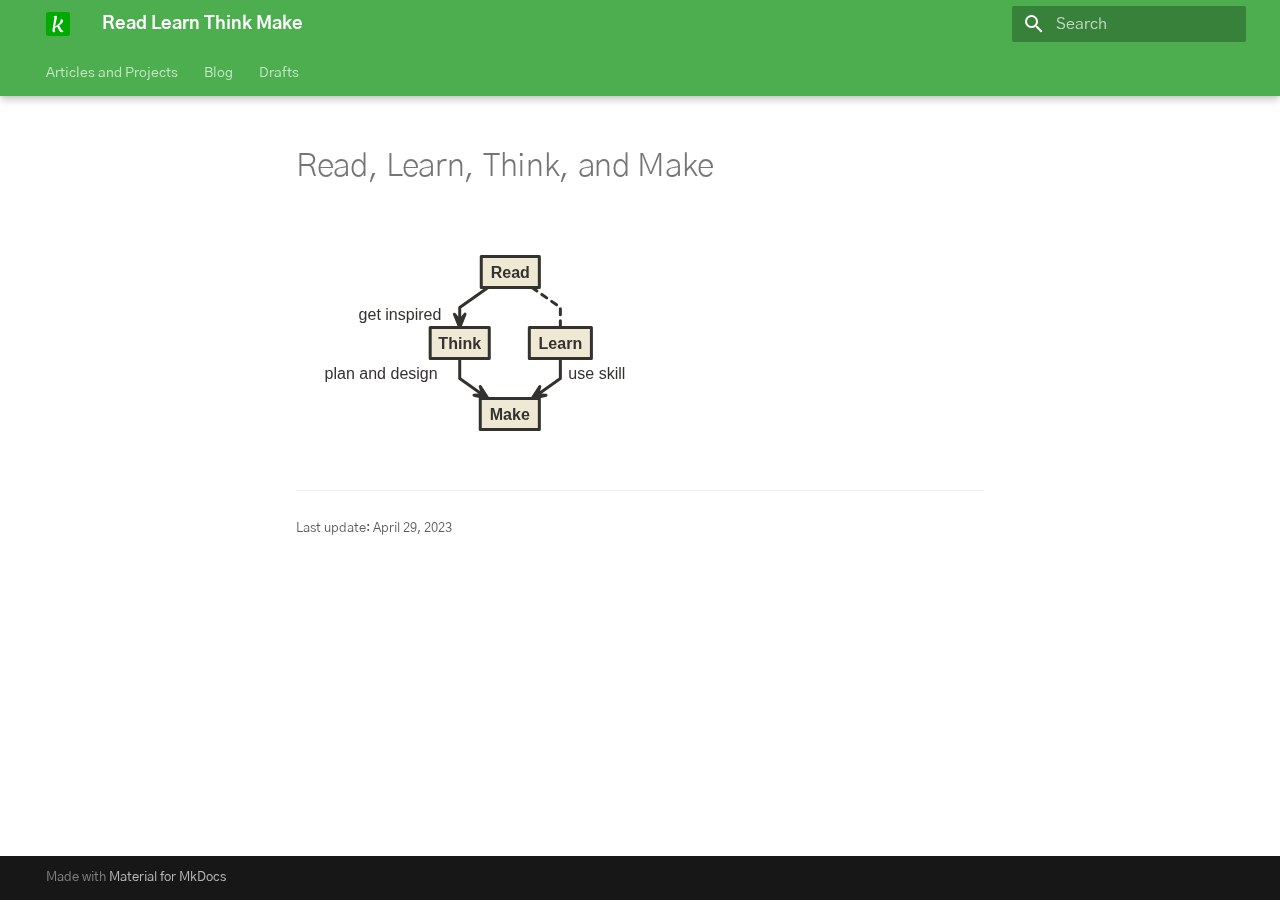
==== index.html @ 8aa89c9e "Deployed e580821 with MkDocs version: 1.4.2" ====
<!doctype html>
<html lang="en" class="no-js">
  <head>
    
      <meta charset="utf-8">
      <meta name="viewport" content="width=device-width,initial-scale=1">
      
      
        <meta name="author" content="kindone">
      
      
        <link rel="canonical" href="https://kindone.github.io/">
      
      
      
      <link rel="icon" href="images/favicon-32x32.png">
      <meta name="generator" content="mkdocs-1.4.2, mkdocs-material-9.1.6">
    
    
      
        <title>Read Learn Think Make</title>
      
    
    
      <link rel="stylesheet" href="assets/stylesheets/main.ded33207.min.css">
      
        
        <link rel="stylesheet" href="assets/stylesheets/palette.a0c5b2b5.min.css">
      
      

    
    
    
      
        
        
        <link rel="preconnect" href="https://fonts.gstatic.com" crossorigin>
        <link rel="stylesheet" href="https://fonts.googleapis.com/css?family=Gothic+A1:300,300i,400,400i,700,700i%7CInconsolata:400,400i,700,700i&display=fallback">
        <style>:root{--md-text-font:"Gothic A1";--md-code-font:"Inconsolata"}</style>
      
    
    
      <link rel="stylesheet" href="stylesheets/extra.css">
    
    <script>__md_scope=new URL(".",location),__md_hash=e=>[...e].reduce((e,_)=>(e<<5)-e+_.charCodeAt(0),0),__md_get=(e,_=localStorage,t=__md_scope)=>JSON.parse(_.getItem(t.pathname+"."+e)),__md_set=(e,_,t=localStorage,a=__md_scope)=>{try{t.setItem(a.pathname+"."+e,JSON.stringify(_))}catch(e){}}</script>
    
      

    
    
    
  </head>
  
  
    
    
    
    
    
    <body dir="ltr" data-md-color-scheme="default" data-md-color-primary="green" data-md-color-accent="light-green">
  
    
    
    <input class="md-toggle" data-md-toggle="drawer" type="checkbox" id="__drawer" autocomplete="off">
    <input class="md-toggle" data-md-toggle="search" type="checkbox" id="__search" autocomplete="off">
    <label class="md-overlay" for="__drawer"></label>
    <div data-md-component="skip">
      
        
        <a href="#read-learn-think-and-make" class="md-skip">
          Skip to content
        </a>
      
    </div>
    <div data-md-component="announce">
      
    </div>
    
    
      

  

<header class="md-header md-header--shadow md-header--lifted" data-md-component="header">
  <nav class="md-header__inner md-grid" aria-label="Header">
    <a href="." title="Read Learn Think Make" class="md-header__button md-logo" aria-label="Read Learn Think Make" data-md-component="logo">
      
  <img src="images/android-chrome-192x192.png" alt="logo">

    </a>
    <label class="md-header__button md-icon" for="__drawer">
      <svg xmlns="http://www.w3.org/2000/svg" viewBox="0 0 24 24"><path d="M3 6h18v2H3V6m0 5h18v2H3v-2m0 5h18v2H3v-2Z"/></svg>
    </label>
    <div class="md-header__title" data-md-component="header-title">
      <div class="md-header__ellipsis">
        <div class="md-header__topic">
          <span class="md-ellipsis">
            Read Learn Think Make
          </span>
        </div>
        <div class="md-header__topic" data-md-component="header-topic">
          <span class="md-ellipsis">
            
              Read, Learn, Think, and Make
            
          </span>
        </div>
      </div>
    </div>
    
    
    
      <label class="md-header__button md-icon" for="__search">
        <svg xmlns="http://www.w3.org/2000/svg" viewBox="0 0 24 24"><path d="M9.5 3A6.5 6.5 0 0 1 16 9.5c0 1.61-.59 3.09-1.56 4.23l.27.27h.79l5 5-1.5 1.5-5-5v-.79l-.27-.27A6.516 6.516 0 0 1 9.5 16 6.5 6.5 0 0 1 3 9.5 6.5 6.5 0 0 1 9.5 3m0 2C7 5 5 7 5 9.5S7 14 9.5 14 14 12 14 9.5 12 5 9.5 5Z"/></svg>
      </label>
      <div class="md-search" data-md-component="search" role="dialog">
  <label class="md-search__overlay" for="__search"></label>
  <div class="md-search__inner" role="search">
    <form class="md-search__form" name="search">
      <input type="text" class="md-search__input" name="query" aria-label="Search" placeholder="Search" autocapitalize="off" autocorrect="off" autocomplete="off" spellcheck="false" data-md-component="search-query" required>
      <label class="md-search__icon md-icon" for="__search">
        <svg xmlns="http://www.w3.org/2000/svg" viewBox="0 0 24 24"><path d="M9.5 3A6.5 6.5 0 0 1 16 9.5c0 1.61-.59 3.09-1.56 4.23l.27.27h.79l5 5-1.5 1.5-5-5v-.79l-.27-.27A6.516 6.516 0 0 1 9.5 16 6.5 6.5 0 0 1 3 9.5 6.5 6.5 0 0 1 9.5 3m0 2C7 5 5 7 5 9.5S7 14 9.5 14 14 12 14 9.5 12 5 9.5 5Z"/></svg>
        <svg xmlns="http://www.w3.org/2000/svg" viewBox="0 0 24 24"><path d="M20 11v2H8l5.5 5.5-1.42 1.42L4.16 12l7.92-7.92L13.5 5.5 8 11h12Z"/></svg>
      </label>
      <nav class="md-search__options" aria-label="Search">
        
        <button type="reset" class="md-search__icon md-icon" title="Clear" aria-label="Clear" tabindex="-1">
          <svg xmlns="http://www.w3.org/2000/svg" viewBox="0 0 24 24"><path d="M19 6.41 17.59 5 12 10.59 6.41 5 5 6.41 10.59 12 5 17.59 6.41 19 12 13.41 17.59 19 19 17.59 13.41 12 19 6.41Z"/></svg>
        </button>
      </nav>
      
        <div class="md-search__suggest" data-md-component="search-suggest"></div>
      
    </form>
    <div class="md-search__output">
      <div class="md-search__scrollwrap" data-md-scrollfix>
        <div class="md-search-result" data-md-component="search-result">
          <div class="md-search-result__meta">
            Initializing search
          </div>
          <ol class="md-search-result__list" role="presentation"></ol>
        </div>
      </div>
    </div>
  </div>
</div>
    
    
  </nav>
  
    
      
<nav class="md-tabs" aria-label="Tabs" data-md-component="tabs">
  <div class="md-grid">
    <ul class="md-tabs__list">
      
        
  
  


  
  
  
    

  
  
  
    <li class="md-tabs__item">
      <a href="articles/sandcastle/" class="md-tabs__link">
        Articles and Projects
      </a>
    </li>
  

  

      
        
  
  


  <li class="md-tabs__item">
    <a href="blog/" class="md-tabs__link">
      Blog
    </a>
  </li>

      
        
  
  


  <li class="md-tabs__item">
    <a href="draft/" class="md-tabs__link">
      Drafts
    </a>
  </li>

      
    </ul>
  </div>
</nav>
    
  
</header>
    
    <div class="md-container" data-md-component="container">
      
      
        
      
      <main class="md-main" data-md-component="main">
        <div class="md-main__inner md-grid">
          
            
              
              <div class="md-sidebar md-sidebar--primary" data-md-component="sidebar" data-md-type="navigation" >
                <div class="md-sidebar__scrollwrap">
                  <div class="md-sidebar__inner">
                    

  


<nav class="md-nav md-nav--primary md-nav--lifted" aria-label="Navigation" data-md-level="0">
  <label class="md-nav__title" for="__drawer">
    <a href="." title="Read Learn Think Make" class="md-nav__button md-logo" aria-label="Read Learn Think Make" data-md-component="logo">
      
  <img src="images/android-chrome-192x192.png" alt="logo">

    </a>
    Read Learn Think Make
  </label>
  
  <ul class="md-nav__list" data-md-scrollfix>
    
      
      
      

  
  
  
    
    <li class="md-nav__item md-nav__item--nested">
      
      
      
      
        
      
      <input class="md-nav__toggle md-toggle md-toggle--indeterminate" type="checkbox" id="__nav_1" >
      
      
        
          
        
      
      
        <label class="md-nav__link" for="__nav_1" id="__nav_1_label" tabindex="0">
          Articles and Projects
          <span class="md-nav__icon md-icon"></span>
        </label>
      
      <nav class="md-nav" data-md-level="1" aria-labelledby="__nav_1_label" aria-expanded="false">
        <label class="md-nav__title" for="__nav_1">
          <span class="md-nav__icon md-icon"></span>
          Articles and Projects
        </label>
        <ul class="md-nav__list" data-md-scrollfix>
          
            
              
  
  
  
    
    <li class="md-nav__item md-nav__item--nested">
      
      
      
      
        
      
      <input class="md-nav__toggle md-toggle md-toggle--indeterminate" type="checkbox" id="__nav_1_1" >
      
      
        
          
            
          
        
      
      
        
        
        <div class="md-nav__link md-nav__link--index ">
          <a href="articles/sandcastle/">Project Sand Castle</a>
          
        </div>
      
      <nav class="md-nav" data-md-level="2" aria-labelledby="__nav_1_1_label" aria-expanded="false">
        <label class="md-nav__title" for="__nav_1_1">
          <span class="md-nav__icon md-icon"></span>
          Project Sand Castle
        </label>
        <ul class="md-nav__list" data-md-scrollfix>
          
            
          
        </ul>
      </nav>
    </li>
  

            
          
        </ul>
      </nav>
    </li>
  

    
      
      
      

  
  
  
    <li class="md-nav__item">
      <a href="blog/" class="md-nav__link">
        Blog
      </a>
    </li>
  

    
      
      
      

  
  
  
    <li class="md-nav__item">
      <a href="draft/" class="md-nav__link">
        Drafts
      </a>
    </li>
  

    
  </ul>
</nav>
                  </div>
                </div>
              </div>
            
            
              
              <div class="md-sidebar md-sidebar--secondary" data-md-component="sidebar" data-md-type="toc" >
                <div class="md-sidebar__scrollwrap">
                  <div class="md-sidebar__inner">
                    

<nav class="md-nav md-nav--secondary" aria-label="Table of contents">
  
  
  
    
  
  
</nav>
                  </div>
                </div>
              </div>
            
          
          
            <div class="md-content" data-md-component="content">
              <article class="md-content__inner md-typeset">
                
                  


<h1 id="read-learn-think-and-make">Read, Learn, Think, and Make<a class="headerlink" href="#read-learn-think-and-make" title="Permanent link">&para;</a></h1>
<p><img alt="Kroki" src="https://kindone.github.io/images/kroki_generated/index-991fcd7c5ff652db8068041ab9ca4ec3.svg" /></p>

  <hr>
<div class="md-source-file">
  <small>
    
      Last update:
      <span class="git-revision-date-localized-plugin git-revision-date-localized-plugin-date">April 29, 2023</span>
      
    
  </small>
</div>





                
              </article>
            </div>
          
          
        </div>
        
          <button type="button" class="md-top md-icon" data-md-component="top" hidden>
            <svg xmlns="http://www.w3.org/2000/svg" viewBox="0 0 24 24"><path d="M13 20h-2V8l-5.5 5.5-1.42-1.42L12 4.16l7.92 7.92-1.42 1.42L13 8v12Z"/></svg>
            Back to top
          </button>
        
      </main>
      
        <footer class="md-footer">
  
  <div class="md-footer-meta md-typeset">
    <div class="md-footer-meta__inner md-grid">
      <div class="md-copyright">
  
  
    Made with
    <a href="https://squidfunk.github.io/mkdocs-material/" target="_blank" rel="noopener">
      Material for MkDocs
    </a>
  
</div>
      
    </div>
  </div>
</footer>
      
    </div>
    <div class="md-dialog" data-md-component="dialog">
      <div class="md-dialog__inner md-typeset"></div>
    </div>
    
    <script id="__config" type="application/json">{"base": ".", "features": ["navigation.tracking", "navigation.tabs", "navigation.tabs.sticky", "navigation.indexes", "navigation.top", "navigation.expand", "toc.follow", "search.highlight", "search.suggest"], "search": "assets/javascripts/workers/search.208ed371.min.js", "translations": {"clipboard.copied": "Copied to clipboard", "clipboard.copy": "Copy to clipboard", "search.result.more.one": "1 more on this page", "search.result.more.other": "# more on this page", "search.result.none": "No matching documents", "search.result.one": "1 matching document", "search.result.other": "# matching documents", "search.result.placeholder": "Type to start searching", "search.result.term.missing": "Missing", "select.version": "Select version"}}</script>
    
    
      <script src="assets/javascripts/bundle.51198bba.min.js"></script>
      
    
  </body>
</html>
---- assets/stylesheets/main.ded33207.min.css ----
@charset "UTF-8";html{-webkit-text-size-adjust:none;-moz-text-size-adjust:none;text-size-adjust:none;box-sizing:border-box}*,:after,:before{box-sizing:inherit}@media (prefers-reduced-motion){*,:after,:before{transition:none!important}}body{margin:0}a,button,input,label{-webkit-tap-highlight-color:transparent}a{color:inherit;text-decoration:none}hr{border:0;box-sizing:initial;display:block;height:.05rem;overflow:visible;padding:0}small{font-size:80%}sub,sup{line-height:1em}img{border-style:none}table{border-collapse:initial;border-spacing:0}td,th{font-weight:400;vertical-align:top}button{background:#0000;border:0;font-family:inherit;font-size:inherit;margin:0;padding:0}input{border:0;outline:none}:root{--md-primary-fg-color:#4051b5;--md-primary-fg-color--light:#5d6cc0;--md-primary-fg-color--dark:#303fa1;--md-primary-bg-color:#fff;--md-primary-bg-color--light:#ffffffb3;--md-accent-fg-color:#526cfe;--md-accent-fg-color--transparent:#526cfe1a;--md-accent-bg-color:#fff;--md-accent-bg-color--light:#ffffffb3}:root,[data-md-color-scheme=default]{--md-default-fg-color:#000000de;--md-default-fg-color--light:#0000008a;--md-default-fg-color--lighter:#00000052;--md-default-fg-color--lightest:#00000012;--md-default-bg-color:#fff;--md-default-bg-color--light:#ffffffb3;--md-default-bg-color--lighter:#ffffff4d;--md-default-bg-color--lightest:#ffffff1f;--md-code-fg-color:#36464e;--md-code-bg-color:#f5f5f5;--md-code-hl-color:#ffff0080;--md-code-hl-number-color:#d52a2a;--md-code-hl-special-color:#db1457;--md-code-hl-function-color:#a846b9;--md-code-hl-constant-color:#6e59d9;--md-code-hl-keyword-color:#3f6ec6;--md-code-hl-string-color:#1c7d4d;--md-code-hl-name-color:var(--md-code-fg-color);--md-code-hl-operator-color:var(--md-default-fg-color--light);--md-code-hl-punctuation-color:var(--md-default-fg-color--light);--md-code-hl-comment-color:var(--md-default-fg-color--light);--md-code-hl-generic-color:var(--md-default-fg-color--light);--md-code-hl-variable-color:var(--md-default-fg-color--light);--md-typeset-color:var(--md-default-fg-color);--md-typeset-a-color:var(--md-primary-fg-color);--md-typeset-mark-color:#ffff0080;--md-typeset-del-color:#f5503d26;--md-typeset-ins-color:#0bd57026;--md-typeset-kbd-color:#fafafa;--md-typeset-kbd-accent-color:#fff;--md-typeset-kbd-border-color:#b8b8b8;--md-typeset-table-color:#0000001f;--md-typeset-table-color--light:rgba(0,0,0,.035);--md-admonition-fg-color:var(--md-default-fg-color);--md-admonition-bg-color:var(--md-default-bg-color);--md-warning-fg-color:#000000de;--md-warning-bg-color:#ff9;--md-footer-fg-color:#fff;--md-footer-fg-color--light:#ffffffb3;--md-footer-fg-color--lighter:#ffffff73;--md-footer-bg-color:#000000de;--md-footer-bg-color--dark:#00000052;--md-shadow-z1:0 0.2rem 0.5rem #0000000d,0 0 0.05rem #0000001a;--md-shadow-z2:0 0.2rem 0.5rem #0000001a,0 0 0.05rem #00000040;--md-shadow-z3:0 0.2rem 0.5rem #0003,0 0 0.05rem #00000059}.md-icon svg{fill:currentcolor;display:block;height:1.2rem;width:1.2rem}body{-webkit-font-smoothing:antialiased;-moz-osx-font-smoothing:grayscale;--md-text-font-family:var(--md-text-font,_),-apple-system,BlinkMacSystemFont,Helvetica,Arial,sans-serif;--md-code-font-family:var(--md-code-font,_),SFMono-Regular,Consolas,Menlo,monospace}aside,body,input{font-feature-settings:"kern","liga";color:var(--md-typeset-color);font-family:var(--md-text-font-family)}code,kbd,pre{font-feature-settings:"kern";font-family:var(--md-code-font-family)}:root{--md-typeset-table-sort-icon:url('data:image/svg+xml;charset=utf-8,<svg xmlns="http://www.w3.org/2000/svg" viewBox="0 0 24 24"><path d="m18 21-4-4h3V7h-3l4-4 4 4h-3v10h3M2 19v-2h10v2M2 13v-2h7v2M2 7V5h4v2H2Z"/></svg>');--md-typeset-table-sort-icon--asc:url('data:image/svg+xml;charset=utf-8,<svg xmlns="http://www.w3.org/2000/svg" viewBox="0 0 24 24"><path d="M19 17h3l-4 4-4-4h3V3h2M2 17h10v2H2M6 5v2H2V5m0 6h7v2H2v-2Z"/></svg>');--md-typeset-table-sort-icon--desc:url('data:image/svg+xml;charset=utf-8,<svg xmlns="http://www.w3.org/2000/svg" viewBox="0 0 24 24"><path d="M19 7h3l-4-4-4 4h3v14h2M2 17h10v2H2M6 5v2H2V5m0 6h7v2H2v-2Z"/></svg>')}.md-typeset{-webkit-print-color-adjust:exact;color-adjust:exact;font-size:.8rem;line-height:1.6}@media print{.md-typeset{font-size:.68rem}}.md-typeset blockquote,.md-typeset dl,.md-typeset figure,.md-typeset ol,.md-typeset pre,.md-typeset ul{margin-bottom:1em;margin-top:1em}.md-typeset h1{color:var(--md-default-fg-color--light);font-size:2em;line-height:1.3;margin:0 0 1.25em}.md-typeset h1,.md-typeset h2{font-weight:300;letter-spacing:-.01em}.md-typeset h2{font-size:1.5625em;line-height:1.4;margin:1.6em 0 .64em}.md-typeset h3{font-size:1.25em;font-weight:400;letter-spacing:-.01em;line-height:1.5;margin:1.6em 0 .8em}.md-typeset h2+h3{margin-top:.8em}.md-typeset h4{font-weight:700;letter-spacing:-.01em;margin:1em 0}.md-typeset h5,.md-typeset h6{color:var(--md-default-fg-color--light);font-size:.8em;font-weight:700;letter-spacing:-.01em;margin:1.25em 0}.md-typeset h5{text-transform:uppercase}.md-typeset hr{border-bottom:.05rem solid var(--md-default-fg-color--lightest);display:flow-root;margin:1.5em 0}.md-typeset a{color:var(--md-typeset-a-color);word-break:break-word}.md-typeset a,.md-typeset a:before{transition:color 125ms}.md-typeset a:focus,.md-typeset a:hover{color:var(--md-accent-fg-color)}.md-typeset a:focus code,.md-typeset a:hover code{background-color:var(--md-accent-fg-color--transparent)}.md-typeset a code{color:currentcolor;transition:background-color 125ms}.md-typeset a.focus-visible{outline-color:var(--md-accent-fg-color);outline-offset:.2rem}.md-typeset code,.md-typeset kbd,.md-typeset pre{color:var(--md-code-fg-color);direction:ltr;font-variant-ligatures:none}@media print{.md-typeset code,.md-typeset kbd,.md-typeset pre{white-space:pre-wrap}}.md-typeset code{background-color:var(--md-code-bg-color);border-radius:.1rem;-webkit-box-decoration-break:clone;box-decoration-break:clone;font-size:.85em;padding:0 .2941176471em;word-break:break-word}.md-typeset code:not(.focus-visible){-webkit-tap-highlight-color:transparent;outline:none}.md-typeset pre{display:flow-root;line-height:1.4;position:relative}.md-typeset pre>code{-webkit-box-decoration-break:slice;box-decoration-break:slice;box-shadow:none;display:block;margin:0;outline-color:var(--md-accent-fg-color);overflow:auto;padding:.7720588235em 1.1764705882em;scrollbar-color:var(--md-default-fg-color--lighter) #0000;scrollbar-width:thin;touch-action:auto;word-break:normal}.md-typeset pre>code:hover{scrollbar-color:var(--md-accent-fg-color) #0000}.md-typeset pre>code::-webkit-scrollbar{height:.2rem;width:.2rem}.md-typeset pre>code::-webkit-scrollbar-thumb{background-color:var(--md-default-fg-color--lighter)}.md-typeset pre>code::-webkit-scrollbar-thumb:hover{background-color:var(--md-accent-fg-color)}.md-typeset kbd{background-color:var(--md-typeset-kbd-color);border-radius:.1rem;box-shadow:0 .1rem 0 .05rem var(--md-typeset-kbd-border-color),0 .1rem 0 var(--md-typeset-kbd-border-color),0 -.1rem .2rem var(--md-typeset-kbd-accent-color) inset;color:var(--md-default-fg-color);display:inline-block;font-size:.75em;padding:0 .6666666667em;vertical-align:text-top;word-break:break-word}.md-typeset mark{background-color:var(--md-typeset-mark-color);-webkit-box-decoration-break:clone;box-decoration-break:clone;color:inherit;word-break:break-word}.md-typeset abbr{border-bottom:.05rem dotted var(--md-default-fg-color--light);cursor:help;text-decoration:none}@media (hover:none){.md-typeset abbr[title]:focus:after,.md-typeset abbr[title]:hover:after{background-color:var(--md-default-fg-color);border-radius:.1rem;box-shadow:var(--md-shadow-z3);color:var(--md-default-bg-color);content:attr(title);font-size:.7rem;left:.8rem;margin-top:2em;padding:.2rem .3rem;position:absolute;right:.8rem}}.md-typeset small{opacity:.75}[dir=ltr] .md-typeset sub,[dir=ltr] .md-typeset sup{margin-left:.078125em}[dir=rtl] .md-typeset sub,[dir=rtl] .md-typeset sup{margin-right:.078125em}[dir=ltr] .md-typeset blockquote{padding-left:.6rem}[dir=rtl] .md-typeset blockquote{padding-right:.6rem}[dir=ltr] .md-typeset blockquote{border-left:.2rem solid var(--md-default-fg-color--lighter)}[dir=rtl] .md-typeset blockquote{border-right:.2rem solid var(--md-default-fg-color--lighter)}.md-typeset blockquote{color:var(--md-default-fg-color--light);margin-left:0;margin-right:0}.md-typeset ul{list-style-type:disc}[dir=ltr] .md-typeset ol,[dir=ltr] .md-typeset ul{margin-left:.625em}[dir=rtl] .md-typeset ol,[dir=rtl] .md-typeset ul{margin-right:.625em}.md-typeset ol,.md-typeset ul{padding:0}.md-typeset ol:not([hidden]),.md-typeset ul:not([hidden]){display:flow-root}.md-typeset ol ol,.md-typeset ul ol{list-style-type:lower-alpha}.md-typeset ol ol ol,.md-typeset ul ol ol{list-style-type:lower-roman}[dir=ltr] .md-typeset ol li,[dir=ltr] .md-typeset ul li{margin-left:1.25em}[dir=rtl] .md-typeset ol li,[dir=rtl] .md-typeset ul li{margin-right:1.25em}.md-typeset ol li,.md-typeset ul li{margin-bottom:.5em}.md-typeset ol li blockquote,.md-typeset ol li p,.md-typeset ul li blockquote,.md-typeset ul li p{margin:.5em 0}.md-typeset ol li:last-child,.md-typeset ul li:last-child{margin-bottom:0}[dir=ltr] .md-typeset ol li ol,[dir=ltr] .md-typeset ol li ul,[dir=ltr] .md-typeset ul li ol,[dir=ltr] .md-typeset ul li ul{margin-left:.625em}[dir=rtl] .md-typeset ol li ol,[dir=rtl] .md-typeset ol li ul,[dir=rtl] .md-typeset ul li ol,[dir=rtl] .md-typeset ul li ul{margin-right:.625em}.md-typeset ol li ol,.md-typeset ol li ul,.md-typeset ul li ol,.md-typeset ul li ul{margin-bottom:.5em;margin-top:.5em}[dir=ltr] .md-typeset dd{margin-left:1.875em}[dir=rtl] .md-typeset dd{margin-right:1.875em}.md-typeset dd{margin-bottom:1.5em;margin-top:1em}.md-typeset img,.md-typeset svg,.md-typeset video{height:auto;max-width:100%}.md-typeset img[align=left]{margin:1em 1em 1em 0}.md-typeset img[align=right]{margin:1em 0 1em 1em}.md-typeset img[align]:only-child{margin-top:0}.md-typeset img[src$="#gh-dark-mode-only"],.md-typeset img[src$="#only-dark"]{display:none}.md-typeset figure{display:flow-root;margin:1em auto;max-width:100%;text-align:center;width:-webkit-fit-content;width:-moz-fit-content;width:fit-content}.md-typeset figure img{display:block}.md-typeset figcaption{font-style:italic;margin:1em auto;max-width:24rem}.md-typeset iframe{max-width:100%}.md-typeset table:not([class]){background-color:var(--md-default-bg-color);border:.05rem solid var(--md-typeset-table-color);border-radius:.1rem;display:inline-block;font-size:.64rem;max-width:100%;overflow:auto;touch-action:auto}@media print{.md-typeset table:not([class]){display:table}}.md-typeset table:not([class])+*{margin-top:1.5em}.md-typeset table:not([class]) td>:first-child,.md-typeset table:not([class]) th>:first-child{margin-top:0}.md-typeset table:not([class]) td>:last-child,.md-typeset table:not([class]) th>:last-child{margin-bottom:0}.md-typeset table:not([class]) td:not([align]),.md-typeset table:not([class]) th:not([align]){text-align:left}[dir=rtl] .md-typeset table:not([class]) td:not([align]),[dir=rtl] .md-typeset table:not([class]) th:not([align]){text-align:right}.md-typeset table:not([class]) th{font-weight:700;min-width:5rem;padding:.9375em 1.25em;vertical-align:top}.md-typeset table:not([class]) td{border-top:.05rem solid var(--md-typeset-table-color);padding:.9375em 1.25em;vertical-align:top}.md-typeset table:not([class]) tbody tr{transition:background-color 125ms}.md-typeset table:not([class]) tbody tr:hover{background-color:var(--md-typeset-table-color--light);box-shadow:0 .05rem 0 var(--md-default-bg-color) inset}.md-typeset table:not([class]) a{word-break:normal}.md-typeset table th[role=columnheader]{cursor:pointer}[dir=ltr] .md-typeset table th[role=columnheader]:after{margin-left:.5em}[dir=rtl] .md-typeset table th[role=columnheader]:after{margin-right:.5em}.md-typeset table th[role=columnheader]:after{content:"";display:inline-block;height:1.2em;-webkit-mask-image:var(--md-typeset-table-sort-icon);mask-image:var(--md-typeset-table-sort-icon);-webkit-mask-repeat:no-repeat;mask-repeat:no-repeat;-webkit-mask-size:contain;mask-size:contain;transition:background-color 125ms;vertical-align:text-bottom;width:1.2em}.md-typeset table th[role=columnheader]:hover:after{background-color:var(--md-default-fg-color--lighter)}.md-typeset table th[role=columnheader][aria-sort=ascending]:after{background-color:var(--md-default-fg-color--light);-webkit-mask-image:var(--md-typeset-table-sort-icon--asc);mask-image:var(--md-typeset-table-sort-icon--asc)}.md-typeset table th[role=columnheader][aria-sort=descending]:after{background-color:var(--md-default-fg-color--light);-webkit-mask-image:var(--md-typeset-table-sort-icon--desc);mask-image:var(--md-typeset-table-sort-icon--desc)}.md-typeset__scrollwrap{margin:1em -.8rem;overflow-x:auto;touch-action:auto}.md-typeset__table{display:inline-block;margin-bottom:.5em;padding:0 .8rem}@media print{.md-typeset__table{display:block}}html .md-typeset__table table{display:table;margin:0;overflow:hidden;width:100%}@media screen and (max-width:44.9375em){.md-content__inner>pre{margin:1em -.8rem}.md-content__inner>pre code{border-radius:0}}.md-banner{background-color:var(--md-footer-bg-color);color:var(--md-footer-fg-color);overflow:auto}@media print{.md-banner{display:none}}.md-banner--warning{background-color:var(--md-warning-bg-color);color:var(--md-warning-fg-color)}.md-banner__inner{font-size:.7rem;margin:.6rem auto;padding:0 .8rem}[dir=ltr] .md-banner__button{float:right}[dir=rtl] .md-banner__button{float:left}.md-banner__button{color:inherit;cursor:pointer;transition:opacity .25s}.md-banner__button:hover{opacity:.7}html{font-size:125%;height:100%;overflow-x:hidden}@media screen and (min-width:100em){html{font-size:137.5%}}@media screen and (min-width:125em){html{font-size:150%}}body{background-color:var(--md-default-bg-color);display:flex;flex-direction:column;font-size:.5rem;min-height:100%;position:relative;width:100%}@media print{body{display:block}}@media screen and (max-width:59.9375em){body[data-md-scrolllock]{position:fixed}}.md-grid{margin-left:auto;margin-right:auto;max-width:61rem}.md-container{display:flex;flex-direction:column;flex-grow:1}@media print{.md-container{display:block}}.md-main{flex-grow:1}.md-main__inner{display:flex;height:100%;margin-top:1.5rem}.md-ellipsis{overflow:hidden;text-overflow:ellipsis}.md-toggle{display:none}.md-option{height:0;opacity:0;position:absolute;width:0}.md-option:checked+label:not([hidden]){display:block}.md-option.focus-visible+label{outline-color:var(--md-accent-fg-color);outline-style:auto}.md-skip{background-color:var(--md-default-fg-color);border-radius:.1rem;color:var(--md-default-bg-color);font-size:.64rem;margin:.5rem;opacity:0;outline-color:var(--md-accent-fg-color);padding:.3rem .5rem;position:fixed;transform:translateY(.4rem);z-index:-1}.md-skip:focus{opacity:1;transform:translateY(0);transition:transform .25s cubic-bezier(.4,0,.2,1),opacity 175ms 75ms;z-index:10}@page{margin:25mm}:root{--md-clipboard-icon:url('data:image/svg+xml;charset=utf-8,<svg xmlns="http://www.w3.org/2000/svg" viewBox="0 0 24 24"><path d="M19 21H8V7h11m0-2H8a2 2 0 0 0-2 2v14a2 2 0 0 0 2 2h11a2 2 0 0 0 2-2V7a2 2 0 0 0-2-2m-3-4H4a2 2 0 0 0-2 2v14h2V3h12V1Z"/></svg>')}.md-clipboard{border-radius:.1rem;color:var(--md-default-fg-color--lightest);cursor:pointer;height:1.5em;outline-color:var(--md-accent-fg-color);outline-offset:.1rem;position:absolute;right:.5em;top:.5em;transition:color .25s;width:1.5em;z-index:1}@media print{.md-clipboard{display:none}}.md-clipboard:not(.focus-visible){-webkit-tap-highlight-color:transparent;outline:none}:hover>.md-clipboard{color:var(--md-default-fg-color--light)}.md-clipboard:focus,.md-clipboard:hover{color:var(--md-accent-fg-color)}.md-clipboard:after{background-color:currentcolor;content:"";display:block;height:1.125em;margin:0 auto;-webkit-mask-image:var(--md-clipboard-icon);mask-image:var(--md-clipboard-icon);-webkit-mask-position:center;mask-position:center;-webkit-mask-repeat:no-repeat;mask-repeat:no-repeat;-webkit-mask-size:contain;mask-size:contain;width:1.125em}.md-clipboard--inline{cursor:pointer}.md-clipboard--inline code{transition:color .25s,background-color .25s}.md-clipboard--inline:focus code,.md-clipboard--inline:hover code{background-color:var(--md-accent-fg-color--transparent);color:var(--md-accent-fg-color)}@keyframes consent{0%{opacity:0;transform:translateY(100%)}to{opacity:1;transform:translateY(0)}}@keyframes overlay{0%{opacity:0}to{opacity:1}}.md-consent__overlay{animation:overlay .25s both;-webkit-backdrop-filter:blur(.1rem);backdrop-filter:blur(.1rem);background-color:#0000008a;height:100%;opacity:1;position:fixed;top:0;width:100%;z-index:5}.md-consent__inner{animation:consent .5s cubic-bezier(.1,.7,.1,1) both;background-color:var(--md-default-bg-color);border:0;border-radius:.1rem;bottom:0;box-shadow:0 0 .2rem #0000001a,0 .2rem .4rem #0003;max-height:100%;overflow:auto;padding:0;position:fixed;width:100%;z-index:5}.md-consent__form{padding:.8rem}.md-consent__settings{display:none;margin:1em 0}input:checked+.md-consent__settings{display:block}.md-consent__controls{margin-bottom:.8rem}.md-typeset .md-consent__controls .md-button{display:inline}@media screen and (max-width:44.9375em){.md-typeset .md-consent__controls .md-button{display:block;margin-top:.4rem;text-align:center;width:100%}}.md-consent label{cursor:pointer}.md-content{flex-grow:1;min-width:0}.md-content__inner{margin:0 .8rem 1.2rem;padding-top:.6rem}@media screen and (min-width:76.25em){[dir=ltr] .md-sidebar--primary:not([hidden])~.md-content>.md-content__inner{margin-left:1.2rem}[dir=ltr] .md-sidebar--secondary:not([hidden])~.md-content>.md-content__inner,[dir=rtl] .md-sidebar--primary:not([hidden])~.md-content>.md-content__inner{margin-right:1.2rem}[dir=rtl] .md-sidebar--secondary:not([hidden])~.md-content>.md-content__inner{margin-left:1.2rem}}.md-content__inner:before{content:"";display:block;height:.4rem}.md-content__inner>:last-child{margin-bottom:0}[dir=ltr] .md-content__button{float:right}[dir=rtl] .md-content__button{float:left}[dir=ltr] .md-content__button{margin-left:.4rem}[dir=rtl] .md-content__button{margin-right:.4rem}.md-content__button{margin:.4rem 0;padding:0}@media print{.md-content__button{display:none}}.md-typeset .md-content__button{color:var(--md-default-fg-color--lighter)}.md-content__button svg{display:inline;vertical-align:top}[dir=rtl] .md-content__button svg{transform:scaleX(-1)}[dir=ltr] .md-dialog{right:.8rem}[dir=rtl] .md-dialog{left:.8rem}.md-dialog{background-color:var(--md-default-fg-color);border-radius:.1rem;bottom:.8rem;box-shadow:var(--md-shadow-z3);min-width:11.1rem;opacity:0;padding:.4rem .6rem;pointer-events:none;position:fixed;transform:translateY(100%);transition:transform 0ms .4s,opacity .4s;z-index:4}@media print{.md-dialog{display:none}}.md-dialog--active{opacity:1;pointer-events:auto;transform:translateY(0);transition:transform .4s cubic-bezier(.075,.85,.175,1),opacity .4s}.md-dialog__inner{color:var(--md-default-bg-color);font-size:.7rem}.md-feedback{margin:2em 0 1em;text-align:center}.md-feedback fieldset{border:none;margin:0;padding:0}.md-feedback__title{font-weight:700;margin:1em auto}.md-feedback__inner{position:relative}.md-feedback__list{align-content:baseline;display:flex;flex-wrap:wrap;justify-content:center;position:relative}.md-feedback__list:hover .md-icon:not(:disabled){color:var(--md-default-fg-color--lighter)}:disabled .md-feedback__list{min-height:1.8rem}.md-feedback__icon{color:var(--md-default-fg-color--light);cursor:pointer;flex-shrink:0;margin:0 .1rem;transition:color 125ms}.md-feedback__icon:not(:disabled).md-icon:hover{color:var(--md-accent-fg-color)}.md-feedback__icon:disabled{color:var(--md-default-fg-color--lightest);pointer-events:none}.md-feedback__note{opacity:0;position:relative;transform:translateY(.4rem);transition:transform .4s cubic-bezier(.1,.7,.1,1),opacity .15s}.md-feedback__note>*{margin:0 auto;max-width:16rem}:disabled .md-feedback__note{opacity:1;transform:translateY(0)}.md-footer{background-color:var(--md-footer-bg-color);color:var(--md-footer-fg-color)}@media print{.md-footer{display:none}}.md-footer__inner{justify-content:space-between;overflow:auto;padding:.2rem}.md-footer__inner:not([hidden]){display:flex}.md-footer__link{align-items:end;display:flex;flex-grow:0.01;margin-bottom:.4rem;margin-top:1rem;max-width:100%;outline-color:var(--md-accent-fg-color);overflow:hidden;transition:opacity .25s}.md-footer__link:focus,.md-footer__link:hover{opacity:.7}[dir=rtl] .md-footer__link svg{transform:scaleX(-1)}@media screen and (max-width:44.9375em){.md-footer__link--prev{flex-shrink:0}.md-footer__link--prev .md-footer__title{display:none}}[dir=ltr] .md-footer__link--next{margin-left:auto}[dir=rtl] .md-footer__link--next{margin-right:auto}.md-footer__link--next{text-align:right}[dir=rtl] .md-footer__link--next{text-align:left}.md-footer__title{flex-grow:1;font-size:.9rem;margin-bottom:.7rem;max-width:calc(100% - 2.4rem);padding:0 1rem;white-space:nowrap}.md-footer__button{margin:.2rem;padding:.4rem}.md-footer__direction{font-size:.64rem;opacity:.7}.md-footer-meta{background-color:var(--md-footer-bg-color--dark)}.md-footer-meta__inner{display:flex;flex-wrap:wrap;justify-content:space-between;padding:.2rem}html .md-footer-meta.md-typeset a{color:var(--md-footer-fg-color--light)}html .md-footer-meta.md-typeset a:focus,html .md-footer-meta.md-typeset a:hover{color:var(--md-footer-fg-color)}.md-copyright{color:var(--md-footer-fg-color--lighter);font-size:.64rem;margin:auto .6rem;padding:.4rem 0;width:100%}@media screen and (min-width:45em){.md-copyright{width:auto}}.md-copyright__highlight{color:var(--md-footer-fg-color--light)}.md-social{margin:0 .4rem;padding:.2rem 0 .6rem}@media screen and (min-width:45em){.md-social{padding:.6rem 0}}.md-social__link{display:inline-block;height:1.6rem;text-align:center;width:1.6rem}.md-social__link:before{line-height:1.9}.md-social__link svg{fill:currentcolor;max-height:.8rem;vertical-align:-25%}.md-typeset .md-button{border:.1rem solid;border-radius:.1rem;color:var(--md-primary-fg-color);cursor:pointer;display:inline-block;font-weight:700;padding:.625em 2em;transition:color 125ms,background-color 125ms,border-color 125ms}.md-typeset .md-button--primary{background-color:var(--md-primary-fg-color);border-color:var(--md-primary-fg-color);color:var(--md-primary-bg-color)}.md-typeset .md-button:focus,.md-typeset .md-button:hover{background-color:var(--md-accent-fg-color);border-color:var(--md-accent-fg-color);color:var(--md-accent-bg-color)}[dir=ltr] .md-typeset .md-input{border-top-left-radius:.1rem}[dir=ltr] .md-typeset .md-input,[dir=rtl] .md-typeset .md-input{border-top-right-radius:.1rem}[dir=rtl] .md-typeset .md-input{border-top-left-radius:.1rem}.md-typeset .md-input{border-bottom:.1rem solid var(--md-default-fg-color--lighter);box-shadow:var(--md-shadow-z1);font-size:.8rem;height:1.8rem;padding:0 .6rem;transition:border .25s,box-shadow .25s}.md-typeset .md-input:focus,.md-typeset .md-input:hover{border-bottom-color:var(--md-accent-fg-color);box-shadow:var(--md-shadow-z2)}.md-typeset .md-input--stretch{width:100%}.md-header{background-color:var(--md-primary-fg-color);box-shadow:0 0 .2rem #0000,0 .2rem .4rem #0000;color:var(--md-primary-bg-color);display:block;left:0;position:sticky;right:0;top:0;z-index:4}@media print{.md-header{display:none}}.md-header[hidden]{transform:translateY(-100%);transition:transform .25s cubic-bezier(.8,0,.6,1),box-shadow .25s}.md-header--shadow{box-shadow:0 0 .2rem #0000001a,0 .2rem .4rem #0003;transition:transform .25s cubic-bezier(.1,.7,.1,1),box-shadow .25s}.md-header__inner{align-items:center;display:flex;padding:0 .2rem}.md-header__button{color:currentcolor;cursor:pointer;margin:.2rem;outline-color:var(--md-accent-fg-color);padding:.4rem;position:relative;transition:opacity .25s;vertical-align:middle;z-index:1}.md-header__button:hover{opacity:.7}.md-header__button:not([hidden]){display:inline-block}.md-header__button:not(.focus-visible){-webkit-tap-highlight-color:transparent;outline:none}.md-header__button.md-logo{margin:.2rem;padding:.4rem}@media screen and (max-width:76.1875em){.md-header__button.md-logo{display:none}}.md-header__button.md-logo img,.md-header__button.md-logo svg{fill:currentcolor;display:block;height:1.2rem;width:auto}@media screen and (min-width:60em){.md-header__button[for=__search]{display:none}}.no-js .md-header__button[for=__search]{display:none}[dir=rtl] .md-header__button[for=__search] svg{transform:scaleX(-1)}@media screen and (min-width:76.25em){.md-header__button[for=__drawer]{display:none}}.md-header__topic{display:flex;max-width:100%;position:absolute;transition:transform .4s cubic-bezier(.1,.7,.1,1),opacity .15s;white-space:nowrap}.md-header__topic+.md-header__topic{opacity:0;pointer-events:none;transform:translateX(1.25rem);transition:transform .4s cubic-bezier(1,.7,.1,.1),opacity .15s;z-index:-1}[dir=rtl] .md-header__topic+.md-header__topic{transform:translateX(-1.25rem)}.md-header__topic:first-child{font-weight:700}[dir=ltr] .md-header__title{margin-left:1rem}[dir=rtl] .md-header__title{margin-right:1rem}[dir=ltr] .md-header__title{margin-right:.4rem}[dir=rtl] .md-header__title{margin-left:.4rem}.md-header__title{flex-grow:1;font-size:.9rem;height:2.4rem;line-height:2.4rem}.md-header__title--active .md-header__topic{opacity:0;pointer-events:none;transform:translateX(-1.25rem);transition:transform .4s cubic-bezier(1,.7,.1,.1),opacity .15s;z-index:-1}[dir=rtl] .md-header__title--active .md-header__topic{transform:translateX(1.25rem)}.md-header__title--active .md-header__topic+.md-header__topic{opacity:1;pointer-events:auto;transform:translateX(0);transition:transform .4s cubic-bezier(.1,.7,.1,1),opacity .15s;z-index:0}.md-header__title>.md-header__ellipsis{height:100%;position:relative;width:100%}.md-header__option{display:flex;flex-shrink:0;max-width:100%;transition:max-width 0ms .25s,opacity .25s .25s;white-space:nowrap}[data-md-toggle=search]:checked~.md-header .md-header__option{max-width:0;opacity:0;transition:max-width 0ms,opacity 0ms}.md-header__source{display:none}@media screen and (min-width:60em){[dir=ltr] .md-header__source{margin-left:1rem}[dir=rtl] .md-header__source{margin-right:1rem}.md-header__source{display:block;max-width:11.7rem;width:11.7rem}}@media screen and (min-width:76.25em){[dir=ltr] .md-header__source{margin-left:1.4rem}[dir=rtl] .md-header__source{margin-right:1.4rem}}:root{--md-nav-icon--prev:url('data:image/svg+xml;charset=utf-8,<svg xmlns="http://www.w3.org/2000/svg" viewBox="0 0 24 24"><path d="M20 11v2H8l5.5 5.5-1.42 1.42L4.16 12l7.92-7.92L13.5 5.5 8 11h12Z"/></svg>');--md-nav-icon--next:url('data:image/svg+xml;charset=utf-8,<svg xmlns="http://www.w3.org/2000/svg" viewBox="0 0 24 24"><path d="M8.59 16.58 13.17 12 8.59 7.41 10 6l6 6-6 6-1.41-1.42Z"/></svg>');--md-toc-icon:url('data:image/svg+xml;charset=utf-8,<svg xmlns="http://www.w3.org/2000/svg" viewBox="0 0 24 24"><path d="M3 9h14V7H3v2m0 4h14v-2H3v2m0 4h14v-2H3v2m16 0h2v-2h-2v2m0-10v2h2V7h-2m0 6h2v-2h-2v2Z"/></svg>')}.md-nav{font-size:.7rem;line-height:1.3}.md-nav__title{color:var(--md-default-fg-color--light);display:block;font-weight:700;overflow:hidden;padding:0 .6rem;text-overflow:ellipsis}.md-nav__title .md-nav__button{display:none}.md-nav__title .md-nav__button img{height:100%;width:auto}.md-nav__title .md-nav__button.md-logo img,.md-nav__title .md-nav__button.md-logo svg{fill:currentcolor;display:block;height:2.4rem;max-width:100%;object-fit:contain;width:auto}.md-nav__list{list-style:none;margin:0;padding:0}.md-nav__item{padding:0 .6rem}[dir=ltr] .md-nav__item .md-nav__item{padding-right:0}[dir=rtl] .md-nav__item .md-nav__item{padding-left:0}.md-nav__link{align-items:center;cursor:pointer;display:flex;justify-content:space-between;margin-top:.625em;overflow:hidden;scroll-snap-align:start;text-overflow:ellipsis;transition:color 125ms}.md-nav__link--passed{color:var(--md-default-fg-color--light)}.md-nav__item .md-nav__link--active{color:var(--md-typeset-a-color)}.md-nav__item .md-nav__link--index [href]{width:100%}.md-nav__link:focus,.md-nav__link:hover{color:var(--md-accent-fg-color)}.md-nav__link.focus-visible{outline-color:var(--md-accent-fg-color);outline-offset:.2rem}.md-nav--primary .md-nav__link[for=__toc]{display:none}.md-nav--primary .md-nav__link[for=__toc] .md-icon:after{background-color:currentcolor;display:block;height:100%;-webkit-mask-image:var(--md-toc-icon);mask-image:var(--md-toc-icon);width:100%}.md-nav--primary .md-nav__link[for=__toc]~.md-nav{display:none}.md-nav__link>*{cursor:pointer;display:flex}.md-nav__icon{flex-shrink:0}.md-nav__source{display:none}@media screen and (max-width:76.1875em){.md-nav--primary,.md-nav--primary .md-nav{background-color:var(--md-default-bg-color);display:flex;flex-direction:column;height:100%;left:0;position:absolute;right:0;top:0;z-index:1}.md-nav--primary .md-nav__item,.md-nav--primary .md-nav__title{font-size:.8rem;line-height:1.5}.md-nav--primary .md-nav__title{background-color:var(--md-default-fg-color--lightest);color:var(--md-default-fg-color--light);cursor:pointer;height:5.6rem;line-height:2.4rem;padding:3rem .8rem .2rem;position:relative;white-space:nowrap}[dir=ltr] .md-nav--primary .md-nav__title .md-nav__icon{left:.4rem}[dir=rtl] .md-nav--primary .md-nav__title .md-nav__icon{right:.4rem}.md-nav--primary .md-nav__title .md-nav__icon{display:block;height:1.2rem;margin:.2rem;position:absolute;top:.4rem;width:1.2rem}.md-nav--primary .md-nav__title .md-nav__icon:after{background-color:currentcolor;content:"";display:block;height:100%;-webkit-mask-image:var(--md-nav-icon--prev);mask-image:var(--md-nav-icon--prev);-webkit-mask-position:center;mask-position:center;-webkit-mask-repeat:no-repeat;mask-repeat:no-repeat;-webkit-mask-size:contain;mask-size:contain;width:100%}.md-nav--primary .md-nav__title~.md-nav__list{background-color:var(--md-default-bg-color);box-shadow:0 .05rem 0 var(--md-default-fg-color--lightest) inset;overflow-y:auto;scroll-snap-type:y mandatory;touch-action:pan-y}.md-nav--primary .md-nav__title~.md-nav__list>:first-child{border-top:0}.md-nav--primary .md-nav__title[for=__drawer]{background-color:var(--md-primary-fg-color);color:var(--md-primary-bg-color);font-weight:700}.md-nav--primary .md-nav__title .md-logo{display:block;left:.2rem;margin:.2rem;padding:.4rem;position:absolute;right:.2rem;top:.2rem}.md-nav--primary .md-nav__list{flex:1}.md-nav--primary .md-nav__item{border-top:.05rem solid var(--md-default-fg-color--lightest);padding:0}.md-nav--primary .md-nav__item--active>.md-nav__link{color:var(--md-typeset-a-color)}.md-nav--primary .md-nav__item--active>.md-nav__link:focus,.md-nav--primary .md-nav__item--active>.md-nav__link:hover{color:var(--md-accent-fg-color)}.md-nav--primary .md-nav__link{margin-top:0;padding:.6rem .8rem}[dir=ltr] .md-nav--primary .md-nav__link .md-nav__icon{margin-right:-.2rem}[dir=rtl] .md-nav--primary .md-nav__link .md-nav__icon{margin-left:-.2rem}.md-nav--primary .md-nav__link .md-nav__icon{font-size:1.2rem;height:1.2rem;width:1.2rem}.md-nav--primary .md-nav__link .md-nav__icon:after{background-color:currentcolor;content:"";display:block;height:100%;-webkit-mask-image:var(--md-nav-icon--next);mask-image:var(--md-nav-icon--next);-webkit-mask-position:center;mask-position:center;-webkit-mask-repeat:no-repeat;mask-repeat:no-repeat;-webkit-mask-size:contain;mask-size:contain;width:100%}[dir=rtl] .md-nav--primary .md-nav__icon:after{transform:scale(-1)}.md-nav--primary .md-nav--secondary .md-nav{background-color:initial;position:static}[dir=ltr] .md-nav--primary .md-nav--secondary .md-nav .md-nav__link{padding-left:1.4rem}[dir=rtl] .md-nav--primary .md-nav--secondary .md-nav .md-nav__link{padding-right:1.4rem}[dir=ltr] .md-nav--primary .md-nav--secondary .md-nav .md-nav .md-nav__link{padding-left:2rem}[dir=rtl] .md-nav--primary .md-nav--secondary .md-nav .md-nav .md-nav__link{padding-right:2rem}[dir=ltr] .md-nav--primary .md-nav--secondary .md-nav .md-nav .md-nav .md-nav__link{padding-left:2.6rem}[dir=rtl] .md-nav--primary .md-nav--secondary .md-nav .md-nav .md-nav .md-nav__link{padding-right:2.6rem}[dir=ltr] .md-nav--primary .md-nav--secondary .md-nav .md-nav .md-nav .md-nav .md-nav__link{padding-left:3.2rem}[dir=rtl] .md-nav--primary .md-nav--secondary .md-nav .md-nav .md-nav .md-nav .md-nav__link{padding-right:3.2rem}.md-nav--secondary{background-color:initial}.md-nav__toggle~.md-nav{display:flex;opacity:0;transform:translateX(100%);transition:transform .25s cubic-bezier(.8,0,.6,1),opacity 125ms 50ms}[dir=rtl] .md-nav__toggle~.md-nav{transform:translateX(-100%)}.md-nav__toggle:checked~.md-nav{opacity:1;transform:translateX(0);transition:transform .25s cubic-bezier(.4,0,.2,1),opacity 125ms 125ms}.md-nav__toggle:checked~.md-nav>.md-nav__list{-webkit-backface-visibility:hidden;backface-visibility:hidden}}@media screen and (max-width:59.9375em){.md-nav--primary .md-nav__link[for=__toc]{display:flex}.md-nav--primary .md-nav__link[for=__toc] .md-icon:after{content:""}.md-nav--primary .md-nav__link[for=__toc]+.md-nav__link{display:none}.md-nav--primary .md-nav__link[for=__toc]~.md-nav{display:flex}.md-nav__source{background-color:var(--md-primary-fg-color--dark);color:var(--md-primary-bg-color);display:block;padding:0 .2rem}}@media screen and (min-width:60em) and (max-width:76.1875em){.md-nav--integrated .md-nav__link[for=__toc]{display:flex}.md-nav--integrated .md-nav__link[for=__toc] .md-icon:after{content:""}.md-nav--integrated .md-nav__link[for=__toc]+.md-nav__link{display:none}.md-nav--integrated .md-nav__link[for=__toc]~.md-nav{display:flex}}@media screen and (min-width:60em){.md-nav--secondary .md-nav__title{background:var(--md-default-bg-color);box-shadow:0 0 .4rem .4rem var(--md-default-bg-color);position:sticky;top:0;z-index:1}.md-nav--secondary .md-nav__title[for=__toc]{scroll-snap-align:start}.md-nav--secondary .md-nav__title .md-nav__icon{display:none}}@media screen and (min-width:76.25em){.md-nav{transition:max-height .25s cubic-bezier(.86,0,.07,1)}.md-nav--primary .md-nav__title{background:var(--md-default-bg-color);box-shadow:0 0 .4rem .4rem var(--md-default-bg-color);position:sticky;top:0;z-index:1}.md-nav--primary .md-nav__title[for=__drawer]{scroll-snap-align:start}.md-nav--primary .md-nav__title .md-nav__icon,.md-nav__toggle~.md-nav{display:none}.md-nav__toggle:checked~.md-nav,.md-nav__toggle:indeterminate~.md-nav{display:block}.md-nav__item--nested>.md-nav>.md-nav__title{display:none}.md-nav__item--section{display:block;margin:1.25em 0}.md-nav__item--section:last-child{margin-bottom:0}.md-nav__item--section>.md-nav__link{font-weight:700;pointer-events:none}.md-nav__item--section>.md-nav__link[for]{color:var(--md-default-fg-color--light)}.md-nav__item--section>.md-nav__link--index [href]{pointer-events:auto}.md-nav__item--section>.md-nav__link .md-nav__icon{display:none}.md-nav__item--section>.md-nav{display:block}.md-nav__item--section>.md-nav>.md-nav__list>.md-nav__item{padding:0}.md-nav__icon{border-radius:100%;height:.9rem;transition:background-color .25s;width:.9rem}.md-nav__icon:hover{background-color:var(--md-accent-fg-color--transparent)}.md-nav__icon:after{background-color:currentcolor;border-radius:100%;content:"";display:inline-block;height:100%;-webkit-mask-image:var(--md-nav-icon--next);mask-image:var(--md-nav-icon--next);-webkit-mask-position:center;mask-position:center;-webkit-mask-repeat:no-repeat;mask-repeat:no-repeat;-webkit-mask-size:contain;mask-size:contain;transition:transform .25s;vertical-align:-.1rem;width:100%}[dir=rtl] .md-nav__icon:after{transform:rotate(180deg)}.md-nav__item--nested .md-nav__toggle:checked~.md-nav__link .md-nav__icon:after,.md-nav__item--nested .md-nav__toggle:indeterminate~.md-nav__link .md-nav__icon:after{transform:rotate(90deg)}.md-nav--lifted>.md-nav__list>.md-nav__item,.md-nav--lifted>.md-nav__list>.md-nav__item--nested,.md-nav--lifted>.md-nav__title{display:none}.md-nav--lifted>.md-nav__list>.md-nav__item--active{display:block;padding:0}.md-nav--lifted>.md-nav__list>.md-nav__item--active>.md-nav__link{background:var(--md-default-bg-color);box-shadow:0 0 .4rem .4rem var(--md-default-bg-color);font-weight:700;margin-top:0;padding:0 .6rem;position:sticky;top:0;z-index:1}.md-nav--lifted>.md-nav__list>.md-nav__item--active>.md-nav__link:not(.md-nav__link--index){pointer-events:none}.md-nav--lifted>.md-nav__list>.md-nav__item--active>.md-nav__link .md-nav__icon{display:none}.md-nav--lifted>.md-nav__list>.md-nav__item>[for]{color:var(--md-default-fg-color--light)}.md-nav--lifted .md-nav[data-md-level="1"]{display:block}[dir=ltr] .md-nav--lifted .md-nav[data-md-level="1"]>.md-nav__list>.md-nav__item{padding-right:.6rem}[dir=rtl] .md-nav--lifted .md-nav[data-md-level="1"]>.md-nav__list>.md-nav__item{padding-left:.6rem}.md-nav--integrated>.md-nav__list>.md-nav__item--active:not(.md-nav__item--nested){padding:0 .6rem}.md-nav--integrated>.md-nav__list>.md-nav__item--active:not(.md-nav__item--nested)>.md-nav__link{padding:0}[dir=ltr] .md-nav--integrated>.md-nav__list>.md-nav__item--active .md-nav--secondary{border-left:.05rem solid var(--md-primary-fg-color)}[dir=rtl] .md-nav--integrated>.md-nav__list>.md-nav__item--active .md-nav--secondary{border-right:.05rem solid var(--md-primary-fg-color)}.md-nav--integrated>.md-nav__list>.md-nav__item--active .md-nav--secondary{display:block;margin-bottom:1.25em}.md-nav--integrated>.md-nav__list>.md-nav__item--active .md-nav--secondary>.md-nav__title{display:none}}:root{--md-search-result-icon:url('data:image/svg+xml;charset=utf-8,<svg xmlns="http://www.w3.org/2000/svg" viewBox="0 0 24 24"><path d="M14 2H6a2 2 0 0 0-2 2v16a2 2 0 0 0 2 2h7c-.41-.25-.8-.56-1.14-.9-.33-.33-.61-.7-.86-1.1H6V4h7v5h5v1.18c.71.16 1.39.43 2 .82V8l-6-6m6.31 16.9c1.33-2.11.69-4.9-1.4-6.22-2.11-1.33-4.91-.68-6.22 1.4-1.34 2.11-.69 4.89 1.4 6.22 1.46.93 3.32.93 4.79.02L22 23.39 23.39 22l-3.08-3.1m-3.81.1a2.5 2.5 0 0 1-2.5-2.5 2.5 2.5 0 0 1 2.5-2.5 2.5 2.5 0 0 1 2.5 2.5 2.5 2.5 0 0 1-2.5 2.5Z"/></svg>')}.md-search{position:relative}@media screen and (min-width:60em){.md-search{padding:.2rem 0}}.no-js .md-search{display:none}.md-search__overlay{opacity:0;z-index:1}@media screen and (max-width:59.9375em){[dir=ltr] .md-search__overlay{left:-2.2rem}[dir=rtl] .md-search__overlay{right:-2.2rem}.md-search__overlay{background-color:var(--md-default-bg-color);border-radius:1rem;height:2rem;overflow:hidden;pointer-events:none;position:absolute;top:-1rem;transform-origin:center;transition:transform .3s .1s,opacity .2s .2s;width:2rem}[data-md-toggle=search]:checked~.md-header .md-search__overlay{opacity:1;transition:transform .4s,opacity .1s}}@media screen and (min-width:60em){[dir=ltr] .md-search__overlay{left:0}[dir=rtl] .md-search__overlay{right:0}.md-search__overlay{background-color:#0000008a;cursor:pointer;height:0;position:fixed;top:0;transition:width 0ms .25s,height 0ms .25s,opacity .25s;width:0}[data-md-toggle=search]:checked~.md-header .md-search__overlay{height:200vh;opacity:1;transition:width 0ms,height 0ms,opacity .25s;width:100%}}@media screen and (max-width:29.9375em){[data-md-toggle=search]:checked~.md-header .md-search__overlay{transform:scale(45)}}@media screen and (min-width:30em) and (max-width:44.9375em){[data-md-toggle=search]:checked~.md-header .md-search__overlay{transform:scale(60)}}@media screen and (min-width:45em) and (max-width:59.9375em){[data-md-toggle=search]:checked~.md-header .md-search__overlay{transform:scale(75)}}.md-search__inner{-webkit-backface-visibility:hidden;backface-visibility:hidden}@media screen and (max-width:59.9375em){[dir=ltr] .md-search__inner{left:0}[dir=rtl] .md-search__inner{right:0}.md-search__inner{height:0;opacity:0;overflow:hidden;position:fixed;top:0;transform:translateX(5%);transition:width 0ms .3s,height 0ms .3s,transform .15s cubic-bezier(.4,0,.2,1) .15s,opacity .15s .15s;width:0;z-index:2}[dir=rtl] .md-search__inner{transform:translateX(-5%)}[data-md-toggle=search]:checked~.md-header .md-search__inner{height:100%;opacity:1;transform:translateX(0);transition:width 0ms 0ms,height 0ms 0ms,transform .15s cubic-bezier(.1,.7,.1,1) .15s,opacity .15s .15s;width:100%}}@media screen and (min-width:60em){[dir=ltr] .md-search__inner{float:right}[dir=rtl] .md-search__inner{float:left}.md-search__inner{padding:.1rem 0;position:relative;transition:width .25s cubic-bezier(.1,.7,.1,1);width:11.7rem}}@media screen and (min-width:60em) and (max-width:76.1875em){[data-md-toggle=search]:checked~.md-header .md-search__inner{width:23.4rem}}@media screen and (min-width:76.25em){[data-md-toggle=search]:checked~.md-header .md-search__inner{width:34.4rem}}.md-search__form{background-color:var(--md-default-bg-color);box-shadow:0 0 .6rem #0000;height:2.4rem;position:relative;transition:color .25s,background-color .25s;z-index:2}@media screen and (min-width:60em){.md-search__form{background-color:#00000042;border-radius:.1rem;height:1.8rem}.md-search__form:hover{background-color:#ffffff1f}}[data-md-toggle=search]:checked~.md-header .md-search__form{background-color:var(--md-default-bg-color);border-radius:.1rem .1rem 0 0;box-shadow:0 0 .6rem #00000012;color:var(--md-default-fg-color)}[dir=ltr] .md-search__input{padding-left:3.6rem;padding-right:2.2rem}[dir=rtl] .md-search__input{padding-left:2.2rem;padding-right:3.6rem}.md-search__input{background:#0000;font-size:.9rem;height:100%;position:relative;text-overflow:ellipsis;width:100%;z-index:2}.md-search__input::placeholder{transition:color .25s}.md-search__input::placeholder,.md-search__input~.md-search__icon{color:var(--md-default-fg-color--light)}.md-search__input::-ms-clear{display:none}@media screen and (max-width:59.9375em){.md-search__input{font-size:.9rem;height:2.4rem;width:100%}}@media screen and (min-width:60em){[dir=ltr] .md-search__input{padding-left:2.2rem}[dir=rtl] .md-search__input{padding-right:2.2rem}.md-search__input{color:inherit;font-size:.8rem}.md-search__input::placeholder{color:var(--md-primary-bg-color--light)}.md-search__input+.md-search__icon{color:var(--md-primary-bg-color)}[data-md-toggle=search]:checked~.md-header .md-search__input{text-overflow:clip}[data-md-toggle=search]:checked~.md-header .md-search__input+.md-search__icon{color:var(--md-default-fg-color--light)}[data-md-toggle=search]:checked~.md-header .md-search__input::placeholder{color:#0000}}.md-search__icon{cursor:pointer;display:inline-block;height:1.2rem;transition:color .25s,opacity .25s;width:1.2rem}.md-search__icon:hover{opacity:.7}[dir=ltr] .md-search__icon[for=__search]{left:.5rem}[dir=rtl] .md-search__icon[for=__search]{right:.5rem}.md-search__icon[for=__search]{position:absolute;top:.3rem;z-index:2}[dir=rtl] .md-search__icon[for=__search] svg{transform:scaleX(-1)}@media screen and (max-width:59.9375em){[dir=ltr] .md-search__icon[for=__search]{left:.8rem}[dir=rtl] .md-search__icon[for=__search]{right:.8rem}.md-search__icon[for=__search]{top:.6rem}.md-search__icon[for=__search] svg:first-child{display:none}}@media screen and (min-width:60em){.md-search__icon[for=__search]{pointer-events:none}.md-search__icon[for=__search] svg:last-child{display:none}}[dir=ltr] .md-search__options{right:.5rem}[dir=rtl] .md-search__options{left:.5rem}.md-search__options{pointer-events:none;position:absolute;top:.3rem;z-index:2}@media screen and (max-width:59.9375em){[dir=ltr] .md-search__options{right:.8rem}[dir=rtl] .md-search__options{left:.8rem}.md-search__options{top:.6rem}}[dir=ltr] .md-search__options>.md-icon{margin-left:.2rem}[dir=rtl] .md-search__options>.md-icon{margin-right:.2rem}.md-search__options>.md-icon{color:var(--md-default-fg-color--light);opacity:0;transform:scale(.75);transition:transform .15s cubic-bezier(.1,.7,.1,1),opacity .15s}.md-search__options>.md-icon:not(.focus-visible){-webkit-tap-highlight-color:transparent;outline:none}[data-md-toggle=search]:checked~.md-header .md-search__input:valid~.md-search__options>.md-icon{opacity:1;pointer-events:auto;transform:scale(1)}[data-md-toggle=search]:checked~.md-header .md-search__input:valid~.md-search__options>.md-icon:hover{opacity:.7}[dir=ltr] .md-search__suggest{padding-left:3.6rem;padding-right:2.2rem}[dir=rtl] .md-search__suggest{padding-left:2.2rem;padding-right:3.6rem}.md-search__suggest{align-items:center;color:var(--md-default-fg-color--lighter);display:flex;font-size:.9rem;height:100%;opacity:0;position:absolute;top:0;transition:opacity 50ms;white-space:nowrap;width:100%}@media screen and (min-width:60em){[dir=ltr] .md-search__suggest{padding-left:2.2rem}[dir=rtl] .md-search__suggest{padding-right:2.2rem}.md-search__suggest{font-size:.8rem}}[data-md-toggle=search]:checked~.md-header .md-search__suggest{opacity:1;transition:opacity .3s .1s}[dir=ltr] .md-search__output{border-bottom-left-radius:.1rem}[dir=ltr] .md-search__output,[dir=rtl] .md-search__output{border-bottom-right-radius:.1rem}[dir=rtl] .md-search__output{border-bottom-left-radius:.1rem}.md-search__output{overflow:hidden;position:absolute;width:100%;z-index:1}@media screen and (max-width:59.9375em){.md-search__output{bottom:0;top:2.4rem}}@media screen and (min-width:60em){.md-search__output{opacity:0;top:1.9rem;transition:opacity .4s}[data-md-toggle=search]:checked~.md-header .md-search__output{box-shadow:var(--md-shadow-z3);opacity:1}}.md-search__scrollwrap{-webkit-backface-visibility:hidden;backface-visibility:hidden;background-color:var(--md-default-bg-color);height:100%;overflow-y:auto;touch-action:pan-y}@media (-webkit-max-device-pixel-ratio:1),(max-resolution:1dppx){.md-search__scrollwrap{transform:translateZ(0)}}@media screen and (min-width:60em) and (max-width:76.1875em){.md-search__scrollwrap{width:23.4rem}}@media screen and (min-width:76.25em){.md-search__scrollwrap{width:34.4rem}}@media screen and (min-width:60em){.md-search__scrollwrap{max-height:0;scrollbar-color:var(--md-default-fg-color--lighter) #0000;scrollbar-width:thin}[data-md-toggle=search]:checked~.md-header .md-search__scrollwrap{max-height:75vh}.md-search__scrollwrap:hover{scrollbar-color:var(--md-accent-fg-color) #0000}.md-search__scrollwrap::-webkit-scrollbar{height:.2rem;width:.2rem}.md-search__scrollwrap::-webkit-scrollbar-thumb{background-color:var(--md-default-fg-color--lighter)}.md-search__scrollwrap::-webkit-scrollbar-thumb:hover{background-color:var(--md-accent-fg-color)}}.md-search-result{color:var(--md-default-fg-color);word-break:break-word}.md-search-result__meta{background-color:var(--md-default-fg-color--lightest);color:var(--md-default-fg-color--light);font-size:.64rem;line-height:1.8rem;padding:0 .8rem;scroll-snap-align:start}@media screen and (min-width:60em){[dir=ltr] .md-search-result__meta{padding-left:2.2rem}[dir=rtl] .md-search-result__meta{padding-right:2.2rem}}.md-search-result__list{list-style:none;margin:0;padding:0;-webkit-user-select:none;-moz-user-select:none;user-select:none}.md-search-result__item{box-shadow:0 -.05rem var(--md-default-fg-color--lightest)}.md-search-result__item:first-child{box-shadow:none}.md-search-result__link{display:block;outline:none;scroll-snap-align:start;transition:background-color .25s}.md-search-result__link:focus,.md-search-result__link:hover{background-color:var(--md-accent-fg-color--transparent)}.md-search-result__link:last-child p:last-child{margin-bottom:.6rem}.md-search-result__more>summary{cursor:pointer;display:block;outline:none;position:sticky;scroll-snap-align:start;top:0;z-index:1}.md-search-result__more>summary::marker{display:none}.md-search-result__more>summary::-webkit-details-marker{display:none}.md-search-result__more>summary>div{color:var(--md-typeset-a-color);font-size:.64rem;padding:.75em .8rem;transition:color .25s,background-color .25s}@media screen and (min-width:60em){[dir=ltr] .md-search-result__more>summary>div{padding-left:2.2rem}[dir=rtl] .md-search-result__more>summary>div{padding-right:2.2rem}}.md-search-result__more>summary:focus>div,.md-search-result__more>summary:hover>div{background-color:var(--md-accent-fg-color--transparent);color:var(--md-accent-fg-color)}.md-search-result__more[open]>summary{background-color:var(--md-default-bg-color)}.md-search-result__article{overflow:hidden;padding:0 .8rem;position:relative}@media screen and (min-width:60em){[dir=ltr] .md-search-result__article{padding-left:2.2rem}[dir=rtl] .md-search-result__article{padding-right:2.2rem}}[dir=ltr] .md-search-result__icon{left:0}[dir=rtl] .md-search-result__icon{right:0}.md-search-result__icon{color:var(--md-default-fg-color--light);height:1.2rem;margin:.5rem;position:absolute;width:1.2rem}@media screen and (max-width:59.9375em){.md-search-result__icon{display:none}}.md-search-result__icon:after{background-color:currentcolor;content:"";display:inline-block;height:100%;-webkit-mask-image:var(--md-search-result-icon);mask-image:var(--md-search-result-icon);-webkit-mask-position:center;mask-position:center;-webkit-mask-repeat:no-repeat;mask-repeat:no-repeat;-webkit-mask-size:contain;mask-size:contain;width:100%}[dir=rtl] .md-search-result__icon:after{transform:scaleX(-1)}.md-search-result .md-typeset{color:var(--md-default-fg-color--light);font-size:.64rem;line-height:1.6}.md-search-result .md-typeset h1{color:var(--md-default-fg-color);font-size:.8rem;font-weight:400;line-height:1.4;margin:.55rem 0}.md-search-result .md-typeset h1 mark{text-decoration:none}.md-search-result .md-typeset h2{color:var(--md-default-fg-color);font-size:.64rem;font-weight:700;line-height:1.6;margin:.5em 0}.md-search-result .md-typeset h2 mark{text-decoration:none}.md-search-result__terms{color:var(--md-default-fg-color);display:block;font-size:.64rem;font-style:italic;margin:.5em 0}.md-search-result mark{background-color:initial;color:var(--md-accent-fg-color);text-decoration:underline}.md-select{position:relative;z-index:1}.md-select__inner{background-color:var(--md-default-bg-color);border-radius:.1rem;box-shadow:var(--md-shadow-z2);color:var(--md-default-fg-color);left:50%;margin-top:.2rem;max-height:0;opacity:0;position:absolute;top:calc(100% - .2rem);transform:translate3d(-50%,.3rem,0);transition:transform .25s 375ms,opacity .25s .25s,max-height 0ms .5s}.md-select:focus-within .md-select__inner,.md-select:hover .md-select__inner{max-height:10rem;opacity:1;transform:translate3d(-50%,0,0);transition:transform .25s cubic-bezier(.1,.7,.1,1),opacity .25s,max-height 0ms}.md-select__inner:after{border-bottom:.2rem solid #0000;border-bottom-color:var(--md-default-bg-color);border-left:.2rem solid #0000;border-right:.2rem solid #0000;border-top:0;content:"";height:0;left:50%;margin-left:-.2rem;margin-top:-.2rem;position:absolute;top:0;width:0}.md-select__list{border-radius:.1rem;font-size:.8rem;list-style-type:none;margin:0;max-height:inherit;overflow:auto;padding:0}.md-select__item{line-height:1.8rem}[dir=ltr] .md-select__link{padding-left:.6rem;padding-right:1.2rem}[dir=rtl] .md-select__link{padding-left:1.2rem;padding-right:.6rem}.md-select__link{cursor:pointer;display:block;outline:none;scroll-snap-align:start;transition:background-color .25s,color .25s;width:100%}.md-select__link:focus,.md-select__link:hover{color:var(--md-accent-fg-color)}.md-select__link:focus{background-color:var(--md-default-fg-color--lightest)}.md-sidebar{align-self:flex-start;flex-shrink:0;padding:1.2rem 0;position:sticky;top:2.4rem;width:12.1rem}@media print{.md-sidebar{display:none}}@media screen and (max-width:76.1875em){[dir=ltr] .md-sidebar--primary{left:-12.1rem}[dir=rtl] .md-sidebar--primary{right:-12.1rem}.md-sidebar--primary{background-color:var(--md-default-bg-color);display:block;height:100%;position:fixed;top:0;transform:translateX(0);transition:transform .25s cubic-bezier(.4,0,.2,1),box-shadow .25s;width:12.1rem;z-index:5}[data-md-toggle=drawer]:checked~.md-container .md-sidebar--primary{box-shadow:var(--md-shadow-z3);transform:translateX(12.1rem)}[dir=rtl] [data-md-toggle=drawer]:checked~.md-container .md-sidebar--primary{transform:translateX(-12.1rem)}.md-sidebar--primary .md-sidebar__scrollwrap{bottom:0;left:0;margin:0;overflow:hidden;position:absolute;right:0;scroll-snap-type:none;top:0}}@media screen and (min-width:76.25em){.md-sidebar{height:0}.no-js .md-sidebar{height:auto}.md-header--lifted~.md-container .md-sidebar{top:4.8rem}}.md-sidebar--secondary{display:none;order:2}@media screen and (min-width:60em){.md-sidebar--secondary{height:0}.no-js .md-sidebar--secondary{height:auto}.md-sidebar--secondary:not([hidden]){display:block}.md-sidebar--secondary .md-sidebar__scrollwrap{touch-action:pan-y}}.md-sidebar__scrollwrap{scrollbar-gutter:stable;-webkit-backface-visibility:hidden;backface-visibility:hidden;margin:0 .2rem;overflow-y:auto;scrollbar-color:var(--md-default-fg-color--lighter) #0000;scrollbar-width:thin}.md-sidebar__scrollwrap::-webkit-scrollbar{height:.2rem;width:.2rem}.md-sidebar__scrollwrap:focus-within,.md-sidebar__scrollwrap:hover{scrollbar-color:var(--md-accent-fg-color) #0000}.md-sidebar__scrollwrap:focus-within::-webkit-scrollbar-thumb,.md-sidebar__scrollwrap:hover::-webkit-scrollbar-thumb{background-color:var(--md-default-fg-color--lighter)}.md-sidebar__scrollwrap:focus-within::-webkit-scrollbar-thumb:hover,.md-sidebar__scrollwrap:hover::-webkit-scrollbar-thumb:hover{background-color:var(--md-accent-fg-color)}@supports selector(::-webkit-scrollbar){.md-sidebar__scrollwrap{scrollbar-gutter:auto}[dir=ltr] .md-sidebar__inner{padding-right:calc(100% - 11.5rem)}[dir=rtl] .md-sidebar__inner{padding-left:calc(100% - 11.5rem)}}@media screen and (max-width:76.1875em){.md-overlay{background-color:#0000008a;height:0;opacity:0;position:fixed;top:0;transition:width 0ms .25s,height 0ms .25s,opacity .25s;width:0;z-index:5}[data-md-toggle=drawer]:checked~.md-overlay{height:100%;opacity:1;transition:width 0ms,height 0ms,opacity .25s;width:100%}}@keyframes facts{0%{height:0}to{height:.65rem}}@keyframes fact{0%{opacity:0;transform:translateY(100%)}50%{opacity:0}to{opacity:1;transform:translateY(0)}}:root{--md-source-forks-icon:url('data:image/svg+xml;charset=utf-8,<svg xmlns="http://www.w3.org/2000/svg" viewBox="0 0 16 16"><path d="M5 5.372v.878c0 .414.336.75.75.75h4.5a.75.75 0 0 0 .75-.75v-.878a2.25 2.25 0 1 1 1.5 0v.878a2.25 2.25 0 0 1-2.25 2.25h-1.5v2.128a2.251 2.251 0 1 1-1.5 0V8.5h-1.5A2.25 2.25 0 0 1 3.5 6.25v-.878a2.25 2.25 0 1 1 1.5 0ZM5 3.25a.75.75 0 1 0-1.5 0 .75.75 0 0 0 1.5 0Zm6.75.75a.75.75 0 1 0 0-1.5.75.75 0 0 0 0 1.5Zm-3 8.75a.75.75 0 1 0-1.5 0 .75.75 0 0 0 1.5 0Z"/></svg>');--md-source-repositories-icon:url('data:image/svg+xml;charset=utf-8,<svg xmlns="http://www.w3.org/2000/svg" viewBox="0 0 16 16"><path d="M2 2.5A2.5 2.5 0 0 1 4.5 0h8.75a.75.75 0 0 1 .75.75v12.5a.75.75 0 0 1-.75.75h-2.5a.75.75 0 0 1 0-1.5h1.75v-2h-8a1 1 0 0 0-.714 1.7.75.75 0 1 1-1.072 1.05A2.495 2.495 0 0 1 2 11.5Zm10.5-1h-8a1 1 0 0 0-1 1v6.708A2.486 2.486 0 0 1 4.5 9h8ZM5 12.25a.25.25 0 0 1 .25-.25h3.5a.25.25 0 0 1 .25.25v3.25a.25.25 0 0 1-.4.2l-1.45-1.087a.249.249 0 0 0-.3 0L5.4 15.7a.25.25 0 0 1-.4-.2Z"/></svg>');--md-source-stars-icon:url('data:image/svg+xml;charset=utf-8,<svg xmlns="http://www.w3.org/2000/svg" viewBox="0 0 16 16"><path d="M8 .25a.75.75 0 0 1 .673.418l1.882 3.815 4.21.612a.75.75 0 0 1 .416 1.279l-3.046 2.97.719 4.192a.751.751 0 0 1-1.088.791L8 12.347l-3.766 1.98a.75.75 0 0 1-1.088-.79l.72-4.194L.818 6.374a.75.75 0 0 1 .416-1.28l4.21-.611L7.327.668A.75.75 0 0 1 8 .25Zm0 2.445L6.615 5.5a.75.75 0 0 1-.564.41l-3.097.45 2.24 2.184a.75.75 0 0 1 .216.664l-.528 3.084 2.769-1.456a.75.75 0 0 1 .698 0l2.77 1.456-.53-3.084a.75.75 0 0 1 .216-.664l2.24-2.183-3.096-.45a.75.75 0 0 1-.564-.41L8 2.694Z"/></svg>');--md-source-version-icon:url('data:image/svg+xml;charset=utf-8,<svg xmlns="http://www.w3.org/2000/svg" viewBox="0 0 16 16"><path d="M1 7.775V2.75C1 1.784 1.784 1 2.75 1h5.025c.464 0 .91.184 1.238.513l6.25 6.25a1.75 1.75 0 0 1 0 2.474l-5.026 5.026a1.75 1.75 0 0 1-2.474 0l-6.25-6.25A1.752 1.752 0 0 1 1 7.775Zm1.5 0c0 .066.026.13.073.177l6.25 6.25a.25.25 0 0 0 .354 0l5.025-5.025a.25.25 0 0 0 0-.354l-6.25-6.25a.25.25 0 0 0-.177-.073H2.75a.25.25 0 0 0-.25.25ZM6 5a1 1 0 1 1 0 2 1 1 0 0 1 0-2Z"/></svg>')}.md-source{-webkit-backface-visibility:hidden;backface-visibility:hidden;display:block;font-size:.65rem;line-height:1.2;outline-color:var(--md-accent-fg-color);transition:opacity .25s;white-space:nowrap}.md-source:hover{opacity:.7}.md-source__icon{display:inline-block;height:2.4rem;vertical-align:middle;width:2rem}[dir=ltr] .md-source__icon svg{margin-left:.6rem}[dir=rtl] .md-source__icon svg{margin-right:.6rem}.md-source__icon svg{margin-top:.6rem}[dir=ltr] .md-source__icon+.md-source__repository{padding-left:2rem}[dir=rtl] .md-source__icon+.md-source__repository{padding-right:2rem}[dir=ltr] .md-source__icon+.md-source__repository{margin-left:-2rem}[dir=rtl] .md-source__icon+.md-source__repository{margin-right:-2rem}[dir=ltr] .md-source__repository{margin-left:.6rem}[dir=rtl] .md-source__repository{margin-right:.6rem}.md-source__repository{display:inline-block;max-width:calc(100% - 1.2rem);overflow:hidden;text-overflow:ellipsis;vertical-align:middle}.md-source__facts{display:flex;font-size:.55rem;gap:.4rem;list-style-type:none;margin:.1rem 0 0;opacity:.75;overflow:hidden;padding:0;width:100%}.md-source__repository--active .md-source__facts{animation:facts .25s ease-in}.md-source__fact{overflow:hidden;text-overflow:ellipsis}.md-source__repository--active .md-source__fact{animation:fact .4s ease-out}[dir=ltr] .md-source__fact:before{margin-right:.1rem}[dir=rtl] .md-source__fact:before{margin-left:.1rem}.md-source__fact:before{background-color:currentcolor;content:"";display:inline-block;height:.6rem;-webkit-mask-position:center;mask-position:center;-webkit-mask-repeat:no-repeat;mask-repeat:no-repeat;-webkit-mask-size:contain;mask-size:contain;vertical-align:text-top;width:.6rem}.md-source__fact:nth-child(1n+2){flex-shrink:0}.md-source__fact--version:before{-webkit-mask-image:var(--md-source-version-icon);mask-image:var(--md-source-version-icon)}.md-source__fact--stars:before{-webkit-mask-image:var(--md-source-stars-icon);mask-image:var(--md-source-stars-icon)}.md-source__fact--forks:before{-webkit-mask-image:var(--md-source-forks-icon);mask-image:var(--md-source-forks-icon)}.md-source__fact--repositories:before{-webkit-mask-image:var(--md-source-repositories-icon);mask-image:var(--md-source-repositories-icon)}.md-tabs{background-color:var(--md-primary-fg-color);color:var(--md-primary-bg-color);display:block;line-height:1.3;overflow:auto;width:100%;z-index:3}@media print{.md-tabs{display:none}}@media screen and (max-width:76.1875em){.md-tabs{display:none}}.md-tabs[hidden]{pointer-events:none}[dir=ltr] .md-tabs__list{margin-left:.2rem}[dir=rtl] .md-tabs__list{margin-right:.2rem}.md-tabs__list{contain:content;list-style:none;margin:0;overflow:auto;padding:0;scrollbar-width:none;white-space:nowrap}.md-tabs__list::-webkit-scrollbar{display:none}.md-tabs__item{display:inline-block;height:2.4rem;padding-left:.6rem;padding-right:.6rem}.md-tabs__link{-webkit-backface-visibility:hidden;backface-visibility:hidden;display:block;font-size:.7rem;margin-top:.8rem;opacity:.7;outline-color:var(--md-accent-fg-color);outline-offset:.2rem;transition:transform .4s cubic-bezier(.1,.7,.1,1),opacity .25s}.md-tabs__link--active,.md-tabs__link:focus,.md-tabs__link:hover{color:inherit;opacity:1}.md-tabs__item:nth-child(2) .md-tabs__link{transition-delay:20ms}.md-tabs__item:nth-child(3) .md-tabs__link{transition-delay:40ms}.md-tabs__item:nth-child(4) .md-tabs__link{transition-delay:60ms}.md-tabs__item:nth-child(5) .md-tabs__link{transition-delay:80ms}.md-tabs__item:nth-child(6) .md-tabs__link{transition-delay:.1s}.md-tabs__item:nth-child(7) .md-tabs__link{transition-delay:.12s}.md-tabs__item:nth-child(8) .md-tabs__link{transition-delay:.14s}.md-tabs__item:nth-child(9) .md-tabs__link{transition-delay:.16s}.md-tabs__item:nth-child(10) .md-tabs__link{transition-delay:.18s}.md-tabs__item:nth-child(11) .md-tabs__link{transition-delay:.2s}.md-tabs__item:nth-child(12) .md-tabs__link{transition-delay:.22s}.md-tabs__item:nth-child(13) .md-tabs__link{transition-delay:.24s}.md-tabs__item:nth-child(14) .md-tabs__link{transition-delay:.26s}.md-tabs__item:nth-child(15) .md-tabs__link{transition-delay:.28s}.md-tabs__item:nth-child(16) .md-tabs__link{transition-delay:.3s}.md-tabs[hidden] .md-tabs__link{opacity:0;transform:translateY(50%);transition:transform 0ms .1s,opacity .1s}:root{--md-tag-icon:url('data:image/svg+xml;charset=utf-8,<svg xmlns="http://www.w3.org/2000/svg" viewBox="0 0 24 24"><path d="m5.41 21 .71-4h-4l.35-2h4l1.06-6h-4l.35-2h4l.71-4h2l-.71 4h6l.71-4h2l-.71 4h4l-.35 2h-4l-1.06 6h4l-.35 2h-4l-.71 4h-2l.71-4h-6l-.71 4h-2M9.53 9l-1.06 6h6l1.06-6h-6Z"/></svg>')}.md-typeset .md-tags{margin-bottom:.75em;margin-top:-.125em}[dir=ltr] .md-typeset .md-tag{margin-right:.5em}[dir=rtl] .md-typeset .md-tag{margin-left:.5em}.md-typeset .md-tag{background:var(--md-default-fg-color--lightest);border-radius:2.4rem;display:inline-block;font-size:.64rem;font-weight:700;letter-spacing:normal;line-height:1.6;margin-bottom:.5em;padding:.3125em .9375em;vertical-align:middle}.md-typeset .md-tag[href]{-webkit-tap-highlight-color:transparent;color:inherit;outline:none;transition:color 125ms,background-color 125ms}.md-typeset .md-tag[href]:focus,.md-typeset .md-tag[href]:hover{background-color:var(--md-accent-fg-color);color:var(--md-accent-bg-color)}[id]>.md-typeset .md-tag{vertical-align:text-top}.md-typeset .md-tag-icon:before{background-color:var(--md-default-fg-color--lighter);content:"";display:inline-block;height:1.2em;margin-right:.4em;-webkit-mask-image:var(--md-tag-icon);mask-image:var(--md-tag-icon);-webkit-mask-position:center;mask-position:center;-webkit-mask-repeat:no-repeat;mask-repeat:no-repeat;-webkit-mask-size:contain;mask-size:contain;transition:background-color 125ms;vertical-align:text-bottom;width:1.2em}.md-typeset .md-tag-icon[href]:focus:before,.md-typeset .md-tag-icon[href]:hover:before{background-color:var(--md-accent-bg-color)}@keyframes pulse{0%{box-shadow:0 0 0 0 var(--md-default-fg-color--lightest);transform:scale(.95)}75%{box-shadow:0 0 0 .625em #0000;transform:scale(1)}to{box-shadow:0 0 0 0 #0000;transform:scale(.95)}}:root{--md-tooltip-width:20rem}.md-tooltip{-webkit-backface-visibility:hidden;backface-visibility:hidden;background-color:var(--md-default-bg-color);border-radius:.1rem;box-shadow:var(--md-shadow-z2);color:var(--md-default-fg-color);font-family:var(--md-text-font-family);left:clamp(var(--md-tooltip-0,0rem) + .8rem,var(--md-tooltip-x),100vw + var(--md-tooltip-0,0rem) + .8rem - var(--md-tooltip-width) - 2 * .8rem);max-width:calc(100vw - 1.6rem);opacity:0;position:absolute;top:var(--md-tooltip-y);transform:translateY(-.4rem);transition:transform 0ms .25s,opacity .25s,z-index .25s;width:var(--md-tooltip-width);z-index:0}.md-tooltip--active{opacity:1;transform:translateY(0);transition:transform .25s cubic-bezier(.1,.7,.1,1),opacity .25s,z-index 0ms;z-index:2}.focus-visible>.md-tooltip,.md-tooltip:target{outline:var(--md-accent-fg-color) auto}.md-tooltip__inner{font-size:.64rem;padding:.8rem}.md-tooltip__inner.md-typeset>:first-child{margin-top:0}.md-tooltip__inner.md-typeset>:last-child{margin-bottom:0}.md-annotation{font-weight:400;outline:none;white-space:normal}[dir=rtl] .md-annotation{direction:rtl}.md-annotation:not([hidden]){display:inline-block;line-height:1.325}.md-annotation__index{cursor:pointer;font-family:var(--md-code-font-family);font-size:.85em;margin:0 1ch;outline:none;position:relative;-webkit-user-select:none;-moz-user-select:none;user-select:none;z-index:0}.md-annotation .md-annotation__index{color:#fff;transition:z-index .25s}.md-annotation .md-annotation__index:focus,.md-annotation .md-annotation__index:hover{color:#fff}.md-annotation__index:after{background-color:var(--md-default-fg-color--lighter);border-radius:2ch;content:"";height:2.2ch;left:-.125em;margin:0 -.4ch;padding:0 .4ch;position:absolute;top:0;transition:color .25s,background-color .25s;width:calc(100% + 1.2ch);width:max(2.2ch,100% + 1.2ch);z-index:-1}@media not all and (prefers-reduced-motion){[data-md-visible]>.md-annotation__index:after{animation:pulse 2s infinite}}.md-tooltip--active+.md-annotation__index:after{animation:none;transition:color .25s,background-color .25s}code .md-annotation__index{font-family:var(--md-code-font-family);font-size:inherit}.md-tooltip--active+.md-annotation__index,:hover>.md-annotation__index{color:var(--md-accent-bg-color)}.md-tooltip--active+.md-annotation__index:after,:hover>.md-annotation__index:after{background-color:var(--md-accent-fg-color)}.md-tooltip--active+.md-annotation__index{animation:none;transition:none;z-index:2}.md-annotation__index [data-md-annotation-id]{display:inline-block;line-height:90%}.md-annotation__index [data-md-annotation-id]:before{content:attr(data-md-annotation-id);display:inline-block;padding-bottom:.1em;transform:scale(1.15);transition:transform .4s cubic-bezier(.1,.7,.1,1);vertical-align:.065em}@media not print{.md-annotation__index [data-md-annotation-id]:before{content:"+"}:focus-within>.md-annotation__index [data-md-annotation-id]:before{transform:scale(1.25) rotate(45deg)}}[dir=ltr] .md-top{margin-left:50%}[dir=rtl] .md-top{margin-right:50%}.md-top{background-color:var(--md-default-bg-color);border-radius:1.6rem;box-shadow:var(--md-shadow-z2);color:var(--md-default-fg-color--light);cursor:pointer;display:block;font-size:.7rem;outline:none;padding:.4rem .8rem;position:fixed;top:3.2rem;transform:translate(-50%);transition:color 125ms,background-color 125ms,transform 125ms cubic-bezier(.4,0,.2,1),opacity 125ms;z-index:2}@media print{.md-top{display:none}}[dir=rtl] .md-top{transform:translate(50%)}.md-top[hidden]{opacity:0;pointer-events:none;transform:translate(-50%,.2rem);transition-duration:0ms}[dir=rtl] .md-top[hidden]{transform:translate(50%,.2rem)}.md-top:focus,.md-top:hover{background-color:var(--md-accent-fg-color);color:var(--md-accent-bg-color)}.md-top svg{display:inline-block;vertical-align:-.5em}@keyframes hoverfix{0%{pointer-events:none}}:root{--md-version-icon:url('data:image/svg+xml;charset=utf-8,<svg xmlns="http://www.w3.org/2000/svg" viewBox="0 0 320 512"><!--! Font Awesome Free 6.4.0 by @fontawesome - https://fontawesome.com License - https://fontawesome.com/license/free (Icons: CC BY 4.0, Fonts: SIL OFL 1.1, Code: MIT License) Copyright 2023 Fonticons, Inc.--><path d="M137.4 374.6c12.5 12.5 32.8 12.5 45.3 0l128-128c9.2-9.2 11.9-22.9 6.9-34.9S301 191.9 288 191.9L32 192c-12.9 0-24.6 7.8-29.6 19.8s-2.2 25.7 6.9 34.9l128 128z"/></svg>')}.md-version{flex-shrink:0;font-size:.8rem;height:2.4rem}[dir=ltr] .md-version__current{margin-left:1.4rem;margin-right:.4rem}[dir=rtl] .md-version__current{margin-left:.4rem;margin-right:1.4rem}.md-version__current{color:inherit;cursor:pointer;outline:none;position:relative;top:.05rem}[dir=ltr] .md-version__current:after{margin-left:.4rem}[dir=rtl] .md-version__current:after{margin-right:.4rem}.md-version__current:after{background-color:currentcolor;content:"";display:inline-block;height:.6rem;-webkit-mask-image:var(--md-version-icon);mask-image:var(--md-version-icon);-webkit-mask-position:center;mask-position:center;-webkit-mask-repeat:no-repeat;mask-repeat:no-repeat;-webkit-mask-size:contain;mask-size:contain;width:.4rem}.md-version__list{background-color:var(--md-default-bg-color);border-radius:.1rem;box-shadow:var(--md-shadow-z2);color:var(--md-default-fg-color);list-style-type:none;margin:.2rem .8rem;max-height:0;opacity:0;overflow:auto;padding:0;position:absolute;scroll-snap-type:y mandatory;top:.15rem;transition:max-height 0ms .5s,opacity .25s .25s;z-index:3}.md-version:focus-within .md-version__list,.md-version:hover .md-version__list{max-height:10rem;opacity:1;transition:max-height 0ms,opacity .25s}@media (pointer:coarse){.md-version:hover .md-version__list{animation:hoverfix .25s forwards}.md-version:focus-within .md-version__list{animation:none}}.md-version__item{line-height:1.8rem}[dir=ltr] .md-version__link{padding-left:.6rem;padding-right:1.2rem}[dir=rtl] .md-version__link{padding-left:1.2rem;padding-right:.6rem}.md-version__link{cursor:pointer;display:block;outline:none;scroll-snap-align:start;transition:color .25s,background-color .25s;white-space:nowrap;width:100%}.md-version__link:focus,.md-version__link:hover{color:var(--md-accent-fg-color)}.md-version__link:focus{background-color:var(--md-default-fg-color--lightest)}:root{--md-admonition-icon--note:url('data:image/svg+xml;charset=utf-8,<svg xmlns="http://www.w3.org/2000/svg" viewBox="0 0 24 24"><path d="M12 2C6.47 2 2 6.47 2 12s4.47 10 10 10 10-4.47 10-10S17.53 2 12 2m3.1 5.07c.14 0 .28.05.4.16l1.27 1.27c.23.22.23.57 0 .78l-1 1-2.05-2.05 1-1c.1-.11.24-.16.38-.16m-1.97 1.74 2.06 2.06-6.06 6.06H7.07v-2.06l6.06-6.06Z"/></svg>');--md-admonition-icon--abstract:url('data:image/svg+xml;charset=utf-8,<svg xmlns="http://www.w3.org/2000/svg" viewBox="0 0 24 24"><path d="M17 9H7V7h10m0 6H7v-2h10m-3 6H7v-2h7M12 3a1 1 0 0 1 1 1 1 1 0 0 1-1 1 1 1 0 0 1-1-1 1 1 0 0 1 1-1m7 0h-4.18C14.4 1.84 13.3 1 12 1c-1.3 0-2.4.84-2.82 2H5a2 2 0 0 0-2 2v14a2 2 0 0 0 2 2h14a2 2 0 0 0 2-2V5a2 2 0 0 0-2-2Z"/></svg>');--md-admonition-icon--info:url('data:image/svg+xml;charset=utf-8,<svg xmlns="http://www.w3.org/2000/svg" viewBox="0 0 24 24"><path d="M13 9h-2V7h2m0 10h-2v-6h2m-1-9A10 10 0 0 0 2 12a10 10 0 0 0 10 10 10 10 0 0 0 10-10A10 10 0 0 0 12 2Z"/></svg>');--md-admonition-icon--tip:url('data:image/svg+xml;charset=utf-8,<svg xmlns="http://www.w3.org/2000/svg" viewBox="0 0 24 24"><path d="M17.66 11.2c-.23-.3-.51-.56-.77-.82-.67-.6-1.43-1.03-2.07-1.66C13.33 7.26 13 4.85 13.95 3c-.95.23-1.78.75-2.49 1.32-2.59 2.08-3.61 5.75-2.39 8.9.04.1.08.2.08.33 0 .22-.15.42-.35.5-.23.1-.47.04-.66-.12a.58.58 0 0 1-.14-.17c-1.13-1.43-1.31-3.48-.55-5.12C5.78 10 4.87 12.3 5 14.47c.06.5.12 1 .29 1.5.14.6.41 1.2.71 1.73 1.08 1.73 2.95 2.97 4.96 3.22 2.14.27 4.43-.12 6.07-1.6 1.83-1.66 2.47-4.32 1.53-6.6l-.13-.26c-.21-.46-.77-1.26-.77-1.26m-3.16 6.3c-.28.24-.74.5-1.1.6-1.12.4-2.24-.16-2.9-.82 1.19-.28 1.9-1.16 2.11-2.05.17-.8-.15-1.46-.28-2.23-.12-.74-.1-1.37.17-2.06.19.38.39.76.63 1.06.77 1 1.98 1.44 2.24 2.8.04.14.06.28.06.43.03.82-.33 1.72-.93 2.27Z"/></svg>');--md-admonition-icon--success:url('data:image/svg+xml;charset=utf-8,<svg xmlns="http://www.w3.org/2000/svg" viewBox="0 0 24 24"><path d="M21 7 9 19l-5.5-5.5 1.41-1.41L9 16.17 19.59 5.59 21 7Z"/></svg>');--md-admonition-icon--question:url('data:image/svg+xml;charset=utf-8,<svg xmlns="http://www.w3.org/2000/svg" viewBox="0 0 24 24"><path d="m15.07 11.25-.9.92C13.45 12.89 13 13.5 13 15h-2v-.5c0-1.11.45-2.11 1.17-2.83l1.24-1.26c.37-.36.59-.86.59-1.41a2 2 0 0 0-2-2 2 2 0 0 0-2 2H8a4 4 0 0 1 4-4 4 4 0 0 1 4 4 3.2 3.2 0 0 1-.93 2.25M13 19h-2v-2h2M12 2A10 10 0 0 0 2 12a10 10 0 0 0 10 10 10 10 0 0 0 10-10c0-5.53-4.5-10-10-10Z"/></svg>');--md-admonition-icon--warning:url('data:image/svg+xml;charset=utf-8,<svg xmlns="http://www.w3.org/2000/svg" viewBox="0 0 24 24"><path d="M13 14h-2V9h2m0 9h-2v-2h2M1 21h22L12 2 1 21Z"/></svg>');--md-admonition-icon--failure:url('data:image/svg+xml;charset=utf-8,<svg xmlns="http://www.w3.org/2000/svg" viewBox="0 0 24 24"><path d="M19 6.41 17.59 5 12 10.59 6.41 5 5 6.41 10.59 12 5 17.59 6.41 19 12 13.41 17.59 19 19 17.59 13.41 12 19 6.41Z"/></svg>');--md-admonition-icon--danger:url('data:image/svg+xml;charset=utf-8,<svg xmlns="http://www.w3.org/2000/svg" viewBox="0 0 24 24"><path d="m11.5 20 4.86-9.73H13V4l-5 9.73h3.5V20M12 2c2.75 0 5.1 1 7.05 2.95C21 6.9 22 9.25 22 12s-1 5.1-2.95 7.05C17.1 21 14.75 22 12 22s-5.1-1-7.05-2.95C3 17.1 2 14.75 2 12s1-5.1 2.95-7.05C6.9 3 9.25 2 12 2Z"/></svg>');--md-admonition-icon--bug:url('data:image/svg+xml;charset=utf-8,<svg xmlns="http://www.w3.org/2000/svg" viewBox="0 0 24 24"><path d="M11 13h2v1h-2v-1m10-8v6c0 5.5-3.8 10.7-9 12-5.2-1.3-9-6.5-9-12V5l9-4 9 4m-4 5h-2.2c-.2-.6-.6-1.1-1.1-1.5l1.2-1.2-.7-.7L12.8 8H12c-.2 0-.5 0-.7.1L9.9 6.6l-.8.8 1.2 1.2c-.5.3-.9.8-1.1 1.4H7v1h2v1H7v1h2v1H7v1h2.2c.4 1.2 1.5 2 2.8 2s2.4-.8 2.8-2H17v-1h-2v-1h2v-1h-2v-1h2v-1m-6 2h2v-1h-2v1Z"/></svg>');--md-admonition-icon--example:url('data:image/svg+xml;charset=utf-8,<svg xmlns="http://www.w3.org/2000/svg" viewBox="0 0 24 24"><path d="M7 2v2h1v14a4 4 0 0 0 4 4 4 4 0 0 0 4-4V4h1V2H7m4 14c-.6 0-1-.4-1-1s.4-1 1-1 1 .4 1 1-.4 1-1 1m2-4c-.6 0-1-.4-1-1s.4-1 1-1 1 .4 1 1-.4 1-1 1m1-5h-4V4h4v3Z"/></svg>');--md-admonition-icon--quote:url('data:image/svg+xml;charset=utf-8,<svg xmlns="http://www.w3.org/2000/svg" viewBox="0 0 24 24"><path d="M14 17h3l2-4V7h-6v6h3M6 17h3l2-4V7H5v6h3l-2 4Z"/></svg>')}.md-typeset .admonition,.md-typeset details{background-color:var(--md-admonition-bg-color);border:.05rem solid #448aff;border-radius:.2rem;box-shadow:var(--md-shadow-z1);color:var(--md-admonition-fg-color);display:flow-root;font-size:.64rem;margin:1.5625em 0;padding:0 .6rem;page-break-inside:avoid}@media print{.md-typeset .admonition,.md-typeset details{box-shadow:none}}.md-typeset .admonition>*,.md-typeset details>*{box-sizing:border-box}.md-typeset .admonition .admonition,.md-typeset .admonition details,.md-typeset details .admonition,.md-typeset details details{margin-bottom:1em;margin-top:1em}.md-typeset .admonition .md-typeset__scrollwrap,.md-typeset details .md-typeset__scrollwrap{margin:1em -.6rem}.md-typeset .admonition .md-typeset__table,.md-typeset details .md-typeset__table{padding:0 .6rem}.md-typeset .admonition>.tabbed-set:only-child,.md-typeset details>.tabbed-set:only-child{margin-top:0}html .md-typeset .admonition>:last-child,html .md-typeset details>:last-child{margin-bottom:.6rem}[dir=ltr] .md-typeset .admonition-title,[dir=ltr] .md-typeset summary{padding-left:2rem;padding-right:.6rem}[dir=rtl] .md-typeset .admonition-title,[dir=rtl] .md-typeset summary{padding-left:.6rem;padding-right:2rem}[dir=ltr] .md-typeset .admonition-title,[dir=ltr] .md-typeset summary{border-left-width:.2rem}[dir=rtl] .md-typeset .admonition-title,[dir=rtl] .md-typeset summary{border-right-width:.2rem}[dir=ltr] .md-typeset .admonition-title,[dir=ltr] .md-typeset summary{border-top-left-radius:.1rem}[dir=ltr] .md-typeset .admonition-title,[dir=ltr] .md-typeset summary,[dir=rtl] .md-typeset .admonition-title,[dir=rtl] .md-typeset summary{border-top-right-radius:.1rem}[dir=rtl] .md-typeset .admonition-title,[dir=rtl] .md-typeset summary{border-top-left-radius:.1rem}.md-typeset .admonition-title,.md-typeset summary{background-color:#448aff1a;border:none;font-weight:700;margin:0 -.6rem;padding-bottom:.4rem;padding-top:.4rem;position:relative}html .md-typeset .admonition-title:last-child,html .md-typeset summary:last-child{margin-bottom:0}[dir=ltr] .md-typeset .admonition-title:before,[dir=ltr] .md-typeset summary:before{left:.6rem}[dir=rtl] .md-typeset .admonition-title:before,[dir=rtl] .md-typeset summary:before{right:.6rem}.md-typeset .admonition-title:before,.md-typeset summary:before{background-color:#448aff;content:"";height:1rem;-webkit-mask-image:var(--md-admonition-icon--note);mask-image:var(--md-admonition-icon--note);-webkit-mask-position:center;mask-position:center;-webkit-mask-repeat:no-repeat;mask-repeat:no-repeat;-webkit-mask-size:contain;mask-size:contain;position:absolute;top:.625em;width:1rem}.md-typeset .admonition-title code,.md-typeset summary code{box-shadow:0 0 0 .05rem var(--md-default-fg-color--lightest)}.md-typeset .admonition.note,.md-typeset details.note{border-color:#448aff}.md-typeset .note>.admonition-title,.md-typeset .note>summary{background-color:#448aff1a}.md-typeset .note>.admonition-title:before,.md-typeset .note>summary:before{background-color:#448aff;-webkit-mask-image:var(--md-admonition-icon--note);mask-image:var(--md-admonition-icon--note)}.md-typeset .note>.admonition-title:after,.md-typeset .note>summary:after{color:#448aff}.md-typeset .admonition.abstract,.md-typeset details.abstract{border-color:#00b0ff}.md-typeset .abstract>.admonition-title,.md-typeset .abstract>summary{background-color:#00b0ff1a}.md-typeset .abstract>.admonition-title:before,.md-typeset .abstract>summary:before{background-color:#00b0ff;-webkit-mask-image:var(--md-admonition-icon--abstract);mask-image:var(--md-admonition-icon--abstract)}.md-typeset .abstract>.admonition-title:after,.md-typeset .abstract>summary:after{color:#00b0ff}.md-typeset .admonition.info,.md-typeset details.info{border-color:#00b8d4}.md-typeset .info>.admonition-title,.md-typeset .info>summary{background-color:#00b8d41a}.md-typeset .info>.admonition-title:before,.md-typeset .info>summary:before{background-color:#00b8d4;-webkit-mask-image:var(--md-admonition-icon--info);mask-image:var(--md-admonition-icon--info)}.md-typeset .info>.admonition-title:after,.md-typeset .info>summary:after{color:#00b8d4}.md-typeset .admonition.tip,.md-typeset details.tip{border-color:#00bfa5}.md-typeset .tip>.admonition-title,.md-typeset .tip>summary{background-color:#00bfa51a}.md-typeset .tip>.admonition-title:before,.md-typeset .tip>summary:before{background-color:#00bfa5;-webkit-mask-image:var(--md-admonition-icon--tip);mask-image:var(--md-admonition-icon--tip)}.md-typeset .tip>.admonition-title:after,.md-typeset .tip>summary:after{color:#00bfa5}.md-typeset .admonition.success,.md-typeset details.success{border-color:#00c853}.md-typeset .success>.admonition-title,.md-typeset .success>summary{background-color:#00c8531a}.md-typeset .success>.admonition-title:before,.md-typeset .success>summary:before{background-color:#00c853;-webkit-mask-image:var(--md-admonition-icon--success);mask-image:var(--md-admonition-icon--success)}.md-typeset .success>.admonition-title:after,.md-typeset .success>summary:after{color:#00c853}.md-typeset .admonition.question,.md-typeset details.question{border-color:#64dd17}.md-typeset .question>.admonition-title,.md-typeset .question>summary{background-color:#64dd171a}.md-typeset .question>.admonition-title:before,.md-typeset .question>summary:before{background-color:#64dd17;-webkit-mask-image:var(--md-admonition-icon--question);mask-image:var(--md-admonition-icon--question)}.md-typeset .question>.admonition-title:after,.md-typeset .question>summary:after{color:#64dd17}.md-typeset .admonition.warning,.md-typeset details.warning{border-color:#ff9100}.md-typeset .warning>.admonition-title,.md-typeset .warning>summary{background-color:#ff91001a}.md-typeset .warning>.admonition-title:before,.md-typeset .warning>summary:before{background-color:#ff9100;-webkit-mask-image:var(--md-admonition-icon--warning);mask-image:var(--md-admonition-icon--warning)}.md-typeset .warning>.admonition-title:after,.md-typeset .warning>summary:after{color:#ff9100}.md-typeset .admonition.failure,.md-typeset details.failure{border-color:#ff5252}.md-typeset .failure>.admonition-title,.md-typeset .failure>summary{background-color:#ff52521a}.md-typeset .failure>.admonition-title:before,.md-typeset .failure>summary:before{background-color:#ff5252;-webkit-mask-image:var(--md-admonition-icon--failure);mask-image:var(--md-admonition-icon--failure)}.md-typeset .failure>.admonition-title:after,.md-typeset .failure>summary:after{color:#ff5252}.md-typeset .admonition.danger,.md-typeset details.danger{border-color:#ff1744}.md-typeset .danger>.admonition-title,.md-typeset .danger>summary{background-color:#ff17441a}.md-typeset .danger>.admonition-title:before,.md-typeset .danger>summary:before{background-color:#ff1744;-webkit-mask-image:var(--md-admonition-icon--danger);mask-image:var(--md-admonition-icon--danger)}.md-typeset .danger>.admonition-title:after,.md-typeset .danger>summary:after{color:#ff1744}.md-typeset .admonition.bug,.md-typeset details.bug{border-color:#f50057}.md-typeset .bug>.admonition-title,.md-typeset .bug>summary{background-color:#f500571a}.md-typeset .bug>.admonition-title:before,.md-typeset .bug>summary:before{background-color:#f50057;-webkit-mask-image:var(--md-admonition-icon--bug);mask-image:var(--md-admonition-icon--bug)}.md-typeset .bug>.admonition-title:after,.md-typeset .bug>summary:after{color:#f50057}.md-typeset .admonition.example,.md-typeset details.example{border-color:#7c4dff}.md-typeset .example>.admonition-title,.md-typeset .example>summary{background-color:#7c4dff1a}.md-typeset .example>.admonition-title:before,.md-typeset .example>summary:before{background-color:#7c4dff;-webkit-mask-image:var(--md-admonition-icon--example);mask-image:var(--md-admonition-icon--example)}.md-typeset .example>.admonition-title:after,.md-typeset .example>summary:after{color:#7c4dff}.md-typeset .admonition.quote,.md-typeset details.quote{border-color:#9e9e9e}.md-typeset .quote>.admonition-title,.md-typeset .quote>summary{background-color:#9e9e9e1a}.md-typeset .quote>.admonition-title:before,.md-typeset .quote>summary:before{background-color:#9e9e9e;-webkit-mask-image:var(--md-admonition-icon--quote);mask-image:var(--md-admonition-icon--quote)}.md-typeset .quote>.admonition-title:after,.md-typeset .quote>summary:after{color:#9e9e9e}:root{--md-footnotes-icon:url('data:image/svg+xml;charset=utf-8,<svg xmlns="http://www.w3.org/2000/svg" viewBox="0 0 24 24"><path d="M19 7v4H5.83l3.58-3.59L8 6l-6 6 6 6 1.41-1.42L5.83 13H21V7h-2Z"/></svg>')}.md-typeset .footnote{color:var(--md-default-fg-color--light);font-size:.64rem}[dir=ltr] .md-typeset .footnote>ol{margin-left:0}[dir=rtl] .md-typeset .footnote>ol{margin-right:0}.md-typeset .footnote>ol>li{transition:color 125ms}.md-typeset .footnote>ol>li:target{color:var(--md-default-fg-color)}.md-typeset .footnote>ol>li:focus-within .footnote-backref{opacity:1;transform:translateX(0);transition:none}.md-typeset .footnote>ol>li:hover .footnote-backref,.md-typeset .footnote>ol>li:target .footnote-backref{opacity:1;transform:translateX(0)}.md-typeset .footnote>ol>li>:first-child{margin-top:0}.md-typeset .footnote-ref{font-size:.75em;font-weight:700}html .md-typeset .footnote-ref{outline-offset:.1rem}.md-typeset [id^="fnref:"]:target>.footnote-ref{outline:auto}.md-typeset .footnote-backref{color:var(--md-typeset-a-color);display:inline-block;font-size:0;opacity:0;transform:translateX(.25rem);transition:color .25s,transform .25s .25s,opacity 125ms .25s;vertical-align:text-bottom}@media print{.md-typeset .footnote-backref{color:var(--md-typeset-a-color);opacity:1;transform:translateX(0)}}[dir=rtl] .md-typeset .footnote-backref{transform:translateX(-.25rem)}.md-typeset .footnote-backref:hover{color:var(--md-accent-fg-color)}.md-typeset .footnote-backref:before{background-color:currentcolor;content:"";display:inline-block;height:.8rem;-webkit-mask-image:var(--md-footnotes-icon);mask-image:var(--md-footnotes-icon);-webkit-mask-position:center;mask-position:center;-webkit-mask-repeat:no-repeat;mask-repeat:no-repeat;-webkit-mask-size:contain;mask-size:contain;width:.8rem}[dir=rtl] .md-typeset .footnote-backref:before svg{transform:scaleX(-1)}[dir=ltr] .md-typeset .headerlink{margin-left:.5rem}[dir=rtl] .md-typeset .headerlink{margin-right:.5rem}.md-typeset .headerlink{color:var(--md-default-fg-color--lighter);display:inline-block;opacity:0;transition:color .25s,opacity 125ms}@media print{.md-typeset .headerlink{display:none}}.md-typeset .headerlink:focus,.md-typeset :hover>.headerlink,.md-typeset :target>.headerlink{opacity:1;transition:color .25s,opacity 125ms}.md-typeset .headerlink:focus,.md-typeset .headerlink:hover,.md-typeset :target>.headerlink{color:var(--md-accent-fg-color)}.md-typeset :target{--md-scroll-margin:3.6rem;--md-scroll-offset:0rem;scroll-margin-top:calc(var(--md-scroll-margin) - var(--md-scroll-offset))}@media screen and (min-width:76.25em){.md-header--lifted~.md-container .md-typeset :target{--md-scroll-margin:6rem}}.md-typeset h1:target,.md-typeset h2:target,.md-typeset h3:target{--md-scroll-offset:0.2rem}.md-typeset h4:target{--md-scroll-offset:0.15rem}.md-typeset div.arithmatex{overflow:auto}@media screen and (max-width:44.9375em){.md-typeset div.arithmatex{margin:0 -.8rem}}.md-typeset div.arithmatex>*{margin-left:auto!important;margin-right:auto!important;padding:0 .8rem;touch-action:auto;width:-webkit-min-content;width:min-content}.md-typeset div.arithmatex>* mjx-container{margin:0!important}.md-typeset del.critic{background-color:var(--md-typeset-del-color)}.md-typeset del.critic,.md-typeset ins.critic{-webkit-box-decoration-break:clone;box-decoration-break:clone}.md-typeset ins.critic{background-color:var(--md-typeset-ins-color)}.md-typeset .critic.comment{-webkit-box-decoration-break:clone;box-decoration-break:clone;color:var(--md-code-hl-comment-color)}.md-typeset .critic.comment:before{content:"/* "}.md-typeset .critic.comment:after{content:" */"}.md-typeset .critic.block{box-shadow:none;display:block;margin:1em 0;overflow:auto;padding-left:.8rem;padding-right:.8rem}.md-typeset .critic.block>:first-child{margin-top:.5em}.md-typeset .critic.block>:last-child{margin-bottom:.5em}:root{--md-details-icon:url('data:image/svg+xml;charset=utf-8,<svg xmlns="http://www.w3.org/2000/svg" viewBox="0 0 24 24"><path d="M8.59 16.58 13.17 12 8.59 7.41 10 6l6 6-6 6-1.41-1.42Z"/></svg>')}.md-typeset details{display:flow-root;overflow:visible;padding-top:0}.md-typeset details[open]>summary:after{transform:rotate(90deg)}.md-typeset details:not([open]){box-shadow:none;padding-bottom:0}.md-typeset details:not([open])>summary{border-radius:.1rem}[dir=ltr] .md-typeset summary{padding-right:1.8rem}[dir=rtl] .md-typeset summary{padding-left:1.8rem}[dir=ltr] .md-typeset summary{border-top-left-radius:.1rem}[dir=ltr] .md-typeset summary,[dir=rtl] .md-typeset summary{border-top-right-radius:.1rem}[dir=rtl] .md-typeset summary{border-top-left-radius:.1rem}.md-typeset summary{cursor:pointer;display:block;min-height:1rem}.md-typeset summary.focus-visible{outline-color:var(--md-accent-fg-color);outline-offset:.2rem}.md-typeset summary:not(.focus-visible){-webkit-tap-highlight-color:transparent;outline:none}[dir=ltr] .md-typeset summary:after{right:.4rem}[dir=rtl] .md-typeset summary:after{left:.4rem}.md-typeset summary:after{background-color:currentcolor;content:"";height:1rem;-webkit-mask-image:var(--md-details-icon);mask-image:var(--md-details-icon);-webkit-mask-position:center;mask-position:center;-webkit-mask-repeat:no-repeat;mask-repeat:no-repeat;-webkit-mask-size:contain;mask-size:contain;position:absolute;top:.625em;transform:rotate(0deg);transition:transform .25s;width:1rem}[dir=rtl] .md-typeset summary:after{transform:rotate(180deg)}.md-typeset summary::marker{display:none}.md-typeset summary::-webkit-details-marker{display:none}.md-typeset .emojione,.md-typeset .gemoji,.md-typeset .twemoji{display:inline-flex;height:1.125em;vertical-align:text-top}.md-typeset .emojione svg,.md-typeset .gemoji svg,.md-typeset .twemoji svg{fill:currentcolor;max-height:100%;width:1.125em}.highlight .o,.highlight .ow{color:var(--md-code-hl-operator-color)}.highlight .p{color:var(--md-code-hl-punctuation-color)}.highlight .cpf,.highlight .l,.highlight .s,.highlight .s1,.highlight .s2,.highlight .sb,.highlight .sc,.highlight .si,.highlight .ss{color:var(--md-code-hl-string-color)}.highlight .cp,.highlight .se,.highlight .sh,.highlight .sr,.highlight .sx{color:var(--md-code-hl-special-color)}.highlight .il,.highlight .m,.highlight .mb,.highlight .mf,.highlight .mh,.highlight .mi,.highlight .mo{color:var(--md-code-hl-number-color)}.highlight .k,.highlight .kd,.highlight .kn,.highlight .kp,.highlight .kr,.highlight .kt{color:var(--md-code-hl-keyword-color)}.highlight .kc,.highlight .n{color:var(--md-code-hl-name-color)}.highlight .bp,.highlight .nb,.highlight .no{color:var(--md-code-hl-constant-color)}.highlight .nc,.highlight .ne,.highlight .nf,.highlight .nn{color:var(--md-code-hl-function-color)}.highlight .nd,.highlight .ni,.highlight .nl,.highlight .nt{color:var(--md-code-hl-keyword-color)}.highlight .c,.highlight .c1,.highlight .ch,.highlight .cm,.highlight .cs,.highlight .sd{color:var(--md-code-hl-comment-color)}.highlight .na,.highlight .nv,.highlight .vc,.highlight .vg,.highlight .vi{color:var(--md-code-hl-variable-color)}.highlight .ge,.highlight .gh,.highlight .go,.highlight .gp,.highlight .gr,.highlight .gs,.highlight .gt,.highlight .gu{color:var(--md-code-hl-generic-color)}.highlight .gd,.highlight .gi{border-radius:.1rem;margin:0 -.125em;padding:0 .125em}.highlight .gd{background-color:var(--md-typeset-del-color)}.highlight .gi{background-color:var(--md-typeset-ins-color)}.highlight .hll{background-color:var(--md-code-hl-color);display:block;margin:0 -1.1764705882em;padding:0 1.1764705882em}.highlight span.filename{background-color:var(--md-code-bg-color);border-bottom:.05rem solid var(--md-default-fg-color--lightest);border-top-left-radius:.1rem;border-top-right-radius:.1rem;display:flow-root;font-size:.85em;font-weight:700;margin-top:1em;padding:.6617647059em 1.1764705882em;position:relative}.highlight span.filename+pre{margin-top:0}.highlight span.filename+pre>code{border-top-left-radius:0;border-top-right-radius:0}.highlight [data-linenos]:before{background-color:var(--md-code-bg-color);box-shadow:-.05rem 0 var(--md-default-fg-color--lightest) inset;color:var(--md-default-fg-color--light);content:attr(data-linenos);float:left;left:-1.1764705882em;margin-left:-1.1764705882em;margin-right:1.1764705882em;padding-left:1.1764705882em;position:sticky;-webkit-user-select:none;-moz-user-select:none;user-select:none;z-index:3}.highlight code a[id]{position:absolute;visibility:hidden}.highlight code[data-md-copying] .hll{display:contents}.highlight code[data-md-copying] .md-annotation{display:none}.highlighttable{display:flow-root}.highlighttable tbody,.highlighttable td{display:block;padding:0}.highlighttable tr{display:flex}.highlighttable pre{margin:0}.highlighttable th.filename{flex-grow:1;padding:0;text-align:left}.highlighttable th.filename span.filename{margin-top:0}.highlighttable .linenos{background-color:var(--md-code-bg-color);border-bottom-left-radius:.1rem;border-top-left-radius:.1rem;font-size:.85em;padding:.7720588235em 0 .7720588235em 1.1764705882em;-webkit-user-select:none;-moz-user-select:none;user-select:none}.highlighttable .linenodiv{box-shadow:-.05rem 0 var(--md-default-fg-color--lightest) inset;padding-right:.5882352941em}.highlighttable .linenodiv pre{color:var(--md-default-fg-color--light);text-align:right}.highlighttable .code{flex:1;min-width:0}.linenodiv a{color:inherit}.md-typeset .highlighttable{direction:ltr;margin:1em 0}.md-typeset .highlighttable>tbody>tr>.code>div>pre>code{border-bottom-left-radius:0;border-top-left-radius:0}.md-typeset .highlight+.result{border:.05rem solid var(--md-code-bg-color);border-bottom-left-radius:.1rem;border-bottom-right-radius:.1rem;border-top-width:.1rem;margin-top:-1.125em;overflow:visible;padding:0 1em}.md-typeset .highlight+.result:after{clear:both;content:"";display:block}@media screen and (max-width:44.9375em){.md-content__inner>.highlight{margin:1em -.8rem}.md-content__inner>.highlight>.filename,.md-content__inner>.highlight>.highlighttable>tbody>tr>.code>div>pre>code,.md-content__inner>.highlight>.highlighttable>tbody>tr>.filename span.filename,.md-content__inner>.highlight>.highlighttable>tbody>tr>.linenos,.md-content__inner>.highlight>pre>code{border-radius:0}.md-content__inner>.highlight+.result{border-left-width:0;border-radius:0;border-right-width:0;margin-left:-.8rem;margin-right:-.8rem}}.md-typeset .keys kbd:after,.md-typeset .keys kbd:before{-moz-osx-font-smoothing:initial;-webkit-font-smoothing:initial;color:inherit;margin:0;position:relative}.md-typeset .keys span{color:var(--md-default-fg-color--light);padding:0 .2em}.md-typeset .keys .key-alt:before,.md-typeset .keys .key-left-alt:before,.md-typeset .keys .key-right-alt:before{content:"⎇";padding-right:.4em}.md-typeset .keys .key-command:before,.md-typeset .keys .key-left-command:before,.md-typeset .keys .key-right-command:before{content:"⌘";padding-right:.4em}.md-typeset .keys .key-control:before,.md-typeset .keys .key-left-control:before,.md-typeset .keys .key-right-control:before{content:"⌃";padding-right:.4em}.md-typeset .keys .key-left-meta:before,.md-typeset .keys .key-meta:before,.md-typeset .keys .key-right-meta:before{content:"◆";padding-right:.4em}.md-typeset .keys .key-left-option:before,.md-typeset .keys .key-option:before,.md-typeset .keys .key-right-option:before{content:"⌥";padding-right:.4em}.md-typeset .keys .key-left-shift:before,.md-typeset .keys .key-right-shift:before,.md-typeset .keys .key-shift:before{content:"⇧";padding-right:.4em}.md-typeset .keys .key-left-super:before,.md-typeset .keys .key-right-super:before,.md-typeset .keys .key-super:before{content:"❖";padding-right:.4em}.md-typeset .keys .key-left-windows:before,.md-typeset .keys .key-right-windows:before,.md-typeset .keys .key-windows:before{content:"⊞";padding-right:.4em}.md-typeset .keys .key-arrow-down:before{content:"↓";padding-right:.4em}.md-typeset .keys .key-arrow-left:before{content:"←";padding-right:.4em}.md-typeset .keys .key-arrow-right:before{content:"→";padding-right:.4em}.md-typeset .keys .key-arrow-up:before{content:"↑";padding-right:.4em}.md-typeset .keys .key-backspace:before{content:"⌫";padding-right:.4em}.md-typeset .keys .key-backtab:before{content:"⇤";padding-right:.4em}.md-typeset .keys .key-caps-lock:before{content:"⇪";padding-right:.4em}.md-typeset .keys .key-clear:before{content:"⌧";padding-right:.4em}.md-typeset .keys .key-context-menu:before{content:"☰";padding-right:.4em}.md-typeset .keys .key-delete:before{content:"⌦";padding-right:.4em}.md-typeset .keys .key-eject:before{content:"⏏";padding-right:.4em}.md-typeset .keys .key-end:before{content:"⤓";padding-right:.4em}.md-typeset .keys .key-escape:before{content:"⎋";padding-right:.4em}.md-typeset .keys .key-home:before{content:"⤒";padding-right:.4em}.md-typeset .keys .key-insert:before{content:"⎀";padding-right:.4em}.md-typeset .keys .key-page-down:before{content:"⇟";padding-right:.4em}.md-typeset .keys .key-page-up:before{content:"⇞";padding-right:.4em}.md-typeset .keys .key-print-screen:before{content:"⎙";padding-right:.4em}.md-typeset .keys .key-tab:after{content:"⇥";padding-left:.4em}.md-typeset .keys .key-num-enter:after{content:"⌤";padding-left:.4em}.md-typeset .keys .key-enter:after{content:"⏎";padding-left:.4em}:root{--md-tabbed-icon--prev:url('data:image/svg+xml;charset=utf-8,<svg xmlns="http://www.w3.org/2000/svg" viewBox="0 0 24 24"><path d="M15.41 16.58 10.83 12l4.58-4.59L14 6l-6 6 6 6 1.41-1.42Z"/></svg>');--md-tabbed-icon--next:url('data:image/svg+xml;charset=utf-8,<svg xmlns="http://www.w3.org/2000/svg" viewBox="0 0 24 24"><path d="M8.59 16.58 13.17 12 8.59 7.41 10 6l6 6-6 6-1.41-1.42Z"/></svg>')}.md-typeset .tabbed-set{border-radius:.1rem;display:flex;flex-flow:column wrap;margin:1em 0;position:relative}.md-typeset .tabbed-set>input{height:0;opacity:0;position:absolute;width:0}.md-typeset .tabbed-set>input:target{--md-scroll-offset:0.625em}.md-typeset .tabbed-labels{-ms-overflow-style:none;box-shadow:0 -.05rem var(--md-default-fg-color--lightest) inset;display:flex;max-width:100%;overflow:auto;scrollbar-width:none}@media print{.md-typeset .tabbed-labels{display:contents}}@media screen{.js .md-typeset .tabbed-labels{position:relative}.js .md-typeset .tabbed-labels:before{background:var(--md-accent-fg-color);bottom:0;content:"";display:block;height:2px;left:0;position:absolute;transform:translateX(var(--md-indicator-x));transition:width 225ms,transform .25s;transition-timing-function:cubic-bezier(.4,0,.2,1);width:var(--md-indicator-width)}}.md-typeset .tabbed-labels::-webkit-scrollbar{display:none}.md-typeset .tabbed-labels>label{border-bottom:.1rem solid #0000;border-radius:.1rem .1rem 0 0;color:var(--md-default-fg-color--light);cursor:pointer;flex-shrink:0;font-size:.64rem;font-weight:700;padding:.78125em 1.25em .625em;scroll-margin-inline-start:1rem;transition:background-color .25s,color .25s;white-space:nowrap;width:auto}@media print{.md-typeset .tabbed-labels>label:first-child{order:1}.md-typeset .tabbed-labels>label:nth-child(2){order:2}.md-typeset .tabbed-labels>label:nth-child(3){order:3}.md-typeset .tabbed-labels>label:nth-child(4){order:4}.md-typeset .tabbed-labels>label:nth-child(5){order:5}.md-typeset .tabbed-labels>label:nth-child(6){order:6}.md-typeset .tabbed-labels>label:nth-child(7){order:7}.md-typeset .tabbed-labels>label:nth-child(8){order:8}.md-typeset .tabbed-labels>label:nth-child(9){order:9}.md-typeset .tabbed-labels>label:nth-child(10){order:10}.md-typeset .tabbed-labels>label:nth-child(11){order:11}.md-typeset .tabbed-labels>label:nth-child(12){order:12}.md-typeset .tabbed-labels>label:nth-child(13){order:13}.md-typeset .tabbed-labels>label:nth-child(14){order:14}.md-typeset .tabbed-labels>label:nth-child(15){order:15}.md-typeset .tabbed-labels>label:nth-child(16){order:16}.md-typeset .tabbed-labels>label:nth-child(17){order:17}.md-typeset .tabbed-labels>label:nth-child(18){order:18}.md-typeset .tabbed-labels>label:nth-child(19){order:19}.md-typeset .tabbed-labels>label:nth-child(20){order:20}}.md-typeset .tabbed-labels>label:hover{color:var(--md-accent-fg-color)}.md-typeset .tabbed-content{width:100%}@media print{.md-typeset .tabbed-content{display:contents}}.md-typeset .tabbed-block{display:none}@media print{.md-typeset .tabbed-block{display:block}.md-typeset .tabbed-block:first-child{order:1}.md-typeset .tabbed-block:nth-child(2){order:2}.md-typeset .tabbed-block:nth-child(3){order:3}.md-typeset .tabbed-block:nth-child(4){order:4}.md-typeset .tabbed-block:nth-child(5){order:5}.md-typeset .tabbed-block:nth-child(6){order:6}.md-typeset .tabbed-block:nth-child(7){order:7}.md-typeset .tabbed-block:nth-child(8){order:8}.md-typeset .tabbed-block:nth-child(9){order:9}.md-typeset .tabbed-block:nth-child(10){order:10}.md-typeset .tabbed-block:nth-child(11){order:11}.md-typeset .tabbed-block:nth-child(12){order:12}.md-typeset .tabbed-block:nth-child(13){order:13}.md-typeset .tabbed-block:nth-child(14){order:14}.md-typeset .tabbed-block:nth-child(15){order:15}.md-typeset .tabbed-block:nth-child(16){order:16}.md-typeset .tabbed-block:nth-child(17){order:17}.md-typeset .tabbed-block:nth-child(18){order:18}.md-typeset .tabbed-block:nth-child(19){order:19}.md-typeset .tabbed-block:nth-child(20){order:20}}.md-typeset .tabbed-block>.highlight:first-child>pre,.md-typeset .tabbed-block>pre:first-child{margin:0}.md-typeset .tabbed-block>.highlight:first-child>pre>code,.md-typeset .tabbed-block>pre:first-child>code{border-top-left-radius:0;border-top-right-radius:0}.md-typeset .tabbed-block>.highlight:first-child>.filename{border-top-left-radius:0;border-top-right-radius:0;margin:0}.md-typeset .tabbed-block>.highlight:first-child>.highlighttable{margin:0}.md-typeset .tabbed-block>.highlight:first-child>.highlighttable>tbody>tr>.filename span.filename,.md-typeset .tabbed-block>.highlight:first-child>.highlighttable>tbody>tr>.linenos{border-top-left-radius:0;border-top-right-radius:0;margin:0}.md-typeset .tabbed-block>.highlight:first-child>.highlighttable>tbody>tr>.code>div>pre>code{border-top-left-radius:0;border-top-right-radius:0}.md-typeset .tabbed-block>.highlight:first-child+.result{margin-top:-.125em}.md-typeset .tabbed-block>.tabbed-set{margin:0}.md-typeset .tabbed-button{align-self:center;border-radius:100%;color:var(--md-default-fg-color--light);cursor:pointer;display:block;height:.9rem;margin-top:.1rem;pointer-events:auto;transition:background-color .25s;width:.9rem}.md-typeset .tabbed-button:hover{background-color:var(--md-accent-fg-color--transparent);color:var(--md-accent-fg-color)}.md-typeset .tabbed-button:after{background-color:currentcolor;content:"";display:block;height:100%;-webkit-mask-image:var(--md-tabbed-icon--prev);mask-image:var(--md-tabbed-icon--prev);-webkit-mask-position:center;mask-position:center;-webkit-mask-repeat:no-repeat;mask-repeat:no-repeat;-webkit-mask-size:contain;mask-size:contain;transition:background-color .25s,transform .25s;width:100%}.md-typeset .tabbed-control{background:linear-gradient(to right,var(--md-default-bg-color) 60%,#0000);display:flex;height:1.9rem;justify-content:start;pointer-events:none;position:absolute;transition:opacity 125ms;width:1.2rem}[dir=rtl] .md-typeset .tabbed-control{transform:rotate(180deg)}.md-typeset .tabbed-control[hidden]{opacity:0}.md-typeset .tabbed-control--next{background:linear-gradient(to left,var(--md-default-bg-color) 60%,#0000);justify-content:end;right:0}.md-typeset .tabbed-control--next .tabbed-button:after{-webkit-mask-image:var(--md-tabbed-icon--next);mask-image:var(--md-tabbed-icon--next)}@media screen and (max-width:44.9375em){[dir=ltr] .md-content__inner>.tabbed-set .tabbed-labels{padding-left:.8rem}[dir=rtl] .md-content__inner>.tabbed-set .tabbed-labels{padding-right:.8rem}.md-content__inner>.tabbed-set .tabbed-labels{margin:0 -.8rem;max-width:100vw;scroll-padding-inline-start:.8rem}[dir=ltr] .md-content__inner>.tabbed-set .tabbed-labels:after{padding-right:.8rem}[dir=rtl] .md-content__inner>.tabbed-set .tabbed-labels:after{padding-left:.8rem}.md-content__inner>.tabbed-set .tabbed-labels:after{content:""}[dir=ltr] .md-content__inner>.tabbed-set .tabbed-labels~.tabbed-control--prev{padding-left:.8rem}[dir=rtl] .md-content__inner>.tabbed-set .tabbed-labels~.tabbed-control--prev{padding-right:.8rem}[dir=ltr] .md-content__inner>.tabbed-set .tabbed-labels~.tabbed-control--prev{margin-left:-.8rem}[dir=rtl] .md-content__inner>.tabbed-set .tabbed-labels~.tabbed-control--prev{margin-right:-.8rem}.md-content__inner>.tabbed-set .tabbed-labels~.tabbed-control--prev{width:2rem}[dir=ltr] .md-content__inner>.tabbed-set .tabbed-labels~.tabbed-control--next{padding-right:.8rem}[dir=rtl] .md-content__inner>.tabbed-set .tabbed-labels~.tabbed-control--next{padding-left:.8rem}[dir=ltr] .md-content__inner>.tabbed-set .tabbed-labels~.tabbed-control--next{margin-right:-.8rem}[dir=rtl] .md-content__inner>.tabbed-set .tabbed-labels~.tabbed-control--next{margin-left:-.8rem}.md-content__inner>.tabbed-set .tabbed-labels~.tabbed-control--next{width:2rem}}@media screen{.md-typeset .tabbed-set>input:first-child:checked~.tabbed-labels>:first-child,.md-typeset .tabbed-set>input:nth-child(10):checked~.tabbed-labels>:nth-child(10),.md-typeset .tabbed-set>input:nth-child(11):checked~.tabbed-labels>:nth-child(11),.md-typeset .tabbed-set>input:nth-child(12):checked~.tabbed-labels>:nth-child(12),.md-typeset .tabbed-set>input:nth-child(13):checked~.tabbed-labels>:nth-child(13),.md-typeset .tabbed-set>input:nth-child(14):checked~.tabbed-labels>:nth-child(14),.md-typeset .tabbed-set>input:nth-child(15):checked~.tabbed-labels>:nth-child(15),.md-typeset .tabbed-set>input:nth-child(16):checked~.tabbed-labels>:nth-child(16),.md-typeset .tabbed-set>input:nth-child(17):checked~.tabbed-labels>:nth-child(17),.md-typeset .tabbed-set>input:nth-child(18):checked~.tabbed-labels>:nth-child(18),.md-typeset .tabbed-set>input:nth-child(19):checked~.tabbed-labels>:nth-child(19),.md-typeset .tabbed-set>input:nth-child(2):checked~.tabbed-labels>:nth-child(2),.md-typeset .tabbed-set>input:nth-child(20):checked~.tabbed-labels>:nth-child(20),.md-typeset .tabbed-set>input:nth-child(3):checked~.tabbed-labels>:nth-child(3),.md-typeset .tabbed-set>input:nth-child(4):checked~.tabbed-labels>:nth-child(4),.md-typeset .tabbed-set>input:nth-child(5):checked~.tabbed-labels>:nth-child(5),.md-typeset .tabbed-set>input:nth-child(6):checked~.tabbed-labels>:nth-child(6),.md-typeset .tabbed-set>input:nth-child(7):checked~.tabbed-labels>:nth-child(7),.md-typeset .tabbed-set>input:nth-child(8):checked~.tabbed-labels>:nth-child(8),.md-typeset .tabbed-set>input:nth-child(9):checked~.tabbed-labels>:nth-child(9){color:var(--md-accent-fg-color)}.md-typeset .no-js .tabbed-set>input:first-child:checked~.tabbed-labels>:first-child,.md-typeset .no-js .tabbed-set>input:nth-child(10):checked~.tabbed-labels>:nth-child(10),.md-typeset .no-js .tabbed-set>input:nth-child(11):checked~.tabbed-labels>:nth-child(11),.md-typeset .no-js .tabbed-set>input:nth-child(12):checked~.tabbed-labels>:nth-child(12),.md-typeset .no-js .tabbed-set>input:nth-child(13):checked~.tabbed-labels>:nth-child(13),.md-typeset .no-js .tabbed-set>input:nth-child(14):checked~.tabbed-labels>:nth-child(14),.md-typeset .no-js .tabbed-set>input:nth-child(15):checked~.tabbed-labels>:nth-child(15),.md-typeset .no-js .tabbed-set>input:nth-child(16):checked~.tabbed-labels>:nth-child(16),.md-typeset .no-js .tabbed-set>input:nth-child(17):checked~.tabbed-labels>:nth-child(17),.md-typeset .no-js .tabbed-set>input:nth-child(18):checked~.tabbed-labels>:nth-child(18),.md-typeset .no-js .tabbed-set>input:nth-child(19):checked~.tabbed-labels>:nth-child(19),.md-typeset .no-js .tabbed-set>input:nth-child(2):checked~.tabbed-labels>:nth-child(2),.md-typeset .no-js .tabbed-set>input:nth-child(20):checked~.tabbed-labels>:nth-child(20),.md-typeset .no-js .tabbed-set>input:nth-child(3):checked~.tabbed-labels>:nth-child(3),.md-typeset .no-js .tabbed-set>input:nth-child(4):checked~.tabbed-labels>:nth-child(4),.md-typeset .no-js .tabbed-set>input:nth-child(5):checked~.tabbed-labels>:nth-child(5),.md-typeset .no-js .tabbed-set>input:nth-child(6):checked~.tabbed-labels>:nth-child(6),.md-typeset .no-js .tabbed-set>input:nth-child(7):checked~.tabbed-labels>:nth-child(7),.md-typeset .no-js .tabbed-set>input:nth-child(8):checked~.tabbed-labels>:nth-child(8),.md-typeset .no-js .tabbed-set>input:nth-child(9):checked~.tabbed-labels>:nth-child(9),.no-js .md-typeset .tabbed-set>input:first-child:checked~.tabbed-labels>:first-child,.no-js .md-typeset .tabbed-set>input:nth-child(10):checked~.tabbed-labels>:nth-child(10),.no-js .md-typeset .tabbed-set>input:nth-child(11):checked~.tabbed-labels>:nth-child(11),.no-js .md-typeset .tabbed-set>input:nth-child(12):checked~.tabbed-labels>:nth-child(12),.no-js .md-typeset .tabbed-set>input:nth-child(13):checked~.tabbed-labels>:nth-child(13),.no-js .md-typeset .tabbed-set>input:nth-child(14):checked~.tabbed-labels>:nth-child(14),.no-js .md-typeset .tabbed-set>input:nth-child(15):checked~.tabbed-labels>:nth-child(15),.no-js .md-typeset .tabbed-set>input:nth-child(16):checked~.tabbed-labels>:nth-child(16),.no-js .md-typeset .tabbed-set>input:nth-child(17):checked~.tabbed-labels>:nth-child(17),.no-js .md-typeset .tabbed-set>input:nth-child(18):checked~.tabbed-labels>:nth-child(18),.no-js .md-typeset .tabbed-set>input:nth-child(19):checked~.tabbed-labels>:nth-child(19),.no-js .md-typeset .tabbed-set>input:nth-child(2):checked~.tabbed-labels>:nth-child(2),.no-js .md-typeset .tabbed-set>input:nth-child(20):checked~.tabbed-labels>:nth-child(20),.no-js .md-typeset .tabbed-set>input:nth-child(3):checked~.tabbed-labels>:nth-child(3),.no-js .md-typeset .tabbed-set>input:nth-child(4):checked~.tabbed-labels>:nth-child(4),.no-js .md-typeset .tabbed-set>input:nth-child(5):checked~.tabbed-labels>:nth-child(5),.no-js .md-typeset .tabbed-set>input:nth-child(6):checked~.tabbed-labels>:nth-child(6),.no-js .md-typeset .tabbed-set>input:nth-child(7):checked~.tabbed-labels>:nth-child(7),.no-js .md-typeset .tabbed-set>input:nth-child(8):checked~.tabbed-labels>:nth-child(8),.no-js .md-typeset .tabbed-set>input:nth-child(9):checked~.tabbed-labels>:nth-child(9){border-color:var(--md-accent-fg-color)}}.md-typeset .tabbed-set>input:first-child.focus-visible~.tabbed-labels>:first-child,.md-typeset .tabbed-set>input:nth-child(10).focus-visible~.tabbed-labels>:nth-child(10),.md-typeset .tabbed-set>input:nth-child(11).focus-visible~.tabbed-labels>:nth-child(11),.md-typeset .tabbed-set>input:nth-child(12).focus-visible~.tabbed-labels>:nth-child(12),.md-typeset .tabbed-set>input:nth-child(13).focus-visible~.tabbed-labels>:nth-child(13),.md-typeset .tabbed-set>input:nth-child(14).focus-visible~.tabbed-labels>:nth-child(14),.md-typeset .tabbed-set>input:nth-child(15).focus-visible~.tabbed-labels>:nth-child(15),.md-typeset .tabbed-set>input:nth-child(16).focus-visible~.tabbed-labels>:nth-child(16),.md-typeset .tabbed-set>input:nth-child(17).focus-visible~.tabbed-labels>:nth-child(17),.md-typeset .tabbed-set>input:nth-child(18).focus-visible~.tabbed-labels>:nth-child(18),.md-typeset .tabbed-set>input:nth-child(19).focus-visible~.tabbed-labels>:nth-child(19),.md-typeset .tabbed-set>input:nth-child(2).focus-visible~.tabbed-labels>:nth-child(2),.md-typeset .tabbed-set>input:nth-child(20).focus-visible~.tabbed-labels>:nth-child(20),.md-typeset .tabbed-set>input:nth-child(3).focus-visible~.tabbed-labels>:nth-child(3),.md-typeset .tabbed-set>input:nth-child(4).focus-visible~.tabbed-labels>:nth-child(4),.md-typeset .tabbed-set>input:nth-child(5).focus-visible~.tabbed-labels>:nth-child(5),.md-typeset .tabbed-set>input:nth-child(6).focus-visible~.tabbed-labels>:nth-child(6),.md-typeset .tabbed-set>input:nth-child(7).focus-visible~.tabbed-labels>:nth-child(7),.md-typeset .tabbed-set>input:nth-child(8).focus-visible~.tabbed-labels>:nth-child(8),.md-typeset .tabbed-set>input:nth-child(9).focus-visible~.tabbed-labels>:nth-child(9){background-color:var(--md-accent-fg-color--transparent)}.md-typeset .tabbed-set>input:first-child:checked~.tabbed-content>:first-child,.md-typeset .tabbed-set>input:nth-child(10):checked~.tabbed-content>:nth-child(10),.md-typeset .tabbed-set>input:nth-child(11):checked~.tabbed-content>:nth-child(11),.md-typeset .tabbed-set>input:nth-child(12):checked~.tabbed-content>:nth-child(12),.md-typeset .tabbed-set>input:nth-child(13):checked~.tabbed-content>:nth-child(13),.md-typeset .tabbed-set>input:nth-child(14):checked~.tabbed-content>:nth-child(14),.md-typeset .tabbed-set>input:nth-child(15):checked~.tabbed-content>:nth-child(15),.md-typeset .tabbed-set>input:nth-child(16):checked~.tabbed-content>:nth-child(16),.md-typeset .tabbed-set>input:nth-child(17):checked~.tabbed-content>:nth-child(17),.md-typeset .tabbed-set>input:nth-child(18):checked~.tabbed-content>:nth-child(18),.md-typeset .tabbed-set>input:nth-child(19):checked~.tabbed-content>:nth-child(19),.md-typeset .tabbed-set>input:nth-child(2):checked~.tabbed-content>:nth-child(2),.md-typeset .tabbed-set>input:nth-child(20):checked~.tabbed-content>:nth-child(20),.md-typeset .tabbed-set>input:nth-child(3):checked~.tabbed-content>:nth-child(3),.md-typeset .tabbed-set>input:nth-child(4):checked~.tabbed-content>:nth-child(4),.md-typeset .tabbed-set>input:nth-child(5):checked~.tabbed-content>:nth-child(5),.md-typeset .tabbed-set>input:nth-child(6):checked~.tabbed-content>:nth-child(6),.md-typeset .tabbed-set>input:nth-child(7):checked~.tabbed-content>:nth-child(7),.md-typeset .tabbed-set>input:nth-child(8):checked~.tabbed-content>:nth-child(8),.md-typeset .tabbed-set>input:nth-child(9):checked~.tabbed-content>:nth-child(9){display:block}:root{--md-tasklist-icon:url('data:image/svg+xml;charset=utf-8,<svg xmlns="http://www.w3.org/2000/svg" viewBox="0 0 24 24"><path d="M1 12C1 5.925 5.925 1 12 1s11 4.925 11 11-4.925 11-11 11S1 18.075 1 12Zm16.28-2.72a.751.751 0 0 0-.018-1.042.751.751 0 0 0-1.042-.018l-5.97 5.97-2.47-2.47a.751.751 0 0 0-1.042.018.751.751 0 0 0-.018 1.042l3 3a.75.75 0 0 0 1.06 0Z"/></svg>');--md-tasklist-icon--checked:url('data:image/svg+xml;charset=utf-8,<svg xmlns="http://www.w3.org/2000/svg" viewBox="0 0 24 24"><path d="M1 12C1 5.925 5.925 1 12 1s11 4.925 11 11-4.925 11-11 11S1 18.075 1 12Zm16.28-2.72a.751.751 0 0 0-.018-1.042.751.751 0 0 0-1.042-.018l-5.97 5.97-2.47-2.47a.751.751 0 0 0-1.042.018.751.751 0 0 0-.018 1.042l3 3a.75.75 0 0 0 1.06 0Z"/></svg>')}.md-typeset .task-list-item{list-style-type:none;position:relative}[dir=ltr] .md-typeset .task-list-item [type=checkbox]{left:-2em}[dir=rtl] .md-typeset .task-list-item [type=checkbox]{right:-2em}.md-typeset .task-list-item [type=checkbox]{position:absolute;top:.45em}.md-typeset .task-list-control [type=checkbox]{opacity:0;z-index:-1}[dir=ltr] .md-typeset .task-list-indicator:before{left:-1.5em}[dir=rtl] .md-typeset .task-list-indicator:before{right:-1.5em}.md-typeset .task-list-indicator:before{background-color:var(--md-default-fg-color--lightest);content:"";height:1.25em;-webkit-mask-image:var(--md-tasklist-icon);mask-image:var(--md-tasklist-icon);-webkit-mask-position:center;mask-position:center;-webkit-mask-repeat:no-repeat;mask-repeat:no-repeat;-webkit-mask-size:contain;mask-size:contain;position:absolute;top:.15em;width:1.25em}.md-typeset [type=checkbox]:checked+.task-list-indicator:before{background-color:#00e676;-webkit-mask-image:var(--md-tasklist-icon--checked);mask-image:var(--md-tasklist-icon--checked)}:root>*{--md-mermaid-font-family:var(--md-text-font-family),sans-serif;--md-mermaid-edge-color:var(--md-code-fg-color);--md-mermaid-node-bg-color:var(--md-accent-fg-color--transparent);--md-mermaid-node-fg-color:var(--md-accent-fg-color);--md-mermaid-label-bg-color:var(--md-default-bg-color);--md-mermaid-label-fg-color:var(--md-code-fg-color)}.mermaid{line-height:normal;margin:1em 0}@media screen and (min-width:45em){[dir=ltr] .md-typeset .inline{float:left}[dir=rtl] .md-typeset .inline{float:right}[dir=ltr] .md-typeset .inline{margin-right:.8rem}[dir=rtl] .md-typeset .inline{margin-left:.8rem}.md-typeset .inline{margin-bottom:.8rem;margin-top:0;width:11.7rem}[dir=ltr] .md-typeset .inline.end{float:right}[dir=rtl] .md-typeset .inline.end{float:left}[dir=ltr] .md-typeset .inline.end{margin-left:.8rem;margin-right:0}[dir=rtl] .md-typeset .inline.end{margin-left:0;margin-right:.8rem}}
---- assets/stylesheets/palette.a0c5b2b5.min.css ----
@media screen{[data-md-color-scheme=slate]{--md-hue:232;--md-default-fg-color:hsla(var(--md-hue),75%,95%,1);--md-default-fg-color--light:hsla(var(--md-hue),75%,90%,0.62);--md-default-fg-color--lighter:hsla(var(--md-hue),75%,90%,0.32);--md-default-fg-color--lightest:hsla(var(--md-hue),75%,90%,0.12);--md-default-bg-color:hsla(var(--md-hue),15%,21%,1);--md-default-bg-color--light:hsla(var(--md-hue),15%,21%,0.54);--md-default-bg-color--lighter:hsla(var(--md-hue),15%,21%,0.26);--md-default-bg-color--lightest:hsla(var(--md-hue),15%,21%,0.07);--md-code-fg-color:hsla(var(--md-hue),18%,86%,1);--md-code-bg-color:hsla(var(--md-hue),15%,15%,1);--md-code-hl-color:#4287ff26;--md-code-hl-number-color:#e6695b;--md-code-hl-special-color:#f06090;--md-code-hl-function-color:#c973d9;--md-code-hl-constant-color:#9383e2;--md-code-hl-keyword-color:#6791e0;--md-code-hl-string-color:#2fb170;--md-code-hl-name-color:var(--md-code-fg-color);--md-code-hl-operator-color:var(--md-default-fg-color--light);--md-code-hl-punctuation-color:var(--md-default-fg-color--light);--md-code-hl-comment-color:var(--md-default-fg-color--light);--md-code-hl-generic-color:var(--md-default-fg-color--light);--md-code-hl-variable-color:var(--md-default-fg-color--light);--md-typeset-color:var(--md-default-fg-color);--md-typeset-a-color:var(--md-primary-fg-color);--md-typeset-mark-color:#4287ff4d;--md-typeset-kbd-color:hsla(var(--md-hue),15%,94%,0.12);--md-typeset-kbd-accent-color:hsla(var(--md-hue),15%,94%,0.2);--md-typeset-kbd-border-color:hsla(var(--md-hue),15%,14%,1);--md-typeset-table-color:hsla(var(--md-hue),75%,95%,0.12);--md-typeset-table-color--light:hsla(var(--md-hue),75%,95%,0.035);--md-admonition-fg-color:var(--md-default-fg-color);--md-admonition-bg-color:var(--md-default-bg-color);--md-footer-bg-color:hsla(var(--md-hue),15%,12%,0.87);--md-footer-bg-color--dark:hsla(var(--md-hue),15%,10%,1);--md-shadow-z1:0 0.2rem 0.5rem #0003,0 0 0.05rem #0000001a;--md-shadow-z2:0 0.2rem 0.5rem #0000004d,0 0 0.05rem #00000040;--md-shadow-z3:0 0.2rem 0.5rem #0006,0 0 0.05rem #00000059}[data-md-color-scheme=slate] img[src$="#gh-light-mode-only"],[data-md-color-scheme=slate] img[src$="#only-light"]{display:none}[data-md-color-scheme=slate] img[src$="#gh-dark-mode-only"],[data-md-color-scheme=slate] img[src$="#only-dark"]{display:initial}[data-md-color-scheme=slate][data-md-color-primary=pink]{--md-typeset-a-color:#ed5487}[data-md-color-scheme=slate][data-md-color-primary=purple]{--md-typeset-a-color:#bd78c9}[data-md-color-scheme=slate][data-md-color-primary=deep-purple]{--md-typeset-a-color:#a682e3}[data-md-color-scheme=slate][data-md-color-primary=indigo]{--md-typeset-a-color:#6c91d5}[data-md-color-scheme=slate][data-md-color-primary=teal]{--md-typeset-a-color:#00ccb8}[data-md-color-scheme=slate][data-md-color-primary=green]{--md-typeset-a-color:#71c174}[data-md-color-scheme=slate][data-md-color-primary=deep-orange]{--md-typeset-a-color:#ff9575}[data-md-color-scheme=slate][data-md-color-primary=brown]{--md-typeset-a-color:#c7846b}[data-md-color-scheme=slate][data-md-color-primary=black],[data-md-color-scheme=slate][data-md-color-primary=blue-grey],[data-md-color-scheme=slate][data-md-color-primary=grey],[data-md-color-scheme=slate][data-md-color-primary=white]{--md-typeset-a-color:#6c91d5}[data-md-color-switching] *,[data-md-color-switching] :after,[data-md-color-switching] :before{transition-duration:0ms!important}}[data-md-color-accent=red]{--md-accent-fg-color:#ff1947;--md-accent-fg-color--transparent:#ff19471a;--md-accent-bg-color:#fff;--md-accent-bg-color--light:#ffffffb3}[data-md-color-accent=pink]{--md-accent-fg-color:#f50056;--md-accent-fg-color--transparent:#f500561a;--md-accent-bg-color:#fff;--md-accent-bg-color--light:#ffffffb3}[data-md-color-accent=purple]{--md-accent-fg-color:#df41fb;--md-accent-fg-color--transparent:#df41fb1a;--md-accent-bg-color:#fff;--md-accent-bg-color--light:#ffffffb3}[data-md-color-accent=deep-purple]{--md-accent-fg-color:#7c4dff;--md-accent-fg-color--transparent:#7c4dff1a;--md-accent-bg-color:#fff;--md-accent-bg-color--light:#ffffffb3}[data-md-color-accent=indigo]{--md-accent-fg-color:#526cfe;--md-accent-fg-color--transparent:#526cfe1a;--md-accent-bg-color:#fff;--md-accent-bg-color--light:#ffffffb3}[data-md-color-accent=blue]{--md-accent-fg-color:#4287ff;--md-accent-fg-color--transparent:#4287ff1a;--md-accent-bg-color:#fff;--md-accent-bg-color--light:#ffffffb3}[data-md-color-accent=light-blue]{--md-accent-fg-color:#0091eb;--md-accent-fg-color--transparent:#0091eb1a;--md-accent-bg-color:#fff;--md-accent-bg-color--light:#ffffffb3}[data-md-color-accent=cyan]{--md-accent-fg-color:#00bad6;--md-accent-fg-color--transparent:#00bad61a;--md-accent-bg-color:#fff;--md-accent-bg-color--light:#ffffffb3}[data-md-color-accent=teal]{--md-accent-fg-color:#00bda4;--md-accent-fg-color--transparent:#00bda41a;--md-accent-bg-color:#fff;--md-accent-bg-color--light:#ffffffb3}[data-md-color-accent=green]{--md-accent-fg-color:#00c753;--md-accent-fg-color--transparent:#00c7531a;--md-accent-bg-color:#fff;--md-accent-bg-color--light:#ffffffb3}[data-md-color-accent=light-green]{--md-accent-fg-color:#63de17;--md-accent-fg-color--transparent:#63de171a;--md-accent-bg-color:#fff;--md-accent-bg-color--light:#ffffffb3}[data-md-color-accent=lime]{--md-accent-fg-color:#b0eb00;--md-accent-fg-color--transparent:#b0eb001a;--md-accent-bg-color:#000000de;--md-accent-bg-color--light:#0000008a}[data-md-color-accent=yellow]{--md-accent-fg-color:#ffd500;--md-accent-fg-color--transparent:#ffd5001a;--md-accent-bg-color:#000000de;--md-accent-bg-color--light:#0000008a}[data-md-color-accent=amber]{--md-accent-fg-color:#fa0;--md-accent-fg-color--transparent:#ffaa001a;--md-accent-bg-color:#000000de;--md-accent-bg-color--light:#0000008a}[data-md-color-accent=orange]{--md-accent-fg-color:#ff9100;--md-accent-fg-color--transparent:#ff91001a;--md-accent-bg-color:#000000de;--md-accent-bg-color--light:#0000008a}[data-md-color-accent=deep-orange]{--md-accent-fg-color:#ff6e42;--md-accent-fg-color--transparent:#ff6e421a;--md-accent-bg-color:#fff;--md-accent-bg-color--light:#ffffffb3}[data-md-color-primary=red]{--md-primary-fg-color:#ef5552;--md-primary-fg-color--light:#e57171;--md-primary-fg-color--dark:#e53734;--md-primary-bg-color:#fff;--md-primary-bg-color--light:#ffffffb3}[data-md-color-primary=pink]{--md-primary-fg-color:#e92063;--md-primary-fg-color--light:#ec417a;--md-primary-fg-color--dark:#c3185d;--md-primary-bg-color:#fff;--md-primary-bg-color--light:#ffffffb3}[data-md-color-primary=purple]{--md-primary-fg-color:#ab47bd;--md-primary-fg-color--light:#bb69c9;--md-primary-fg-color--dark:#8c24a8;--md-primary-bg-color:#fff;--md-primary-bg-color--light:#ffffffb3}[data-md-color-primary=deep-purple]{--md-primary-fg-color:#7e56c2;--md-primary-fg-color--light:#9574cd;--md-primary-fg-color--dark:#673ab6;--md-primary-bg-color:#fff;--md-primary-bg-color--light:#ffffffb3}[data-md-color-primary=indigo]{--md-primary-fg-color:#4051b5;--md-primary-fg-color--light:#5d6cc0;--md-primary-fg-color--dark:#303fa1;--md-primary-bg-color:#fff;--md-primary-bg-color--light:#ffffffb3}[data-md-color-primary=blue]{--md-primary-fg-color:#2094f3;--md-primary-fg-color--light:#42a5f5;--md-primary-fg-color--dark:#1975d2;--md-primary-bg-color:#fff;--md-primary-bg-color--light:#ffffffb3}[data-md-color-primary=light-blue]{--md-primary-fg-color:#02a6f2;--md-primary-fg-color--light:#28b5f6;--md-primary-fg-color--dark:#0287cf;--md-primary-bg-color:#fff;--md-primary-bg-color--light:#ffffffb3}[data-md-color-primary=cyan]{--md-primary-fg-color:#00bdd6;--md-primary-fg-color--light:#25c5da;--md-primary-fg-color--dark:#0097a8;--md-primary-bg-color:#fff;--md-primary-bg-color--light:#ffffffb3}[data-md-color-primary=teal]{--md-primary-fg-color:#009485;--md-primary-fg-color--light:#26a699;--md-primary-fg-color--dark:#007a6c;--md-primary-bg-color:#fff;--md-primary-bg-color--light:#ffffffb3}[data-md-color-primary=green]{--md-primary-fg-color:#4cae4f;--md-primary-fg-color--light:#68bb6c;--md-primary-fg-color--dark:#398e3d;--md-primary-bg-color:#fff;--md-primary-bg-color--light:#ffffffb3}[data-md-color-primary=light-green]{--md-primary-fg-color:#8bc34b;--md-primary-fg-color--light:#9ccc66;--md-primary-fg-color--dark:#689f38;--md-primary-bg-color:#fff;--md-primary-bg-color--light:#ffffffb3}[data-md-color-primary=lime]{--md-primary-fg-color:#cbdc38;--md-primary-fg-color--light:#d3e156;--md-primary-fg-color--dark:#b0b52c;--md-primary-bg-color:#000000de;--md-primary-bg-color--light:#0000008a}[data-md-color-primary=yellow]{--md-primary-fg-color:#ffec3d;--md-primary-fg-color--light:#ffee57;--md-primary-fg-color--dark:#fbc02d;--md-primary-bg-color:#000000de;--md-primary-bg-color--light:#0000008a}[data-md-color-primary=amber]{--md-primary-fg-color:#ffc105;--md-primary-fg-color--light:#ffc929;--md-primary-fg-color--dark:#ffa200;--md-primary-bg-color:#000000de;--md-primary-bg-color--light:#0000008a}[data-md-color-primary=orange]{--md-primary-fg-color:#ffa724;--md-primary-fg-color--light:#ffa724;--md-primary-fg-color--dark:#fa8900;--md-primary-bg-color:#000000de;--md-primary-bg-color--light:#0000008a}[data-md-color-primary=deep-orange]{--md-primary-fg-color:#ff6e42;--md-primary-fg-color--light:#ff8a66;--md-primary-fg-color--dark:#f4511f;--md-primary-bg-color:#fff;--md-primary-bg-color--light:#ffffffb3}[data-md-color-primary=brown]{--md-primary-fg-color:#795649;--md-primary-fg-color--light:#8d6e62;--md-primary-fg-color--dark:#5d4037;--md-primary-bg-color:#fff;--md-primary-bg-color--light:#ffffffb3}[data-md-color-primary=grey]{--md-primary-fg-color:#757575;--md-primary-fg-color--light:#9e9e9e;--md-primary-fg-color--dark:#616161;--md-primary-bg-color:#fff;--md-primary-bg-color--light:#ffffffb3;--md-typeset-a-color:#4051b5}[data-md-color-primary=blue-grey]{--md-primary-fg-color:#546d78;--md-primary-fg-color--light:#607c8a;--md-primary-fg-color--dark:#455a63;--md-primary-bg-color:#fff;--md-primary-bg-color--light:#ffffffb3;--md-typeset-a-color:#4051b5}[data-md-color-primary=light-green]:not([data-md-color-scheme=slate]){--md-typeset-a-color:#72ad2e}[data-md-color-primary=lime]:not([data-md-color-scheme=slate]){--md-typeset-a-color:#8b990a}[data-md-color-primary=yellow]:not([data-md-color-scheme=slate]){--md-typeset-a-color:#b8a500}[data-md-color-primary=amber]:not([data-md-color-scheme=slate]){--md-typeset-a-color:#d19d00}[data-md-color-primary=orange]:not([data-md-color-scheme=slate]){--md-typeset-a-color:#e68a00}[data-md-color-primary=white]{--md-primary-fg-color:#fff;--md-primary-fg-color--light:#ffffffb3;--md-primary-fg-color--dark:#00000012;--md-primary-bg-color:#000000de;--md-primary-bg-color--light:#0000008a;--md-typeset-a-color:#4051b5}[data-md-color-primary=white] .md-button{color:var(--md-typeset-a-color)}[data-md-color-primary=white] .md-button--primary{background-color:var(--md-typeset-a-color);border-color:var(--md-typeset-a-color);color:#fff}@media screen and (min-width:60em){[data-md-color-primary=white] .md-search__form{background-color:#00000012}[data-md-color-primary=white] .md-search__form:hover{background-color:#00000052}[data-md-color-primary=white] .md-search__input+.md-search__icon{color:#000000de}}@media screen and (min-width:76.25em){[data-md-color-primary=white] .md-tabs{border-bottom:.05rem solid #00000012}}[data-md-color-primary=black]{--md-primary-fg-color:#000;--md-primary-fg-color--light:#0000008a;--md-primary-fg-color--dark:#000;--md-primary-bg-color:#fff;--md-primary-bg-color--light:#ffffffb3;--md-typeset-a-color:#4051b5}[data-md-color-primary=black] .md-button{color:var(--md-typeset-a-color)}[data-md-color-primary=black] .md-button--primary{background-color:var(--md-typeset-a-color);border-color:var(--md-typeset-a-color);color:#fff}[data-md-color-primary=black] .md-header{background-color:#000}@media screen and (max-width:59.9375em){[data-md-color-primary=black] .md-nav__source{background-color:#000000de}}@media screen and (min-width:60em){[data-md-color-primary=black] .md-search__form{background-color:#ffffff1f}[data-md-color-primary=black] .md-search__form:hover{background-color:#ffffff4d}}@media screen and (max-width:76.1875em){html [data-md-color-primary=black] .md-nav--primary .md-nav__title[for=__drawer]{background-color:#000}}@media screen and (min-width:76.25em){[data-md-color-primary=black] .md-tabs{background-color:#000}}
---- stylesheets/extra.css ----
.md-content {
    word-break: keep-all;
}
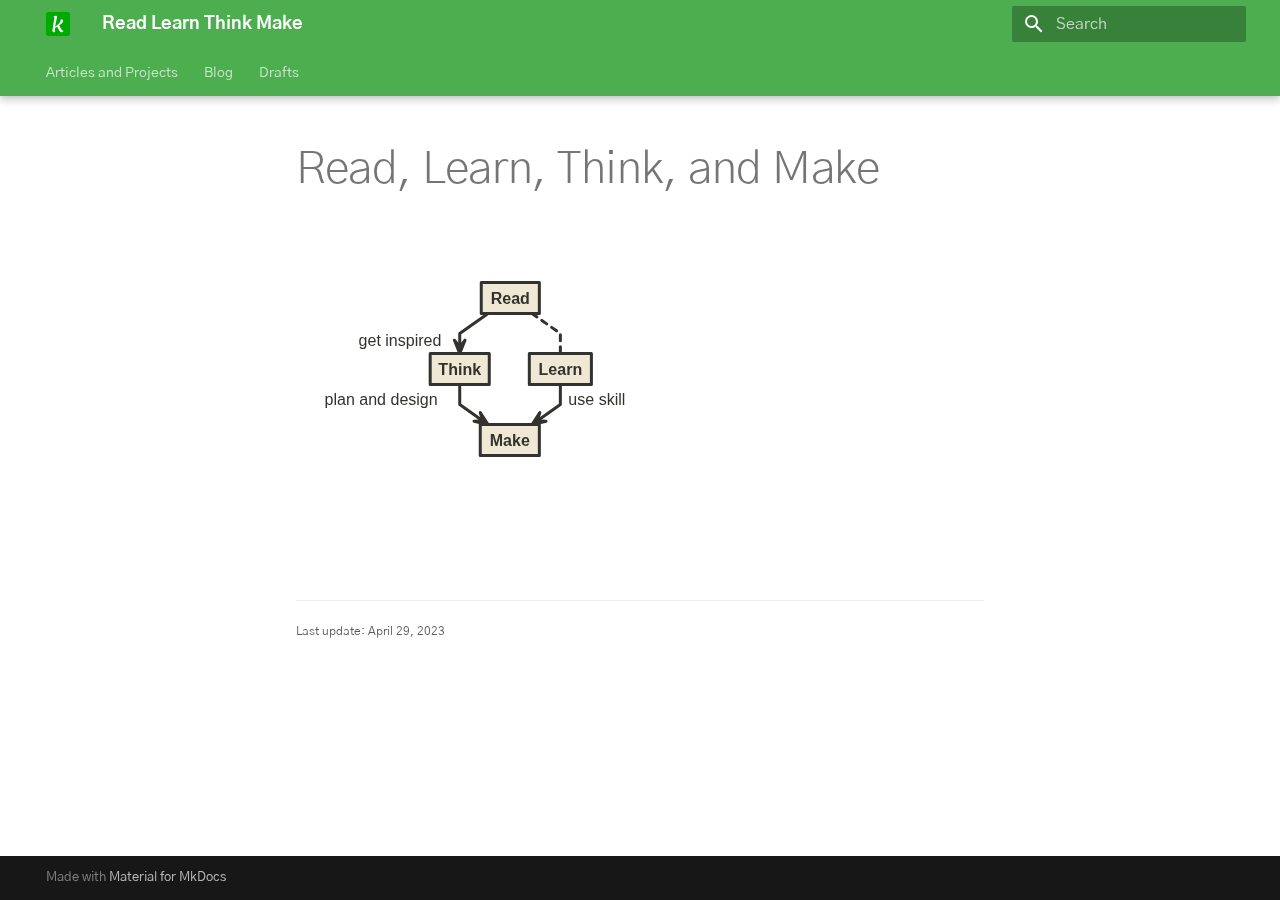
==== commit 805024c3: "Deployed 9478955 with MkDocs version: 1.4.2" ====
--- a/index.html
+++ b/index.html
@@ -1,455 +1,240 @@
 
-<!doctype html>
-<html lang="en" class="no-js">
-  <head>
-    
-      <meta charset="utf-8">
-      <meta name="viewport" content="width=device-width,initial-scale=1">
-      
-      
-        <meta name="author" content="kindone">
-      
-      
-        <link rel="canonical" href="https://kindone.github.io/">
-      
-      
-      
-      <link rel="icon" href="images/favicon-32x32.png">
-      <meta name="generator" content="mkdocs-1.4.2, mkdocs-material-9.1.6">
-    
-    
-      
-        <title>Read Learn Think Make</title>
-      
-    
-    
-      <link rel="stylesheet" href="assets/stylesheets/main.ded33207.min.css">
-      
-        
-        <link rel="stylesheet" href="assets/stylesheets/palette.a0c5b2b5.min.css">
-      
-      
+<!DOCTYPE html>
 
-    
-    
-    
-      
-        
-        
-        <link rel="preconnect" href="https://fonts.gstatic.com" crossorigin>
-        <link rel="stylesheet" href="https://fonts.googleapis.com/css?family=Gothic+A1:300,300i,400,400i,700,700i%7CInconsolata:400,400i,700,700i&display=fallback">
-        <style>:root{--md-text-font:"Gothic A1";--md-code-font:"Inconsolata"}</style>
-      
-    
-    
-      <link rel="stylesheet" href="stylesheets/extra.css">
-    
-    <script>__md_scope=new URL(".",location),__md_hash=e=>[...e].reduce((e,_)=>(e<<5)-e+_.charCodeAt(0),0),__md_get=(e,_=localStorage,t=__md_scope)=>JSON.parse(_.getItem(t.pathname+"."+e)),__md_set=(e,_,t=localStorage,a=__md_scope)=>{try{t.setItem(a.pathname+"."+e,JSON.stringify(_))}catch(e){}}</script>
-    
-      
-
-    
-    
-    
-  </head>
-  
-  
-    
-    
-    
-    
-    
-    <body dir="ltr" data-md-color-scheme="default" data-md-color-primary="green" data-md-color-accent="light-green">
-  
-    
-    
-    <input class="md-toggle" data-md-toggle="drawer" type="checkbox" id="__drawer" autocomplete="off">
-    <input class="md-toggle" data-md-toggle="search" type="checkbox" id="__search" autocomplete="off">
-    <label class="md-overlay" for="__drawer"></label>
-    <div data-md-component="skip">
-      
-        
-        <a href="#read-learn-think-and-make" class="md-skip">
+<html class="no-js" lang="en">
+<head>
+<meta charset="utf-8"/>
+<meta content="width=device-width,initial-scale=1" name="viewport"/>
+<meta content="kindone" name="author"/>
+<link href="https://kindone.github.io/" rel="canonical"/>
+<link href="images/favicon-32x32.png" rel="icon"/>
+<meta content="mkdocs-1.4.2, mkdocs-material-9.1.6" name="generator"/>
+<title>Read Learn Think Make</title>
+<link href="assets/stylesheets/main.ded33207.min.css" rel="stylesheet"/>
+<link href="assets/stylesheets/palette.a0c5b2b5.min.css" rel="stylesheet"/>
+<link crossorigin="" href="https://fonts.gstatic.com" rel="preconnect"/>
+<link href="https://fonts.googleapis.com/css?family=Gothic+A1:300,300i,400,400i,700,700i%7CInconsolata:400,400i,700,700i&amp;display=fallback" rel="stylesheet"/>
+<style>:root{--md-text-font:"Gothic A1";--md-code-font:"Inconsolata"}</style>
+<link href="stylesheets/extra.css" rel="stylesheet"/>
+<script>__md_scope=new URL(".",location),__md_hash=e=>[...e].reduce((e,_)=>(e<<5)-e+_.charCodeAt(0),0),__md_get=(e,_=localStorage,t=__md_scope)=>JSON.parse(_.getItem(t.pathname+"."+e)),__md_set=(e,_,t=localStorage,a=__md_scope)=>{try{t.setItem(a.pathname+"."+e,JSON.stringify(_))}catch(e){}}</script>
+<link href="assets/stylesheets/extra-style.ilqs648j.min.css" rel="stylesheet"/></head>
+<body data-md-color-accent="light-blue" data-md-color-primary="green" data-md-color-scheme="default" dir="ltr">
+<input autocomplete="off" class="md-toggle" data-md-toggle="drawer" id="__drawer" type="checkbox"/>
+<input autocomplete="off" class="md-toggle" data-md-toggle="search" id="__search" type="checkbox"/>
+<label class="md-overlay" for="__drawer"></label>
+<div data-md-component="skip">
+<a class="md-skip" href="#read-learn-think-and-make">
           Skip to content
         </a>
-      
-    </div>
-    <div data-md-component="announce">
-      
-    </div>
-    
-    
-      
-
-  
-
+</div>
+<div data-md-component="announce">
+</div>
 <header class="md-header md-header--shadow md-header--lifted" data-md-component="header">
-  <nav class="md-header__inner md-grid" aria-label="Header">
-    <a href="." title="Read Learn Think Make" class="md-header__button md-logo" aria-label="Read Learn Think Make" data-md-component="logo">
-      
-  <img src="images/android-chrome-192x192.png" alt="logo">
-
-    </a>
-    <label class="md-header__button md-icon" for="__drawer">
-      <svg xmlns="http://www.w3.org/2000/svg" viewBox="0 0 24 24"><path d="M3 6h18v2H3V6m0 5h18v2H3v-2m0 5h18v2H3v-2Z"/></svg>
-    </label>
-    <div class="md-header__title" data-md-component="header-title">
-      <div class="md-header__ellipsis">
-        <div class="md-header__topic">
-          <span class="md-ellipsis">
+<nav aria-label="Header" class="md-header__inner md-grid">
+<a aria-label="Read Learn Think Make" class="md-header__button md-logo" data-md-component="logo" href="." title="Read Learn Think Make">
+<img alt="logo" src="images/android-chrome-192x192.png"/>
+</a>
+<label class="md-header__button md-icon" for="__drawer">
+<svg viewbox="0 0 24 24" xmlns="http://www.w3.org/2000/svg"><path d="M3 6h18v2H3V6m0 5h18v2H3v-2m0 5h18v2H3v-2Z"></path></svg>
+</label>
+<div class="md-header__title" data-md-component="header-title">
+<div class="md-header__ellipsis">
+<div class="md-header__topic">
+<span class="md-ellipsis">
             Read Learn Think Make
           </span>
-        </div>
-        <div class="md-header__topic" data-md-component="header-topic">
-          <span class="md-ellipsis">
+</div>
+<div class="md-header__topic" data-md-component="header-topic">
+<span class="md-ellipsis">
             
               Read, Learn, Think, and Make
             
           </span>
-        </div>
-      </div>
-    </div>
-    
-    
-    
-      <label class="md-header__button md-icon" for="__search">
-        <svg xmlns="http://www.w3.org/2000/svg" viewBox="0 0 24 24"><path d="M9.5 3A6.5 6.5 0 0 1 16 9.5c0 1.61-.59 3.09-1.56 4.23l.27.27h.79l5 5-1.5 1.5-5-5v-.79l-.27-.27A6.516 6.516 0 0 1 9.5 16 6.5 6.5 0 0 1 3 9.5 6.5 6.5 0 0 1 9.5 3m0 2C7 5 5 7 5 9.5S7 14 9.5 14 14 12 14 9.5 12 5 9.5 5Z"/></svg>
-      </label>
-      <div class="md-search" data-md-component="search" role="dialog">
-  <label class="md-search__overlay" for="__search"></label>
-  <div class="md-search__inner" role="search">
-    <form class="md-search__form" name="search">
-      <input type="text" class="md-search__input" name="query" aria-label="Search" placeholder="Search" autocapitalize="off" autocorrect="off" autocomplete="off" spellcheck="false" data-md-component="search-query" required>
-      <label class="md-search__icon md-icon" for="__search">
-        <svg xmlns="http://www.w3.org/2000/svg" viewBox="0 0 24 24"><path d="M9.5 3A6.5 6.5 0 0 1 16 9.5c0 1.61-.59 3.09-1.56 4.23l.27.27h.79l5 5-1.5 1.5-5-5v-.79l-.27-.27A6.516 6.516 0 0 1 9.5 16 6.5 6.5 0 0 1 3 9.5 6.5 6.5 0 0 1 9.5 3m0 2C7 5 5 7 5 9.5S7 14 9.5 14 14 12 14 9.5 12 5 9.5 5Z"/></svg>
-        <svg xmlns="http://www.w3.org/2000/svg" viewBox="0 0 24 24"><path d="M20 11v2H8l5.5 5.5-1.42 1.42L4.16 12l7.92-7.92L13.5 5.5 8 11h12Z"/></svg>
-      </label>
-      <nav class="md-search__options" aria-label="Search">
-        
-        <button type="reset" class="md-search__icon md-icon" title="Clear" aria-label="Clear" tabindex="-1">
-          <svg xmlns="http://www.w3.org/2000/svg" viewBox="0 0 24 24"><path d="M19 6.41 17.59 5 12 10.59 6.41 5 5 6.41 10.59 12 5 17.59 6.41 19 12 13.41 17.59 19 19 17.59 13.41 12 19 6.41Z"/></svg>
-        </button>
-      </nav>
-      
-        <div class="md-search__suggest" data-md-component="search-suggest"></div>
-      
-    </form>
-    <div class="md-search__output">
-      <div class="md-search__scrollwrap" data-md-scrollfix>
-        <div class="md-search-result" data-md-component="search-result">
-          <div class="md-search-result__meta">
+</div>
+</div>
+</div>
+<label class="md-header__button md-icon" for="__search">
+<svg viewbox="0 0 24 24" xmlns="http://www.w3.org/2000/svg"><path d="M9.5 3A6.5 6.5 0 0 1 16 9.5c0 1.61-.59 3.09-1.56 4.23l.27.27h.79l5 5-1.5 1.5-5-5v-.79l-.27-.27A6.516 6.516 0 0 1 9.5 16 6.5 6.5 0 0 1 3 9.5 6.5 6.5 0 0 1 9.5 3m0 2C7 5 5 7 5 9.5S7 14 9.5 14 14 12 14 9.5 12 5 9.5 5Z"></path></svg>
+</label>
+<div class="md-search" data-md-component="search" role="dialog">
+<label class="md-search__overlay" for="__search"></label>
+<div class="md-search__inner" role="search">
+<form class="md-search__form" name="search">
+<input aria-label="Search" autocapitalize="off" autocomplete="off" autocorrect="off" class="md-search__input" data-md-component="search-query" name="query" placeholder="Search" required="" spellcheck="false" type="text"/>
+<label class="md-search__icon md-icon" for="__search">
+<svg viewbox="0 0 24 24" xmlns="http://www.w3.org/2000/svg"><path d="M9.5 3A6.5 6.5 0 0 1 16 9.5c0 1.61-.59 3.09-1.56 4.23l.27.27h.79l5 5-1.5 1.5-5-5v-.79l-.27-.27A6.516 6.516 0 0 1 9.5 16 6.5 6.5 0 0 1 3 9.5 6.5 6.5 0 0 1 9.5 3m0 2C7 5 5 7 5 9.5S7 14 9.5 14 14 12 14 9.5 12 5 9.5 5Z"></path></svg>
+<svg viewbox="0 0 24 24" xmlns="http://www.w3.org/2000/svg"><path d="M20 11v2H8l5.5 5.5-1.42 1.42L4.16 12l7.92-7.92L13.5 5.5 8 11h12Z"></path></svg>
+</label>
+<nav aria-label="Search" class="md-search__options">
+<button aria-label="Clear" class="md-search__icon md-icon" tabindex="-1" title="Clear" type="reset">
+<svg viewbox="0 0 24 24" xmlns="http://www.w3.org/2000/svg"><path d="M19 6.41 17.59 5 12 10.59 6.41 5 5 6.41 10.59 12 5 17.59 6.41 19 12 13.41 17.59 19 19 17.59 13.41 12 19 6.41Z"></path></svg>
+</button>
+</nav>
+<div class="md-search__suggest" data-md-component="search-suggest"></div>
+</form>
+<div class="md-search__output">
+<div class="md-search__scrollwrap" data-md-scrollfix="">
+<div class="md-search-result" data-md-component="search-result">
+<div class="md-search-result__meta">
             Initializing search
           </div>
-          <ol class="md-search-result__list" role="presentation"></ol>
-        </div>
-      </div>
-    </div>
-  </div>
-</div>
-    
-    
-  </nav>
-  
-    
-      
-<nav class="md-tabs" aria-label="Tabs" data-md-component="tabs">
-  <div class="md-grid">
-    <ul class="md-tabs__list">
-      
-        
-  
-  
-
-
-  
-  
-  
-    
-
-  
-  
-  
-    <li class="md-tabs__item">
-      <a href="articles/sandcastle/" class="md-tabs__link">
+<ol class="md-search-result__list" role="presentation"></ol>
+</div>
+</div>
+</div>
+</div>
+</div>
+</nav>
+<nav aria-label="Tabs" class="md-tabs" data-md-component="tabs">
+<div class="md-grid">
+<ul class="md-tabs__list">
+<li class="md-tabs__item">
+<a class="md-tabs__link" href="articles/sandcastle/">
         Articles and Projects
       </a>
-    </li>
-  
-
-  
-
-      
-        
-  
-  
-
-
-  <li class="md-tabs__item">
-    <a href="blog/" class="md-tabs__link">
+</li>
+<li class="md-tabs__item">
+<a class="md-tabs__link" href="blog/">
       Blog
     </a>
-  </li>
-
-      
-        
-  
-  
-
-
-  <li class="md-tabs__item">
-    <a href="draft/" class="md-tabs__link">
+</li>
+<li class="md-tabs__item">
+<a class="md-tabs__link" href="draft/">
       Drafts
     </a>
-  </li>
-
-      
-    </ul>
-  </div>
-</nav>
-    
-  
+</li>
+</ul>
+</div>
+</nav>
 </header>
-    
-    <div class="md-container" data-md-component="container">
-      
-      
-        
-      
-      <main class="md-main" data-md-component="main">
-        <div class="md-main__inner md-grid">
-          
-            
-              
-              <div class="md-sidebar md-sidebar--primary" data-md-component="sidebar" data-md-type="navigation" >
-                <div class="md-sidebar__scrollwrap">
-                  <div class="md-sidebar__inner">
-                    
-
-  
-
-
-<nav class="md-nav md-nav--primary md-nav--lifted" aria-label="Navigation" data-md-level="0">
-  <label class="md-nav__title" for="__drawer">
-    <a href="." title="Read Learn Think Make" class="md-nav__button md-logo" aria-label="Read Learn Think Make" data-md-component="logo">
-      
-  <img src="images/android-chrome-192x192.png" alt="logo">
-
-    </a>
+<div class="md-container" data-md-component="container">
+<main class="md-main" data-md-component="main">
+<div class="md-main__inner md-grid">
+<div class="md-sidebar md-sidebar--primary" data-md-component="sidebar" data-md-type="navigation">
+<div class="md-sidebar__scrollwrap">
+<div class="md-sidebar__inner">
+<nav aria-label="Navigation" class="md-nav md-nav--primary md-nav--lifted" data-md-level="0">
+<label class="md-nav__title" for="__drawer">
+<a aria-label="Read Learn Think Make" class="md-nav__button md-logo" data-md-component="logo" href="." title="Read Learn Think Make">
+<img alt="logo" src="images/android-chrome-192x192.png"/>
+</a>
     Read Learn Think Make
   </label>
-  
-  <ul class="md-nav__list" data-md-scrollfix>
-    
-      
-      
-      
-
-  
-  
-  
-    
-    <li class="md-nav__item md-nav__item--nested">
-      
-      
-      
-      
-        
-      
-      <input class="md-nav__toggle md-toggle md-toggle--indeterminate" type="checkbox" id="__nav_1" >
-      
-      
-        
-          
-        
-      
-      
-        <label class="md-nav__link" for="__nav_1" id="__nav_1_label" tabindex="0">
+<ul class="md-nav__list" data-md-scrollfix="">
+<li class="md-nav__item md-nav__item--nested">
+<input class="md-nav__toggle md-toggle md-toggle--indeterminate" id="__nav_1" type="checkbox"/>
+<label class="md-nav__link" for="__nav_1" id="__nav_1_label" tabindex="0">
           Articles and Projects
           <span class="md-nav__icon md-icon"></span>
-        </label>
-      
-      <nav class="md-nav" data-md-level="1" aria-labelledby="__nav_1_label" aria-expanded="false">
-        <label class="md-nav__title" for="__nav_1">
-          <span class="md-nav__icon md-icon"></span>
+</label>
+<nav aria-expanded="false" aria-labelledby="__nav_1_label" class="md-nav" data-md-level="1">
+<label class="md-nav__title" for="__nav_1">
+<span class="md-nav__icon md-icon"></span>
           Articles and Projects
         </label>
-        <ul class="md-nav__list" data-md-scrollfix>
-          
-            
-              
-  
-  
-  
-    
-    <li class="md-nav__item md-nav__item--nested">
-      
-      
-      
-      
-        
-      
-      <input class="md-nav__toggle md-toggle md-toggle--indeterminate" type="checkbox" id="__nav_1_1" >
-      
-      
-        
-          
-            
-          
-        
-      
-      
-        
-        
-        <div class="md-nav__link md-nav__link--index ">
-          <a href="articles/sandcastle/">Project Sand Castle</a>
-          
-        </div>
-      
-      <nav class="md-nav" data-md-level="2" aria-labelledby="__nav_1_1_label" aria-expanded="false">
-        <label class="md-nav__title" for="__nav_1_1">
+<ul class="md-nav__list" data-md-scrollfix="">
+<li class="md-nav__item md-nav__item--nested">
+<input class="md-nav__toggle md-toggle md-toggle--indeterminate" id="__nav_1_1" type="checkbox"/>
+<div class="md-nav__link md-nav__link--index">
+<a href="articles/sandcastle/">생각의 모래성을 쌓기</a>
+<label for="__nav_1_1">
+<span class="md-nav__icon md-icon"></span>
+</label>
+</div>
+<nav aria-expanded="false" aria-labelledby="__nav_1_1_label" class="md-nav" data-md-level="2">
+<label class="md-nav__title" for="__nav_1_1">
+<span class="md-nav__icon md-icon"></span>
+          생각의 모래성을 쌓기
+        </label>
+<ul class="md-nav__list" data-md-scrollfix="">
+<li class="md-nav__item md-nav__item--nested">
+<input class="md-nav__toggle md-toggle md-toggle--indeterminate" id="__nav_1_1_2" type="checkbox"/>
+<label class="md-nav__link" for="__nav_1_1_2" id="__nav_1_1_2_label" tabindex="0">
+          생각을 표현하기
           <span class="md-nav__icon md-icon"></span>
-          Project Sand Castle
+</label>
+<nav aria-expanded="false" aria-labelledby="__nav_1_1_2_label" class="md-nav" data-md-level="3">
+<label class="md-nav__title" for="__nav_1_1_2">
+<span class="md-nav__icon md-icon"></span>
+          생각을 표현하기
         </label>
-        <ul class="md-nav__list" data-md-scrollfix>
-          
-            
-          
-        </ul>
-      </nav>
-    </li>
-  
-
-            
-          
-        </ul>
-      </nav>
-    </li>
-  
-
-    
-      
-      
-      
-
-  
-  
-  
-    <li class="md-nav__item">
-      <a href="blog/" class="md-nav__link">
+<ul class="md-nav__list" data-md-scrollfix="">
+<li class="md-nav__item">
+<a class="md-nav__link" href="articles/sandcastle/drawing/">
+        다이어그램의 활용
+      </a>
+</li>
+</ul>
+</nav>
+</li>
+</ul>
+</nav>
+</li>
+</ul>
+</nav>
+</li>
+<li class="md-nav__item">
+<a class="md-nav__link" href="blog/">
         Blog
       </a>
-    </li>
-  
-
-    
-      
-      
-      
-
-  
-  
-  
-    <li class="md-nav__item">
-      <a href="draft/" class="md-nav__link">
+</li>
+<li class="md-nav__item">
+<a class="md-nav__link" href="draft/">
         Drafts
       </a>
-    </li>
-  
-
-    
-  </ul>
-</nav>
-                  </div>
-                </div>
-              </div>
-            
-            
-              
-              <div class="md-sidebar md-sidebar--secondary" data-md-component="sidebar" data-md-type="toc" >
-                <div class="md-sidebar__scrollwrap">
-                  <div class="md-sidebar__inner">
-                    
-
-<nav class="md-nav md-nav--secondary" aria-label="Table of contents">
-  
-  
-  
-    
-  
-  
-</nav>
-                  </div>
-                </div>
-              </div>
-            
-          
-          
-            <div class="md-content" data-md-component="content">
-              <article class="md-content__inner md-typeset">
-                
-                  
-
-
-<h1 id="read-learn-think-and-make">Read, Learn, Think, and Make<a class="headerlink" href="#read-learn-think-and-make" title="Permanent link">&para;</a></h1>
-<p><img alt="Kroki" src="https://kindone.github.io/images/kroki_generated/index-991fcd7c5ff652db8068041ab9ca4ec3.svg" /></p>
-
-  <hr>
+</li>
+</ul>
+</nav>
+</div>
+</div>
+</div>
+<div class="md-sidebar md-sidebar--secondary" data-md-component="sidebar" data-md-type="toc">
+<div class="md-sidebar__scrollwrap">
+<div class="md-sidebar__inner">
+<nav aria-label="Table of contents" class="md-nav md-nav--secondary">
+</nav>
+</div>
+</div>
+</div>
+<div class="md-content" data-md-component="content">
+<article class="md-content__inner md-typeset">
+<h1 id="read-learn-think-and-make">Read, Learn, Think, and Make<a class="headerlink" href="#read-learn-think-and-make" title="Permanent link">¶</a></h1>
+<p><img alt="Kroki" src="https://kindone.github.io/images/kroki_generated/index-991fcd7c5ff652db8068041ab9ca4ec3.svg"/></p>
+<hr/>
 <div class="md-source-file">
-  <small>
+<small>
     
       Last update:
       <span class="git-revision-date-localized-plugin git-revision-date-localized-plugin-date">April 29, 2023</span>
-      
-    
-  </small>
-</div>
-
-
-
-
-
-                
-              </article>
-            </div>
-          
-          
-        </div>
-        
-          <button type="button" class="md-top md-icon" data-md-component="top" hidden>
-            <svg xmlns="http://www.w3.org/2000/svg" viewBox="0 0 24 24"><path d="M13 20h-2V8l-5.5 5.5-1.42-1.42L12 4.16l7.92 7.92-1.42 1.42L13 8v12Z"/></svg>
+</small>
+</div>
+</article>
+</div>
+</div>
+<button class="md-top md-icon" data-md-component="top" hidden="" type="button">
+<svg viewbox="0 0 24 24" xmlns="http://www.w3.org/2000/svg"><path d="M13 20h-2V8l-5.5 5.5-1.42-1.42L12 4.16l7.92 7.92-1.42 1.42L13 8v12Z"></path></svg>
             Back to top
           </button>
-        
-      </main>
-      
-        <footer class="md-footer">
-  
-  <div class="md-footer-meta md-typeset">
-    <div class="md-footer-meta__inner md-grid">
-      <div class="md-copyright">
+</main>
+<footer class="md-footer">
+<div class="md-footer-meta md-typeset">
+<div class="md-footer-meta__inner md-grid">
+<div class="md-copyright">
   
   
     Made with
-    <a href="https://squidfunk.github.io/mkdocs-material/" target="_blank" rel="noopener">
+    <a href="https://squidfunk.github.io/mkdocs-material/" rel="noopener" target="_blank">
       Material for MkDocs
     </a>
-  
-</div>
-      
-    </div>
-  </div>
+</div>
+</div>
+</div>
 </footer>
-      
-    </div>
-    <div class="md-dialog" data-md-component="dialog">
-      <div class="md-dialog__inner md-typeset"></div>
-    </div>
-    
-    <script id="__config" type="application/json">{"base": ".", "features": ["navigation.tracking", "navigation.tabs", "navigation.tabs.sticky", "navigation.indexes", "navigation.top", "navigation.expand", "toc.follow", "search.highlight", "search.suggest"], "search": "assets/javascripts/workers/search.208ed371.min.js", "translations": {"clipboard.copied": "Copied to clipboard", "clipboard.copy": "Copy to clipboard", "search.result.more.one": "1 more on this page", "search.result.more.other": "# more on this page", "search.result.none": "No matching documents", "search.result.one": "1 matching document", "search.result.other": "# matching documents", "search.result.placeholder": "Type to start searching", "search.result.term.missing": "Missing", "select.version": "Select version"}}</script>
-    
-    
-      <script src="assets/javascripts/bundle.51198bba.min.js"></script>
-      
-    
-  </body>
+</div>
+<div class="md-dialog" data-md-component="dialog">
+<div class="md-dialog__inner md-typeset"></div>
+</div>
+<script id="__config" type="application/json">{"base": ".", "features": ["navigation.tracking", "navigation.tabs", "navigation.tabs.sticky", "navigation.indexes", "navigation.top", "navigation.expand", "toc.follow", "search.highlight", "search.suggest"], "search": "assets/javascripts/workers/search.208ed371.min.js", "translations": {"clipboard.copied": "Copied to clipboard", "clipboard.copy": "Copy to clipboard", "search.result.more.one": "1 more on this page", "search.result.more.other": "# more on this page", "search.result.none": "No matching documents", "search.result.one": "1 matching document", "search.result.other": "# matching documents", "search.result.placeholder": "Type to start searching", "search.result.term.missing": "Missing", "select.version": "Select version"}}</script>
+<script src="assets/javascripts/bundle.51198bba.min.js"></script>
+</body>
 </html>--- a/assets/stylesheets/extra-style.ilqs648j.min.css
+++ b/assets/stylesheets/extra-style.ilqs648j.min.css
@@ -0,0 +1,3 @@
+.md-content{font-size:15px;word-break:keep-all}.md-content h1,.md-content h2,.md-content h3,.md-content h4,.md-content h5,.md-content h6{margin-top:0}.md-content h1{font-size:45px;line-height:48px;margin-bottom:48px}.md-content h2{font-size:37.5px;line-height:48px;margin-top:36px;margin-bottom:24px}.md-content h3{font-size:30px;line-height:36px;margin-top:36px;margin-bottom:24px}.md-content h4{font-size:22.5px;line-height:36px;margin-bottom:24px}.md-content h5{font-size:15px;line-height:24px;margin-bottom:24px}.md-content h6{font-size:15px;line-height:24px;margin-bottom:24px}.md-content p{margin-top:0;margin-bottom:1.6em}.md-content ol,.md-content ul{margin-top:12px;margin-bottom:36px}.md-content ol li,.md-content ul li{margin-top:0;margin-bottom:12px}.md-content div.highlight{margin-top:12px;margin-bottom:24px}.md-content div.highlight span.filename{font-size:12px;line-height:24px}.md-content img{margin-top:12px;margin-bottom:12px}.md-content div.footnote{margin-top:96px}.md-content hr{margin-top:30px;margin-bottom:18px}.md-content hr:last-of-type{margin-top:96px}.md-content tr{line-height:24px}.md-typeset{font-size:15px;line-height:1.6}.md-typeset code{font-size:15px}.md-typeset pre{line-height:1.6}.md-typeset .tabbed-labels>label{font-size:12px}
+
+/*# sourceMappingURL=extra-style.ilqs648j.min.css.map */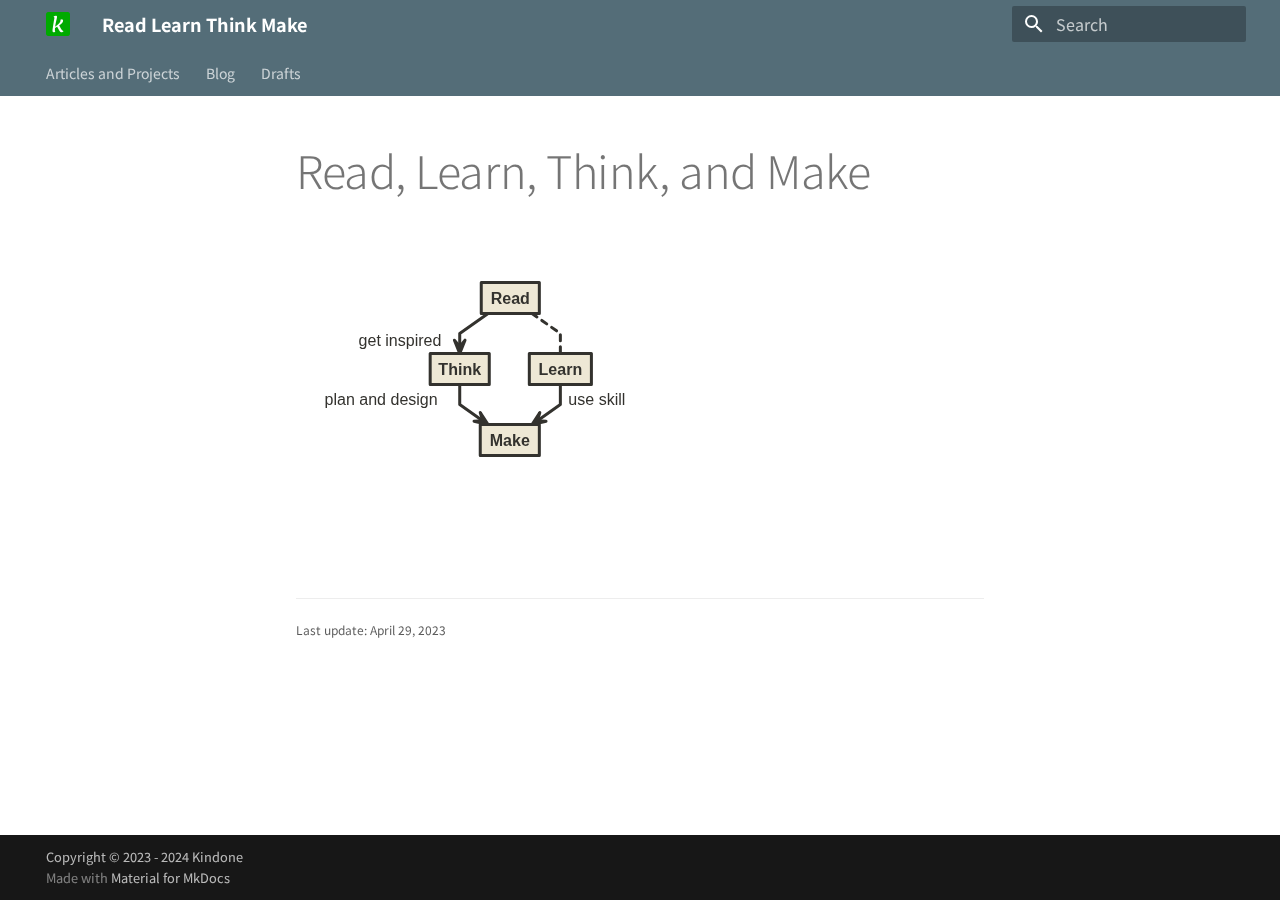
==== commit baeef7d7: "Deployed 2bf8a4a with MkDocs version: 1.4.2" ====
--- a/index.html
+++ b/index.html
@@ -13,12 +13,12 @@
 <link href="assets/stylesheets/main.ded33207.min.css" rel="stylesheet"/>
 <link href="assets/stylesheets/palette.a0c5b2b5.min.css" rel="stylesheet"/>
 <link crossorigin="" href="https://fonts.gstatic.com" rel="preconnect"/>
-<link href="https://fonts.googleapis.com/css?family=Gothic+A1:300,300i,400,400i,700,700i%7CInconsolata:400,400i,700,700i&amp;display=fallback" rel="stylesheet"/>
-<style>:root{--md-text-font:"Gothic A1";--md-code-font:"Inconsolata"}</style>
+<link href="https://fonts.googleapis.com/css?family=Noto+Sans+KR:300,300i,400,400i,700,700i%7CInconsolata:400,400i,700,700i&amp;display=fallback" rel="stylesheet"/>
+<style>:root{--md-text-font:"Noto Sans KR";--md-code-font:"Inconsolata"}</style>
 <link href="stylesheets/extra.css" rel="stylesheet"/>
 <script>__md_scope=new URL(".",location),__md_hash=e=>[...e].reduce((e,_)=>(e<<5)-e+_.charCodeAt(0),0),__md_get=(e,_=localStorage,t=__md_scope)=>JSON.parse(_.getItem(t.pathname+"."+e)),__md_set=(e,_,t=localStorage,a=__md_scope)=>{try{t.setItem(a.pathname+"."+e,JSON.stringify(_))}catch(e){}}</script>
-<link href="assets/stylesheets/extra-style.ilqs648j.min.css" rel="stylesheet"/></head>
-<body data-md-color-accent="light-blue" data-md-color-primary="green" data-md-color-scheme="default" dir="ltr">
+<link href="assets/stylesheets/extra-style.skggc9xh.min.css" rel="stylesheet"/></head>
+<body data-md-color-accent="indigo" data-md-color-primary="blue-grey" data-md-color-scheme="default" dir="ltr">
 <input autocomplete="off" class="md-toggle" data-md-toggle="drawer" id="__drawer" type="checkbox"/>
 <input autocomplete="off" class="md-toggle" data-md-toggle="search" id="__search" type="checkbox"/>
 <label class="md-overlay" for="__drawer"></label>
@@ -29,7 +29,7 @@
 </div>
 <div data-md-component="announce">
 </div>
-<header class="md-header md-header--shadow md-header--lifted" data-md-component="header">
+<header class="md-header" data-md-component="header">
 <nav aria-label="Header" class="md-header__inner md-grid">
 <a aria-label="Read Learn Think Make" class="md-header__button md-logo" data-md-component="logo" href="." title="Read Learn Think Make">
 <img alt="logo" src="images/android-chrome-192x192.png"/>
@@ -85,6 +85,8 @@
 </div>
 </div>
 </nav>
+</header>
+<div class="md-container" data-md-component="container">
 <nav aria-label="Tabs" class="md-tabs" data-md-component="tabs">
 <div class="md-grid">
 <ul class="md-tabs__list">
@@ -106,8 +108,6 @@
 </ul>
 </div>
 </nav>
-</header>
-<div class="md-container" data-md-component="container">
 <main class="md-main" data-md-component="main">
 <div class="md-main__inner md-grid">
 <div class="md-sidebar md-sidebar--primary" data-md-component="sidebar" data-md-type="navigation">
@@ -133,7 +133,7 @@
           Articles and Projects
         </label>
 <ul class="md-nav__list" data-md-scrollfix="">
-<li class="md-nav__item md-nav__item--nested">
+<li class="md-nav__item md-nav__item--section md-nav__item--nested">
 <input class="md-nav__toggle md-toggle md-toggle--indeterminate" id="__nav_1_1" type="checkbox"/>
 <div class="md-nav__link md-nav__link--index">
 <a href="articles/sandcastle/">생각의 모래성을 쌓기</a>
@@ -220,6 +220,9 @@
 <div class="md-footer-meta md-typeset">
 <div class="md-footer-meta__inner md-grid">
 <div class="md-copyright">
+<div class="md-copyright__highlight">
+      Copyright © 2023 - 2024 Kindone
+    </div>
   
   
     Made with
@@ -234,7 +237,7 @@
 <div class="md-dialog" data-md-component="dialog">
 <div class="md-dialog__inner md-typeset"></div>
 </div>
-<script id="__config" type="application/json">{"base": ".", "features": ["navigation.tracking", "navigation.tabs", "navigation.tabs.sticky", "navigation.indexes", "navigation.top", "navigation.expand", "toc.follow", "search.highlight", "search.suggest"], "search": "assets/javascripts/workers/search.208ed371.min.js", "translations": {"clipboard.copied": "Copied to clipboard", "clipboard.copy": "Copy to clipboard", "search.result.more.one": "1 more on this page", "search.result.more.other": "# more on this page", "search.result.none": "No matching documents", "search.result.one": "1 matching document", "search.result.other": "# matching documents", "search.result.placeholder": "Type to start searching", "search.result.term.missing": "Missing", "select.version": "Select version"}}</script>
+<script id="__config" type="application/json">{"base": ".", "features": ["navigation.tracking", "navigation.tabs", "navigation.indexes", "navigation.sections", "navigation.top", "navigation.expand", "toc.follow", "search.highlight", "search.suggest"], "search": "assets/javascripts/workers/search.208ed371.min.js", "translations": {"clipboard.copied": "Copied to clipboard", "clipboard.copy": "Copy to clipboard", "search.result.more.one": "1 more on this page", "search.result.more.other": "# more on this page", "search.result.none": "No matching documents", "search.result.one": "1 matching document", "search.result.other": "# matching documents", "search.result.placeholder": "Type to start searching", "search.result.term.missing": "Missing", "select.version": "Select version"}}</script>
 <script src="assets/javascripts/bundle.51198bba.min.js"></script>
 </body>
 </html>--- a/assets/stylesheets/extra-style.skggc9xh.min.css
+++ b/assets/stylesheets/extra-style.skggc9xh.min.css
@@ -0,0 +1,3 @@
+.md-content{font-size:15px;word-break:keep-all}.md-content h1,.md-content h2,.md-content h3,.md-content h4,.md-content h5,.md-content h6{margin-top:0}.md-content h1{font-size:45px;line-height:48px;margin-bottom:48px}.md-content h2{font-size:37.5px;line-height:48px;margin-top:36px;margin-bottom:24px}.md-content h3{font-size:30px;line-height:36px;margin-top:36px;margin-bottom:24px}.md-content h4{font-size:22.5px;line-height:36px;margin-bottom:24px}.md-content h5{font-size:15px;line-height:24px;margin-bottom:24px}.md-content h6{font-size:15px;line-height:24px;margin-bottom:24px}.md-content p{margin-top:0;margin-bottom:1.6em}.md-content ol,.md-content ul{margin-top:12px;margin-bottom:36px}.md-content ol li,.md-content ul li{margin-top:0;margin-bottom:12px}.md-content div.highlight{margin-top:12px;margin-bottom:24px}.md-content div.highlight span.filename{font-size:12px;line-height:24px}.md-content img{margin-top:12px;margin-bottom:12px}.md-content div.footnote{font-size:12px;margin-top:96px}.md-content hr{margin-top:30px;margin-bottom:18px}.md-content hr:last-of-type{margin-top:96px}.md-content tr{line-height:24px}.md-typeset{font-size:15px;line-height:1.6}.md-typeset code{font-size:15px}.md-typeset pre{line-height:1.6}.md-typeset .tabbed-labels>label{font-size:12px}
+
+/*# sourceMappingURL=extra-style.skggc9xh.min.css.map */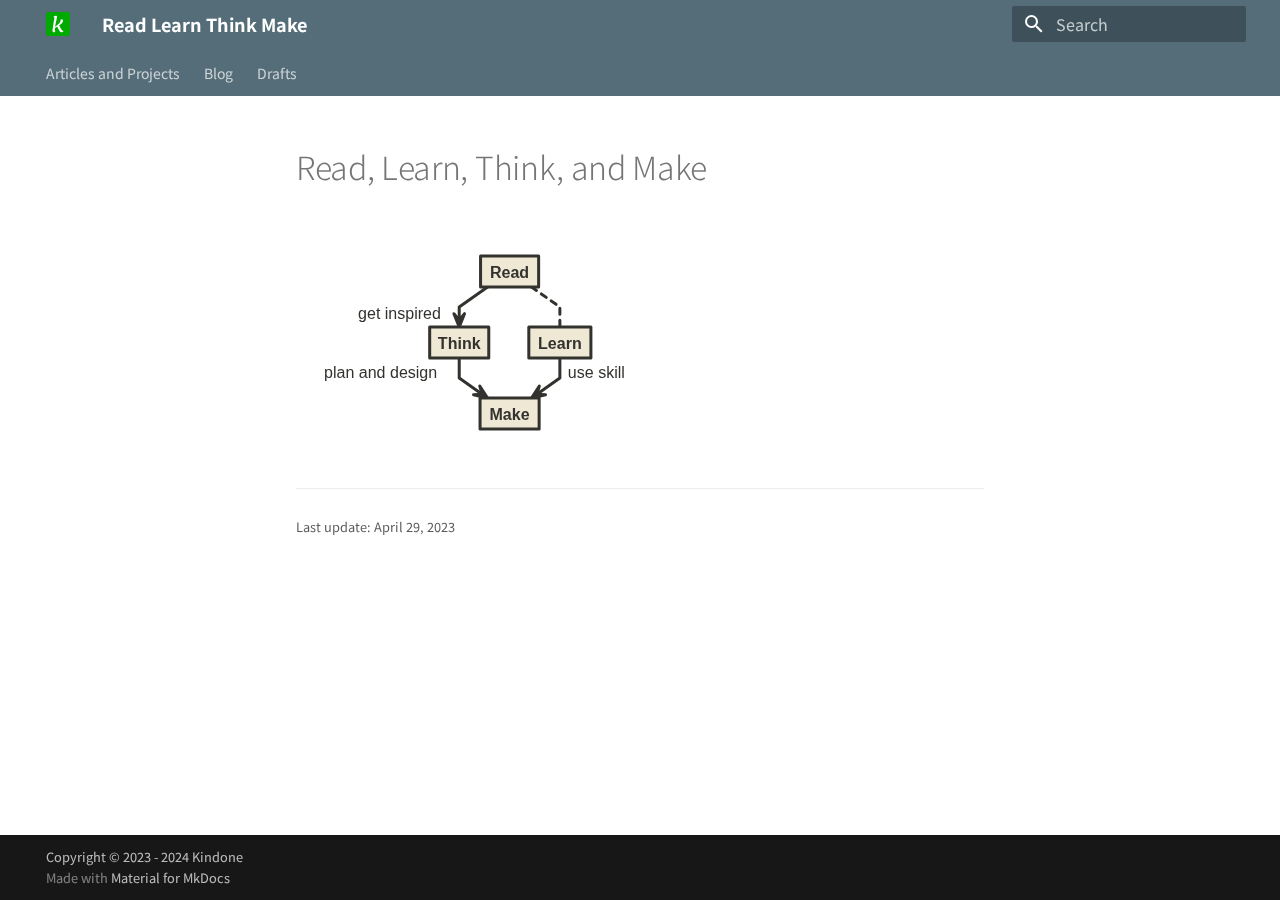
==== commit 6a0ac9e3: "Deployed 3d642c3 with MkDocs version: 1.5.3" ====
--- a/index.html
+++ b/index.html
@@ -1,243 +1,597 @@
 
-<!DOCTYPE html>
-
-<html class="no-js" lang="en">
-<head>
-<meta charset="utf-8"/>
-<meta content="width=device-width,initial-scale=1" name="viewport"/>
-<meta content="kindone" name="author"/>
-<link href="https://kindone.github.io/" rel="canonical"/>
-<link href="images/favicon-32x32.png" rel="icon"/>
-<meta content="mkdocs-1.4.2, mkdocs-material-9.1.6" name="generator"/>
-<title>Read Learn Think Make</title>
-<link href="assets/stylesheets/main.ded33207.min.css" rel="stylesheet"/>
-<link href="assets/stylesheets/palette.a0c5b2b5.min.css" rel="stylesheet"/>
-<link crossorigin="" href="https://fonts.gstatic.com" rel="preconnect"/>
-<link href="https://fonts.googleapis.com/css?family=Noto+Sans+KR:300,300i,400,400i,700,700i%7CInconsolata:400,400i,700,700i&amp;display=fallback" rel="stylesheet"/>
-<style>:root{--md-text-font:"Noto Sans KR";--md-code-font:"Inconsolata"}</style>
-<link href="stylesheets/extra.css" rel="stylesheet"/>
-<script>__md_scope=new URL(".",location),__md_hash=e=>[...e].reduce((e,_)=>(e<<5)-e+_.charCodeAt(0),0),__md_get=(e,_=localStorage,t=__md_scope)=>JSON.parse(_.getItem(t.pathname+"."+e)),__md_set=(e,_,t=localStorage,a=__md_scope)=>{try{t.setItem(a.pathname+"."+e,JSON.stringify(_))}catch(e){}}</script>
-<link href="assets/stylesheets/extra-style.skggc9xh.min.css" rel="stylesheet"/></head>
-<body data-md-color-accent="indigo" data-md-color-primary="blue-grey" data-md-color-scheme="default" dir="ltr">
-<input autocomplete="off" class="md-toggle" data-md-toggle="drawer" id="__drawer" type="checkbox"/>
-<input autocomplete="off" class="md-toggle" data-md-toggle="search" id="__search" type="checkbox"/>
-<label class="md-overlay" for="__drawer"></label>
-<div data-md-component="skip">
-<a class="md-skip" href="#read-learn-think-and-make">
+<!doctype html>
+<html lang="en" class="no-js">
+  <head>
+    
+      <meta charset="utf-8">
+      <meta name="viewport" content="width=device-width,initial-scale=1">
+      
+      
+        <meta name="author" content="kindone">
+      
+      
+        <link rel="canonical" href="https://kindone.github.io/">
+      
+      
+      
+      
+      <link rel="icon" href="images/favicon-32x32.png">
+      <meta name="generator" content="mkdocs-1.5.3, mkdocs-material-9.4.7">
+    
+    
+      
+        <title>Read Learn Think Make</title>
+      
+    
+    
+      <link rel="stylesheet" href="assets/stylesheets/main.4b4a2bd9.min.css">
+      
+        
+        <link rel="stylesheet" href="assets/stylesheets/palette.356b1318.min.css">
+      
+      
+
+
+    
+    
+      
+    
+    
+      
+        
+        
+        <link rel="preconnect" href="https://fonts.gstatic.com" crossorigin>
+        <link rel="stylesheet" href="https://fonts.googleapis.com/css?family=Noto+Sans+KR:300,300i,400,400i,700,700i%7CInconsolata:400,400i,700,700i&display=fallback">
+        <style>:root{--md-text-font:"Noto Sans KR";--md-code-font:"Inconsolata"}</style>
+      
+    
+    
+      <link rel="stylesheet" href="stylesheets/extra.css">
+    
+    <script>__md_scope=new URL(".",location),__md_hash=e=>[...e].reduce((e,_)=>(e<<5)-e+_.charCodeAt(0),0),__md_get=(e,_=localStorage,t=__md_scope)=>JSON.parse(_.getItem(t.pathname+"."+e)),__md_set=(e,_,t=localStorage,a=__md_scope)=>{try{t.setItem(a.pathname+"."+e,JSON.stringify(_))}catch(e){}}</script>
+    
+      
+
+    
+    
+    
+  </head>
+  
+  
+    
+    
+    
+    
+    
+    <body dir="ltr" data-md-color-scheme="default" data-md-color-primary="blue-grey" data-md-color-accent="indigo">
+  
+    
+    
+    <input class="md-toggle" data-md-toggle="drawer" type="checkbox" id="__drawer" autocomplete="off">
+    <input class="md-toggle" data-md-toggle="search" type="checkbox" id="__search" autocomplete="off">
+    <label class="md-overlay" for="__drawer"></label>
+    <div data-md-component="skip">
+      
+        
+        <a href="#read-learn-think-and-make" class="md-skip">
           Skip to content
         </a>
-</div>
-<div data-md-component="announce">
-</div>
+      
+    </div>
+    <div data-md-component="announce">
+      
+    </div>
+    
+    
+      
+
 <header class="md-header" data-md-component="header">
-<nav aria-label="Header" class="md-header__inner md-grid">
-<a aria-label="Read Learn Think Make" class="md-header__button md-logo" data-md-component="logo" href="." title="Read Learn Think Make">
-<img alt="logo" src="images/android-chrome-192x192.png"/>
-</a>
-<label class="md-header__button md-icon" for="__drawer">
-<svg viewbox="0 0 24 24" xmlns="http://www.w3.org/2000/svg"><path d="M3 6h18v2H3V6m0 5h18v2H3v-2m0 5h18v2H3v-2Z"></path></svg>
-</label>
-<div class="md-header__title" data-md-component="header-title">
-<div class="md-header__ellipsis">
-<div class="md-header__topic">
-<span class="md-ellipsis">
+  <nav class="md-header__inner md-grid" aria-label="Header">
+    <a href="." title="Read Learn Think Make" class="md-header__button md-logo" aria-label="Read Learn Think Make" data-md-component="logo">
+      
+  <img src="images/android-chrome-192x192.png" alt="logo">
+
+    </a>
+    <label class="md-header__button md-icon" for="__drawer">
+      
+      <svg xmlns="http://www.w3.org/2000/svg" viewBox="0 0 24 24"><path d="M3 6h18v2H3V6m0 5h18v2H3v-2m0 5h18v2H3v-2Z"/></svg>
+    </label>
+    <div class="md-header__title" data-md-component="header-title">
+      <div class="md-header__ellipsis">
+        <div class="md-header__topic">
+          <span class="md-ellipsis">
             Read Learn Think Make
           </span>
-</div>
-<div class="md-header__topic" data-md-component="header-topic">
-<span class="md-ellipsis">
+        </div>
+        <div class="md-header__topic" data-md-component="header-topic">
+          <span class="md-ellipsis">
             
               Read, Learn, Think, and Make
             
           </span>
-</div>
-</div>
-</div>
-<label class="md-header__button md-icon" for="__search">
-<svg viewbox="0 0 24 24" xmlns="http://www.w3.org/2000/svg"><path d="M9.5 3A6.5 6.5 0 0 1 16 9.5c0 1.61-.59 3.09-1.56 4.23l.27.27h.79l5 5-1.5 1.5-5-5v-.79l-.27-.27A6.516 6.516 0 0 1 9.5 16 6.5 6.5 0 0 1 3 9.5 6.5 6.5 0 0 1 9.5 3m0 2C7 5 5 7 5 9.5S7 14 9.5 14 14 12 14 9.5 12 5 9.5 5Z"></path></svg>
-</label>
-<div class="md-search" data-md-component="search" role="dialog">
-<label class="md-search__overlay" for="__search"></label>
-<div class="md-search__inner" role="search">
-<form class="md-search__form" name="search">
-<input aria-label="Search" autocapitalize="off" autocomplete="off" autocorrect="off" class="md-search__input" data-md-component="search-query" name="query" placeholder="Search" required="" spellcheck="false" type="text"/>
-<label class="md-search__icon md-icon" for="__search">
-<svg viewbox="0 0 24 24" xmlns="http://www.w3.org/2000/svg"><path d="M9.5 3A6.5 6.5 0 0 1 16 9.5c0 1.61-.59 3.09-1.56 4.23l.27.27h.79l5 5-1.5 1.5-5-5v-.79l-.27-.27A6.516 6.516 0 0 1 9.5 16 6.5 6.5 0 0 1 3 9.5 6.5 6.5 0 0 1 9.5 3m0 2C7 5 5 7 5 9.5S7 14 9.5 14 14 12 14 9.5 12 5 9.5 5Z"></path></svg>
-<svg viewbox="0 0 24 24" xmlns="http://www.w3.org/2000/svg"><path d="M20 11v2H8l5.5 5.5-1.42 1.42L4.16 12l7.92-7.92L13.5 5.5 8 11h12Z"></path></svg>
-</label>
-<nav aria-label="Search" class="md-search__options">
-<button aria-label="Clear" class="md-search__icon md-icon" tabindex="-1" title="Clear" type="reset">
-<svg viewbox="0 0 24 24" xmlns="http://www.w3.org/2000/svg"><path d="M19 6.41 17.59 5 12 10.59 6.41 5 5 6.41 10.59 12 5 17.59 6.41 19 12 13.41 17.59 19 19 17.59 13.41 12 19 6.41Z"></path></svg>
-</button>
-</nav>
-<div class="md-search__suggest" data-md-component="search-suggest"></div>
-</form>
-<div class="md-search__output">
-<div class="md-search__scrollwrap" data-md-scrollfix="">
-<div class="md-search-result" data-md-component="search-result">
-<div class="md-search-result__meta">
+        </div>
+      </div>
+    </div>
+    
+      
+    
+    
+    
+      <label class="md-header__button md-icon" for="__search">
+        
+        <svg xmlns="http://www.w3.org/2000/svg" viewBox="0 0 24 24"><path d="M9.5 3A6.5 6.5 0 0 1 16 9.5c0 1.61-.59 3.09-1.56 4.23l.27.27h.79l5 5-1.5 1.5-5-5v-.79l-.27-.27A6.516 6.516 0 0 1 9.5 16 6.5 6.5 0 0 1 3 9.5 6.5 6.5 0 0 1 9.5 3m0 2C7 5 5 7 5 9.5S7 14 9.5 14 14 12 14 9.5 12 5 9.5 5Z"/></svg>
+      </label>
+      <div class="md-search" data-md-component="search" role="dialog">
+  <label class="md-search__overlay" for="__search"></label>
+  <div class="md-search__inner" role="search">
+    <form class="md-search__form" name="search">
+      <input type="text" class="md-search__input" name="query" aria-label="Search" placeholder="Search" autocapitalize="off" autocorrect="off" autocomplete="off" spellcheck="false" data-md-component="search-query" required>
+      <label class="md-search__icon md-icon" for="__search">
+        
+        <svg xmlns="http://www.w3.org/2000/svg" viewBox="0 0 24 24"><path d="M9.5 3A6.5 6.5 0 0 1 16 9.5c0 1.61-.59 3.09-1.56 4.23l.27.27h.79l5 5-1.5 1.5-5-5v-.79l-.27-.27A6.516 6.516 0 0 1 9.5 16 6.5 6.5 0 0 1 3 9.5 6.5 6.5 0 0 1 9.5 3m0 2C7 5 5 7 5 9.5S7 14 9.5 14 14 12 14 9.5 12 5 9.5 5Z"/></svg>
+        
+        <svg xmlns="http://www.w3.org/2000/svg" viewBox="0 0 24 24"><path d="M20 11v2H8l5.5 5.5-1.42 1.42L4.16 12l7.92-7.92L13.5 5.5 8 11h12Z"/></svg>
+      </label>
+      <nav class="md-search__options" aria-label="Search">
+        
+        <button type="reset" class="md-search__icon md-icon" title="Clear" aria-label="Clear" tabindex="-1">
+          
+          <svg xmlns="http://www.w3.org/2000/svg" viewBox="0 0 24 24"><path d="M19 6.41 17.59 5 12 10.59 6.41 5 5 6.41 10.59 12 5 17.59 6.41 19 12 13.41 17.59 19 19 17.59 13.41 12 19 6.41Z"/></svg>
+        </button>
+      </nav>
+      
+        <div class="md-search__suggest" data-md-component="search-suggest"></div>
+      
+    </form>
+    <div class="md-search__output">
+      <div class="md-search__scrollwrap" data-md-scrollfix>
+        <div class="md-search-result" data-md-component="search-result">
+          <div class="md-search-result__meta">
             Initializing search
           </div>
-<ol class="md-search-result__list" role="presentation"></ol>
+          <ol class="md-search-result__list" role="presentation"></ol>
+        </div>
+      </div>
+    </div>
+  </div>
 </div>
-</div>
-</div>
-</div>
-</div>
+    
+    
+  </nav>
+  
+</header>
+    
+    <div class="md-container" data-md-component="container">
+      
+      
+        
+          
+            
+<nav class="md-tabs" aria-label="Tabs" data-md-component="tabs">
+  <div class="md-grid">
+    <ul class="md-tabs__list">
+      
+        
+  
+  
+  
+    
+    
+      
+  
+  
+  
+    
+    
+      <li class="md-tabs__item">
+        <a href="articles/sandcastle/" class="md-tabs__link">
+          
+  
+    
+  
+  Articles and Projects
+
+        </a>
+      </li>
+    
+  
+
+    
+  
+
+      
+        
+  
+  
+  
+    <li class="md-tabs__item">
+      <a href="blog/" class="md-tabs__link">
+        
+  
+    
+  
+  Blog
+
+      </a>
+    </li>
+  
+
+      
+        
+  
+  
+  
+    <li class="md-tabs__item">
+      <a href="draft/" class="md-tabs__link">
+        
+  
+    
+  
+  Drafts
+
+      </a>
+    </li>
+  
+
+      
+    </ul>
+  </div>
 </nav>
-</header>
-<div class="md-container" data-md-component="container">
-<nav aria-label="Tabs" class="md-tabs" data-md-component="tabs">
-<div class="md-grid">
-<ul class="md-tabs__list">
-<li class="md-tabs__item">
-<a class="md-tabs__link" href="articles/sandcastle/">
-        Articles and Projects
-      </a>
-</li>
-<li class="md-tabs__item">
-<a class="md-tabs__link" href="blog/">
-      Blog
+          
+        
+      
+      <main class="md-main" data-md-component="main">
+        <div class="md-main__inner md-grid">
+          
+            
+              
+              <div class="md-sidebar md-sidebar--primary" data-md-component="sidebar" data-md-type="navigation" >
+                <div class="md-sidebar__scrollwrap">
+                  <div class="md-sidebar__inner">
+                    
+
+
+  
+
+
+<nav class="md-nav md-nav--primary md-nav--lifted" aria-label="Navigation" data-md-level="0">
+  <label class="md-nav__title" for="__drawer">
+    <a href="." title="Read Learn Think Make" class="md-nav__button md-logo" aria-label="Read Learn Think Make" data-md-component="logo">
+      
+  <img src="images/android-chrome-192x192.png" alt="logo">
+
     </a>
-</li>
-<li class="md-tabs__item">
-<a class="md-tabs__link" href="draft/">
-      Drafts
-    </a>
-</li>
-</ul>
-</div>
-</nav>
-<main class="md-main" data-md-component="main">
-<div class="md-main__inner md-grid">
-<div class="md-sidebar md-sidebar--primary" data-md-component="sidebar" data-md-type="navigation">
-<div class="md-sidebar__scrollwrap">
-<div class="md-sidebar__inner">
-<nav aria-label="Navigation" class="md-nav md-nav--primary md-nav--lifted" data-md-level="0">
-<label class="md-nav__title" for="__drawer">
-<a aria-label="Read Learn Think Make" class="md-nav__button md-logo" data-md-component="logo" href="." title="Read Learn Think Make">
-<img alt="logo" src="images/android-chrome-192x192.png"/>
-</a>
     Read Learn Think Make
   </label>
-<ul class="md-nav__list" data-md-scrollfix="">
-<li class="md-nav__item md-nav__item--nested">
-<input class="md-nav__toggle md-toggle md-toggle--indeterminate" id="__nav_1" type="checkbox"/>
-<label class="md-nav__link" for="__nav_1" id="__nav_1_label" tabindex="0">
-          Articles and Projects
-          <span class="md-nav__icon md-icon"></span>
-</label>
-<nav aria-expanded="false" aria-labelledby="__nav_1_label" class="md-nav" data-md-level="1">
-<label class="md-nav__title" for="__nav_1">
-<span class="md-nav__icon md-icon"></span>
-          Articles and Projects
-        </label>
-<ul class="md-nav__list" data-md-scrollfix="">
-<li class="md-nav__item md-nav__item--section md-nav__item--nested">
-<input class="md-nav__toggle md-toggle md-toggle--indeterminate" id="__nav_1_1" type="checkbox"/>
-<div class="md-nav__link md-nav__link--index">
-<a href="articles/sandcastle/">생각의 모래성을 쌓기</a>
-<label for="__nav_1_1">
-<span class="md-nav__icon md-icon"></span>
-</label>
-</div>
-<nav aria-expanded="false" aria-labelledby="__nav_1_1_label" class="md-nav" data-md-level="2">
-<label class="md-nav__title" for="__nav_1_1">
-<span class="md-nav__icon md-icon"></span>
-          생각의 모래성을 쌓기
-        </label>
-<ul class="md-nav__list" data-md-scrollfix="">
-<li class="md-nav__item md-nav__item--nested">
-<input class="md-nav__toggle md-toggle md-toggle--indeterminate" id="__nav_1_1_2" type="checkbox"/>
-<label class="md-nav__link" for="__nav_1_1_2" id="__nav_1_1_2_label" tabindex="0">
-          생각을 표현하기
-          <span class="md-nav__icon md-icon"></span>
-</label>
-<nav aria-expanded="false" aria-labelledby="__nav_1_1_2_label" class="md-nav" data-md-level="3">
-<label class="md-nav__title" for="__nav_1_1_2">
-<span class="md-nav__icon md-icon"></span>
-          생각을 표현하기
-        </label>
-<ul class="md-nav__list" data-md-scrollfix="">
-<li class="md-nav__item">
-<a class="md-nav__link" href="articles/sandcastle/drawing/">
-        다이어그램의 활용
+  
+  <ul class="md-nav__list" data-md-scrollfix>
+    
+      
+      
+  
+  
+  
+    
+    
+      
+        
+      
+    
+    
+    
+    
+      
+      
+    
+    <li class="md-nav__item md-nav__item--section md-nav__item--nested">
+      
+        
+        
+        
+          
+        
+        <input class="md-nav__toggle md-toggle md-toggle--indeterminate" type="checkbox" id="__nav_1" >
+        
+          
+          <label class="md-nav__link" for="__nav_1" id="__nav_1_label" tabindex="">
+            
+  
+  <span class="md-ellipsis">
+    Articles and Projects
+  </span>
+  
+
+            <span class="md-nav__icon md-icon"></span>
+          </label>
+        
+        <nav class="md-nav" data-md-level="1" aria-labelledby="__nav_1_label" aria-expanded="false">
+          <label class="md-nav__title" for="__nav_1">
+            <span class="md-nav__icon md-icon"></span>
+            Articles and Projects
+          </label>
+          <ul class="md-nav__list" data-md-scrollfix>
+            
+              
+                
+  
+  
+  
+    
+    
+      
+        
+          
+        
+      
+        
+      
+    
+    
+    
+    
+      
+      
+    
+    <li class="md-nav__item md-nav__item--section md-nav__item--nested">
+      
+        
+        
+        
+          
+        
+        <input class="md-nav__toggle md-toggle md-toggle--indeterminate" type="checkbox" id="__nav_1_1" >
+        
+          
+          
+          <div class="md-nav__link md-nav__container">
+            <a href="articles/sandcastle/" class="md-nav__link ">
+              
+  
+  <span class="md-ellipsis">
+    생각의 모래성을 쌓기
+  </span>
+  
+
+            </a>
+            
+              
+              <label class="md-nav__link " for="__nav_1_1" id="__nav_1_1_label" tabindex="">
+                <span class="md-nav__icon md-icon"></span>
+              </label>
+            
+          </div>
+        
+        <nav class="md-nav" data-md-level="2" aria-labelledby="__nav_1_1_label" aria-expanded="false">
+          <label class="md-nav__title" for="__nav_1_1">
+            <span class="md-nav__icon md-icon"></span>
+            생각의 모래성을 쌓기
+          </label>
+          <ul class="md-nav__list" data-md-scrollfix>
+            
+              
+            
+              
+                
+  
+  
+  
+    
+    
+      
+        
+      
+    
+    
+    
+    
+    <li class="md-nav__item md-nav__item--nested">
+      
+        
+        
+        
+          
+        
+        <input class="md-nav__toggle md-toggle md-toggle--indeterminate" type="checkbox" id="__nav_1_1_2" >
+        
+          
+          <label class="md-nav__link" for="__nav_1_1_2" id="__nav_1_1_2_label" tabindex="0">
+            
+  
+  <span class="md-ellipsis">
+    생각을 표현하기
+  </span>
+  
+
+            <span class="md-nav__icon md-icon"></span>
+          </label>
+        
+        <nav class="md-nav" data-md-level="3" aria-labelledby="__nav_1_1_2_label" aria-expanded="false">
+          <label class="md-nav__title" for="__nav_1_1_2">
+            <span class="md-nav__icon md-icon"></span>
+            생각을 표현하기
+          </label>
+          <ul class="md-nav__list" data-md-scrollfix>
+            
+              
+                
+  
+  
+  
+    <li class="md-nav__item">
+      <a href="articles/sandcastle/drawing/" class="md-nav__link">
+        
+  
+  <span class="md-ellipsis">
+    다이어그램의 활용
+  </span>
+  
+
       </a>
-</li>
-</ul>
+    </li>
+  
+
+              
+            
+          </ul>
+        </nav>
+      
+    </li>
+  
+
+              
+            
+          </ul>
+        </nav>
+      
+    </li>
+  
+
+              
+            
+          </ul>
+        </nav>
+      
+    </li>
+  
+
+    
+      
+      
+  
+  
+  
+    <li class="md-nav__item">
+      <a href="blog/" class="md-nav__link">
+        
+  
+  <span class="md-ellipsis">
+    Blog
+  </span>
+  
+
+      </a>
+    </li>
+  
+
+    
+      
+      
+  
+  
+  
+    <li class="md-nav__item">
+      <a href="draft/" class="md-nav__link">
+        
+  
+  <span class="md-ellipsis">
+    Drafts
+  </span>
+  
+
+      </a>
+    </li>
+  
+
+    
+  </ul>
 </nav>
-</li>
-</ul>
+                  </div>
+                </div>
+              </div>
+            
+            
+              
+              <div class="md-sidebar md-sidebar--secondary" data-md-component="sidebar" data-md-type="toc" >
+                <div class="md-sidebar__scrollwrap">
+                  <div class="md-sidebar__inner">
+                    
+
+<nav class="md-nav md-nav--secondary" aria-label="Table of contents">
+  
+  
+  
+    
+  
+  
 </nav>
-</li>
-</ul>
-</nav>
-</li>
-<li class="md-nav__item">
-<a class="md-nav__link" href="blog/">
-        Blog
-      </a>
-</li>
-<li class="md-nav__item">
-<a class="md-nav__link" href="draft/">
-        Drafts
-      </a>
-</li>
-</ul>
-</nav>
-</div>
-</div>
-</div>
-<div class="md-sidebar md-sidebar--secondary" data-md-component="sidebar" data-md-type="toc">
-<div class="md-sidebar__scrollwrap">
-<div class="md-sidebar__inner">
-<nav aria-label="Table of contents" class="md-nav md-nav--secondary">
-</nav>
-</div>
-</div>
-</div>
-<div class="md-content" data-md-component="content">
-<article class="md-content__inner md-typeset">
-<h1 id="read-learn-think-and-make">Read, Learn, Think, and Make<a class="headerlink" href="#read-learn-think-and-make" title="Permanent link">¶</a></h1>
-<p><img alt="Kroki" src="https://kindone.github.io/images/kroki_generated/index-991fcd7c5ff652db8068041ab9ca4ec3.svg"/></p>
-<hr/>
+                  </div>
+                </div>
+              </div>
+            
+          
+          
+            <div class="md-content" data-md-component="content">
+              <article class="md-content__inner md-typeset">
+                
+                  
+
+
+<h1 id="read-learn-think-and-make">Read, Learn, Think, and Make<a class="headerlink" href="#read-learn-think-and-make" title="Permanent link">&para;</a></h1>
+<p><img alt="Kroki" src="https://kindone.github.io/images/kroki_generated/index-991fcd7c5ff652db8068041ab9ca4ec3.svg" /></p>
+
+  <hr>
 <div class="md-source-file">
-<small>
+  <small>
     
       Last update:
       <span class="git-revision-date-localized-plugin git-revision-date-localized-plugin-date">April 29, 2023</span>
-</small>
+      
+    
+  </small>
 </div>
-</article>
-</div>
-</div>
-<button class="md-top md-icon" data-md-component="top" hidden="" type="button">
-<svg viewbox="0 0 24 24" xmlns="http://www.w3.org/2000/svg"><path d="M13 20h-2V8l-5.5 5.5-1.42-1.42L12 4.16l7.92 7.92-1.42 1.42L13 8v12Z"></path></svg>
-            Back to top
-          </button>
-</main>
-<footer class="md-footer">
-<div class="md-footer-meta md-typeset">
-<div class="md-footer-meta__inner md-grid">
-<div class="md-copyright">
-<div class="md-copyright__highlight">
-      Copyright © 2023 - 2024 Kindone
+
+
+
+
+
+                
+              </article>
+            </div>
+          
+          
+        </div>
+        
+          <button type="button" class="md-top md-icon" data-md-component="top" hidden>
+  
+  <svg xmlns="http://www.w3.org/2000/svg" viewBox="0 0 24 24"><path d="M13 20h-2V8l-5.5 5.5-1.42-1.42L12 4.16l7.92 7.92-1.42 1.42L13 8v12Z"/></svg>
+  Back to top
+</button>
+        
+      </main>
+      
+        <footer class="md-footer">
+  
+  <div class="md-footer-meta md-typeset">
+    <div class="md-footer-meta__inner md-grid">
+      <div class="md-copyright">
+  
+    <div class="md-copyright__highlight">
+      Copyright &copy; 2023 - 2024 Kindone
     </div>
   
   
     Made with
-    <a href="https://squidfunk.github.io/mkdocs-material/" rel="noopener" target="_blank">
+    <a href="https://squidfunk.github.io/mkdocs-material/" target="_blank" rel="noopener">
       Material for MkDocs
     </a>
+  
 </div>
-</div>
-</div>
+      
+    </div>
+  </div>
 </footer>
-</div>
-<div class="md-dialog" data-md-component="dialog">
-<div class="md-dialog__inner md-typeset"></div>
-</div>
-<script id="__config" type="application/json">{"base": ".", "features": ["navigation.tracking", "navigation.tabs", "navigation.indexes", "navigation.sections", "navigation.top", "navigation.expand", "toc.follow", "search.highlight", "search.suggest"], "search": "assets/javascripts/workers/search.208ed371.min.js", "translations": {"clipboard.copied": "Copied to clipboard", "clipboard.copy": "Copy to clipboard", "search.result.more.one": "1 more on this page", "search.result.more.other": "# more on this page", "search.result.none": "No matching documents", "search.result.one": "1 matching document", "search.result.other": "# matching documents", "search.result.placeholder": "Type to start searching", "search.result.term.missing": "Missing", "select.version": "Select version"}}</script>
-<script src="assets/javascripts/bundle.51198bba.min.js"></script>
-</body>
+      
+    </div>
+    <div class="md-dialog" data-md-component="dialog">
+      <div class="md-dialog__inner md-typeset"></div>
+    </div>
+    
+    
+    <script id="__config" type="application/json">{"base": ".", "features": ["navigation.tracking", "navigation.tabs", "navigation.indexes", "navigation.sections", "navigation.top", "navigation.expand", "toc.follow", "search.highlight", "search.suggest"], "search": "assets/javascripts/workers/search.f886a092.min.js", "translations": {"clipboard.copied": "Copied to clipboard", "clipboard.copy": "Copy to clipboard", "search.result.more.one": "1 more on this page", "search.result.more.other": "# more on this page", "search.result.none": "No matching documents", "search.result.one": "1 matching document", "search.result.other": "# matching documents", "search.result.placeholder": "Type to start searching", "search.result.term.missing": "Missing", "select.version": "Select version"}}</script>
+    
+    
+      <script src="assets/javascripts/bundle.aecac24b.min.js"></script>
+      
+    
+  </body>
 </html>--- a/assets/stylesheets/main.4b4a2bd9.min.css
+++ b/assets/stylesheets/main.4b4a2bd9.min.css
@@ -0,0 +1 @@
+@charset "UTF-8";html{-webkit-text-size-adjust:none;-moz-text-size-adjust:none;text-size-adjust:none;box-sizing:border-box}*,:after,:before{box-sizing:inherit}@media (prefers-reduced-motion){*,:after,:before{transition:none!important}}body{margin:0}a,button,input,label{-webkit-tap-highlight-color:transparent}a{color:inherit;text-decoration:none}hr{border:0;box-sizing:initial;display:block;height:.05rem;overflow:visible;padding:0}small{font-size:80%}sub,sup{line-height:1em}img{border-style:none}table{border-collapse:initial;border-spacing:0}td,th{font-weight:400;vertical-align:top}button{background:#0000;border:0;font-family:inherit;font-size:inherit;margin:0;padding:0}input{border:0;outline:none}:root{--md-primary-fg-color:#4051b5;--md-primary-fg-color--light:#5d6cc0;--md-primary-fg-color--dark:#303fa1;--md-primary-bg-color:#fff;--md-primary-bg-color--light:#ffffffb3;--md-accent-fg-color:#526cfe;--md-accent-fg-color--transparent:#526cfe1a;--md-accent-bg-color:#fff;--md-accent-bg-color--light:#ffffffb3}[data-md-color-scheme=default]{color-scheme:light}[data-md-color-scheme=default] img[src$="#gh-dark-mode-only"],[data-md-color-scheme=default] img[src$="#only-dark"]{display:none}:root,[data-md-color-scheme=default]{--md-hue:225deg;--md-default-fg-color:#000000de;--md-default-fg-color--light:#0000008a;--md-default-fg-color--lighter:#00000052;--md-default-fg-color--lightest:#00000012;--md-default-bg-color:#fff;--md-default-bg-color--light:#ffffffb3;--md-default-bg-color--lighter:#ffffff4d;--md-default-bg-color--lightest:#ffffff1f;--md-code-fg-color:#36464e;--md-code-bg-color:#f5f5f5;--md-code-hl-color:#4287ff;--md-code-hl-color--light:#4287ff1a;--md-code-hl-number-color:#d52a2a;--md-code-hl-special-color:#db1457;--md-code-hl-function-color:#a846b9;--md-code-hl-constant-color:#6e59d9;--md-code-hl-keyword-color:#3f6ec6;--md-code-hl-string-color:#1c7d4d;--md-code-hl-name-color:var(--md-code-fg-color);--md-code-hl-operator-color:var(--md-default-fg-color--light);--md-code-hl-punctuation-color:var(--md-default-fg-color--light);--md-code-hl-comment-color:var(--md-default-fg-color--light);--md-code-hl-generic-color:var(--md-default-fg-color--light);--md-code-hl-variable-color:var(--md-default-fg-color--light);--md-typeset-color:var(--md-default-fg-color);--md-typeset-a-color:var(--md-primary-fg-color);--md-typeset-del-color:#f5503d26;--md-typeset-ins-color:#0bd57026;--md-typeset-kbd-color:#fafafa;--md-typeset-kbd-accent-color:#fff;--md-typeset-kbd-border-color:#b8b8b8;--md-typeset-mark-color:#ffff0080;--md-typeset-table-color:#0000001f;--md-typeset-table-color--light:rgba(0,0,0,.035);--md-admonition-fg-color:var(--md-default-fg-color);--md-admonition-bg-color:var(--md-default-bg-color);--md-warning-fg-color:#000000de;--md-warning-bg-color:#ff9;--md-footer-fg-color:#fff;--md-footer-fg-color--light:#ffffffb3;--md-footer-fg-color--lighter:#ffffff73;--md-footer-bg-color:#000000de;--md-footer-bg-color--dark:#00000052;--md-shadow-z1:0 0.2rem 0.5rem #0000000d,0 0 0.05rem #0000001a;--md-shadow-z2:0 0.2rem 0.5rem #0000001a,0 0 0.05rem #00000040;--md-shadow-z3:0 0.2rem 0.5rem #0003,0 0 0.05rem #00000059}.md-icon svg{fill:currentcolor;display:block;height:1.2rem;width:1.2rem}body{-webkit-font-smoothing:antialiased;-moz-osx-font-smoothing:grayscale;--md-text-font-family:var(--md-text-font,_),-apple-system,BlinkMacSystemFont,Helvetica,Arial,sans-serif;--md-code-font-family:var(--md-code-font,_),SFMono-Regular,Consolas,Menlo,monospace}aside,body,input{font-feature-settings:"kern","liga";color:var(--md-typeset-color);font-family:var(--md-text-font-family)}code,kbd,pre{font-feature-settings:"kern";font-family:var(--md-code-font-family)}:root{--md-typeset-table-sort-icon:url('data:image/svg+xml;charset=utf-8,<svg xmlns="http://www.w3.org/2000/svg" viewBox="0 0 24 24"><path d="m18 21-4-4h3V7h-3l4-4 4 4h-3v10h3M2 19v-2h10v2M2 13v-2h7v2M2 7V5h4v2H2Z"/></svg>');--md-typeset-table-sort-icon--asc:url('data:image/svg+xml;charset=utf-8,<svg xmlns="http://www.w3.org/2000/svg" viewBox="0 0 24 24"><path d="M19 17h3l-4 4-4-4h3V3h2M2 17h10v2H2M6 5v2H2V5m0 6h7v2H2v-2Z"/></svg>');--md-typeset-table-sort-icon--desc:url('data:image/svg+xml;charset=utf-8,<svg xmlns="http://www.w3.org/2000/svg" viewBox="0 0 24 24"><path d="M19 7h3l-4-4-4 4h3v14h2M2 17h10v2H2M6 5v2H2V5m0 6h7v2H2v-2Z"/></svg>')}.md-typeset{-webkit-print-color-adjust:exact;color-adjust:exact;font-size:.8rem;line-height:1.6}@media print{.md-typeset{font-size:.68rem}}.md-typeset blockquote,.md-typeset dl,.md-typeset figure,.md-typeset ol,.md-typeset pre,.md-typeset ul{margin-bottom:1em;margin-top:1em}.md-typeset h1{color:var(--md-default-fg-color--light);font-size:2em;line-height:1.3;margin:0 0 1.25em}.md-typeset h1,.md-typeset h2{font-weight:300;letter-spacing:-.01em}.md-typeset h2{font-size:1.5625em;line-height:1.4;margin:1.6em 0 .64em}.md-typeset h3{font-size:1.25em;font-weight:400;letter-spacing:-.01em;line-height:1.5;margin:1.6em 0 .8em}.md-typeset h2+h3{margin-top:.8em}.md-typeset h4{font-weight:700;letter-spacing:-.01em;margin:1em 0}.md-typeset h5,.md-typeset h6{color:var(--md-default-fg-color--light);font-size:.8em;font-weight:700;letter-spacing:-.01em;margin:1.25em 0}.md-typeset h5{text-transform:uppercase}.md-typeset hr{border-bottom:.05rem solid var(--md-default-fg-color--lightest);display:flow-root;margin:1.5em 0}.md-typeset a{color:var(--md-typeset-a-color);word-break:break-word}.md-typeset a,.md-typeset a:before{transition:color 125ms}.md-typeset a:focus,.md-typeset a:hover{color:var(--md-accent-fg-color)}.md-typeset a:focus code,.md-typeset a:hover code{background-color:var(--md-accent-fg-color--transparent)}.md-typeset a code{color:currentcolor;transition:background-color 125ms}.md-typeset a.focus-visible{outline-color:var(--md-accent-fg-color);outline-offset:.2rem}.md-typeset code,.md-typeset kbd,.md-typeset pre{color:var(--md-code-fg-color);direction:ltr;font-variant-ligatures:none}@media print{.md-typeset code,.md-typeset kbd,.md-typeset pre{white-space:pre-wrap}}.md-typeset code{background-color:var(--md-code-bg-color);border-radius:.1rem;-webkit-box-decoration-break:clone;box-decoration-break:clone;font-size:.85em;padding:0 .2941176471em;word-break:break-word}.md-typeset code:not(.focus-visible){-webkit-tap-highlight-color:transparent;outline:none}.md-typeset pre{display:flow-root;line-height:1.4;position:relative}.md-typeset pre>code{-webkit-box-decoration-break:slice;box-decoration-break:slice;box-shadow:none;display:block;margin:0;outline-color:var(--md-accent-fg-color);overflow:auto;padding:.7720588235em 1.1764705882em;scrollbar-color:var(--md-default-fg-color--lighter) #0000;scrollbar-width:thin;touch-action:auto;word-break:normal}.md-typeset pre>code:hover{scrollbar-color:var(--md-accent-fg-color) #0000}.md-typeset pre>code::-webkit-scrollbar{height:.2rem;width:.2rem}.md-typeset pre>code::-webkit-scrollbar-thumb{background-color:var(--md-default-fg-color--lighter)}.md-typeset pre>code::-webkit-scrollbar-thumb:hover{background-color:var(--md-accent-fg-color)}.md-typeset kbd{background-color:var(--md-typeset-kbd-color);border-radius:.1rem;box-shadow:0 .1rem 0 .05rem var(--md-typeset-kbd-border-color),0 .1rem 0 var(--md-typeset-kbd-border-color),0 -.1rem .2rem var(--md-typeset-kbd-accent-color) inset;color:var(--md-default-fg-color);display:inline-block;font-size:.75em;padding:0 .6666666667em;vertical-align:text-top;word-break:break-word}.md-typeset mark{background-color:var(--md-typeset-mark-color);-webkit-box-decoration-break:clone;box-decoration-break:clone;color:inherit;word-break:break-word}.md-typeset abbr{border-bottom:.05rem dotted var(--md-default-fg-color--light);cursor:help;text-decoration:none}@media (hover:none){.md-typeset abbr[title]:focus:after,.md-typeset abbr[title]:hover:after{background-color:var(--md-default-fg-color);border-radius:.1rem;box-shadow:var(--md-shadow-z3);color:var(--md-default-bg-color);content:attr(title);font-size:.7rem;left:.8rem;margin-top:2em;padding:.2rem .3rem;position:absolute;right:.8rem}}.md-typeset small{opacity:.75}[dir=ltr] .md-typeset sub,[dir=ltr] .md-typeset sup{margin-left:.078125em}[dir=rtl] .md-typeset sub,[dir=rtl] .md-typeset sup{margin-right:.078125em}[dir=ltr] .md-typeset blockquote{padding-left:.6rem}[dir=rtl] .md-typeset blockquote{padding-right:.6rem}[dir=ltr] .md-typeset blockquote{border-left:.2rem solid var(--md-default-fg-color--lighter)}[dir=rtl] .md-typeset blockquote{border-right:.2rem solid var(--md-default-fg-color--lighter)}.md-typeset blockquote{color:var(--md-default-fg-color--light);margin-left:0;margin-right:0}.md-typeset ul{list-style-type:disc}[dir=ltr] .md-typeset ol,[dir=ltr] .md-typeset ul{margin-left:.625em}[dir=rtl] .md-typeset ol,[dir=rtl] .md-typeset ul{margin-right:.625em}.md-typeset ol,.md-typeset ul{padding:0}.md-typeset ol:not([hidden]),.md-typeset ul:not([hidden]){display:flow-root}.md-typeset ol ol,.md-typeset ul ol{list-style-type:lower-alpha}.md-typeset ol ol ol,.md-typeset ul ol ol{list-style-type:lower-roman}[dir=ltr] .md-typeset ol li,[dir=ltr] .md-typeset ul li{margin-left:1.25em}[dir=rtl] .md-typeset ol li,[dir=rtl] .md-typeset ul li{margin-right:1.25em}.md-typeset ol li,.md-typeset ul li{margin-bottom:.5em}.md-typeset ol li blockquote,.md-typeset ol li p,.md-typeset ul li blockquote,.md-typeset ul li p{margin:.5em 0}.md-typeset ol li:last-child,.md-typeset ul li:last-child{margin-bottom:0}[dir=ltr] .md-typeset ol li ol,[dir=ltr] .md-typeset ol li ul,[dir=ltr] .md-typeset ul li ol,[dir=ltr] .md-typeset ul li ul{margin-left:.625em}[dir=rtl] .md-typeset ol li ol,[dir=rtl] .md-typeset ol li ul,[dir=rtl] .md-typeset ul li ol,[dir=rtl] .md-typeset ul li ul{margin-right:.625em}.md-typeset ol li ol,.md-typeset ol li ul,.md-typeset ul li ol,.md-typeset ul li ul{margin-bottom:.5em;margin-top:.5em}[dir=ltr] .md-typeset dd{margin-left:1.875em}[dir=rtl] .md-typeset dd{margin-right:1.875em}.md-typeset dd{margin-bottom:1.5em;margin-top:1em}.md-typeset img,.md-typeset svg,.md-typeset video{height:auto;max-width:100%}.md-typeset img[align=left]{margin:1em 1em 1em 0}.md-typeset img[align=right]{margin:1em 0 1em 1em}.md-typeset img[align]:only-child{margin-top:0}.md-typeset figure{display:flow-root;margin:1em auto;max-width:100%;text-align:center;width:-webkit-fit-content;width:-moz-fit-content;width:fit-content}.md-typeset figure img{display:block}.md-typeset figcaption{font-style:italic;margin:1em auto;max-width:24rem}.md-typeset iframe{max-width:100%}.md-typeset table:not([class]){background-color:var(--md-default-bg-color);border:.05rem solid var(--md-typeset-table-color);border-radius:.1rem;display:inline-block;font-size:.64rem;max-width:100%;overflow:auto;touch-action:auto}@media print{.md-typeset table:not([class]){display:table}}.md-typeset table:not([class])+*{margin-top:1.5em}.md-typeset table:not([class]) td>:first-child,.md-typeset table:not([class]) th>:first-child{margin-top:0}.md-typeset table:not([class]) td>:last-child,.md-typeset table:not([class]) th>:last-child{margin-bottom:0}.md-typeset table:not([class]) td:not([align]),.md-typeset table:not([class]) th:not([align]){text-align:left}[dir=rtl] .md-typeset table:not([class]) td:not([align]),[dir=rtl] .md-typeset table:not([class]) th:not([align]){text-align:right}.md-typeset table:not([class]) th{font-weight:700;min-width:5rem;padding:.9375em 1.25em;vertical-align:top}.md-typeset table:not([class]) td{border-top:.05rem solid var(--md-typeset-table-color);padding:.9375em 1.25em;vertical-align:top}.md-typeset table:not([class]) tbody tr{transition:background-color 125ms}.md-typeset table:not([class]) tbody tr:hover{background-color:var(--md-typeset-table-color--light);box-shadow:0 .05rem 0 var(--md-default-bg-color) inset}.md-typeset table:not([class]) a{word-break:normal}.md-typeset table th[role=columnheader]{cursor:pointer}[dir=ltr] .md-typeset table th[role=columnheader]:after{margin-left:.5em}[dir=rtl] .md-typeset table th[role=columnheader]:after{margin-right:.5em}.md-typeset table th[role=columnheader]:after{content:"";display:inline-block;height:1.2em;-webkit-mask-image:var(--md-typeset-table-sort-icon);mask-image:var(--md-typeset-table-sort-icon);-webkit-mask-repeat:no-repeat;mask-repeat:no-repeat;-webkit-mask-size:contain;mask-size:contain;transition:background-color 125ms;vertical-align:text-bottom;width:1.2em}.md-typeset table th[role=columnheader]:hover:after{background-color:var(--md-default-fg-color--lighter)}.md-typeset table th[role=columnheader][aria-sort=ascending]:after{background-color:var(--md-default-fg-color--light);-webkit-mask-image:var(--md-typeset-table-sort-icon--asc);mask-image:var(--md-typeset-table-sort-icon--asc)}.md-typeset table th[role=columnheader][aria-sort=descending]:after{background-color:var(--md-default-fg-color--light);-webkit-mask-image:var(--md-typeset-table-sort-icon--desc);mask-image:var(--md-typeset-table-sort-icon--desc)}.md-typeset__scrollwrap{margin:1em -.8rem;overflow-x:auto;touch-action:auto}.md-typeset__table{display:inline-block;margin-bottom:.5em;padding:0 .8rem}@media print{.md-typeset__table{display:block}}html .md-typeset__table table{display:table;margin:0;overflow:hidden;width:100%}@media screen and (max-width:44.984375em){.md-content__inner>pre{margin:1em -.8rem}.md-content__inner>pre code{border-radius:0}}.md-typeset .md-author{display:block;flex-shrink:0;height:1.6rem;overflow:hidden;position:relative;transition:color 125ms,transform 125ms;width:1.6rem}.md-typeset .md-author img{border-radius:100%;display:block}.md-typeset .md-author--more{background:var(--md-default-fg-color--lightest);color:var(--md-default-fg-color--lighter);font-size:.6rem;font-weight:700;line-height:1.6rem;text-align:center}.md-typeset .md-author--long{height:2.4rem;width:2.4rem}.md-typeset a.md-author{transform:scale(1)}.md-typeset a.md-author img{filter:grayscale(100%) opacity(75%);transition:filter 125ms}.md-typeset a.md-author:focus,.md-typeset a.md-author:hover{transform:scale(1.1);z-index:1}.md-typeset a.md-author:focus img,.md-typeset a.md-author:hover img{filter:grayscale(0)}.md-banner{background-color:var(--md-footer-bg-color);color:var(--md-footer-fg-color);overflow:auto}@media print{.md-banner{display:none}}.md-banner--warning{background-color:var(--md-warning-bg-color);color:var(--md-warning-fg-color)}.md-banner__inner{font-size:.7rem;margin:.6rem auto;padding:0 .8rem}[dir=ltr] .md-banner__button{float:right}[dir=rtl] .md-banner__button{float:left}.md-banner__button{color:inherit;cursor:pointer;transition:opacity .25s}.no-js .md-banner__button{display:none}.md-banner__button:hover{opacity:.7}html{font-size:125%;height:100%;overflow-x:hidden}@media screen and (min-width:100em){html{font-size:137.5%}}@media screen and (min-width:125em){html{font-size:150%}}body{background-color:var(--md-default-bg-color);display:flex;flex-direction:column;font-size:.5rem;min-height:100%;position:relative;width:100%}@media print{body{display:block}}@media screen and (max-width:59.984375em){body[data-md-scrolllock]{position:fixed}}.md-grid{margin-left:auto;margin-right:auto;max-width:61rem}.md-container{display:flex;flex-direction:column;flex-grow:1}@media print{.md-container{display:block}}.md-main{flex-grow:1}.md-main__inner{display:flex;height:100%;margin-top:1.5rem}.md-ellipsis{overflow:hidden;text-overflow:ellipsis}.md-toggle{display:none}.md-option{height:0;opacity:0;position:absolute;width:0}.md-option:checked+label:not([hidden]){display:block}.md-option.focus-visible+label{outline-color:var(--md-accent-fg-color);outline-style:auto}.md-skip{background-color:var(--md-default-fg-color);border-radius:.1rem;color:var(--md-default-bg-color);font-size:.64rem;margin:.5rem;opacity:0;outline-color:var(--md-accent-fg-color);padding:.3rem .5rem;position:fixed;transform:translateY(.4rem);z-index:-1}.md-skip:focus{opacity:1;transform:translateY(0);transition:transform .25s cubic-bezier(.4,0,.2,1),opacity 175ms 75ms;z-index:10}@page{margin:25mm}:root{--md-clipboard-icon:url('data:image/svg+xml;charset=utf-8,<svg xmlns="http://www.w3.org/2000/svg" viewBox="0 0 24 24"><path d="M19 21H8V7h11m0-2H8a2 2 0 0 0-2 2v14a2 2 0 0 0 2 2h11a2 2 0 0 0 2-2V7a2 2 0 0 0-2-2m-3-4H4a2 2 0 0 0-2 2v14h2V3h12V1Z"/></svg>')}.md-clipboard{border-radius:.1rem;color:var(--md-default-fg-color--lightest);cursor:pointer;height:1.5em;outline-color:var(--md-accent-fg-color);outline-offset:.1rem;position:absolute;right:.5em;top:.5em;transition:color .25s;width:1.5em;z-index:1}@media print{.md-clipboard{display:none}}.md-clipboard:not(.focus-visible){-webkit-tap-highlight-color:transparent;outline:none}:hover>.md-clipboard{color:var(--md-default-fg-color--light)}.md-clipboard:focus,.md-clipboard:hover{color:var(--md-accent-fg-color)}.md-clipboard:after{background-color:currentcolor;content:"";display:block;height:1.125em;margin:0 auto;-webkit-mask-image:var(--md-clipboard-icon);mask-image:var(--md-clipboard-icon);-webkit-mask-position:center;mask-position:center;-webkit-mask-repeat:no-repeat;mask-repeat:no-repeat;-webkit-mask-size:contain;mask-size:contain;width:1.125em}.md-clipboard--inline{cursor:pointer}.md-clipboard--inline code{transition:color .25s,background-color .25s}.md-clipboard--inline:focus code,.md-clipboard--inline:hover code{background-color:var(--md-accent-fg-color--transparent);color:var(--md-accent-fg-color)}@keyframes consent{0%{opacity:0;transform:translateY(100%)}to{opacity:1;transform:translateY(0)}}@keyframes overlay{0%{opacity:0}to{opacity:1}}.md-consent__overlay{animation:overlay .25s both;-webkit-backdrop-filter:blur(.1rem);backdrop-filter:blur(.1rem);background-color:#0000008a;height:100%;opacity:1;position:fixed;top:0;width:100%;z-index:5}.md-consent__inner{animation:consent .5s cubic-bezier(.1,.7,.1,1) both;background-color:var(--md-default-bg-color);border:0;border-radius:.1rem;bottom:0;box-shadow:0 0 .2rem #0000001a,0 .2rem .4rem #0003;max-height:100%;overflow:auto;padding:0;position:fixed;width:100%;z-index:5}.md-consent__form{padding:.8rem}.md-consent__settings{display:none;margin:1em 0}input:checked+.md-consent__settings{display:block}.md-consent__controls{margin-bottom:.8rem}.md-typeset .md-consent__controls .md-button{display:inline}@media screen and (max-width:44.984375em){.md-typeset .md-consent__controls .md-button{display:block;margin-top:.4rem;text-align:center;width:100%}}.md-consent label{cursor:pointer}.md-content{flex-grow:1;min-width:0}.md-content__inner{margin:0 .8rem 1.2rem;padding-top:.6rem}@media screen and (min-width:76.25em){[dir=ltr] .md-sidebar--primary:not([hidden])~.md-content>.md-content__inner{margin-left:1.2rem}[dir=ltr] .md-sidebar--secondary:not([hidden])~.md-content>.md-content__inner,[dir=rtl] .md-sidebar--primary:not([hidden])~.md-content>.md-content__inner{margin-right:1.2rem}[dir=rtl] .md-sidebar--secondary:not([hidden])~.md-content>.md-content__inner{margin-left:1.2rem}}.md-content__inner:before{content:"";display:block;height:.4rem}.md-content__inner>:last-child{margin-bottom:0}[dir=ltr] .md-content__button{float:right}[dir=rtl] .md-content__button{float:left}[dir=ltr] .md-content__button{margin-left:.4rem}[dir=rtl] .md-content__button{margin-right:.4rem}.md-content__button{margin:.4rem 0;padding:0}@media print{.md-content__button{display:none}}.md-typeset .md-content__button{color:var(--md-default-fg-color--lighter)}.md-content__button svg{display:inline;vertical-align:top}[dir=rtl] .md-content__button svg{transform:scaleX(-1)}[dir=ltr] .md-dialog{right:.8rem}[dir=rtl] .md-dialog{left:.8rem}.md-dialog{background-color:var(--md-default-fg-color);border-radius:.1rem;bottom:.8rem;box-shadow:var(--md-shadow-z3);min-width:11.1rem;opacity:0;padding:.4rem .6rem;pointer-events:none;position:fixed;transform:translateY(100%);transition:transform 0ms .4s,opacity .4s;z-index:4}@media print{.md-dialog{display:none}}.md-dialog--active{opacity:1;pointer-events:auto;transform:translateY(0);transition:transform .4s cubic-bezier(.075,.85,.175,1),opacity .4s}.md-dialog__inner{color:var(--md-default-bg-color);font-size:.7rem}.md-feedback{margin:2em 0 1em;text-align:center}.md-feedback fieldset{border:none;margin:0;padding:0}.md-feedback__title{font-weight:700;margin:1em auto}.md-feedback__inner{position:relative}.md-feedback__list{display:flex;flex-wrap:wrap;place-content:baseline center;position:relative}.md-feedback__list:hover .md-icon:not(:disabled){color:var(--md-default-fg-color--lighter)}:disabled .md-feedback__list{min-height:1.8rem}.md-feedback__icon{color:var(--md-default-fg-color--light);cursor:pointer;flex-shrink:0;margin:0 .1rem;transition:color 125ms}.md-feedback__icon:not(:disabled).md-icon:hover{color:var(--md-accent-fg-color)}.md-feedback__icon:disabled{color:var(--md-default-fg-color--lightest);pointer-events:none}.md-feedback__note{opacity:0;position:relative;transform:translateY(.4rem);transition:transform .4s cubic-bezier(.1,.7,.1,1),opacity .15s}.md-feedback__note>*{margin:0 auto;max-width:16rem}:disabled .md-feedback__note{opacity:1;transform:translateY(0)}.md-footer{background-color:var(--md-footer-bg-color);color:var(--md-footer-fg-color)}@media print{.md-footer{display:none}}.md-footer__inner{justify-content:space-between;overflow:auto;padding:.2rem}.md-footer__inner:not([hidden]){display:flex}.md-footer__link{align-items:end;display:flex;flex-grow:0.01;margin-bottom:.4rem;margin-top:1rem;max-width:100%;outline-color:var(--md-accent-fg-color);overflow:hidden;transition:opacity .25s}.md-footer__link:focus,.md-footer__link:hover{opacity:.7}[dir=rtl] .md-footer__link svg{transform:scaleX(-1)}@media screen and (max-width:44.984375em){.md-footer__link--prev{flex-shrink:0}.md-footer__link--prev .md-footer__title{display:none}}[dir=ltr] .md-footer__link--next{margin-left:auto}[dir=rtl] .md-footer__link--next{margin-right:auto}.md-footer__link--next{text-align:right}[dir=rtl] .md-footer__link--next{text-align:left}.md-footer__title{flex-grow:1;font-size:.9rem;margin-bottom:.7rem;max-width:calc(100% - 2.4rem);padding:0 1rem;white-space:nowrap}.md-footer__button{margin:.2rem;padding:.4rem}.md-footer__direction{font-size:.64rem;opacity:.7}.md-footer-meta{background-color:var(--md-footer-bg-color--dark)}.md-footer-meta__inner{display:flex;flex-wrap:wrap;justify-content:space-between;padding:.2rem}html .md-footer-meta.md-typeset a{color:var(--md-footer-fg-color--light)}html .md-footer-meta.md-typeset a:focus,html .md-footer-meta.md-typeset a:hover{color:var(--md-footer-fg-color)}.md-copyright{color:var(--md-footer-fg-color--lighter);font-size:.64rem;margin:auto .6rem;padding:.4rem 0;width:100%}@media screen and (min-width:45em){.md-copyright{width:auto}}.md-copyright__highlight{color:var(--md-footer-fg-color--light)}.md-social{display:inline-flex;gap:.2rem;margin:0 .4rem;padding:.2rem 0 .6rem}@media screen and (min-width:45em){.md-social{padding:.6rem 0}}.md-social__link{display:inline-block;height:1.6rem;text-align:center;width:1.6rem}.md-social__link:before{line-height:1.9}.md-social__link svg{fill:currentcolor;max-height:.8rem;vertical-align:-25%}.md-typeset .md-button{border:.1rem solid;border-radius:.1rem;color:var(--md-primary-fg-color);cursor:pointer;display:inline-block;font-weight:700;padding:.625em 2em;transition:color 125ms,background-color 125ms,border-color 125ms}.md-typeset .md-button--primary{background-color:var(--md-primary-fg-color);border-color:var(--md-primary-fg-color);color:var(--md-primary-bg-color)}.md-typeset .md-button:focus,.md-typeset .md-button:hover{background-color:var(--md-accent-fg-color);border-color:var(--md-accent-fg-color);color:var(--md-accent-bg-color)}[dir=ltr] .md-typeset .md-input{border-top-left-radius:.1rem}[dir=ltr] .md-typeset .md-input,[dir=rtl] .md-typeset .md-input{border-top-right-radius:.1rem}[dir=rtl] .md-typeset .md-input{border-top-left-radius:.1rem}.md-typeset .md-input{border-bottom:.1rem solid var(--md-default-fg-color--lighter);box-shadow:var(--md-shadow-z1);font-size:.8rem;height:1.8rem;padding:0 .6rem;transition:border .25s,box-shadow .25s}.md-typeset .md-input:focus,.md-typeset .md-input:hover{border-bottom-color:var(--md-accent-fg-color);box-shadow:var(--md-shadow-z2)}.md-typeset .md-input--stretch{width:100%}.md-header{background-color:var(--md-primary-fg-color);box-shadow:0 0 .2rem #0000,0 .2rem .4rem #0000;color:var(--md-primary-bg-color);display:block;left:0;position:sticky;right:0;top:0;z-index:4}@media print{.md-header{display:none}}.md-header[hidden]{transform:translateY(-100%);transition:transform .25s cubic-bezier(.8,0,.6,1),box-shadow .25s}.md-header--shadow{box-shadow:0 0 .2rem #0000001a,0 .2rem .4rem #0003;transition:transform .25s cubic-bezier(.1,.7,.1,1),box-shadow .25s}.md-header__inner{align-items:center;display:flex;padding:0 .2rem}.md-header__button{color:currentcolor;cursor:pointer;margin:.2rem;outline-color:var(--md-accent-fg-color);padding:.4rem;position:relative;transition:opacity .25s;vertical-align:middle;z-index:1}.md-header__button:hover{opacity:.7}.md-header__button:not([hidden]){display:inline-block}.md-header__button:not(.focus-visible){-webkit-tap-highlight-color:transparent;outline:none}.md-header__button.md-logo{margin:.2rem;padding:.4rem}@media screen and (max-width:76.234375em){.md-header__button.md-logo{display:none}}.md-header__button.md-logo img,.md-header__button.md-logo svg{fill:currentcolor;display:block;height:1.2rem;width:auto}@media screen and (min-width:60em){.md-header__button[for=__search]{display:none}}.no-js .md-header__button[for=__search]{display:none}[dir=rtl] .md-header__button[for=__search] svg{transform:scaleX(-1)}@media screen and (min-width:76.25em){.md-header__button[for=__drawer]{display:none}}.md-header__topic{display:flex;max-width:100%;position:absolute;transition:transform .4s cubic-bezier(.1,.7,.1,1),opacity .15s;white-space:nowrap}.md-header__topic+.md-header__topic{opacity:0;pointer-events:none;transform:translateX(1.25rem);transition:transform .4s cubic-bezier(1,.7,.1,.1),opacity .15s;z-index:-1}[dir=rtl] .md-header__topic+.md-header__topic{transform:translateX(-1.25rem)}.md-header__topic:first-child{font-weight:700}[dir=ltr] .md-header__title{margin-left:1rem;margin-right:.4rem}[dir=rtl] .md-header__title{margin-left:.4rem;margin-right:1rem}.md-header__title{flex-grow:1;font-size:.9rem;height:2.4rem;line-height:2.4rem}.md-header__title--active .md-header__topic{opacity:0;pointer-events:none;transform:translateX(-1.25rem);transition:transform .4s cubic-bezier(1,.7,.1,.1),opacity .15s;z-index:-1}[dir=rtl] .md-header__title--active .md-header__topic{transform:translateX(1.25rem)}.md-header__title--active .md-header__topic+.md-header__topic{opacity:1;pointer-events:auto;transform:translateX(0);transition:transform .4s cubic-bezier(.1,.7,.1,1),opacity .15s;z-index:0}.md-header__title>.md-header__ellipsis{height:100%;position:relative;width:100%}.md-header__option{display:flex;flex-shrink:0;max-width:100%;transition:max-width 0ms .25s,opacity .25s .25s;white-space:nowrap}[data-md-toggle=search]:checked~.md-header .md-header__option{max-width:0;opacity:0;transition:max-width 0ms,opacity 0ms}.md-header__option>input{bottom:0}.md-header__source{display:none}@media screen and (min-width:60em){[dir=ltr] .md-header__source{margin-left:1rem}[dir=rtl] .md-header__source{margin-right:1rem}.md-header__source{display:block;max-width:11.7rem;width:11.7rem}}@media screen and (min-width:76.25em){[dir=ltr] .md-header__source{margin-left:1.4rem}[dir=rtl] .md-header__source{margin-right:1.4rem}}.md-meta{color:var(--md-default-fg-color--light);font-size:.7rem;line-height:1.3}.md-meta__list{display:inline-flex;flex-wrap:wrap;list-style:none;margin:0;padding:0}.md-meta__item:not(:last-child):after{content:"·";margin-left:.2rem;margin-right:.2rem}.md-meta__link{color:var(--md-typeset-a-color)}.md-meta__link:focus,.md-meta__link:hover{color:var(--md-accent-fg-color)}.md-draft{background-color:#ff1744;border-radius:.125em;color:#fff;display:inline-block;font-weight:700;padding-left:.5714285714em;padding-right:.5714285714em}:root{--md-nav-icon--prev:url('data:image/svg+xml;charset=utf-8,<svg xmlns="http://www.w3.org/2000/svg" viewBox="0 0 24 24"><path d="M20 11v2H8l5.5 5.5-1.42 1.42L4.16 12l7.92-7.92L13.5 5.5 8 11h12Z"/></svg>');--md-nav-icon--next:url('data:image/svg+xml;charset=utf-8,<svg xmlns="http://www.w3.org/2000/svg" viewBox="0 0 24 24"><path d="M8.59 16.58 13.17 12 8.59 7.41 10 6l6 6-6 6-1.41-1.42Z"/></svg>');--md-toc-icon:url('data:image/svg+xml;charset=utf-8,<svg xmlns="http://www.w3.org/2000/svg" viewBox="0 0 24 24"><path d="M3 9h14V7H3v2m0 4h14v-2H3v2m0 4h14v-2H3v2m16 0h2v-2h-2v2m0-10v2h2V7h-2m0 6h2v-2h-2v2Z"/></svg>')}.md-nav{font-size:.7rem;line-height:1.3}.md-nav__title{color:var(--md-default-fg-color--light);display:block;font-weight:700;overflow:hidden;padding:0 .6rem;text-overflow:ellipsis}.md-nav__title .md-nav__button{display:none}.md-nav__title .md-nav__button img{height:100%;width:auto}.md-nav__title .md-nav__button.md-logo img,.md-nav__title .md-nav__button.md-logo svg{fill:currentcolor;display:block;height:2.4rem;max-width:100%;object-fit:contain;width:auto}.md-nav__list{list-style:none;margin:0;padding:0}.md-nav__link{align-items:flex-start;display:flex;gap:.4rem;margin-top:.625em;scroll-snap-align:start;transition:color 125ms}.md-nav__link--passed{color:var(--md-default-fg-color--light)}.md-nav__item .md-nav__link--active,.md-nav__item .md-nav__link--active code{color:var(--md-typeset-a-color)}.md-nav__link .md-ellipsis{position:relative}[dir=ltr] .md-nav__link .md-icon:last-child{margin-left:auto}[dir=rtl] .md-nav__link .md-icon:last-child{margin-right:auto}.md-nav__link svg{fill:currentcolor;flex-shrink:0;height:1.3em}.md-nav__link[for]:focus,.md-nav__link[for]:hover,.md-nav__link[href]:focus,.md-nav__link[href]:hover{color:var(--md-accent-fg-color);cursor:pointer}.md-nav__link.focus-visible{outline-color:var(--md-accent-fg-color);outline-offset:.2rem}.md-nav--primary .md-nav__link[for=__toc]{display:none}.md-nav--primary .md-nav__link[for=__toc] .md-icon:after{background-color:currentcolor;display:block;height:100%;-webkit-mask-image:var(--md-toc-icon);mask-image:var(--md-toc-icon);width:100%}.md-nav--primary .md-nav__link[for=__toc]~.md-nav{display:none}.md-nav__container>.md-nav__link{margin-top:0}.md-nav__container>.md-nav__link:first-child{flex-grow:1;min-width:0}.md-nav__icon{flex-shrink:0}.md-nav__source{display:none}@media screen and (max-width:76.234375em){.md-nav--primary,.md-nav--primary .md-nav{background-color:var(--md-default-bg-color);display:flex;flex-direction:column;height:100%;left:0;position:absolute;right:0;top:0;z-index:1}.md-nav--primary .md-nav__item,.md-nav--primary .md-nav__title{font-size:.8rem;line-height:1.5}.md-nav--primary .md-nav__title{background-color:var(--md-default-fg-color--lightest);color:var(--md-default-fg-color--light);cursor:pointer;height:5.6rem;line-height:2.4rem;padding:3rem .8rem .2rem;position:relative;white-space:nowrap}[dir=ltr] .md-nav--primary .md-nav__title .md-nav__icon{left:.4rem}[dir=rtl] .md-nav--primary .md-nav__title .md-nav__icon{right:.4rem}.md-nav--primary .md-nav__title .md-nav__icon{display:block;height:1.2rem;margin:.2rem;position:absolute;top:.4rem;width:1.2rem}.md-nav--primary .md-nav__title .md-nav__icon:after{background-color:currentcolor;content:"";display:block;height:100%;-webkit-mask-image:var(--md-nav-icon--prev);mask-image:var(--md-nav-icon--prev);-webkit-mask-position:center;mask-position:center;-webkit-mask-repeat:no-repeat;mask-repeat:no-repeat;-webkit-mask-size:contain;mask-size:contain;width:100%}.md-nav--primary .md-nav__title~.md-nav__list{background-color:var(--md-default-bg-color);box-shadow:0 .05rem 0 var(--md-default-fg-color--lightest) inset;overflow-y:auto;scroll-snap-type:y mandatory;touch-action:pan-y}.md-nav--primary .md-nav__title~.md-nav__list>:first-child{border-top:0}.md-nav--primary .md-nav__title[for=__drawer]{background-color:var(--md-primary-fg-color);color:var(--md-primary-bg-color);font-weight:700}.md-nav--primary .md-nav__title .md-logo{display:block;left:.2rem;margin:.2rem;padding:.4rem;position:absolute;right:.2rem;top:.2rem}.md-nav--primary .md-nav__list{flex:1}.md-nav--primary .md-nav__item{border-top:.05rem solid var(--md-default-fg-color--lightest)}.md-nav--primary .md-nav__item--active>.md-nav__link{color:var(--md-typeset-a-color)}.md-nav--primary .md-nav__item--active>.md-nav__link:focus,.md-nav--primary .md-nav__item--active>.md-nav__link:hover{color:var(--md-accent-fg-color)}.md-nav--primary .md-nav__link{margin-top:0;padding:.6rem .8rem}.md-nav--primary .md-nav__link svg{margin-top:.1em}.md-nav--primary .md-nav__link>.md-nav__link{padding:0}[dir=ltr] .md-nav--primary .md-nav__link .md-nav__icon{margin-right:-.2rem}[dir=rtl] .md-nav--primary .md-nav__link .md-nav__icon{margin-left:-.2rem}.md-nav--primary .md-nav__link .md-nav__icon{font-size:1.2rem;height:1.2rem;width:1.2rem}.md-nav--primary .md-nav__link .md-nav__icon:after{background-color:currentcolor;content:"";display:block;height:100%;-webkit-mask-image:var(--md-nav-icon--next);mask-image:var(--md-nav-icon--next);-webkit-mask-position:center;mask-position:center;-webkit-mask-repeat:no-repeat;mask-repeat:no-repeat;-webkit-mask-size:contain;mask-size:contain;width:100%}[dir=rtl] .md-nav--primary .md-nav__icon:after{transform:scale(-1)}.md-nav--primary .md-nav--secondary .md-nav{background-color:initial;position:static}[dir=ltr] .md-nav--primary .md-nav--secondary .md-nav .md-nav__link{padding-left:1.4rem}[dir=rtl] .md-nav--primary .md-nav--secondary .md-nav .md-nav__link{padding-right:1.4rem}[dir=ltr] .md-nav--primary .md-nav--secondary .md-nav .md-nav .md-nav__link{padding-left:2rem}[dir=rtl] .md-nav--primary .md-nav--secondary .md-nav .md-nav .md-nav__link{padding-right:2rem}[dir=ltr] .md-nav--primary .md-nav--secondary .md-nav .md-nav .md-nav .md-nav__link{padding-left:2.6rem}[dir=rtl] .md-nav--primary .md-nav--secondary .md-nav .md-nav .md-nav .md-nav__link{padding-right:2.6rem}[dir=ltr] .md-nav--primary .md-nav--secondary .md-nav .md-nav .md-nav .md-nav .md-nav__link{padding-left:3.2rem}[dir=rtl] .md-nav--primary .md-nav--secondary .md-nav .md-nav .md-nav .md-nav .md-nav__link{padding-right:3.2rem}.md-nav--secondary{background-color:initial}.md-nav__toggle~.md-nav{display:flex;opacity:0;transform:translateX(100%);transition:transform .25s cubic-bezier(.8,0,.6,1),opacity 125ms 50ms}[dir=rtl] .md-nav__toggle~.md-nav{transform:translateX(-100%)}.md-nav__toggle:checked~.md-nav{opacity:1;transform:translateX(0);transition:transform .25s cubic-bezier(.4,0,.2,1),opacity 125ms 125ms}.md-nav__toggle:checked~.md-nav>.md-nav__list{-webkit-backface-visibility:hidden;backface-visibility:hidden}}@media screen and (max-width:59.984375em){.md-nav--primary .md-nav__link[for=__toc]{display:flex}.md-nav--primary .md-nav__link[for=__toc] .md-icon:after{content:""}.md-nav--primary .md-nav__link[for=__toc]+.md-nav__link{display:none}.md-nav--primary .md-nav__link[for=__toc]~.md-nav{display:flex}.md-nav__source{background-color:var(--md-primary-fg-color--dark);color:var(--md-primary-bg-color);display:block;padding:0 .2rem}}@media screen and (min-width:60em) and (max-width:76.234375em){.md-nav--integrated .md-nav__link[for=__toc]{display:flex}.md-nav--integrated .md-nav__link[for=__toc] .md-icon:after{content:""}.md-nav--integrated .md-nav__link[for=__toc]+.md-nav__link{display:none}.md-nav--integrated .md-nav__link[for=__toc]~.md-nav{display:flex}}@media screen and (min-width:60em){.md-nav{margin-bottom:-.4rem}.md-nav--secondary .md-nav__title{background:var(--md-default-bg-color);box-shadow:0 0 .4rem .4rem var(--md-default-bg-color);position:sticky;top:0;z-index:1}.md-nav--secondary .md-nav__title[for=__toc]{scroll-snap-align:start}.md-nav--secondary .md-nav__title .md-nav__icon{display:none}[dir=ltr] .md-nav--secondary .md-nav__list{padding-left:.6rem}[dir=rtl] .md-nav--secondary .md-nav__list{padding-right:.6rem}.md-nav--secondary .md-nav__list{padding-bottom:.4rem}[dir=ltr] .md-nav--secondary .md-nav__item>.md-nav__link{margin-right:.4rem}[dir=rtl] .md-nav--secondary .md-nav__item>.md-nav__link{margin-left:.4rem}}@media screen and (min-width:76.25em){.md-nav{margin-bottom:-.4rem;transition:max-height .25s cubic-bezier(.86,0,.07,1)}.md-nav--primary .md-nav__title{background:var(--md-default-bg-color);box-shadow:0 0 .4rem .4rem var(--md-default-bg-color);position:sticky;top:0;z-index:1}.md-nav--primary .md-nav__title[for=__drawer]{scroll-snap-align:start}.md-nav--primary .md-nav__title .md-nav__icon{display:none}[dir=ltr] .md-nav--primary .md-nav__list{padding-left:.6rem}[dir=rtl] .md-nav--primary .md-nav__list{padding-right:.6rem}.md-nav--primary .md-nav__list{padding-bottom:.4rem}[dir=ltr] .md-nav--primary .md-nav__item>.md-nav__link{margin-right:.4rem}[dir=rtl] .md-nav--primary .md-nav__item>.md-nav__link{margin-left:.4rem}.md-nav__toggle~.md-nav{display:grid;grid-template-rows:0fr;opacity:0;transition:grid-template-rows .25s cubic-bezier(.86,0,.07,1),opacity .25s,visibility 0ms .25s;visibility:collapse}.md-nav__toggle~.md-nav>.md-nav__list{overflow:hidden}.md-nav__toggle:checked~.md-nav,.md-nav__toggle:indeterminate~.md-nav{grid-template-rows:1fr;opacity:1;transition:grid-template-rows .25s cubic-bezier(.86,0,.07,1),opacity .15s .1s,visibility 0ms;visibility:visible}.md-nav__item--nested>.md-nav>.md-nav__title{display:none}.md-nav__item--section{display:block;margin:1.25em 0}.md-nav__item--section:last-child{margin-bottom:0}.md-nav__item--section>.md-nav__link{font-weight:700}.md-nav__item--section>.md-nav__link[for]{color:var(--md-default-fg-color--light)}.md-nav__item--section>.md-nav__link:not(.md-nav__container){pointer-events:none}.md-nav__item--section>.md-nav__link .md-icon,.md-nav__item--section>.md-nav__link>[for]{display:none}[dir=ltr] .md-nav__item--section>.md-nav{margin-left:-.6rem}[dir=rtl] .md-nav__item--section>.md-nav{margin-right:-.6rem}.md-nav__item--section>.md-nav{display:block;opacity:1;visibility:visible}.md-nav__item--section>.md-nav>.md-nav__list>.md-nav__item{padding:0}.md-nav__icon{border-radius:100%;height:.9rem;transition:background-color .25s;width:.9rem}.md-nav__icon:hover{background-color:var(--md-accent-fg-color--transparent)}.md-nav__icon:after{background-color:currentcolor;border-radius:100%;content:"";display:inline-block;height:100%;-webkit-mask-image:var(--md-nav-icon--next);mask-image:var(--md-nav-icon--next);-webkit-mask-position:center;mask-position:center;-webkit-mask-repeat:no-repeat;mask-repeat:no-repeat;-webkit-mask-size:contain;mask-size:contain;transition:transform .25s;vertical-align:-.1rem;width:100%}[dir=rtl] .md-nav__icon:after{transform:rotate(180deg)}.md-nav__item--nested .md-nav__toggle:checked~.md-nav__link .md-nav__icon:after,.md-nav__item--nested .md-nav__toggle:indeterminate~.md-nav__link .md-nav__icon:after{transform:rotate(90deg)}.md-nav--lifted>.md-nav__list>.md-nav__item,.md-nav--lifted>.md-nav__title{display:none}.md-nav--lifted>.md-nav__list>.md-nav__item--active{display:block}.md-nav--lifted>.md-nav__list>.md-nav__item--active>.md-nav__link{background:var(--md-default-bg-color);box-shadow:0 0 .4rem .4rem var(--md-default-bg-color);margin-top:0;position:sticky;top:0;z-index:1}.md-nav--lifted>.md-nav__list>.md-nav__item--active>.md-nav__link:not(.md-nav__container){pointer-events:none}.md-nav--lifted>.md-nav__list>.md-nav__item--active.md-nav__item--section{margin:0}[dir=ltr] .md-nav--lifted>.md-nav__list>.md-nav__item>.md-nav{margin-left:-.6rem}[dir=rtl] .md-nav--lifted>.md-nav__list>.md-nav__item>.md-nav{margin-right:-.6rem}.md-nav--lifted>.md-nav__list>.md-nav__item>[for]{color:var(--md-default-fg-color--light)}.md-nav--lifted .md-nav[data-md-level="1"]{grid-template-rows:1fr;opacity:1;visibility:visible}.md-nav--integrated>.md-nav__list>.md-nav__item--active:not(.md-nav__item--nested){padding:0 .6rem}.md-nav--integrated>.md-nav__list>.md-nav__item--active:not(.md-nav__item--nested)>.md-nav__link{padding:0}[dir=ltr] .md-nav--integrated>.md-nav__list>.md-nav__item--active .md-nav--secondary{border-left:.05rem solid var(--md-primary-fg-color)}[dir=rtl] .md-nav--integrated>.md-nav__list>.md-nav__item--active .md-nav--secondary{border-right:.05rem solid var(--md-primary-fg-color)}.md-nav--integrated>.md-nav__list>.md-nav__item--active .md-nav--secondary{display:block;margin-bottom:1.25em;opacity:1;visibility:visible}.md-nav--integrated>.md-nav__list>.md-nav__item--active .md-nav--secondary>.md-nav__list{overflow:visible;padding-bottom:0}.md-nav--integrated>.md-nav__list>.md-nav__item--active .md-nav--secondary>.md-nav__title{display:none}}.md-pagination{font-size:.8rem;font-weight:700;gap:.4rem}.md-pagination,.md-pagination>*{align-items:center;display:flex;justify-content:center}.md-pagination>*{border-radius:.2rem;height:1.8rem;min-width:1.8rem;text-align:center}.md-pagination__current{background-color:var(--md-default-fg-color--lightest);color:var(--md-default-fg-color--light)}.md-pagination__link{transition:color 125ms,background-color 125ms}.md-pagination__link:focus,.md-pagination__link:hover{background-color:var(--md-accent-fg-color--transparent);color:var(--md-accent-fg-color)}.md-pagination__link:focus svg,.md-pagination__link:hover svg{color:var(--md-accent-fg-color)}.md-pagination__link.focus-visible{outline-color:var(--md-accent-fg-color);outline-offset:.2rem}.md-pagination__link svg{fill:currentcolor;color:var(--md-default-fg-color--lighter);display:block;max-height:100%;width:1.2rem}.md-post__back{border-bottom:.05rem solid var(--md-default-fg-color--lightest);margin-bottom:1.2rem;padding-bottom:1.2rem}@media screen and (max-width:76.234375em){.md-post__back{display:none}}[dir=rtl] .md-post__back svg{transform:scaleX(-1)}.md-post__authors{display:flex;flex-direction:column;gap:.6rem;margin:0 .6rem 1.2rem}.md-post .md-post__meta a{transition:color 125ms}.md-post .md-post__meta a:focus,.md-post .md-post__meta a:hover{color:var(--md-accent-fg-color)}.md-post__title{color:var(--md-default-fg-color--light);font-weight:700}.md-post--excerpt{margin-bottom:3.2rem}.md-post--excerpt .md-post__header{align-items:center;display:flex;gap:.6rem;min-height:1.6rem}.md-post--excerpt .md-post__authors{align-items:center;display:inline-flex;flex-direction:row;gap:.2rem;margin:0;min-height:2.4rem}[dir=ltr] .md-post--excerpt .md-post__meta .md-meta__list{margin-right:.4rem}[dir=rtl] .md-post--excerpt .md-post__meta .md-meta__list{margin-left:.4rem}.md-post--excerpt .md-post__content>:first-child{--md-scroll-margin:6rem;margin-top:0}.md-post>.md-nav--secondary{margin:1em 0}.md-profile{align-items:center;display:flex;font-size:.7rem;gap:.6rem;line-height:1.4;width:100%}.md-profile__description{flex-grow:1}.md-content--post{display:flex}@media screen and (max-width:76.234375em){.md-content--post{flex-flow:column-reverse}}.md-content--post>.md-content__inner{min-width:0}@media screen and (min-width:76.25em){[dir=ltr] .md-content--post>.md-content__inner{margin-left:1.2rem}[dir=rtl] .md-content--post>.md-content__inner{margin-right:1.2rem}}@media screen and (max-width:76.234375em){.md-sidebar.md-sidebar--post{padding:0;position:static;width:100%}.md-sidebar.md-sidebar--post .md-sidebar__scrollwrap{overflow:visible}.md-sidebar.md-sidebar--post .md-sidebar__inner{padding:0}.md-sidebar.md-sidebar--post .md-post__meta{margin-left:.6rem;margin-right:.6rem}.md-sidebar.md-sidebar--post .md-nav__item{border:none;display:inline}.md-sidebar.md-sidebar--post .md-nav__list{display:inline-flex;flex-wrap:wrap;gap:.6rem;padding-bottom:.6rem;padding-top:.6rem}.md-sidebar.md-sidebar--post .md-nav__link{padding:0}.md-sidebar.md-sidebar--post .md-nav{height:auto;margin-bottom:0;position:static}}:root{--md-progress-value:0;--md-progress-delay:400ms}.md-progress{background:var(--md-primary-bg-color);height:.075rem;opacity:min(clamp(0,var(--md-progress-value),1),clamp(0,100 - var(--md-progress-value),1));position:fixed;top:0;transform:scaleX(calc(var(--md-progress-value)*1%));transform-origin:left;transition:transform .5s cubic-bezier(.19,1,.22,1),opacity .25s var(--md-progress-delay);width:100%;z-index:4}:root{--md-search-result-icon:url('data:image/svg+xml;charset=utf-8,<svg xmlns="http://www.w3.org/2000/svg" viewBox="0 0 24 24"><path d="M14 2H6a2 2 0 0 0-2 2v16a2 2 0 0 0 2 2h7c-.41-.25-.8-.56-1.14-.9-.33-.33-.61-.7-.86-1.1H6V4h7v5h5v1.18c.71.16 1.39.43 2 .82V8l-6-6m6.31 16.9c1.33-2.11.69-4.9-1.4-6.22-2.11-1.33-4.91-.68-6.22 1.4-1.34 2.11-.69 4.89 1.4 6.22 1.46.93 3.32.93 4.79.02L22 23.39 23.39 22l-3.08-3.1m-3.81.1a2.5 2.5 0 0 1-2.5-2.5 2.5 2.5 0 0 1 2.5-2.5 2.5 2.5 0 0 1 2.5 2.5 2.5 2.5 0 0 1-2.5 2.5Z"/></svg>')}.md-search{position:relative}@media screen and (min-width:60em){.md-search{padding:.2rem 0}}.no-js .md-search{display:none}.md-search__overlay{opacity:0;z-index:1}@media screen and (max-width:59.984375em){[dir=ltr] .md-search__overlay{left:-2.2rem}[dir=rtl] .md-search__overlay{right:-2.2rem}.md-search__overlay{background-color:var(--md-default-bg-color);border-radius:1rem;height:2rem;overflow:hidden;pointer-events:none;position:absolute;top:-1rem;transform-origin:center;transition:transform .3s .1s,opacity .2s .2s;width:2rem}[data-md-toggle=search]:checked~.md-header .md-search__overlay{opacity:1;transition:transform .4s,opacity .1s}}@media screen and (min-width:60em){[dir=ltr] .md-search__overlay{left:0}[dir=rtl] .md-search__overlay{right:0}.md-search__overlay{background-color:#0000008a;cursor:pointer;height:0;position:fixed;top:0;transition:width 0ms .25s,height 0ms .25s,opacity .25s;width:0}[data-md-toggle=search]:checked~.md-header .md-search__overlay{height:200vh;opacity:1;transition:width 0ms,height 0ms,opacity .25s;width:100%}}@media screen and (max-width:29.984375em){[data-md-toggle=search]:checked~.md-header .md-search__overlay{transform:scale(45)}}@media screen and (min-width:30em) and (max-width:44.984375em){[data-md-toggle=search]:checked~.md-header .md-search__overlay{transform:scale(60)}}@media screen and (min-width:45em) and (max-width:59.984375em){[data-md-toggle=search]:checked~.md-header .md-search__overlay{transform:scale(75)}}.md-search__inner{-webkit-backface-visibility:hidden;backface-visibility:hidden}@media screen and (max-width:59.984375em){[dir=ltr] .md-search__inner{left:0}[dir=rtl] .md-search__inner{right:0}.md-search__inner{height:0;opacity:0;overflow:hidden;position:fixed;top:0;transform:translateX(5%);transition:width 0ms .3s,height 0ms .3s,transform .15s cubic-bezier(.4,0,.2,1) .15s,opacity .15s .15s;width:0;z-index:2}[dir=rtl] .md-search__inner{transform:translateX(-5%)}[data-md-toggle=search]:checked~.md-header .md-search__inner{height:100%;opacity:1;transform:translateX(0);transition:width 0ms 0ms,height 0ms 0ms,transform .15s cubic-bezier(.1,.7,.1,1) .15s,opacity .15s .15s;width:100%}}@media screen and (min-width:60em){[dir=ltr] .md-search__inner{float:right}[dir=rtl] .md-search__inner{float:left}.md-search__inner{padding:.1rem 0;position:relative;transition:width .25s cubic-bezier(.1,.7,.1,1);width:11.7rem}}@media screen and (min-width:60em) and (max-width:76.234375em){[data-md-toggle=search]:checked~.md-header .md-search__inner{width:23.4rem}}@media screen and (min-width:76.25em){[data-md-toggle=search]:checked~.md-header .md-search__inner{width:34.4rem}}.md-search__form{background-color:var(--md-default-bg-color);box-shadow:0 0 .6rem #0000;height:2.4rem;position:relative;transition:color .25s,background-color .25s;z-index:2}@media screen and (min-width:60em){.md-search__form{background-color:#00000042;border-radius:.1rem;height:1.8rem}.md-search__form:hover{background-color:#ffffff1f}}[data-md-toggle=search]:checked~.md-header .md-search__form{background-color:var(--md-default-bg-color);border-radius:.1rem .1rem 0 0;box-shadow:0 0 .6rem #00000012;color:var(--md-default-fg-color)}[dir=ltr] .md-search__input{padding-left:3.6rem;padding-right:2.2rem}[dir=rtl] .md-search__input{padding-left:2.2rem;padding-right:3.6rem}.md-search__input{background:#0000;font-size:.9rem;height:100%;position:relative;text-overflow:ellipsis;width:100%;z-index:2}.md-search__input::placeholder{transition:color .25s}.md-search__input::placeholder,.md-search__input~.md-search__icon{color:var(--md-default-fg-color--light)}.md-search__input::-ms-clear{display:none}@media screen and (max-width:59.984375em){.md-search__input{font-size:.9rem;height:2.4rem;width:100%}}@media screen and (min-width:60em){[dir=ltr] .md-search__input{padding-left:2.2rem}[dir=rtl] .md-search__input{padding-right:2.2rem}.md-search__input{color:inherit;font-size:.8rem}.md-search__input::placeholder{color:var(--md-primary-bg-color--light)}.md-search__input+.md-search__icon{color:var(--md-primary-bg-color)}[data-md-toggle=search]:checked~.md-header .md-search__input{text-overflow:clip}[data-md-toggle=search]:checked~.md-header .md-search__input+.md-search__icon{color:var(--md-default-fg-color--light)}[data-md-toggle=search]:checked~.md-header .md-search__input::placeholder{color:#0000}}.md-search__icon{cursor:pointer;display:inline-block;height:1.2rem;transition:color .25s,opacity .25s;width:1.2rem}.md-search__icon:hover{opacity:.7}[dir=ltr] .md-search__icon[for=__search]{left:.5rem}[dir=rtl] .md-search__icon[for=__search]{right:.5rem}.md-search__icon[for=__search]{position:absolute;top:.3rem;z-index:2}[dir=rtl] .md-search__icon[for=__search] svg{transform:scaleX(-1)}@media screen and (max-width:59.984375em){[dir=ltr] .md-search__icon[for=__search]{left:.8rem}[dir=rtl] .md-search__icon[for=__search]{right:.8rem}.md-search__icon[for=__search]{top:.6rem}.md-search__icon[for=__search] svg:first-child{display:none}}@media screen and (min-width:60em){.md-search__icon[for=__search]{pointer-events:none}.md-search__icon[for=__search] svg:last-child{display:none}}[dir=ltr] .md-search__options{right:.5rem}[dir=rtl] .md-search__options{left:.5rem}.md-search__options{pointer-events:none;position:absolute;top:.3rem;z-index:2}@media screen and (max-width:59.984375em){[dir=ltr] .md-search__options{right:.8rem}[dir=rtl] .md-search__options{left:.8rem}.md-search__options{top:.6rem}}[dir=ltr] .md-search__options>.md-icon{margin-left:.2rem}[dir=rtl] .md-search__options>.md-icon{margin-right:.2rem}.md-search__options>.md-icon{color:var(--md-default-fg-color--light);opacity:0;transform:scale(.75);transition:transform .15s cubic-bezier(.1,.7,.1,1),opacity .15s}.md-search__options>.md-icon:not(.focus-visible){-webkit-tap-highlight-color:transparent;outline:none}[data-md-toggle=search]:checked~.md-header .md-search__input:valid~.md-search__options>.md-icon{opacity:1;pointer-events:auto;transform:scale(1)}[data-md-toggle=search]:checked~.md-header .md-search__input:valid~.md-search__options>.md-icon:hover{opacity:.7}[dir=ltr] .md-search__suggest{padding-left:3.6rem;padding-right:2.2rem}[dir=rtl] .md-search__suggest{padding-left:2.2rem;padding-right:3.6rem}.md-search__suggest{align-items:center;color:var(--md-default-fg-color--lighter);display:flex;font-size:.9rem;height:100%;opacity:0;position:absolute;top:0;transition:opacity 50ms;white-space:nowrap;width:100%}@media screen and (min-width:60em){[dir=ltr] .md-search__suggest{padding-left:2.2rem}[dir=rtl] .md-search__suggest{padding-right:2.2rem}.md-search__suggest{font-size:.8rem}}[data-md-toggle=search]:checked~.md-header .md-search__suggest{opacity:1;transition:opacity .3s .1s}[dir=ltr] .md-search__output{border-bottom-left-radius:.1rem}[dir=ltr] .md-search__output,[dir=rtl] .md-search__output{border-bottom-right-radius:.1rem}[dir=rtl] .md-search__output{border-bottom-left-radius:.1rem}.md-search__output{overflow:hidden;position:absolute;width:100%;z-index:1}@media screen and (max-width:59.984375em){.md-search__output{bottom:0;top:2.4rem}}@media screen and (min-width:60em){.md-search__output{opacity:0;top:1.9rem;transition:opacity .4s}[data-md-toggle=search]:checked~.md-header .md-search__output{box-shadow:var(--md-shadow-z3);opacity:1}}.md-search__scrollwrap{-webkit-backface-visibility:hidden;backface-visibility:hidden;background-color:var(--md-default-bg-color);height:100%;overflow-y:auto;touch-action:pan-y}@media (-webkit-max-device-pixel-ratio:1),(max-resolution:1dppx){.md-search__scrollwrap{transform:translateZ(0)}}@media screen and (min-width:60em) and (max-width:76.234375em){.md-search__scrollwrap{width:23.4rem}}@media screen and (min-width:76.25em){.md-search__scrollwrap{width:34.4rem}}@media screen and (min-width:60em){.md-search__scrollwrap{max-height:0;scrollbar-color:var(--md-default-fg-color--lighter) #0000;scrollbar-width:thin}[data-md-toggle=search]:checked~.md-header .md-search__scrollwrap{max-height:75vh}.md-search__scrollwrap:hover{scrollbar-color:var(--md-accent-fg-color) #0000}.md-search__scrollwrap::-webkit-scrollbar{height:.2rem;width:.2rem}.md-search__scrollwrap::-webkit-scrollbar-thumb{background-color:var(--md-default-fg-color--lighter)}.md-search__scrollwrap::-webkit-scrollbar-thumb:hover{background-color:var(--md-accent-fg-color)}}.md-search-result{color:var(--md-default-fg-color);word-break:break-word}.md-search-result__meta{background-color:var(--md-default-fg-color--lightest);color:var(--md-default-fg-color--light);font-size:.64rem;line-height:1.8rem;padding:0 .8rem;scroll-snap-align:start}@media screen and (min-width:60em){[dir=ltr] .md-search-result__meta{padding-left:2.2rem}[dir=rtl] .md-search-result__meta{padding-right:2.2rem}}.md-search-result__list{list-style:none;margin:0;padding:0;-webkit-user-select:none;user-select:none}.md-search-result__item{box-shadow:0 -.05rem var(--md-default-fg-color--lightest)}.md-search-result__item:first-child{box-shadow:none}.md-search-result__link{display:block;outline:none;scroll-snap-align:start;transition:background-color .25s}.md-search-result__link:focus,.md-search-result__link:hover{background-color:var(--md-accent-fg-color--transparent)}.md-search-result__link:last-child p:last-child{margin-bottom:.6rem}.md-search-result__more>summary{cursor:pointer;display:block;outline:none;position:sticky;scroll-snap-align:start;top:0;z-index:1}.md-search-result__more>summary::marker{display:none}.md-search-result__more>summary::-webkit-details-marker{display:none}.md-search-result__more>summary>div{color:var(--md-typeset-a-color);font-size:.64rem;padding:.75em .8rem;transition:color .25s,background-color .25s}@media screen and (min-width:60em){[dir=ltr] .md-search-result__more>summary>div{padding-left:2.2rem}[dir=rtl] .md-search-result__more>summary>div{padding-right:2.2rem}}.md-search-result__more>summary:focus>div,.md-search-result__more>summary:hover>div{background-color:var(--md-accent-fg-color--transparent);color:var(--md-accent-fg-color)}.md-search-result__more[open]>summary{background-color:var(--md-default-bg-color)}.md-search-result__article{overflow:hidden;padding:0 .8rem;position:relative}@media screen and (min-width:60em){[dir=ltr] .md-search-result__article{padding-left:2.2rem}[dir=rtl] .md-search-result__article{padding-right:2.2rem}}[dir=ltr] .md-search-result__icon{left:0}[dir=rtl] .md-search-result__icon{right:0}.md-search-result__icon{color:var(--md-default-fg-color--light);height:1.2rem;margin:.5rem;position:absolute;width:1.2rem}@media screen and (max-width:59.984375em){.md-search-result__icon{display:none}}.md-search-result__icon:after{background-color:currentcolor;content:"";display:inline-block;height:100%;-webkit-mask-image:var(--md-search-result-icon);mask-image:var(--md-search-result-icon);-webkit-mask-position:center;mask-position:center;-webkit-mask-repeat:no-repeat;mask-repeat:no-repeat;-webkit-mask-size:contain;mask-size:contain;width:100%}[dir=rtl] .md-search-result__icon:after{transform:scaleX(-1)}.md-search-result .md-typeset{color:var(--md-default-fg-color--light);font-size:.64rem;line-height:1.6}.md-search-result .md-typeset h1{color:var(--md-default-fg-color);font-size:.8rem;font-weight:400;line-height:1.4;margin:.55rem 0}.md-search-result .md-typeset h1 mark{text-decoration:none}.md-search-result .md-typeset h2{color:var(--md-default-fg-color);font-size:.64rem;font-weight:700;line-height:1.6;margin:.5em 0}.md-search-result .md-typeset h2 mark{text-decoration:none}.md-search-result__terms{color:var(--md-default-fg-color);display:block;font-size:.64rem;font-style:italic;margin:.5em 0}.md-search-result mark{background-color:initial;color:var(--md-accent-fg-color);text-decoration:underline}.md-select{position:relative;z-index:1}.md-select__inner{background-color:var(--md-default-bg-color);border-radius:.1rem;box-shadow:var(--md-shadow-z2);color:var(--md-default-fg-color);left:50%;margin-top:.2rem;max-height:0;opacity:0;position:absolute;top:calc(100% - .2rem);transform:translate3d(-50%,.3rem,0);transition:transform .25s 375ms,opacity .25s .25s,max-height 0ms .5s}.md-select:focus-within .md-select__inner,.md-select:hover .md-select__inner{max-height:10rem;opacity:1;transform:translate3d(-50%,0,0);transition:transform .25s cubic-bezier(.1,.7,.1,1),opacity .25s,max-height 0ms}.md-select__inner:after{border-bottom:.2rem solid #0000;border-bottom-color:var(--md-default-bg-color);border-left:.2rem solid #0000;border-right:.2rem solid #0000;border-top:0;content:"";height:0;left:50%;margin-left:-.2rem;margin-top:-.2rem;position:absolute;top:0;width:0}.md-select__list{border-radius:.1rem;font-size:.8rem;list-style-type:none;margin:0;max-height:inherit;overflow:auto;padding:0}.md-select__item{line-height:1.8rem}[dir=ltr] .md-select__link{padding-left:.6rem;padding-right:1.2rem}[dir=rtl] .md-select__link{padding-left:1.2rem;padding-right:.6rem}.md-select__link{cursor:pointer;display:block;outline:none;scroll-snap-align:start;transition:background-color .25s,color .25s;width:100%}.md-select__link:focus,.md-select__link:hover{color:var(--md-accent-fg-color)}.md-select__link:focus{background-color:var(--md-default-fg-color--lightest)}.md-sidebar{align-self:flex-start;flex-shrink:0;padding:1.2rem 0;position:sticky;top:2.4rem;width:12.1rem}@media print{.md-sidebar{display:none}}@media screen and (max-width:76.234375em){[dir=ltr] .md-sidebar--primary{left:-12.1rem}[dir=rtl] .md-sidebar--primary{right:-12.1rem}.md-sidebar--primary{background-color:var(--md-default-bg-color);display:block;height:100%;position:fixed;top:0;transform:translateX(0);transition:transform .25s cubic-bezier(.4,0,.2,1),box-shadow .25s;width:12.1rem;z-index:5}[data-md-toggle=drawer]:checked~.md-container .md-sidebar--primary{box-shadow:var(--md-shadow-z3);transform:translateX(12.1rem)}[dir=rtl] [data-md-toggle=drawer]:checked~.md-container .md-sidebar--primary{transform:translateX(-12.1rem)}.md-sidebar--primary .md-sidebar__scrollwrap{bottom:0;left:0;margin:0;overflow:hidden;position:absolute;right:0;scroll-snap-type:none;top:0}}@media screen and (min-width:76.25em){.md-sidebar{height:0}.no-js .md-sidebar{height:auto}.md-header--lifted~.md-container .md-sidebar{top:4.8rem}}.md-sidebar--secondary{display:none;order:2}@media screen and (min-width:60em){.md-sidebar--secondary{height:0}.no-js .md-sidebar--secondary{height:auto}.md-sidebar--secondary:not([hidden]){display:block}.md-sidebar--secondary .md-sidebar__scrollwrap{touch-action:pan-y}}.md-sidebar__scrollwrap{scrollbar-gutter:stable;-webkit-backface-visibility:hidden;backface-visibility:hidden;margin:0 .2rem;overflow-y:auto;scrollbar-color:var(--md-default-fg-color--lighter) #0000;scrollbar-width:thin}.md-sidebar__scrollwrap::-webkit-scrollbar{height:.2rem;width:.2rem}.md-sidebar__scrollwrap:focus-within,.md-sidebar__scrollwrap:hover{scrollbar-color:var(--md-accent-fg-color) #0000}.md-sidebar__scrollwrap:focus-within::-webkit-scrollbar-thumb,.md-sidebar__scrollwrap:hover::-webkit-scrollbar-thumb{background-color:var(--md-default-fg-color--lighter)}.md-sidebar__scrollwrap:focus-within::-webkit-scrollbar-thumb:hover,.md-sidebar__scrollwrap:hover::-webkit-scrollbar-thumb:hover{background-color:var(--md-accent-fg-color)}@supports selector(::-webkit-scrollbar){.md-sidebar__scrollwrap{scrollbar-gutter:auto}[dir=ltr] .md-sidebar__inner{padding-right:calc(100% - 11.5rem)}[dir=rtl] .md-sidebar__inner{padding-left:calc(100% - 11.5rem)}}@media screen and (max-width:76.234375em){.md-overlay{background-color:#0000008a;height:0;opacity:0;position:fixed;top:0;transition:width 0ms .25s,height 0ms .25s,opacity .25s;width:0;z-index:5}[data-md-toggle=drawer]:checked~.md-overlay{height:100%;opacity:1;transition:width 0ms,height 0ms,opacity .25s;width:100%}}@keyframes facts{0%{height:0}to{height:.65rem}}@keyframes fact{0%{opacity:0;transform:translateY(100%)}50%{opacity:0}to{opacity:1;transform:translateY(0)}}:root{--md-source-forks-icon:url('data:image/svg+xml;charset=utf-8,<svg xmlns="http://www.w3.org/2000/svg" viewBox="0 0 16 16"><path d="M5 5.372v.878c0 .414.336.75.75.75h4.5a.75.75 0 0 0 .75-.75v-.878a2.25 2.25 0 1 1 1.5 0v.878a2.25 2.25 0 0 1-2.25 2.25h-1.5v2.128a2.251 2.251 0 1 1-1.5 0V8.5h-1.5A2.25 2.25 0 0 1 3.5 6.25v-.878a2.25 2.25 0 1 1 1.5 0ZM5 3.25a.75.75 0 1 0-1.5 0 .75.75 0 0 0 1.5 0Zm6.75.75a.75.75 0 1 0 0-1.5.75.75 0 0 0 0 1.5Zm-3 8.75a.75.75 0 1 0-1.5 0 .75.75 0 0 0 1.5 0Z"/></svg>');--md-source-repositories-icon:url('data:image/svg+xml;charset=utf-8,<svg xmlns="http://www.w3.org/2000/svg" viewBox="0 0 16 16"><path d="M2 2.5A2.5 2.5 0 0 1 4.5 0h8.75a.75.75 0 0 1 .75.75v12.5a.75.75 0 0 1-.75.75h-2.5a.75.75 0 0 1 0-1.5h1.75v-2h-8a1 1 0 0 0-.714 1.7.75.75 0 1 1-1.072 1.05A2.495 2.495 0 0 1 2 11.5Zm10.5-1h-8a1 1 0 0 0-1 1v6.708A2.486 2.486 0 0 1 4.5 9h8ZM5 12.25a.25.25 0 0 1 .25-.25h3.5a.25.25 0 0 1 .25.25v3.25a.25.25 0 0 1-.4.2l-1.45-1.087a.249.249 0 0 0-.3 0L5.4 15.7a.25.25 0 0 1-.4-.2Z"/></svg>');--md-source-stars-icon:url('data:image/svg+xml;charset=utf-8,<svg xmlns="http://www.w3.org/2000/svg" viewBox="0 0 16 16"><path d="M8 .25a.75.75 0 0 1 .673.418l1.882 3.815 4.21.612a.75.75 0 0 1 .416 1.279l-3.046 2.97.719 4.192a.751.751 0 0 1-1.088.791L8 12.347l-3.766 1.98a.75.75 0 0 1-1.088-.79l.72-4.194L.818 6.374a.75.75 0 0 1 .416-1.28l4.21-.611L7.327.668A.75.75 0 0 1 8 .25Zm0 2.445L6.615 5.5a.75.75 0 0 1-.564.41l-3.097.45 2.24 2.184a.75.75 0 0 1 .216.664l-.528 3.084 2.769-1.456a.75.75 0 0 1 .698 0l2.77 1.456-.53-3.084a.75.75 0 0 1 .216-.664l2.24-2.183-3.096-.45a.75.75 0 0 1-.564-.41L8 2.694Z"/></svg>');--md-source-version-icon:url('data:image/svg+xml;charset=utf-8,<svg xmlns="http://www.w3.org/2000/svg" viewBox="0 0 16 16"><path d="M1 7.775V2.75C1 1.784 1.784 1 2.75 1h5.025c.464 0 .91.184 1.238.513l6.25 6.25a1.75 1.75 0 0 1 0 2.474l-5.026 5.026a1.75 1.75 0 0 1-2.474 0l-6.25-6.25A1.752 1.752 0 0 1 1 7.775Zm1.5 0c0 .066.026.13.073.177l6.25 6.25a.25.25 0 0 0 .354 0l5.025-5.025a.25.25 0 0 0 0-.354l-6.25-6.25a.25.25 0 0 0-.177-.073H2.75a.25.25 0 0 0-.25.25ZM6 5a1 1 0 1 1 0 2 1 1 0 0 1 0-2Z"/></svg>')}.md-source{-webkit-backface-visibility:hidden;backface-visibility:hidden;display:block;font-size:.65rem;line-height:1.2;outline-color:var(--md-accent-fg-color);transition:opacity .25s;white-space:nowrap}.md-source:hover{opacity:.7}.md-source__icon{display:inline-block;height:2.4rem;vertical-align:middle;width:2rem}[dir=ltr] .md-source__icon svg{margin-left:.6rem}[dir=rtl] .md-source__icon svg{margin-right:.6rem}.md-source__icon svg{margin-top:.6rem}[dir=ltr] .md-source__icon+.md-source__repository{padding-left:2rem}[dir=rtl] .md-source__icon+.md-source__repository{padding-right:2rem}[dir=ltr] .md-source__icon+.md-source__repository{margin-left:-2rem}[dir=rtl] .md-source__icon+.md-source__repository{margin-right:-2rem}[dir=ltr] .md-source__repository{margin-left:.6rem}[dir=rtl] .md-source__repository{margin-right:.6rem}.md-source__repository{display:inline-block;max-width:calc(100% - 1.2rem);overflow:hidden;text-overflow:ellipsis;vertical-align:middle}.md-source__facts{display:flex;font-size:.55rem;gap:.4rem;list-style-type:none;margin:.1rem 0 0;opacity:.75;overflow:hidden;padding:0;width:100%}.md-source__repository--active .md-source__facts{animation:facts .25s ease-in}.md-source__fact{overflow:hidden;text-overflow:ellipsis}.md-source__repository--active .md-source__fact{animation:fact .4s ease-out}[dir=ltr] .md-source__fact:before{margin-right:.1rem}[dir=rtl] .md-source__fact:before{margin-left:.1rem}.md-source__fact:before{background-color:currentcolor;content:"";display:inline-block;height:.6rem;-webkit-mask-position:center;mask-position:center;-webkit-mask-repeat:no-repeat;mask-repeat:no-repeat;-webkit-mask-size:contain;mask-size:contain;vertical-align:text-top;width:.6rem}.md-source__fact:nth-child(1n+2){flex-shrink:0}.md-source__fact--version:before{-webkit-mask-image:var(--md-source-version-icon);mask-image:var(--md-source-version-icon)}.md-source__fact--stars:before{-webkit-mask-image:var(--md-source-stars-icon);mask-image:var(--md-source-stars-icon)}.md-source__fact--forks:before{-webkit-mask-image:var(--md-source-forks-icon);mask-image:var(--md-source-forks-icon)}.md-source__fact--repositories:before{-webkit-mask-image:var(--md-source-repositories-icon);mask-image:var(--md-source-repositories-icon)}:root{--md-status:url('data:image/svg+xml;charset=utf-8,<svg xmlns="http://www.w3.org/2000/svg" viewBox="0 0 24 24"><path d="M11 9h2V7h-2m1 13c-4.41 0-8-3.59-8-8s3.59-8 8-8 8 3.59 8 8-3.59 8-8 8m0-18A10 10 0 0 0 2 12a10 10 0 0 0 10 10 10 10 0 0 0 10-10A10 10 0 0 0 12 2m-1 15h2v-6h-2v6Z"/></svg>');--md-status--new:url('data:image/svg+xml;charset=utf-8,<svg xmlns="http://www.w3.org/2000/svg" viewBox="0 0 24 24"><path d="m23 12-2.44-2.78.34-3.68-3.61-.82-1.89-3.18L12 3 8.6 1.54 6.71 4.72l-3.61.81.34 3.68L1 12l2.44 2.78-.34 3.69 3.61.82 1.89 3.18L12 21l3.4 1.46 1.89-3.18 3.61-.82-.34-3.68L23 12m-10 5h-2v-2h2v2m0-4h-2V7h2v6Z"/></svg>');--md-status--deprecated:url('data:image/svg+xml;charset=utf-8,<svg xmlns="http://www.w3.org/2000/svg" viewBox="0 0 24 24"><path d="M9 3v1H4v2h1v13a2 2 0 0 0 2 2h10a2 2 0 0 0 2-2V6h1V4h-5V3H9m0 5h2v9H9V8m4 0h2v9h-2V8Z"/></svg>');--md-status--encrypted:url('data:image/svg+xml;charset=utf-8,<svg xmlns="http://www.w3.org/2000/svg" viewBox="0 0 24 24"><path d="M12 1 3 5v6c0 5.55 3.84 10.74 9 12 5.16-1.26 9-6.45 9-12V5l-9-4m0 6c1.4 0 2.8 1.1 2.8 2.5V11c.6 0 1.2.6 1.2 1.3v3.5c0 .6-.6 1.2-1.3 1.2H9.2c-.6 0-1.2-.6-1.2-1.3v-3.5c0-.6.6-1.2 1.2-1.2V9.5C9.2 8.1 10.6 7 12 7m0 1.2c-.8 0-1.5.5-1.5 1.3V11h3V9.5c0-.8-.7-1.3-1.5-1.3Z"/></svg>')}.md-status:after{background-color:var(--md-default-fg-color--light);content:"";display:inline-block;height:1.125em;-webkit-mask-image:var(--md-status);mask-image:var(--md-status);-webkit-mask-position:center;mask-position:center;-webkit-mask-repeat:no-repeat;mask-repeat:no-repeat;-webkit-mask-size:contain;mask-size:contain;vertical-align:text-bottom;width:1.125em}.md-status:hover:after{background-color:currentcolor}.md-status--new:after{-webkit-mask-image:var(--md-status--new);mask-image:var(--md-status--new)}.md-status--deprecated:after{-webkit-mask-image:var(--md-status--deprecated);mask-image:var(--md-status--deprecated)}.md-status--encrypted:after{-webkit-mask-image:var(--md-status--encrypted);mask-image:var(--md-status--encrypted)}.md-tabs{background-color:var(--md-primary-fg-color);color:var(--md-primary-bg-color);display:block;line-height:1.3;overflow:auto;width:100%;z-index:3}@media print{.md-tabs{display:none}}@media screen and (max-width:76.234375em){.md-tabs{display:none}}.md-tabs[hidden]{pointer-events:none}[dir=ltr] .md-tabs__list{margin-left:.2rem}[dir=rtl] .md-tabs__list{margin-right:.2rem}.md-tabs__list{contain:content;display:flex;list-style:none;margin:0;overflow:auto;padding:0;scrollbar-width:none;white-space:nowrap}.md-tabs__list::-webkit-scrollbar{display:none}.md-tabs__item{height:2.4rem;padding-left:.6rem;padding-right:.6rem}.md-tabs__item--active .md-tabs__link{color:inherit;opacity:1}.md-tabs__link{-webkit-backface-visibility:hidden;backface-visibility:hidden;display:flex;font-size:.7rem;margin-top:.8rem;opacity:.7;outline-color:var(--md-accent-fg-color);outline-offset:.2rem;transition:transform .4s cubic-bezier(.1,.7,.1,1),opacity .25s}.md-tabs__link:focus,.md-tabs__link:hover{color:inherit;opacity:1}[dir=ltr] .md-tabs__link svg{margin-right:.4rem}[dir=rtl] .md-tabs__link svg{margin-left:.4rem}.md-tabs__link svg{fill:currentcolor;height:1.3em}.md-tabs__item:nth-child(2) .md-tabs__link{transition-delay:20ms}.md-tabs__item:nth-child(3) .md-tabs__link{transition-delay:40ms}.md-tabs__item:nth-child(4) .md-tabs__link{transition-delay:60ms}.md-tabs__item:nth-child(5) .md-tabs__link{transition-delay:80ms}.md-tabs__item:nth-child(6) .md-tabs__link{transition-delay:.1s}.md-tabs__item:nth-child(7) .md-tabs__link{transition-delay:.12s}.md-tabs__item:nth-child(8) .md-tabs__link{transition-delay:.14s}.md-tabs__item:nth-child(9) .md-tabs__link{transition-delay:.16s}.md-tabs__item:nth-child(10) .md-tabs__link{transition-delay:.18s}.md-tabs__item:nth-child(11) .md-tabs__link{transition-delay:.2s}.md-tabs__item:nth-child(12) .md-tabs__link{transition-delay:.22s}.md-tabs__item:nth-child(13) .md-tabs__link{transition-delay:.24s}.md-tabs__item:nth-child(14) .md-tabs__link{transition-delay:.26s}.md-tabs__item:nth-child(15) .md-tabs__link{transition-delay:.28s}.md-tabs__item:nth-child(16) .md-tabs__link{transition-delay:.3s}.md-tabs[hidden] .md-tabs__link{opacity:0;transform:translateY(50%);transition:transform 0ms .1s,opacity .1s}:root{--md-tag-icon:url('data:image/svg+xml;charset=utf-8,<svg xmlns="http://www.w3.org/2000/svg" viewBox="0 0 24 24"><path d="m5.41 21 .71-4h-4l.35-2h4l1.06-6h-4l.35-2h4l.71-4h2l-.71 4h6l.71-4h2l-.71 4h4l-.35 2h-4l-1.06 6h4l-.35 2h-4l-.71 4h-2l.71-4h-6l-.71 4h-2M9.53 9l-1.06 6h6l1.06-6h-6Z"/></svg>')}.md-typeset .md-tags:not([hidden]){display:inline-flex;flex-wrap:wrap;gap:.5em;margin-bottom:.75em;margin-top:-.125em}.md-typeset .md-tag{align-items:center;background:var(--md-default-fg-color--lightest);border-radius:2.4rem;display:inline-flex;font-size:.64rem;font-size:min(.8em,.64rem);font-weight:700;gap:.5em;letter-spacing:normal;line-height:1.6;padding:.3125em .78125em}.md-typeset .md-tag[href]{-webkit-tap-highlight-color:transparent;color:inherit;outline:none;transition:color 125ms,background-color 125ms}.md-typeset .md-tag[href]:focus,.md-typeset .md-tag[href]:hover{background-color:var(--md-accent-fg-color);color:var(--md-accent-bg-color)}[id]>.md-typeset .md-tag{vertical-align:text-top}.md-typeset .md-tag-icon:before{background-color:var(--md-default-fg-color--lighter);content:"";display:inline-block;height:1.2em;-webkit-mask-image:var(--md-tag-icon);mask-image:var(--md-tag-icon);-webkit-mask-position:center;mask-position:center;-webkit-mask-repeat:no-repeat;mask-repeat:no-repeat;-webkit-mask-size:contain;mask-size:contain;transition:background-color 125ms;vertical-align:text-bottom;width:1.2em}.md-typeset .md-tag-icon[href]:focus:before,.md-typeset .md-tag-icon[href]:hover:before{background-color:var(--md-accent-bg-color)}@keyframes pulse{0%{transform:scale(.95)}75%{transform:scale(1)}to{transform:scale(.95)}}:root{--md-annotation-bg-icon:url('data:image/svg+xml;charset=utf-8,<svg xmlns="http://www.w3.org/2000/svg" viewBox="0 0 24 24"><path d="M12 2A10 10 0 0 0 2 12a10 10 0 0 0 10 10 10 10 0 0 0 10-10A10 10 0 0 0 12 2Z"/></svg>');--md-annotation-icon:url('data:image/svg+xml;charset=utf-8,<svg xmlns="http://www.w3.org/2000/svg" viewBox="0 0 24 24"><path d="M17 13h-4v4h-2v-4H7v-2h4V7h2v4h4m-5-9A10 10 0 0 0 2 12a10 10 0 0 0 10 10 10 10 0 0 0 10-10A10 10 0 0 0 12 2Z"/></svg>');--md-tooltip-width:20rem}.md-tooltip{-webkit-backface-visibility:hidden;backface-visibility:hidden;background-color:var(--md-default-bg-color);border-radius:.1rem;box-shadow:var(--md-shadow-z2);color:var(--md-default-fg-color);font-family:var(--md-text-font-family);left:clamp(var(--md-tooltip-0,0rem) + .8rem,var(--md-tooltip-x),100vw + var(--md-tooltip-0,0rem) + .8rem - var(--md-tooltip-width) - 2 * .8rem);max-width:calc(100vw - 1.6rem);opacity:0;position:absolute;top:var(--md-tooltip-y);transform:translateY(-.4rem);transition:transform 0ms .25s,opacity .25s,z-index .25s;width:var(--md-tooltip-width);z-index:0}.md-tooltip--active{opacity:1;transform:translateY(0);transition:transform .25s cubic-bezier(.1,.7,.1,1),opacity .25s,z-index 0ms;z-index:2}.focus-visible>.md-tooltip,.md-tooltip:target{outline:var(--md-accent-fg-color) auto}.md-tooltip__inner{font-size:.64rem;padding:.8rem}.md-tooltip__inner.md-typeset>:first-child{margin-top:0}.md-tooltip__inner.md-typeset>:last-child{margin-bottom:0}.md-annotation{font-weight:400;outline:none;vertical-align:text-bottom;white-space:normal}[dir=rtl] .md-annotation{direction:rtl}code .md-annotation{font-family:var(--md-code-font-family);font-size:inherit}.md-annotation:not([hidden]){display:inline-block;line-height:1.25}.md-annotation__index{border-radius:.01px;cursor:pointer;display:inline-block;margin-left:.4ch;margin-right:.4ch;outline:none;overflow:hidden;position:relative;-webkit-user-select:none;user-select:none;vertical-align:text-top;z-index:0}.md-annotation .md-annotation__index{transition:z-index .25s}@media screen{.md-annotation__index{width:2.2ch}[data-md-visible]>.md-annotation__index{animation:pulse 2s infinite}.md-annotation__index:before{background:var(--md-default-bg-color);-webkit-mask-image:var(--md-annotation-bg-icon);mask-image:var(--md-annotation-bg-icon)}.md-annotation__index:after,.md-annotation__index:before{content:"";height:2.2ch;-webkit-mask-position:center;mask-position:center;-webkit-mask-repeat:no-repeat;mask-repeat:no-repeat;-webkit-mask-size:contain;mask-size:contain;position:absolute;top:-.1ch;width:2.2ch;z-index:-1}.md-annotation__index:after{background-color:var(--md-default-fg-color--lighter);-webkit-mask-image:var(--md-annotation-icon);mask-image:var(--md-annotation-icon);transform:scale(1.0001);transition:background-color .25s,transform .25s}.md-tooltip--active+.md-annotation__index:after{transform:rotate(45deg)}.md-tooltip--active+.md-annotation__index:after,:hover>.md-annotation__index:after{background-color:var(--md-accent-fg-color)}}.md-tooltip--active+.md-annotation__index{animation-play-state:paused;transition-duration:0ms;z-index:2}.md-annotation__index [data-md-annotation-id]{display:inline-block}@media print{.md-annotation__index [data-md-annotation-id]{background:var(--md-default-fg-color--lighter);border-radius:2ch;color:var(--md-default-bg-color);font-weight:700;padding:0 .6ch;white-space:nowrap}.md-annotation__index [data-md-annotation-id]:after{content:attr(data-md-annotation-id)}}.md-typeset .md-annotation-list{counter-reset:xxx;list-style:none}.md-typeset .md-annotation-list li{position:relative}[dir=ltr] .md-typeset .md-annotation-list li:before{left:-2.125em}[dir=rtl] .md-typeset .md-annotation-list li:before{right:-2.125em}.md-typeset .md-annotation-list li:before{background:var(--md-default-fg-color--lighter);border-radius:2ch;color:var(--md-default-bg-color);content:counter(xxx);counter-increment:xxx;font-size:.8875em;font-weight:700;height:2ch;line-height:1.25;min-width:2ch;padding:0 .6ch;position:absolute;text-align:center;top:.25em}[dir=ltr] .md-top{margin-left:50%}[dir=rtl] .md-top{margin-right:50%}.md-top{background-color:var(--md-default-bg-color);border-radius:1.6rem;box-shadow:var(--md-shadow-z2);color:var(--md-default-fg-color--light);cursor:pointer;display:block;font-size:.7rem;outline:none;padding:.4rem .8rem;position:fixed;top:3.2rem;transform:translate(-50%);transition:color 125ms,background-color 125ms,transform 125ms cubic-bezier(.4,0,.2,1),opacity 125ms;z-index:2}@media print{.md-top{display:none}}[dir=rtl] .md-top{transform:translate(50%)}.md-top[hidden]{opacity:0;pointer-events:none;transform:translate(-50%,.2rem);transition-duration:0ms}[dir=rtl] .md-top[hidden]{transform:translate(50%,.2rem)}.md-top:focus,.md-top:hover{background-color:var(--md-accent-fg-color);color:var(--md-accent-bg-color)}.md-top svg{display:inline-block;vertical-align:-.5em}@keyframes hoverfix{0%{pointer-events:none}}:root{--md-version-icon:url('data:image/svg+xml;charset=utf-8,<svg xmlns="http://www.w3.org/2000/svg" viewBox="0 0 320 512"><!--! Font Awesome Free 6.4.2 by @fontawesome - https://fontawesome.com License - https://fontawesome.com/license/free (Icons: CC BY 4.0, Fonts: SIL OFL 1.1, Code: MIT License) Copyright 2023 Fonticons, Inc.--><path d="M137.4 374.6c12.5 12.5 32.8 12.5 45.3 0l128-128c9.2-9.2 11.9-22.9 6.9-34.9S301 191.9 288 191.9L32 192c-12.9 0-24.6 7.8-29.6 19.8s-2.2 25.7 6.9 34.9l128 128z"/></svg>')}.md-version{flex-shrink:0;font-size:.8rem;height:2.4rem}[dir=ltr] .md-version__current{margin-left:1.4rem;margin-right:.4rem}[dir=rtl] .md-version__current{margin-left:.4rem;margin-right:1.4rem}.md-version__current{color:inherit;cursor:pointer;outline:none;position:relative;top:.05rem}[dir=ltr] .md-version__current:after{margin-left:.4rem}[dir=rtl] .md-version__current:after{margin-right:.4rem}.md-version__current:after{background-color:currentcolor;content:"";display:inline-block;height:.6rem;-webkit-mask-image:var(--md-version-icon);mask-image:var(--md-version-icon);-webkit-mask-position:center;mask-position:center;-webkit-mask-repeat:no-repeat;mask-repeat:no-repeat;-webkit-mask-size:contain;mask-size:contain;width:.4rem}.md-version__list{background-color:var(--md-default-bg-color);border-radius:.1rem;box-shadow:var(--md-shadow-z2);color:var(--md-default-fg-color);list-style-type:none;margin:.2rem .8rem;max-height:0;opacity:0;overflow:auto;padding:0;position:absolute;scroll-snap-type:y mandatory;top:.15rem;transition:max-height 0ms .5s,opacity .25s .25s;z-index:3}.md-version:focus-within .md-version__list,.md-version:hover .md-version__list{max-height:10rem;opacity:1;transition:max-height 0ms,opacity .25s}@media (hover:none),(pointer:coarse){.md-version:hover .md-version__list{animation:hoverfix .25s forwards}.md-version:focus-within .md-version__list{animation:none}}.md-version__item{line-height:1.8rem}[dir=ltr] .md-version__link{padding-left:.6rem;padding-right:1.2rem}[dir=rtl] .md-version__link{padding-left:1.2rem;padding-right:.6rem}.md-version__link{cursor:pointer;display:block;outline:none;scroll-snap-align:start;transition:color .25s,background-color .25s;white-space:nowrap;width:100%}.md-version__link:focus,.md-version__link:hover{color:var(--md-accent-fg-color)}.md-version__link:focus{background-color:var(--md-default-fg-color--lightest)}:root{--md-admonition-icon--note:url('data:image/svg+xml;charset=utf-8,<svg xmlns="http://www.w3.org/2000/svg" viewBox="0 0 24 24"><path d="M12 2C6.47 2 2 6.47 2 12s4.47 10 10 10 10-4.47 10-10S17.53 2 12 2m3.1 5.07c.14 0 .28.05.4.16l1.27 1.27c.23.22.23.57 0 .78l-1 1-2.05-2.05 1-1c.1-.11.24-.16.38-.16m-1.97 1.74 2.06 2.06-6.06 6.06H7.07v-2.06l6.06-6.06Z"/></svg>');--md-admonition-icon--abstract:url('data:image/svg+xml;charset=utf-8,<svg xmlns="http://www.w3.org/2000/svg" viewBox="0 0 24 24"><path d="M17 9H7V7h10m0 6H7v-2h10m-3 6H7v-2h7M12 3a1 1 0 0 1 1 1 1 1 0 0 1-1 1 1 1 0 0 1-1-1 1 1 0 0 1 1-1m7 0h-4.18C14.4 1.84 13.3 1 12 1c-1.3 0-2.4.84-2.82 2H5a2 2 0 0 0-2 2v14a2 2 0 0 0 2 2h14a2 2 0 0 0 2-2V5a2 2 0 0 0-2-2Z"/></svg>');--md-admonition-icon--info:url('data:image/svg+xml;charset=utf-8,<svg xmlns="http://www.w3.org/2000/svg" viewBox="0 0 24 24"><path d="M13 9h-2V7h2m0 10h-2v-6h2m-1-9A10 10 0 0 0 2 12a10 10 0 0 0 10 10 10 10 0 0 0 10-10A10 10 0 0 0 12 2Z"/></svg>');--md-admonition-icon--tip:url('data:image/svg+xml;charset=utf-8,<svg xmlns="http://www.w3.org/2000/svg" viewBox="0 0 24 24"><path d="M17.66 11.2c-.23-.3-.51-.56-.77-.82-.67-.6-1.43-1.03-2.07-1.66C13.33 7.26 13 4.85 13.95 3c-.95.23-1.78.75-2.49 1.32-2.59 2.08-3.61 5.75-2.39 8.9.04.1.08.2.08.33 0 .22-.15.42-.35.5-.23.1-.47.04-.66-.12a.58.58 0 0 1-.14-.17c-1.13-1.43-1.31-3.48-.55-5.12C5.78 10 4.87 12.3 5 14.47c.06.5.12 1 .29 1.5.14.6.41 1.2.71 1.73 1.08 1.73 2.95 2.97 4.96 3.22 2.14.27 4.43-.12 6.07-1.6 1.83-1.66 2.47-4.32 1.53-6.6l-.13-.26c-.21-.46-.77-1.26-.77-1.26m-3.16 6.3c-.28.24-.74.5-1.1.6-1.12.4-2.24-.16-2.9-.82 1.19-.28 1.9-1.16 2.11-2.05.17-.8-.15-1.46-.28-2.23-.12-.74-.1-1.37.17-2.06.19.38.39.76.63 1.06.77 1 1.98 1.44 2.24 2.8.04.14.06.28.06.43.03.82-.33 1.72-.93 2.27Z"/></svg>');--md-admonition-icon--success:url('data:image/svg+xml;charset=utf-8,<svg xmlns="http://www.w3.org/2000/svg" viewBox="0 0 24 24"><path d="M21 7 9 19l-5.5-5.5 1.41-1.41L9 16.17 19.59 5.59 21 7Z"/></svg>');--md-admonition-icon--question:url('data:image/svg+xml;charset=utf-8,<svg xmlns="http://www.w3.org/2000/svg" viewBox="0 0 24 24"><path d="m15.07 11.25-.9.92C13.45 12.89 13 13.5 13 15h-2v-.5c0-1.11.45-2.11 1.17-2.83l1.24-1.26c.37-.36.59-.86.59-1.41a2 2 0 0 0-2-2 2 2 0 0 0-2 2H8a4 4 0 0 1 4-4 4 4 0 0 1 4 4 3.2 3.2 0 0 1-.93 2.25M13 19h-2v-2h2M12 2A10 10 0 0 0 2 12a10 10 0 0 0 10 10 10 10 0 0 0 10-10c0-5.53-4.5-10-10-10Z"/></svg>');--md-admonition-icon--warning:url('data:image/svg+xml;charset=utf-8,<svg xmlns="http://www.w3.org/2000/svg" viewBox="0 0 24 24"><path d="M13 14h-2V9h2m0 9h-2v-2h2M1 21h22L12 2 1 21Z"/></svg>');--md-admonition-icon--failure:url('data:image/svg+xml;charset=utf-8,<svg xmlns="http://www.w3.org/2000/svg" viewBox="0 0 24 24"><path d="M19 6.41 17.59 5 12 10.59 6.41 5 5 6.41 10.59 12 5 17.59 6.41 19 12 13.41 17.59 19 19 17.59 13.41 12 19 6.41Z"/></svg>');--md-admonition-icon--danger:url('data:image/svg+xml;charset=utf-8,<svg xmlns="http://www.w3.org/2000/svg" viewBox="0 0 24 24"><path d="m11.5 20 4.86-9.73H13V4l-5 9.73h3.5V20M12 2c2.75 0 5.1 1 7.05 2.95C21 6.9 22 9.25 22 12s-1 5.1-2.95 7.05C17.1 21 14.75 22 12 22s-5.1-1-7.05-2.95C3 17.1 2 14.75 2 12s1-5.1 2.95-7.05C6.9 3 9.25 2 12 2Z"/></svg>');--md-admonition-icon--bug:url('data:image/svg+xml;charset=utf-8,<svg xmlns="http://www.w3.org/2000/svg" viewBox="0 0 24 24"><path d="M11 13h2v1h-2v-1m10-8v6c0 5.5-3.8 10.7-9 12-5.2-1.3-9-6.5-9-12V5l9-4 9 4m-4 5h-2.2c-.2-.6-.6-1.1-1.1-1.5l1.2-1.2-.7-.7L12.8 8H12c-.2 0-.5 0-.7.1L9.9 6.6l-.8.8 1.2 1.2c-.5.3-.9.8-1.1 1.4H7v1h2v1H7v1h2v1H7v1h2.2c.4 1.2 1.5 2 2.8 2s2.4-.8 2.8-2H17v-1h-2v-1h2v-1h-2v-1h2v-1m-6 2h2v-1h-2v1Z"/></svg>');--md-admonition-icon--example:url('data:image/svg+xml;charset=utf-8,<svg xmlns="http://www.w3.org/2000/svg" viewBox="0 0 24 24"><path d="M7 2v2h1v14a4 4 0 0 0 4 4 4 4 0 0 0 4-4V4h1V2H7m4 14c-.6 0-1-.4-1-1s.4-1 1-1 1 .4 1 1-.4 1-1 1m2-4c-.6 0-1-.4-1-1s.4-1 1-1 1 .4 1 1-.4 1-1 1m1-5h-4V4h4v3Z"/></svg>');--md-admonition-icon--quote:url('data:image/svg+xml;charset=utf-8,<svg xmlns="http://www.w3.org/2000/svg" viewBox="0 0 24 24"><path d="M14 17h3l2-4V7h-6v6h3M6 17h3l2-4V7H5v6h3l-2 4Z"/></svg>')}.md-typeset .admonition,.md-typeset details{background-color:var(--md-admonition-bg-color);border:.075rem solid #448aff;border-radius:.2rem;box-shadow:var(--md-shadow-z1);color:var(--md-admonition-fg-color);display:flow-root;font-size:.64rem;margin:1.5625em 0;padding:0 .6rem;page-break-inside:avoid;transition:box-shadow 125ms}@media print{.md-typeset .admonition,.md-typeset details{box-shadow:none}}.md-typeset .admonition:focus-within,.md-typeset details:focus-within{box-shadow:0 0 0 .2rem #448aff1a}.md-typeset .admonition>*,.md-typeset details>*{box-sizing:border-box}.md-typeset .admonition .admonition,.md-typeset .admonition details,.md-typeset details .admonition,.md-typeset details details{margin-bottom:1em;margin-top:1em}.md-typeset .admonition .md-typeset__scrollwrap,.md-typeset details .md-typeset__scrollwrap{margin:1em -.6rem}.md-typeset .admonition .md-typeset__table,.md-typeset details .md-typeset__table{padding:0 .6rem}.md-typeset .admonition>.tabbed-set:only-child,.md-typeset details>.tabbed-set:only-child{margin-top:0}html .md-typeset .admonition>:last-child,html .md-typeset details>:last-child{margin-bottom:.6rem}[dir=ltr] .md-typeset .admonition-title,[dir=ltr] .md-typeset summary{padding-left:2rem;padding-right:.6rem}[dir=rtl] .md-typeset .admonition-title,[dir=rtl] .md-typeset summary{padding-left:.6rem;padding-right:2rem}[dir=ltr] .md-typeset .admonition-title,[dir=ltr] .md-typeset summary{border-left-width:.2rem}[dir=rtl] .md-typeset .admonition-title,[dir=rtl] .md-typeset summary{border-right-width:.2rem}[dir=ltr] .md-typeset .admonition-title,[dir=ltr] .md-typeset summary{border-top-left-radius:.1rem}[dir=ltr] .md-typeset .admonition-title,[dir=ltr] .md-typeset summary,[dir=rtl] .md-typeset .admonition-title,[dir=rtl] .md-typeset summary{border-top-right-radius:.1rem}[dir=rtl] .md-typeset .admonition-title,[dir=rtl] .md-typeset summary{border-top-left-radius:.1rem}.md-typeset .admonition-title,.md-typeset summary{background-color:#448aff1a;border:none;font-weight:700;margin:0 -.6rem;padding-bottom:.4rem;padding-top:.4rem;position:relative}html .md-typeset .admonition-title:last-child,html .md-typeset summary:last-child{margin-bottom:0}[dir=ltr] .md-typeset .admonition-title:before,[dir=ltr] .md-typeset summary:before{left:.6rem}[dir=rtl] .md-typeset .admonition-title:before,[dir=rtl] .md-typeset summary:before{right:.6rem}.md-typeset .admonition-title:before,.md-typeset summary:before{background-color:#448aff;content:"";height:1rem;-webkit-mask-image:var(--md-admonition-icon--note);mask-image:var(--md-admonition-icon--note);-webkit-mask-position:center;mask-position:center;-webkit-mask-repeat:no-repeat;mask-repeat:no-repeat;-webkit-mask-size:contain;mask-size:contain;position:absolute;top:.625em;width:1rem}.md-typeset .admonition-title code,.md-typeset summary code{box-shadow:0 0 0 .05rem var(--md-default-fg-color--lightest)}.md-typeset .admonition.note,.md-typeset details.note{border-color:#448aff}.md-typeset .admonition.note:focus-within,.md-typeset details.note:focus-within{box-shadow:0 0 0 .2rem #448aff1a}.md-typeset .note>.admonition-title,.md-typeset .note>summary{background-color:#448aff1a}.md-typeset .note>.admonition-title:before,.md-typeset .note>summary:before{background-color:#448aff;-webkit-mask-image:var(--md-admonition-icon--note);mask-image:var(--md-admonition-icon--note)}.md-typeset .note>.admonition-title:after,.md-typeset .note>summary:after{color:#448aff}.md-typeset .admonition.abstract,.md-typeset details.abstract{border-color:#00b0ff}.md-typeset .admonition.abstract:focus-within,.md-typeset details.abstract:focus-within{box-shadow:0 0 0 .2rem #00b0ff1a}.md-typeset .abstract>.admonition-title,.md-typeset .abstract>summary{background-color:#00b0ff1a}.md-typeset .abstract>.admonition-title:before,.md-typeset .abstract>summary:before{background-color:#00b0ff;-webkit-mask-image:var(--md-admonition-icon--abstract);mask-image:var(--md-admonition-icon--abstract)}.md-typeset .abstract>.admonition-title:after,.md-typeset .abstract>summary:after{color:#00b0ff}.md-typeset .admonition.info,.md-typeset details.info{border-color:#00b8d4}.md-typeset .admonition.info:focus-within,.md-typeset details.info:focus-within{box-shadow:0 0 0 .2rem #00b8d41a}.md-typeset .info>.admonition-title,.md-typeset .info>summary{background-color:#00b8d41a}.md-typeset .info>.admonition-title:before,.md-typeset .info>summary:before{background-color:#00b8d4;-webkit-mask-image:var(--md-admonition-icon--info);mask-image:var(--md-admonition-icon--info)}.md-typeset .info>.admonition-title:after,.md-typeset .info>summary:after{color:#00b8d4}.md-typeset .admonition.tip,.md-typeset details.tip{border-color:#00bfa5}.md-typeset .admonition.tip:focus-within,.md-typeset details.tip:focus-within{box-shadow:0 0 0 .2rem #00bfa51a}.md-typeset .tip>.admonition-title,.md-typeset .tip>summary{background-color:#00bfa51a}.md-typeset .tip>.admonition-title:before,.md-typeset .tip>summary:before{background-color:#00bfa5;-webkit-mask-image:var(--md-admonition-icon--tip);mask-image:var(--md-admonition-icon--tip)}.md-typeset .tip>.admonition-title:after,.md-typeset .tip>summary:after{color:#00bfa5}.md-typeset .admonition.success,.md-typeset details.success{border-color:#00c853}.md-typeset .admonition.success:focus-within,.md-typeset details.success:focus-within{box-shadow:0 0 0 .2rem #00c8531a}.md-typeset .success>.admonition-title,.md-typeset .success>summary{background-color:#00c8531a}.md-typeset .success>.admonition-title:before,.md-typeset .success>summary:before{background-color:#00c853;-webkit-mask-image:var(--md-admonition-icon--success);mask-image:var(--md-admonition-icon--success)}.md-typeset .success>.admonition-title:after,.md-typeset .success>summary:after{color:#00c853}.md-typeset .admonition.question,.md-typeset details.question{border-color:#64dd17}.md-typeset .admonition.question:focus-within,.md-typeset details.question:focus-within{box-shadow:0 0 0 .2rem #64dd171a}.md-typeset .question>.admonition-title,.md-typeset .question>summary{background-color:#64dd171a}.md-typeset .question>.admonition-title:before,.md-typeset .question>summary:before{background-color:#64dd17;-webkit-mask-image:var(--md-admonition-icon--question);mask-image:var(--md-admonition-icon--question)}.md-typeset .question>.admonition-title:after,.md-typeset .question>summary:after{color:#64dd17}.md-typeset .admonition.warning,.md-typeset details.warning{border-color:#ff9100}.md-typeset .admonition.warning:focus-within,.md-typeset details.warning:focus-within{box-shadow:0 0 0 .2rem #ff91001a}.md-typeset .warning>.admonition-title,.md-typeset .warning>summary{background-color:#ff91001a}.md-typeset .warning>.admonition-title:before,.md-typeset .warning>summary:before{background-color:#ff9100;-webkit-mask-image:var(--md-admonition-icon--warning);mask-image:var(--md-admonition-icon--warning)}.md-typeset .warning>.admonition-title:after,.md-typeset .warning>summary:after{color:#ff9100}.md-typeset .admonition.failure,.md-typeset details.failure{border-color:#ff5252}.md-typeset .admonition.failure:focus-within,.md-typeset details.failure:focus-within{box-shadow:0 0 0 .2rem #ff52521a}.md-typeset .failure>.admonition-title,.md-typeset .failure>summary{background-color:#ff52521a}.md-typeset .failure>.admonition-title:before,.md-typeset .failure>summary:before{background-color:#ff5252;-webkit-mask-image:var(--md-admonition-icon--failure);mask-image:var(--md-admonition-icon--failure)}.md-typeset .failure>.admonition-title:after,.md-typeset .failure>summary:after{color:#ff5252}.md-typeset .admonition.danger,.md-typeset details.danger{border-color:#ff1744}.md-typeset .admonition.danger:focus-within,.md-typeset details.danger:focus-within{box-shadow:0 0 0 .2rem #ff17441a}.md-typeset .danger>.admonition-title,.md-typeset .danger>summary{background-color:#ff17441a}.md-typeset .danger>.admonition-title:before,.md-typeset .danger>summary:before{background-color:#ff1744;-webkit-mask-image:var(--md-admonition-icon--danger);mask-image:var(--md-admonition-icon--danger)}.md-typeset .danger>.admonition-title:after,.md-typeset .danger>summary:after{color:#ff1744}.md-typeset .admonition.bug,.md-typeset details.bug{border-color:#f50057}.md-typeset .admonition.bug:focus-within,.md-typeset details.bug:focus-within{box-shadow:0 0 0 .2rem #f500571a}.md-typeset .bug>.admonition-title,.md-typeset .bug>summary{background-color:#f500571a}.md-typeset .bug>.admonition-title:before,.md-typeset .bug>summary:before{background-color:#f50057;-webkit-mask-image:var(--md-admonition-icon--bug);mask-image:var(--md-admonition-icon--bug)}.md-typeset .bug>.admonition-title:after,.md-typeset .bug>summary:after{color:#f50057}.md-typeset .admonition.example,.md-typeset details.example{border-color:#7c4dff}.md-typeset .admonition.example:focus-within,.md-typeset details.example:focus-within{box-shadow:0 0 0 .2rem #7c4dff1a}.md-typeset .example>.admonition-title,.md-typeset .example>summary{background-color:#7c4dff1a}.md-typeset .example>.admonition-title:before,.md-typeset .example>summary:before{background-color:#7c4dff;-webkit-mask-image:var(--md-admonition-icon--example);mask-image:var(--md-admonition-icon--example)}.md-typeset .example>.admonition-title:after,.md-typeset .example>summary:after{color:#7c4dff}.md-typeset .admonition.quote,.md-typeset details.quote{border-color:#9e9e9e}.md-typeset .admonition.quote:focus-within,.md-typeset details.quote:focus-within{box-shadow:0 0 0 .2rem #9e9e9e1a}.md-typeset .quote>.admonition-title,.md-typeset .quote>summary{background-color:#9e9e9e1a}.md-typeset .quote>.admonition-title:before,.md-typeset .quote>summary:before{background-color:#9e9e9e;-webkit-mask-image:var(--md-admonition-icon--quote);mask-image:var(--md-admonition-icon--quote)}.md-typeset .quote>.admonition-title:after,.md-typeset .quote>summary:after{color:#9e9e9e}:root{--md-footnotes-icon:url('data:image/svg+xml;charset=utf-8,<svg xmlns="http://www.w3.org/2000/svg" viewBox="0 0 24 24"><path d="M19 7v4H5.83l3.58-3.59L8 6l-6 6 6 6 1.41-1.42L5.83 13H21V7h-2Z"/></svg>')}.md-typeset .footnote{color:var(--md-default-fg-color--light);font-size:.64rem}[dir=ltr] .md-typeset .footnote>ol{margin-left:0}[dir=rtl] .md-typeset .footnote>ol{margin-right:0}.md-typeset .footnote>ol>li{transition:color 125ms}.md-typeset .footnote>ol>li:target{color:var(--md-default-fg-color)}.md-typeset .footnote>ol>li:focus-within .footnote-backref{opacity:1;transform:translateX(0);transition:none}.md-typeset .footnote>ol>li:hover .footnote-backref,.md-typeset .footnote>ol>li:target .footnote-backref{opacity:1;transform:translateX(0)}.md-typeset .footnote>ol>li>:first-child{margin-top:0}.md-typeset .footnote-ref{font-size:.75em;font-weight:700}html .md-typeset .footnote-ref{outline-offset:.1rem}.md-typeset [id^="fnref:"]:target>.footnote-ref{outline:auto}.md-typeset .footnote-backref{color:var(--md-typeset-a-color);display:inline-block;font-size:0;opacity:0;transform:translateX(.25rem);transition:color .25s,transform .25s .25s,opacity 125ms .25s;vertical-align:text-bottom}@media print{.md-typeset .footnote-backref{color:var(--md-typeset-a-color);opacity:1;transform:translateX(0)}}[dir=rtl] .md-typeset .footnote-backref{transform:translateX(-.25rem)}.md-typeset .footnote-backref:hover{color:var(--md-accent-fg-color)}.md-typeset .footnote-backref:before{background-color:currentcolor;content:"";display:inline-block;height:.8rem;-webkit-mask-image:var(--md-footnotes-icon);mask-image:var(--md-footnotes-icon);-webkit-mask-position:center;mask-position:center;-webkit-mask-repeat:no-repeat;mask-repeat:no-repeat;-webkit-mask-size:contain;mask-size:contain;width:.8rem}[dir=rtl] .md-typeset .footnote-backref:before svg{transform:scaleX(-1)}[dir=ltr] .md-typeset .headerlink{margin-left:.5rem}[dir=rtl] .md-typeset .headerlink{margin-right:.5rem}.md-typeset .headerlink{color:var(--md-default-fg-color--lighter);display:inline-block;opacity:0;transition:color .25s,opacity 125ms}@media print{.md-typeset .headerlink{display:none}}.md-typeset .headerlink:focus,.md-typeset :hover>.headerlink,.md-typeset :target>.headerlink{opacity:1;transition:color .25s,opacity 125ms}.md-typeset .headerlink:focus,.md-typeset .headerlink:hover,.md-typeset :target>.headerlink{color:var(--md-accent-fg-color)}.md-typeset :target{--md-scroll-margin:3.6rem;--md-scroll-offset:0rem;scroll-margin-top:calc(var(--md-scroll-margin) - var(--md-scroll-offset))}@media screen and (min-width:76.25em){.md-header--lifted~.md-container .md-typeset :target{--md-scroll-margin:6rem}}.md-typeset h1:target,.md-typeset h2:target,.md-typeset h3:target{--md-scroll-offset:0.2rem}.md-typeset h4:target{--md-scroll-offset:0.15rem}.md-typeset div.arithmatex{overflow:auto}@media screen and (max-width:44.984375em){.md-typeset div.arithmatex{margin:0 -.8rem}}.md-typeset div.arithmatex>*{margin-left:auto!important;margin-right:auto!important;padding:0 .8rem;touch-action:auto;width:-webkit-min-content;width:min-content}.md-typeset div.arithmatex>* mjx-container{margin:0!important}.md-typeset del.critic{background-color:var(--md-typeset-del-color)}.md-typeset del.critic,.md-typeset ins.critic{-webkit-box-decoration-break:clone;box-decoration-break:clone}.md-typeset ins.critic{background-color:var(--md-typeset-ins-color)}.md-typeset .critic.comment{-webkit-box-decoration-break:clone;box-decoration-break:clone;color:var(--md-code-hl-comment-color)}.md-typeset .critic.comment:before{content:"/* "}.md-typeset .critic.comment:after{content:" */"}.md-typeset .critic.block{box-shadow:none;display:block;margin:1em 0;overflow:auto;padding-left:.8rem;padding-right:.8rem}.md-typeset .critic.block>:first-child{margin-top:.5em}.md-typeset .critic.block>:last-child{margin-bottom:.5em}:root{--md-details-icon:url('data:image/svg+xml;charset=utf-8,<svg xmlns="http://www.w3.org/2000/svg" viewBox="0 0 24 24"><path d="M8.59 16.58 13.17 12 8.59 7.41 10 6l6 6-6 6-1.41-1.42Z"/></svg>')}.md-typeset details{display:flow-root;overflow:visible;padding-top:0}.md-typeset details[open]>summary:after{transform:rotate(90deg)}.md-typeset details:not([open]){box-shadow:none;padding-bottom:0}.md-typeset details:not([open])>summary{border-radius:.1rem}[dir=ltr] .md-typeset summary{padding-right:1.8rem}[dir=rtl] .md-typeset summary{padding-left:1.8rem}[dir=ltr] .md-typeset summary{border-top-left-radius:.1rem}[dir=ltr] .md-typeset summary,[dir=rtl] .md-typeset summary{border-top-right-radius:.1rem}[dir=rtl] .md-typeset summary{border-top-left-radius:.1rem}.md-typeset summary{cursor:pointer;display:block;min-height:1rem}.md-typeset summary.focus-visible{outline-color:var(--md-accent-fg-color);outline-offset:.2rem}.md-typeset summary:not(.focus-visible){-webkit-tap-highlight-color:transparent;outline:none}[dir=ltr] .md-typeset summary:after{right:.4rem}[dir=rtl] .md-typeset summary:after{left:.4rem}.md-typeset summary:after{background-color:currentcolor;content:"";height:1rem;-webkit-mask-image:var(--md-details-icon);mask-image:var(--md-details-icon);-webkit-mask-position:center;mask-position:center;-webkit-mask-repeat:no-repeat;mask-repeat:no-repeat;-webkit-mask-size:contain;mask-size:contain;position:absolute;top:.625em;transform:rotate(0deg);transition:transform .25s;width:1rem}[dir=rtl] .md-typeset summary:after{transform:rotate(180deg)}.md-typeset summary::marker{display:none}.md-typeset summary::-webkit-details-marker{display:none}.md-typeset .emojione,.md-typeset .gemoji,.md-typeset .twemoji{display:inline-flex;height:1.125em;vertical-align:text-top}.md-typeset .emojione svg,.md-typeset .gemoji svg,.md-typeset .twemoji svg{fill:currentcolor;max-height:100%;width:1.125em}.highlight .o,.highlight .ow{color:var(--md-code-hl-operator-color)}.highlight .p{color:var(--md-code-hl-punctuation-color)}.highlight .cpf,.highlight .l,.highlight .s,.highlight .s1,.highlight .s2,.highlight .sb,.highlight .sc,.highlight .si,.highlight .ss{color:var(--md-code-hl-string-color)}.highlight .cp,.highlight .se,.highlight .sh,.highlight .sr,.highlight .sx{color:var(--md-code-hl-special-color)}.highlight .il,.highlight .m,.highlight .mb,.highlight .mf,.highlight .mh,.highlight .mi,.highlight .mo{color:var(--md-code-hl-number-color)}.highlight .k,.highlight .kd,.highlight .kn,.highlight .kp,.highlight .kr,.highlight .kt{color:var(--md-code-hl-keyword-color)}.highlight .kc,.highlight .n{color:var(--md-code-hl-name-color)}.highlight .bp,.highlight .nb,.highlight .no{color:var(--md-code-hl-constant-color)}.highlight .nc,.highlight .ne,.highlight .nf,.highlight .nn{color:var(--md-code-hl-function-color)}.highlight .nd,.highlight .ni,.highlight .nl,.highlight .nt{color:var(--md-code-hl-keyword-color)}.highlight .c,.highlight .c1,.highlight .ch,.highlight .cm,.highlight .cs,.highlight .sd{color:var(--md-code-hl-comment-color)}.highlight .na,.highlight .nv,.highlight .vc,.highlight .vg,.highlight .vi{color:var(--md-code-hl-variable-color)}.highlight .ge,.highlight .gh,.highlight .go,.highlight .gp,.highlight .gr,.highlight .gs,.highlight .gt,.highlight .gu{color:var(--md-code-hl-generic-color)}.highlight .gd,.highlight .gi{border-radius:.1rem;margin:0 -.125em;padding:0 .125em}.highlight .gd{background-color:var(--md-typeset-del-color)}.highlight .gi{background-color:var(--md-typeset-ins-color)}.highlight .hll{background-color:var(--md-code-hl-color--light);box-shadow:2px 0 0 0 var(--md-code-hl-color) inset;display:block;margin:0 -1.1764705882em;padding:0 1.1764705882em}.highlight span.filename{background-color:var(--md-code-bg-color);border-bottom:.05rem solid var(--md-default-fg-color--lightest);border-top-left-radius:.1rem;border-top-right-radius:.1rem;display:flow-root;font-size:.85em;font-weight:700;margin-top:1em;padding:.6617647059em 1.1764705882em;position:relative}.highlight span.filename+pre{margin-top:0}.highlight span.filename+pre>code{border-top-left-radius:0;border-top-right-radius:0}.highlight [data-linenos]:before{background-color:var(--md-code-bg-color);box-shadow:-.05rem 0 var(--md-default-fg-color--lightest) inset;color:var(--md-default-fg-color--light);content:attr(data-linenos);float:left;left:-1.1764705882em;margin-left:-1.1764705882em;margin-right:1.1764705882em;padding-left:1.1764705882em;position:sticky;-webkit-user-select:none;user-select:none;z-index:3}.highlight code a[id]{position:absolute;visibility:hidden}.highlight code[data-md-copying] .hll{display:contents}.highlight code[data-md-copying] .md-annotation{display:none}.highlighttable{display:flow-root}.highlighttable tbody,.highlighttable td{display:block;padding:0}.highlighttable tr{display:flex}.highlighttable pre{margin:0}.highlighttable th.filename{flex-grow:1;padding:0;text-align:left}.highlighttable th.filename span.filename{margin-top:0}.highlighttable .linenos{background-color:var(--md-code-bg-color);border-bottom-left-radius:.1rem;border-top-left-radius:.1rem;font-size:.85em;padding:.7720588235em 0 .7720588235em 1.1764705882em;-webkit-user-select:none;user-select:none}.highlighttable .linenodiv{box-shadow:-.05rem 0 var(--md-default-fg-color--lightest) inset;padding-right:.5882352941em}.highlighttable .linenodiv pre{color:var(--md-default-fg-color--light);text-align:right}.highlighttable .code{flex:1;min-width:0}.linenodiv a{color:inherit}.md-typeset .highlighttable{direction:ltr;margin:1em 0}.md-typeset .highlighttable>tbody>tr>.code>div>pre>code{border-bottom-left-radius:0;border-top-left-radius:0}.md-typeset .highlight+.result{border:.05rem solid var(--md-code-bg-color);border-bottom-left-radius:.1rem;border-bottom-right-radius:.1rem;border-top-width:.1rem;margin-top:-1.125em;overflow:visible;padding:0 1em}.md-typeset .highlight+.result:after{clear:both;content:"";display:block}@media screen and (max-width:44.984375em){.md-content__inner>.highlight{margin:1em -.8rem}.md-content__inner>.highlight>.filename,.md-content__inner>.highlight>.highlighttable>tbody>tr>.code>div>pre>code,.md-content__inner>.highlight>.highlighttable>tbody>tr>.filename span.filename,.md-content__inner>.highlight>.highlighttable>tbody>tr>.linenos,.md-content__inner>.highlight>pre>code{border-radius:0}.md-content__inner>.highlight+.result{border-left-width:0;border-radius:0;border-right-width:0;margin-left:-.8rem;margin-right:-.8rem}}.md-typeset .keys kbd:after,.md-typeset .keys kbd:before{-moz-osx-font-smoothing:initial;-webkit-font-smoothing:initial;color:inherit;margin:0;position:relative}.md-typeset .keys span{color:var(--md-default-fg-color--light);padding:0 .2em}.md-typeset .keys .key-alt:before,.md-typeset .keys .key-left-alt:before,.md-typeset .keys .key-right-alt:before{content:"⎇";padding-right:.4em}.md-typeset .keys .key-command:before,.md-typeset .keys .key-left-command:before,.md-typeset .keys .key-right-command:before{content:"⌘";padding-right:.4em}.md-typeset .keys .key-control:before,.md-typeset .keys .key-left-control:before,.md-typeset .keys .key-right-control:before{content:"⌃";padding-right:.4em}.md-typeset .keys .key-left-meta:before,.md-typeset .keys .key-meta:before,.md-typeset .keys .key-right-meta:before{content:"◆";padding-right:.4em}.md-typeset .keys .key-left-option:before,.md-typeset .keys .key-option:before,.md-typeset .keys .key-right-option:before{content:"⌥";padding-right:.4em}.md-typeset .keys .key-left-shift:before,.md-typeset .keys .key-right-shift:before,.md-typeset .keys .key-shift:before{content:"⇧";padding-right:.4em}.md-typeset .keys .key-left-super:before,.md-typeset .keys .key-right-super:before,.md-typeset .keys .key-super:before{content:"❖";padding-right:.4em}.md-typeset .keys .key-left-windows:before,.md-typeset .keys .key-right-windows:before,.md-typeset .keys .key-windows:before{content:"⊞";padding-right:.4em}.md-typeset .keys .key-arrow-down:before{content:"↓";padding-right:.4em}.md-typeset .keys .key-arrow-left:before{content:"←";padding-right:.4em}.md-typeset .keys .key-arrow-right:before{content:"→";padding-right:.4em}.md-typeset .keys .key-arrow-up:before{content:"↑";padding-right:.4em}.md-typeset .keys .key-backspace:before{content:"⌫";padding-right:.4em}.md-typeset .keys .key-backtab:before{content:"⇤";padding-right:.4em}.md-typeset .keys .key-caps-lock:before{content:"⇪";padding-right:.4em}.md-typeset .keys .key-clear:before{content:"⌧";padding-right:.4em}.md-typeset .keys .key-context-menu:before{content:"☰";padding-right:.4em}.md-typeset .keys .key-delete:before{content:"⌦";padding-right:.4em}.md-typeset .keys .key-eject:before{content:"⏏";padding-right:.4em}.md-typeset .keys .key-end:before{content:"⤓";padding-right:.4em}.md-typeset .keys .key-escape:before{content:"⎋";padding-right:.4em}.md-typeset .keys .key-home:before{content:"⤒";padding-right:.4em}.md-typeset .keys .key-insert:before{content:"⎀";padding-right:.4em}.md-typeset .keys .key-page-down:before{content:"⇟";padding-right:.4em}.md-typeset .keys .key-page-up:before{content:"⇞";padding-right:.4em}.md-typeset .keys .key-print-screen:before{content:"⎙";padding-right:.4em}.md-typeset .keys .key-tab:after{content:"⇥";padding-left:.4em}.md-typeset .keys .key-num-enter:after{content:"⌤";padding-left:.4em}.md-typeset .keys .key-enter:after{content:"⏎";padding-left:.4em}:root{--md-tabbed-icon--prev:url('data:image/svg+xml;charset=utf-8,<svg xmlns="http://www.w3.org/2000/svg" viewBox="0 0 24 24"><path d="M15.41 16.58 10.83 12l4.58-4.59L14 6l-6 6 6 6 1.41-1.42Z"/></svg>');--md-tabbed-icon--next:url('data:image/svg+xml;charset=utf-8,<svg xmlns="http://www.w3.org/2000/svg" viewBox="0 0 24 24"><path d="M8.59 16.58 13.17 12 8.59 7.41 10 6l6 6-6 6-1.41-1.42Z"/></svg>')}.md-typeset .tabbed-set{border-radius:.1rem;display:flex;flex-flow:column wrap;margin:1em 0;position:relative}.md-typeset .tabbed-set>input{height:0;opacity:0;position:absolute;width:0}.md-typeset .tabbed-set>input:target{--md-scroll-offset:0.625em}.md-typeset .tabbed-set>input.focus-visible~.tabbed-labels:before{background-color:var(--md-accent-fg-color)}.md-typeset .tabbed-labels{-ms-overflow-style:none;box-shadow:0 -.05rem var(--md-default-fg-color--lightest) inset;display:flex;max-width:100%;overflow:auto;scrollbar-width:none}@media print{.md-typeset .tabbed-labels{display:contents}}@media screen{.js .md-typeset .tabbed-labels{position:relative}.js .md-typeset .tabbed-labels:before{background:var(--md-default-fg-color);bottom:0;content:"";display:block;height:2px;left:0;position:absolute;transform:translateX(var(--md-indicator-x));transition:width 225ms,background-color .25s,transform .25s;transition-timing-function:cubic-bezier(.4,0,.2,1);width:var(--md-indicator-width)}}.md-typeset .tabbed-labels::-webkit-scrollbar{display:none}.md-typeset .tabbed-labels>label{border-bottom:.1rem solid #0000;border-radius:.1rem .1rem 0 0;color:var(--md-default-fg-color--light);cursor:pointer;flex-shrink:0;font-size:.64rem;font-weight:700;padding:.78125em 1.25em .625em;scroll-margin-inline-start:1rem;transition:background-color .25s,color .25s;white-space:nowrap;width:auto}@media print{.md-typeset .tabbed-labels>label:first-child{order:1}.md-typeset .tabbed-labels>label:nth-child(2){order:2}.md-typeset .tabbed-labels>label:nth-child(3){order:3}.md-typeset .tabbed-labels>label:nth-child(4){order:4}.md-typeset .tabbed-labels>label:nth-child(5){order:5}.md-typeset .tabbed-labels>label:nth-child(6){order:6}.md-typeset .tabbed-labels>label:nth-child(7){order:7}.md-typeset .tabbed-labels>label:nth-child(8){order:8}.md-typeset .tabbed-labels>label:nth-child(9){order:9}.md-typeset .tabbed-labels>label:nth-child(10){order:10}.md-typeset .tabbed-labels>label:nth-child(11){order:11}.md-typeset .tabbed-labels>label:nth-child(12){order:12}.md-typeset .tabbed-labels>label:nth-child(13){order:13}.md-typeset .tabbed-labels>label:nth-child(14){order:14}.md-typeset .tabbed-labels>label:nth-child(15){order:15}.md-typeset .tabbed-labels>label:nth-child(16){order:16}.md-typeset .tabbed-labels>label:nth-child(17){order:17}.md-typeset .tabbed-labels>label:nth-child(18){order:18}.md-typeset .tabbed-labels>label:nth-child(19){order:19}.md-typeset .tabbed-labels>label:nth-child(20){order:20}}.md-typeset .tabbed-labels>label:hover{color:var(--md-default-fg-color)}.md-typeset .tabbed-content{width:100%}@media print{.md-typeset .tabbed-content{display:contents}}.md-typeset .tabbed-block{display:none}@media print{.md-typeset .tabbed-block{display:block}.md-typeset .tabbed-block:first-child{order:1}.md-typeset .tabbed-block:nth-child(2){order:2}.md-typeset .tabbed-block:nth-child(3){order:3}.md-typeset .tabbed-block:nth-child(4){order:4}.md-typeset .tabbed-block:nth-child(5){order:5}.md-typeset .tabbed-block:nth-child(6){order:6}.md-typeset .tabbed-block:nth-child(7){order:7}.md-typeset .tabbed-block:nth-child(8){order:8}.md-typeset .tabbed-block:nth-child(9){order:9}.md-typeset .tabbed-block:nth-child(10){order:10}.md-typeset .tabbed-block:nth-child(11){order:11}.md-typeset .tabbed-block:nth-child(12){order:12}.md-typeset .tabbed-block:nth-child(13){order:13}.md-typeset .tabbed-block:nth-child(14){order:14}.md-typeset .tabbed-block:nth-child(15){order:15}.md-typeset .tabbed-block:nth-child(16){order:16}.md-typeset .tabbed-block:nth-child(17){order:17}.md-typeset .tabbed-block:nth-child(18){order:18}.md-typeset .tabbed-block:nth-child(19){order:19}.md-typeset .tabbed-block:nth-child(20){order:20}}.md-typeset .tabbed-block>.highlight:first-child>pre,.md-typeset .tabbed-block>pre:first-child{margin:0}.md-typeset .tabbed-block>.highlight:first-child>pre>code,.md-typeset .tabbed-block>pre:first-child>code{border-top-left-radius:0;border-top-right-radius:0}.md-typeset .tabbed-block>.highlight:first-child>.filename{border-top-left-radius:0;border-top-right-radius:0;margin:0}.md-typeset .tabbed-block>.highlight:first-child>.highlighttable{margin:0}.md-typeset .tabbed-block>.highlight:first-child>.highlighttable>tbody>tr>.filename span.filename,.md-typeset .tabbed-block>.highlight:first-child>.highlighttable>tbody>tr>.linenos{border-top-left-radius:0;border-top-right-radius:0;margin:0}.md-typeset .tabbed-block>.highlight:first-child>.highlighttable>tbody>tr>.code>div>pre>code{border-top-left-radius:0;border-top-right-radius:0}.md-typeset .tabbed-block>.highlight:first-child+.result{margin-top:-.125em}.md-typeset .tabbed-block>.tabbed-set{margin:0}.md-typeset .tabbed-button{align-self:center;border-radius:100%;color:var(--md-default-fg-color--light);cursor:pointer;display:block;height:.9rem;margin-top:.1rem;pointer-events:auto;transition:background-color .25s;width:.9rem}.md-typeset .tabbed-button:hover{background-color:var(--md-accent-fg-color--transparent);color:var(--md-accent-fg-color)}.md-typeset .tabbed-button:after{background-color:currentcolor;content:"";display:block;height:100%;-webkit-mask-image:var(--md-tabbed-icon--prev);mask-image:var(--md-tabbed-icon--prev);-webkit-mask-position:center;mask-position:center;-webkit-mask-repeat:no-repeat;mask-repeat:no-repeat;-webkit-mask-size:contain;mask-size:contain;transition:background-color .25s,transform .25s;width:100%}.md-typeset .tabbed-control{background:linear-gradient(to right,var(--md-default-bg-color) 60%,#0000);display:flex;height:1.9rem;justify-content:start;pointer-events:none;position:absolute;transition:opacity 125ms;width:1.2rem}[dir=rtl] .md-typeset .tabbed-control{transform:rotate(180deg)}.md-typeset .tabbed-control[hidden]{opacity:0}.md-typeset .tabbed-control--next{background:linear-gradient(to left,var(--md-default-bg-color) 60%,#0000);justify-content:end;right:0}.md-typeset .tabbed-control--next .tabbed-button:after{-webkit-mask-image:var(--md-tabbed-icon--next);mask-image:var(--md-tabbed-icon--next)}@media screen and (max-width:44.984375em){[dir=ltr] .md-content__inner>.tabbed-set .tabbed-labels{padding-left:.8rem}[dir=rtl] .md-content__inner>.tabbed-set .tabbed-labels{padding-right:.8rem}.md-content__inner>.tabbed-set .tabbed-labels{margin:0 -.8rem;max-width:100vw;scroll-padding-inline-start:.8rem}[dir=ltr] .md-content__inner>.tabbed-set .tabbed-labels:after{padding-right:.8rem}[dir=rtl] .md-content__inner>.tabbed-set .tabbed-labels:after{padding-left:.8rem}.md-content__inner>.tabbed-set .tabbed-labels:after{content:""}[dir=ltr] .md-content__inner>.tabbed-set .tabbed-labels~.tabbed-control--prev{padding-left:.8rem}[dir=rtl] .md-content__inner>.tabbed-set .tabbed-labels~.tabbed-control--prev{padding-right:.8rem}[dir=ltr] .md-content__inner>.tabbed-set .tabbed-labels~.tabbed-control--prev{margin-left:-.8rem}[dir=rtl] .md-content__inner>.tabbed-set .tabbed-labels~.tabbed-control--prev{margin-right:-.8rem}.md-content__inner>.tabbed-set .tabbed-labels~.tabbed-control--prev{width:2rem}[dir=ltr] .md-content__inner>.tabbed-set .tabbed-labels~.tabbed-control--next{padding-right:.8rem}[dir=rtl] .md-content__inner>.tabbed-set .tabbed-labels~.tabbed-control--next{padding-left:.8rem}[dir=ltr] .md-content__inner>.tabbed-set .tabbed-labels~.tabbed-control--next{margin-right:-.8rem}[dir=rtl] .md-content__inner>.tabbed-set .tabbed-labels~.tabbed-control--next{margin-left:-.8rem}.md-content__inner>.tabbed-set .tabbed-labels~.tabbed-control--next{width:2rem}}@media screen{.md-typeset .tabbed-set>input:first-child:checked~.tabbed-labels>:first-child,.md-typeset .tabbed-set>input:nth-child(10):checked~.tabbed-labels>:nth-child(10),.md-typeset .tabbed-set>input:nth-child(11):checked~.tabbed-labels>:nth-child(11),.md-typeset .tabbed-set>input:nth-child(12):checked~.tabbed-labels>:nth-child(12),.md-typeset .tabbed-set>input:nth-child(13):checked~.tabbed-labels>:nth-child(13),.md-typeset .tabbed-set>input:nth-child(14):checked~.tabbed-labels>:nth-child(14),.md-typeset .tabbed-set>input:nth-child(15):checked~.tabbed-labels>:nth-child(15),.md-typeset .tabbed-set>input:nth-child(16):checked~.tabbed-labels>:nth-child(16),.md-typeset .tabbed-set>input:nth-child(17):checked~.tabbed-labels>:nth-child(17),.md-typeset .tabbed-set>input:nth-child(18):checked~.tabbed-labels>:nth-child(18),.md-typeset .tabbed-set>input:nth-child(19):checked~.tabbed-labels>:nth-child(19),.md-typeset .tabbed-set>input:nth-child(2):checked~.tabbed-labels>:nth-child(2),.md-typeset .tabbed-set>input:nth-child(20):checked~.tabbed-labels>:nth-child(20),.md-typeset .tabbed-set>input:nth-child(3):checked~.tabbed-labels>:nth-child(3),.md-typeset .tabbed-set>input:nth-child(4):checked~.tabbed-labels>:nth-child(4),.md-typeset .tabbed-set>input:nth-child(5):checked~.tabbed-labels>:nth-child(5),.md-typeset .tabbed-set>input:nth-child(6):checked~.tabbed-labels>:nth-child(6),.md-typeset .tabbed-set>input:nth-child(7):checked~.tabbed-labels>:nth-child(7),.md-typeset .tabbed-set>input:nth-child(8):checked~.tabbed-labels>:nth-child(8),.md-typeset .tabbed-set>input:nth-child(9):checked~.tabbed-labels>:nth-child(9){color:var(--md-default-fg-color)}.md-typeset .no-js .tabbed-set>input:first-child:checked~.tabbed-labels>:first-child,.md-typeset .no-js .tabbed-set>input:nth-child(10):checked~.tabbed-labels>:nth-child(10),.md-typeset .no-js .tabbed-set>input:nth-child(11):checked~.tabbed-labels>:nth-child(11),.md-typeset .no-js .tabbed-set>input:nth-child(12):checked~.tabbed-labels>:nth-child(12),.md-typeset .no-js .tabbed-set>input:nth-child(13):checked~.tabbed-labels>:nth-child(13),.md-typeset .no-js .tabbed-set>input:nth-child(14):checked~.tabbed-labels>:nth-child(14),.md-typeset .no-js .tabbed-set>input:nth-child(15):checked~.tabbed-labels>:nth-child(15),.md-typeset .no-js .tabbed-set>input:nth-child(16):checked~.tabbed-labels>:nth-child(16),.md-typeset .no-js .tabbed-set>input:nth-child(17):checked~.tabbed-labels>:nth-child(17),.md-typeset .no-js .tabbed-set>input:nth-child(18):checked~.tabbed-labels>:nth-child(18),.md-typeset .no-js .tabbed-set>input:nth-child(19):checked~.tabbed-labels>:nth-child(19),.md-typeset .no-js .tabbed-set>input:nth-child(2):checked~.tabbed-labels>:nth-child(2),.md-typeset .no-js .tabbed-set>input:nth-child(20):checked~.tabbed-labels>:nth-child(20),.md-typeset .no-js .tabbed-set>input:nth-child(3):checked~.tabbed-labels>:nth-child(3),.md-typeset .no-js .tabbed-set>input:nth-child(4):checked~.tabbed-labels>:nth-child(4),.md-typeset .no-js .tabbed-set>input:nth-child(5):checked~.tabbed-labels>:nth-child(5),.md-typeset .no-js .tabbed-set>input:nth-child(6):checked~.tabbed-labels>:nth-child(6),.md-typeset .no-js .tabbed-set>input:nth-child(7):checked~.tabbed-labels>:nth-child(7),.md-typeset .no-js .tabbed-set>input:nth-child(8):checked~.tabbed-labels>:nth-child(8),.md-typeset .no-js .tabbed-set>input:nth-child(9):checked~.tabbed-labels>:nth-child(9),.no-js .md-typeset .tabbed-set>input:first-child:checked~.tabbed-labels>:first-child,.no-js .md-typeset .tabbed-set>input:nth-child(10):checked~.tabbed-labels>:nth-child(10),.no-js .md-typeset .tabbed-set>input:nth-child(11):checked~.tabbed-labels>:nth-child(11),.no-js .md-typeset .tabbed-set>input:nth-child(12):checked~.tabbed-labels>:nth-child(12),.no-js .md-typeset .tabbed-set>input:nth-child(13):checked~.tabbed-labels>:nth-child(13),.no-js .md-typeset .tabbed-set>input:nth-child(14):checked~.tabbed-labels>:nth-child(14),.no-js .md-typeset .tabbed-set>input:nth-child(15):checked~.tabbed-labels>:nth-child(15),.no-js .md-typeset .tabbed-set>input:nth-child(16):checked~.tabbed-labels>:nth-child(16),.no-js .md-typeset .tabbed-set>input:nth-child(17):checked~.tabbed-labels>:nth-child(17),.no-js .md-typeset .tabbed-set>input:nth-child(18):checked~.tabbed-labels>:nth-child(18),.no-js .md-typeset .tabbed-set>input:nth-child(19):checked~.tabbed-labels>:nth-child(19),.no-js .md-typeset .tabbed-set>input:nth-child(2):checked~.tabbed-labels>:nth-child(2),.no-js .md-typeset .tabbed-set>input:nth-child(20):checked~.tabbed-labels>:nth-child(20),.no-js .md-typeset .tabbed-set>input:nth-child(3):checked~.tabbed-labels>:nth-child(3),.no-js .md-typeset .tabbed-set>input:nth-child(4):checked~.tabbed-labels>:nth-child(4),.no-js .md-typeset .tabbed-set>input:nth-child(5):checked~.tabbed-labels>:nth-child(5),.no-js .md-typeset .tabbed-set>input:nth-child(6):checked~.tabbed-labels>:nth-child(6),.no-js .md-typeset .tabbed-set>input:nth-child(7):checked~.tabbed-labels>:nth-child(7),.no-js .md-typeset .tabbed-set>input:nth-child(8):checked~.tabbed-labels>:nth-child(8),.no-js .md-typeset .tabbed-set>input:nth-child(9):checked~.tabbed-labels>:nth-child(9){border-color:var(--md-default-fg-color)}}.md-typeset .tabbed-set>input:first-child.focus-visible~.tabbed-labels>:first-child,.md-typeset .tabbed-set>input:nth-child(10).focus-visible~.tabbed-labels>:nth-child(10),.md-typeset .tabbed-set>input:nth-child(11).focus-visible~.tabbed-labels>:nth-child(11),.md-typeset .tabbed-set>input:nth-child(12).focus-visible~.tabbed-labels>:nth-child(12),.md-typeset .tabbed-set>input:nth-child(13).focus-visible~.tabbed-labels>:nth-child(13),.md-typeset .tabbed-set>input:nth-child(14).focus-visible~.tabbed-labels>:nth-child(14),.md-typeset .tabbed-set>input:nth-child(15).focus-visible~.tabbed-labels>:nth-child(15),.md-typeset .tabbed-set>input:nth-child(16).focus-visible~.tabbed-labels>:nth-child(16),.md-typeset .tabbed-set>input:nth-child(17).focus-visible~.tabbed-labels>:nth-child(17),.md-typeset .tabbed-set>input:nth-child(18).focus-visible~.tabbed-labels>:nth-child(18),.md-typeset .tabbed-set>input:nth-child(19).focus-visible~.tabbed-labels>:nth-child(19),.md-typeset .tabbed-set>input:nth-child(2).focus-visible~.tabbed-labels>:nth-child(2),.md-typeset .tabbed-set>input:nth-child(20).focus-visible~.tabbed-labels>:nth-child(20),.md-typeset .tabbed-set>input:nth-child(3).focus-visible~.tabbed-labels>:nth-child(3),.md-typeset .tabbed-set>input:nth-child(4).focus-visible~.tabbed-labels>:nth-child(4),.md-typeset .tabbed-set>input:nth-child(5).focus-visible~.tabbed-labels>:nth-child(5),.md-typeset .tabbed-set>input:nth-child(6).focus-visible~.tabbed-labels>:nth-child(6),.md-typeset .tabbed-set>input:nth-child(7).focus-visible~.tabbed-labels>:nth-child(7),.md-typeset .tabbed-set>input:nth-child(8).focus-visible~.tabbed-labels>:nth-child(8),.md-typeset .tabbed-set>input:nth-child(9).focus-visible~.tabbed-labels>:nth-child(9){color:var(--md-accent-fg-color)}.md-typeset .tabbed-set>input:first-child:checked~.tabbed-content>:first-child,.md-typeset .tabbed-set>input:nth-child(10):checked~.tabbed-content>:nth-child(10),.md-typeset .tabbed-set>input:nth-child(11):checked~.tabbed-content>:nth-child(11),.md-typeset .tabbed-set>input:nth-child(12):checked~.tabbed-content>:nth-child(12),.md-typeset .tabbed-set>input:nth-child(13):checked~.tabbed-content>:nth-child(13),.md-typeset .tabbed-set>input:nth-child(14):checked~.tabbed-content>:nth-child(14),.md-typeset .tabbed-set>input:nth-child(15):checked~.tabbed-content>:nth-child(15),.md-typeset .tabbed-set>input:nth-child(16):checked~.tabbed-content>:nth-child(16),.md-typeset .tabbed-set>input:nth-child(17):checked~.tabbed-content>:nth-child(17),.md-typeset .tabbed-set>input:nth-child(18):checked~.tabbed-content>:nth-child(18),.md-typeset .tabbed-set>input:nth-child(19):checked~.tabbed-content>:nth-child(19),.md-typeset .tabbed-set>input:nth-child(2):checked~.tabbed-content>:nth-child(2),.md-typeset .tabbed-set>input:nth-child(20):checked~.tabbed-content>:nth-child(20),.md-typeset .tabbed-set>input:nth-child(3):checked~.tabbed-content>:nth-child(3),.md-typeset .tabbed-set>input:nth-child(4):checked~.tabbed-content>:nth-child(4),.md-typeset .tabbed-set>input:nth-child(5):checked~.tabbed-content>:nth-child(5),.md-typeset .tabbed-set>input:nth-child(6):checked~.tabbed-content>:nth-child(6),.md-typeset .tabbed-set>input:nth-child(7):checked~.tabbed-content>:nth-child(7),.md-typeset .tabbed-set>input:nth-child(8):checked~.tabbed-content>:nth-child(8),.md-typeset .tabbed-set>input:nth-child(9):checked~.tabbed-content>:nth-child(9){display:block}:root{--md-tasklist-icon:url('data:image/svg+xml;charset=utf-8,<svg xmlns="http://www.w3.org/2000/svg" viewBox="0 0 24 24"><path d="M1 12C1 5.925 5.925 1 12 1s11 4.925 11 11-4.925 11-11 11S1 18.075 1 12Zm16.28-2.72a.751.751 0 0 0-.018-1.042.751.751 0 0 0-1.042-.018l-5.97 5.97-2.47-2.47a.751.751 0 0 0-1.042.018.751.751 0 0 0-.018 1.042l3 3a.75.75 0 0 0 1.06 0Z"/></svg>');--md-tasklist-icon--checked:url('data:image/svg+xml;charset=utf-8,<svg xmlns="http://www.w3.org/2000/svg" viewBox="0 0 24 24"><path d="M1 12C1 5.925 5.925 1 12 1s11 4.925 11 11-4.925 11-11 11S1 18.075 1 12Zm16.28-2.72a.751.751 0 0 0-.018-1.042.751.751 0 0 0-1.042-.018l-5.97 5.97-2.47-2.47a.751.751 0 0 0-1.042.018.751.751 0 0 0-.018 1.042l3 3a.75.75 0 0 0 1.06 0Z"/></svg>')}.md-typeset .task-list-item{list-style-type:none;position:relative}[dir=ltr] .md-typeset .task-list-item [type=checkbox]{left:-2em}[dir=rtl] .md-typeset .task-list-item [type=checkbox]{right:-2em}.md-typeset .task-list-item [type=checkbox]{position:absolute;top:.45em}.md-typeset .task-list-control [type=checkbox]{opacity:0;z-index:-1}[dir=ltr] .md-typeset .task-list-indicator:before{left:-1.5em}[dir=rtl] .md-typeset .task-list-indicator:before{right:-1.5em}.md-typeset .task-list-indicator:before{background-color:var(--md-default-fg-color--lightest);content:"";height:1.25em;-webkit-mask-image:var(--md-tasklist-icon);mask-image:var(--md-tasklist-icon);-webkit-mask-position:center;mask-position:center;-webkit-mask-repeat:no-repeat;mask-repeat:no-repeat;-webkit-mask-size:contain;mask-size:contain;position:absolute;top:.15em;width:1.25em}.md-typeset [type=checkbox]:checked+.task-list-indicator:before{background-color:#00e676;-webkit-mask-image:var(--md-tasklist-icon--checked);mask-image:var(--md-tasklist-icon--checked)}:root>*{--md-mermaid-font-family:var(--md-text-font-family),sans-serif;--md-mermaid-edge-color:var(--md-code-fg-color);--md-mermaid-node-bg-color:var(--md-accent-fg-color--transparent);--md-mermaid-node-fg-color:var(--md-accent-fg-color);--md-mermaid-label-bg-color:var(--md-default-bg-color);--md-mermaid-label-fg-color:var(--md-code-fg-color);--md-mermaid-sequence-actor-bg-color:var(--md-mermaid-label-bg-color);--md-mermaid-sequence-actor-fg-color:var(--md-mermaid-label-fg-color);--md-mermaid-sequence-actor-border-color:var(--md-mermaid-node-fg-color);--md-mermaid-sequence-actor-line-color:var(--md-default-fg-color--lighter);--md-mermaid-sequence-actorman-bg-color:var(--md-mermaid-label-bg-color);--md-mermaid-sequence-actorman-line-color:var(--md-mermaid-node-fg-color);--md-mermaid-sequence-box-bg-color:var(--md-mermaid-node-bg-color);--md-mermaid-sequence-box-fg-color:var(--md-mermaid-edge-color);--md-mermaid-sequence-label-bg-color:var(--md-mermaid-node-bg-color);--md-mermaid-sequence-label-fg-color:var(--md-mermaid-node-fg-color);--md-mermaid-sequence-loop-bg-color:var(--md-mermaid-node-bg-color);--md-mermaid-sequence-loop-fg-color:var(--md-mermaid-edge-color);--md-mermaid-sequence-loop-border-color:var(--md-mermaid-node-fg-color);--md-mermaid-sequence-message-fg-color:var(--md-mermaid-edge-color);--md-mermaid-sequence-message-line-color:var(--md-mermaid-edge-color);--md-mermaid-sequence-note-bg-color:var(--md-mermaid-label-bg-color);--md-mermaid-sequence-note-fg-color:var(--md-mermaid-edge-color);--md-mermaid-sequence-note-border-color:var(--md-mermaid-label-fg-color);--md-mermaid-sequence-number-bg-color:var(--md-mermaid-node-fg-color);--md-mermaid-sequence-number-fg-color:var(--md-accent-bg-color)}.mermaid{line-height:normal;margin:1em 0}@media screen and (min-width:45em){[dir=ltr] .md-typeset .inline{float:left}[dir=rtl] .md-typeset .inline{float:right}[dir=ltr] .md-typeset .inline{margin-right:.8rem}[dir=rtl] .md-typeset .inline{margin-left:.8rem}.md-typeset .inline{margin-bottom:.8rem;margin-top:0;width:11.7rem}[dir=ltr] .md-typeset .inline.end{float:right}[dir=rtl] .md-typeset .inline.end{float:left}[dir=ltr] .md-typeset .inline.end{margin-left:.8rem;margin-right:0}[dir=rtl] .md-typeset .inline.end{margin-left:0;margin-right:.8rem}}--- a/assets/stylesheets/palette.356b1318.min.css
+++ b/assets/stylesheets/palette.356b1318.min.css
@@ -0,0 +1 @@
+@media screen{[data-md-color-scheme=slate]{--md-default-fg-color:hsla(var(--md-hue),15%,90%,0.82);--md-default-fg-color--light:hsla(var(--md-hue),15%,90%,0.56);--md-default-fg-color--lighter:hsla(var(--md-hue),15%,90%,0.32);--md-default-fg-color--lightest:hsla(var(--md-hue),15%,90%,0.12);--md-default-bg-color:hsla(var(--md-hue),15%,14%,1);--md-default-bg-color--light:hsla(var(--md-hue),15%,14%,0.54);--md-default-bg-color--lighter:hsla(var(--md-hue),15%,14%,0.26);--md-default-bg-color--lightest:hsla(var(--md-hue),15%,14%,0.07);--md-code-fg-color:hsla(var(--md-hue),18%,86%,0.82);--md-code-bg-color:hsla(var(--md-hue),15%,18%,1);--md-code-hl-color--light:#4287ff26;--md-code-hl-number-color:#e6695b;--md-code-hl-special-color:#f06090;--md-code-hl-function-color:#c973d9;--md-code-hl-constant-color:#9383e2;--md-code-hl-keyword-color:#6791e0;--md-code-hl-string-color:#2fb170;--md-code-hl-name-color:var(--md-code-fg-color);--md-code-hl-operator-color:var(--md-default-fg-color--light);--md-code-hl-punctuation-color:var(--md-default-fg-color--light);--md-code-hl-comment-color:var(--md-default-fg-color--light);--md-code-hl-generic-color:var(--md-default-fg-color--light);--md-code-hl-variable-color:var(--md-default-fg-color--light);--md-typeset-color:var(--md-default-fg-color);--md-typeset-a-color:var(--md-primary-fg-color);--md-typeset-kbd-color:hsla(var(--md-hue),15%,90%,0.12);--md-typeset-kbd-accent-color:hsla(var(--md-hue),15%,90%,0.2);--md-typeset-kbd-border-color:hsla(var(--md-hue),15%,14%,1);--md-typeset-mark-color:#4287ff4d;--md-typeset-table-color:hsla(var(--md-hue),15%,95%,0.12);--md-typeset-table-color--light:hsla(var(--md-hue),15%,95%,0.035);--md-admonition-fg-color:var(--md-default-fg-color);--md-admonition-bg-color:var(--md-default-bg-color);--md-footer-bg-color:hsla(var(--md-hue),15%,10%,0.87);--md-footer-bg-color--dark:hsla(var(--md-hue),15%,8%,1);--md-shadow-z1:0 0.2rem 0.5rem #0000000d,0 0 0.05rem #0000001a;--md-shadow-z2:0 0.2rem 0.5rem #00000040,0 0 0.05rem #00000040;--md-shadow-z3:0 0.2rem 0.5rem #0006,0 0 0.05rem #00000059;color-scheme:dark}[data-md-color-scheme=slate] img[src$="#gh-light-mode-only"],[data-md-color-scheme=slate] img[src$="#only-light"]{display:none}[data-md-color-scheme=slate][data-md-color-primary=pink]{--md-typeset-a-color:#ed5487}[data-md-color-scheme=slate][data-md-color-primary=purple]{--md-typeset-a-color:#c46fd3}[data-md-color-scheme=slate][data-md-color-primary=deep-purple]{--md-typeset-a-color:#a47bea}[data-md-color-scheme=slate][data-md-color-primary=indigo]{--md-typeset-a-color:#5488e8}[data-md-color-scheme=slate][data-md-color-primary=teal]{--md-typeset-a-color:#00ccb8}[data-md-color-scheme=slate][data-md-color-primary=green]{--md-typeset-a-color:#71c174}[data-md-color-scheme=slate][data-md-color-primary=deep-orange]{--md-typeset-a-color:#ff764d}[data-md-color-scheme=slate][data-md-color-primary=brown]{--md-typeset-a-color:#c1775c}[data-md-color-scheme=slate][data-md-color-primary=black],[data-md-color-scheme=slate][data-md-color-primary=blue-grey],[data-md-color-scheme=slate][data-md-color-primary=grey],[data-md-color-scheme=slate][data-md-color-primary=white]{--md-typeset-a-color:#5e8bde}[data-md-color-switching] *,[data-md-color-switching] :after,[data-md-color-switching] :before{transition-duration:0ms!important}}[data-md-color-accent=red]{--md-accent-fg-color:#ff1947;--md-accent-fg-color--transparent:#ff19471a;--md-accent-bg-color:#fff;--md-accent-bg-color--light:#ffffffb3}[data-md-color-accent=pink]{--md-accent-fg-color:#f50056;--md-accent-fg-color--transparent:#f500561a;--md-accent-bg-color:#fff;--md-accent-bg-color--light:#ffffffb3}[data-md-color-accent=purple]{--md-accent-fg-color:#df41fb;--md-accent-fg-color--transparent:#df41fb1a;--md-accent-bg-color:#fff;--md-accent-bg-color--light:#ffffffb3}[data-md-color-accent=deep-purple]{--md-accent-fg-color:#7c4dff;--md-accent-fg-color--transparent:#7c4dff1a;--md-accent-bg-color:#fff;--md-accent-bg-color--light:#ffffffb3}[data-md-color-accent=indigo]{--md-accent-fg-color:#526cfe;--md-accent-fg-color--transparent:#526cfe1a;--md-accent-bg-color:#fff;--md-accent-bg-color--light:#ffffffb3}[data-md-color-accent=blue]{--md-accent-fg-color:#4287ff;--md-accent-fg-color--transparent:#4287ff1a;--md-accent-bg-color:#fff;--md-accent-bg-color--light:#ffffffb3}[data-md-color-accent=light-blue]{--md-accent-fg-color:#0091eb;--md-accent-fg-color--transparent:#0091eb1a;--md-accent-bg-color:#fff;--md-accent-bg-color--light:#ffffffb3}[data-md-color-accent=cyan]{--md-accent-fg-color:#00bad6;--md-accent-fg-color--transparent:#00bad61a;--md-accent-bg-color:#fff;--md-accent-bg-color--light:#ffffffb3}[data-md-color-accent=teal]{--md-accent-fg-color:#00bda4;--md-accent-fg-color--transparent:#00bda41a;--md-accent-bg-color:#fff;--md-accent-bg-color--light:#ffffffb3}[data-md-color-accent=green]{--md-accent-fg-color:#00c753;--md-accent-fg-color--transparent:#00c7531a;--md-accent-bg-color:#fff;--md-accent-bg-color--light:#ffffffb3}[data-md-color-accent=light-green]{--md-accent-fg-color:#63de17;--md-accent-fg-color--transparent:#63de171a;--md-accent-bg-color:#fff;--md-accent-bg-color--light:#ffffffb3}[data-md-color-accent=lime]{--md-accent-fg-color:#b0eb00;--md-accent-fg-color--transparent:#b0eb001a;--md-accent-bg-color:#000000de;--md-accent-bg-color--light:#0000008a}[data-md-color-accent=yellow]{--md-accent-fg-color:#ffd500;--md-accent-fg-color--transparent:#ffd5001a;--md-accent-bg-color:#000000de;--md-accent-bg-color--light:#0000008a}[data-md-color-accent=amber]{--md-accent-fg-color:#fa0;--md-accent-fg-color--transparent:#ffaa001a;--md-accent-bg-color:#000000de;--md-accent-bg-color--light:#0000008a}[data-md-color-accent=orange]{--md-accent-fg-color:#ff9100;--md-accent-fg-color--transparent:#ff91001a;--md-accent-bg-color:#000000de;--md-accent-bg-color--light:#0000008a}[data-md-color-accent=deep-orange]{--md-accent-fg-color:#ff6e42;--md-accent-fg-color--transparent:#ff6e421a;--md-accent-bg-color:#fff;--md-accent-bg-color--light:#ffffffb3}[data-md-color-primary=red]{--md-primary-fg-color:#ef5552;--md-primary-fg-color--light:#e57171;--md-primary-fg-color--dark:#e53734;--md-primary-bg-color:#fff;--md-primary-bg-color--light:#ffffffb3}[data-md-color-primary=pink]{--md-primary-fg-color:#e92063;--md-primary-fg-color--light:#ec417a;--md-primary-fg-color--dark:#c3185d;--md-primary-bg-color:#fff;--md-primary-bg-color--light:#ffffffb3}[data-md-color-primary=purple]{--md-primary-fg-color:#ab47bd;--md-primary-fg-color--light:#bb69c9;--md-primary-fg-color--dark:#8c24a8;--md-primary-bg-color:#fff;--md-primary-bg-color--light:#ffffffb3}[data-md-color-primary=deep-purple]{--md-primary-fg-color:#7e56c2;--md-primary-fg-color--light:#9574cd;--md-primary-fg-color--dark:#673ab6;--md-primary-bg-color:#fff;--md-primary-bg-color--light:#ffffffb3}[data-md-color-primary=indigo]{--md-primary-fg-color:#4051b5;--md-primary-fg-color--light:#5d6cc0;--md-primary-fg-color--dark:#303fa1;--md-primary-bg-color:#fff;--md-primary-bg-color--light:#ffffffb3}[data-md-color-primary=blue]{--md-primary-fg-color:#2094f3;--md-primary-fg-color--light:#42a5f5;--md-primary-fg-color--dark:#1975d2;--md-primary-bg-color:#fff;--md-primary-bg-color--light:#ffffffb3}[data-md-color-primary=light-blue]{--md-primary-fg-color:#02a6f2;--md-primary-fg-color--light:#28b5f6;--md-primary-fg-color--dark:#0287cf;--md-primary-bg-color:#fff;--md-primary-bg-color--light:#ffffffb3}[data-md-color-primary=cyan]{--md-primary-fg-color:#00bdd6;--md-primary-fg-color--light:#25c5da;--md-primary-fg-color--dark:#0097a8;--md-primary-bg-color:#fff;--md-primary-bg-color--light:#ffffffb3}[data-md-color-primary=teal]{--md-primary-fg-color:#009485;--md-primary-fg-color--light:#26a699;--md-primary-fg-color--dark:#007a6c;--md-primary-bg-color:#fff;--md-primary-bg-color--light:#ffffffb3}[data-md-color-primary=green]{--md-primary-fg-color:#4cae4f;--md-primary-fg-color--light:#68bb6c;--md-primary-fg-color--dark:#398e3d;--md-primary-bg-color:#fff;--md-primary-bg-color--light:#ffffffb3}[data-md-color-primary=light-green]{--md-primary-fg-color:#8bc34b;--md-primary-fg-color--light:#9ccc66;--md-primary-fg-color--dark:#689f38;--md-primary-bg-color:#fff;--md-primary-bg-color--light:#ffffffb3}[data-md-color-primary=lime]{--md-primary-fg-color:#cbdc38;--md-primary-fg-color--light:#d3e156;--md-primary-fg-color--dark:#b0b52c;--md-primary-bg-color:#000000de;--md-primary-bg-color--light:#0000008a}[data-md-color-primary=yellow]{--md-primary-fg-color:#ffec3d;--md-primary-fg-color--light:#ffee57;--md-primary-fg-color--dark:#fbc02d;--md-primary-bg-color:#000000de;--md-primary-bg-color--light:#0000008a}[data-md-color-primary=amber]{--md-primary-fg-color:#ffc105;--md-primary-fg-color--light:#ffc929;--md-primary-fg-color--dark:#ffa200;--md-primary-bg-color:#000000de;--md-primary-bg-color--light:#0000008a}[data-md-color-primary=orange]{--md-primary-fg-color:#ffa724;--md-primary-fg-color--light:#ffa724;--md-primary-fg-color--dark:#fa8900;--md-primary-bg-color:#000000de;--md-primary-bg-color--light:#0000008a}[data-md-color-primary=deep-orange]{--md-primary-fg-color:#ff6e42;--md-primary-fg-color--light:#ff8a66;--md-primary-fg-color--dark:#f4511f;--md-primary-bg-color:#fff;--md-primary-bg-color--light:#ffffffb3}[data-md-color-primary=brown]{--md-primary-fg-color:#795649;--md-primary-fg-color--light:#8d6e62;--md-primary-fg-color--dark:#5d4037;--md-primary-bg-color:#fff;--md-primary-bg-color--light:#ffffffb3}[data-md-color-primary=grey]{--md-primary-fg-color:#757575;--md-primary-fg-color--light:#9e9e9e;--md-primary-fg-color--dark:#616161;--md-primary-bg-color:#fff;--md-primary-bg-color--light:#ffffffb3;--md-typeset-a-color:#4051b5}[data-md-color-primary=blue-grey]{--md-primary-fg-color:#546d78;--md-primary-fg-color--light:#607c8a;--md-primary-fg-color--dark:#455a63;--md-primary-bg-color:#fff;--md-primary-bg-color--light:#ffffffb3;--md-typeset-a-color:#4051b5}[data-md-color-primary=light-green]:not([data-md-color-scheme=slate]){--md-typeset-a-color:#72ad2e}[data-md-color-primary=lime]:not([data-md-color-scheme=slate]){--md-typeset-a-color:#8b990a}[data-md-color-primary=yellow]:not([data-md-color-scheme=slate]){--md-typeset-a-color:#b8a500}[data-md-color-primary=amber]:not([data-md-color-scheme=slate]){--md-typeset-a-color:#d19d00}[data-md-color-primary=orange]:not([data-md-color-scheme=slate]){--md-typeset-a-color:#e68a00}[data-md-color-primary=white]{--md-primary-fg-color:hsla(var(--md-hue),0%,100%,1);--md-primary-fg-color--light:hsla(var(--md-hue),0%,100%,0.7);--md-primary-fg-color--dark:hsla(var(--md-hue),0%,0%,0.07);--md-primary-bg-color:hsla(var(--md-hue),0%,0%,0.87);--md-primary-bg-color--light:hsla(var(--md-hue),0%,0%,0.54);--md-typeset-a-color:#4051b5}[data-md-color-primary=white] .md-button{color:var(--md-typeset-a-color)}[data-md-color-primary=white] .md-button--primary{background-color:var(--md-typeset-a-color);border-color:var(--md-typeset-a-color);color:hsla(var(--md-hue),0%,100%,1)}@media screen and (min-width:60em){[data-md-color-primary=white] .md-search__form{background-color:hsla(var(--md-hue),0%,0%,.07)}[data-md-color-primary=white] .md-search__form:hover{background-color:hsla(var(--md-hue),0%,0%,.32)}[data-md-color-primary=white] .md-search__input+.md-search__icon{color:hsla(var(--md-hue),0%,0%,.87)}}@media screen and (min-width:76.25em){[data-md-color-primary=white] .md-tabs{border-bottom:.05rem solid #00000012}}[data-md-color-primary=black]{--md-primary-fg-color:hsla(var(--md-hue),15%,9%,1);--md-primary-fg-color--light:hsla(var(--md-hue),15%,9%,0.54);--md-primary-fg-color--dark:hsla(var(--md-hue),15%,9%,1);--md-primary-bg-color:hsla(var(--md-hue),15%,100%,1);--md-primary-bg-color--light:hsla(var(--md-hue),15%,100%,0.7);--md-typeset-a-color:#4051b5}[data-md-color-primary=black] .md-button{color:var(--md-typeset-a-color)}[data-md-color-primary=black] .md-button--primary{background-color:var(--md-typeset-a-color);border-color:var(--md-typeset-a-color);color:hsla(var(--md-hue),0%,100%,1)}[data-md-color-primary=black] .md-header{background-color:hsla(var(--md-hue),15%,9%,1)}@media screen and (max-width:59.984375em){[data-md-color-primary=black] .md-nav__source{background-color:hsla(var(--md-hue),15%,11%,.87)}}@media screen and (max-width:76.234375em){html [data-md-color-primary=black] .md-nav--primary .md-nav__title[for=__drawer]{background-color:hsla(var(--md-hue),15%,9%,1)}}@media screen and (min-width:76.25em){[data-md-color-primary=black] .md-tabs{background-color:hsla(var(--md-hue),15%,9%,1)}}